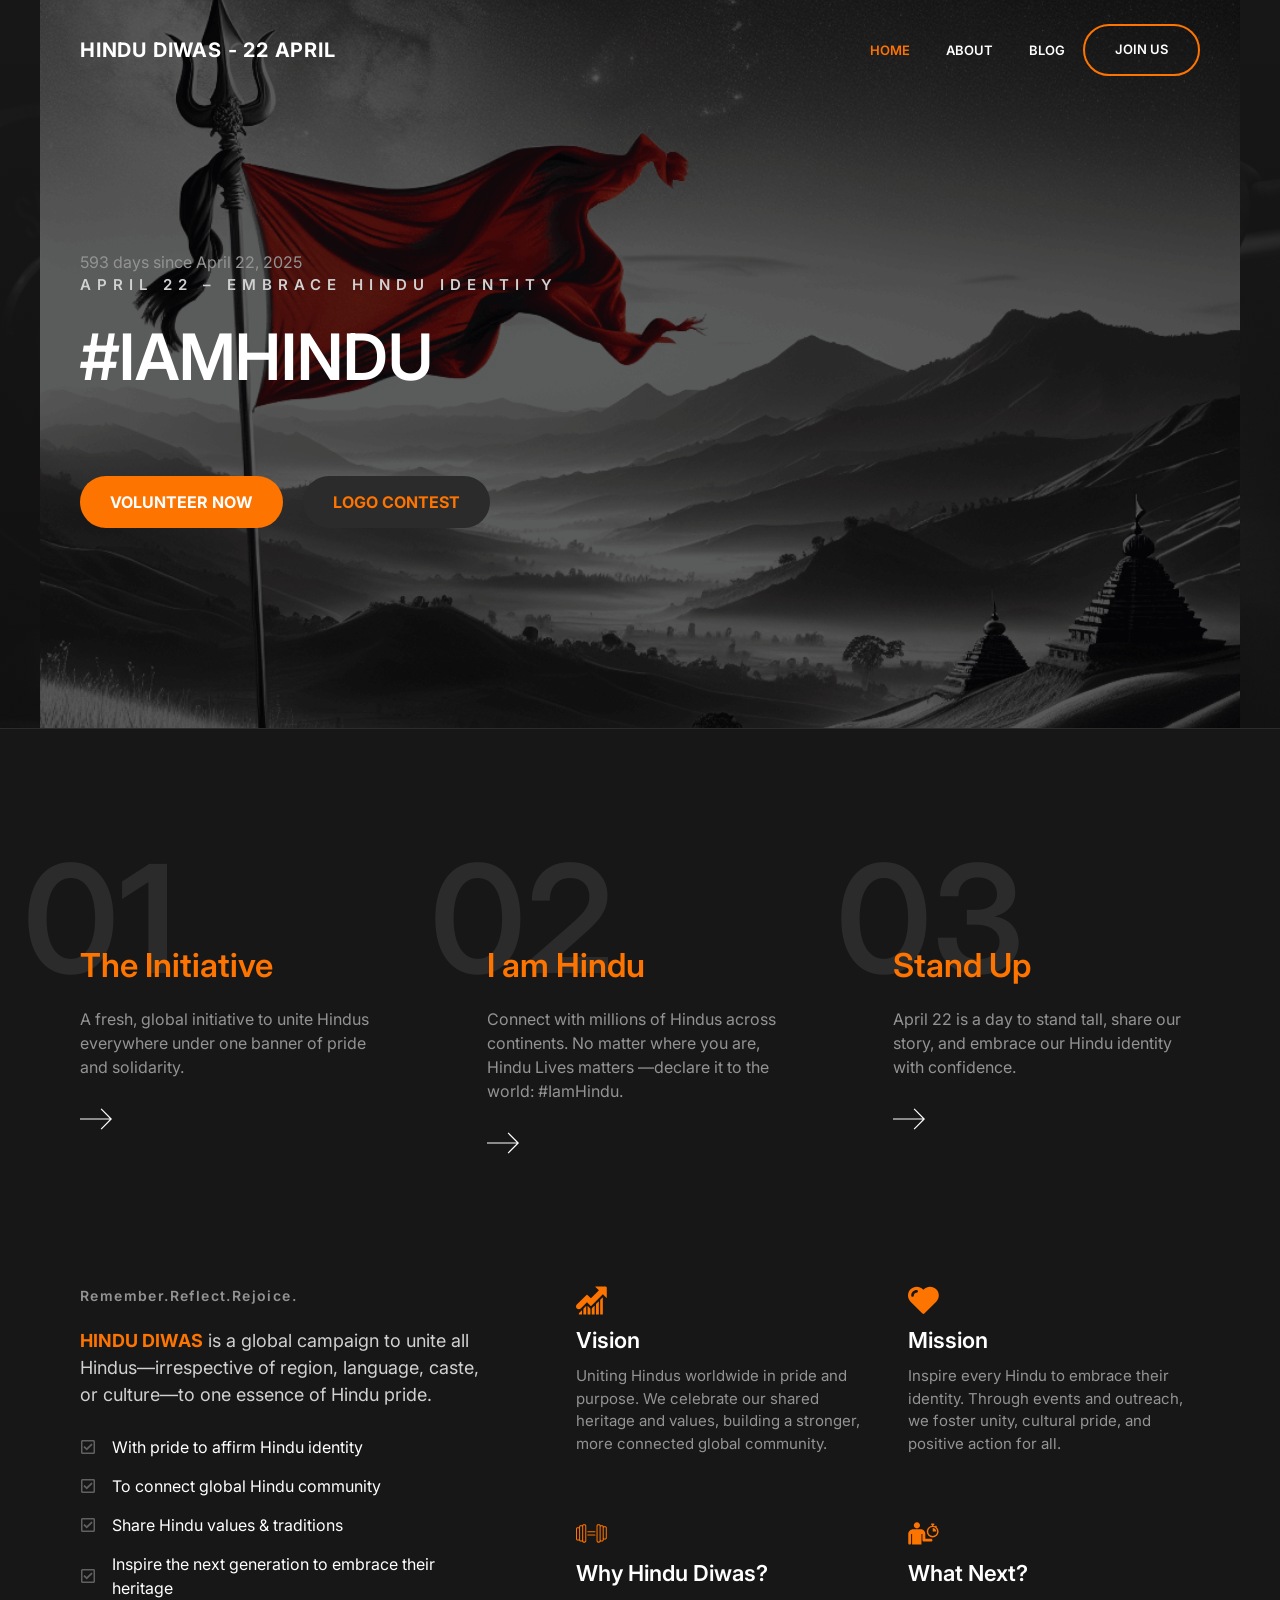
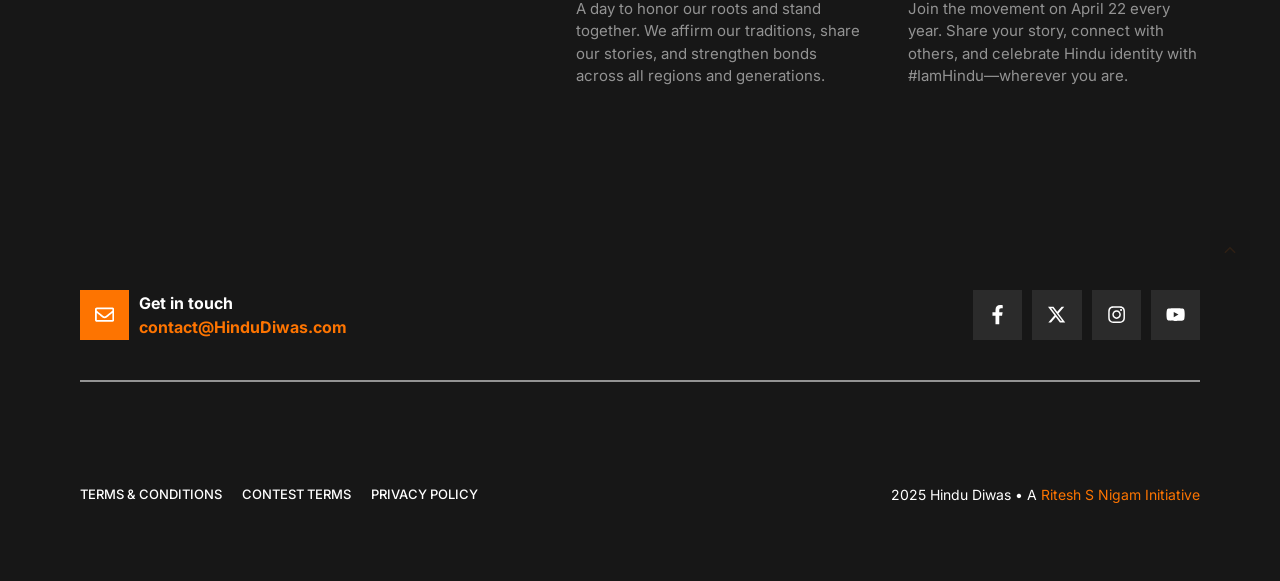
==== index.html @ 87901fd3 "First Time First Update" ====
<!DOCTYPE html>
<html lang="en-US">
<head>
	<meta charset="UTF-8">
	<title>Hindu Diwas &#8211; 22 April</title>
<meta name="robots" content="max-image-preview:large">
	<style>img:is([sizes="auto" i], [sizes^="auto," i]) { contain-intrinsic-size: 3000px 1500px }</style>
	<meta name="viewport" content="width=device-width, initial-scale=1">
<link href="https://fonts.gstatic.com/" crossorigin rel="preconnect">
<link href="https://fonts.googleapis.com/" crossorigin rel="preconnect">
<link rel="alternate" type="application/rss+xml" title="Hindu Diwas - 22 April &raquo; Feed" href="/feed/">
<link rel="alternate" type="application/rss+xml" title="Hindu Diwas - 22 April &raquo; Comments Feed" href="/comments/feed/">
<script>
window._wpemojiSettings = {"baseUrl":"https:\/\/s.w.org\/images\/core\/emoji\/15.1.0\/72x72\/","ext":".png","svgUrl":"https:\/\/s.w.org\/images\/core\/emoji\/15.1.0\/svg\/","svgExt":".svg","source":{"concatemoji":"\/wp-includes\/js\/wp-emoji-release.min.js?ver=6.8"}};
/*! This file is auto-generated */
!function(i,n){var o,s,e;function c(e){try{var t={supportTests:e,timestamp:(new Date).valueOf()};sessionStorage.setItem(o,JSON.stringify(t))}catch(e){}}function p(e,t,n){e.clearRect(0,0,e.canvas.width,e.canvas.height),e.fillText(t,0,0);var t=new Uint32Array(e.getImageData(0,0,e.canvas.width,e.canvas.height).data),r=(e.clearRect(0,0,e.canvas.width,e.canvas.height),e.fillText(n,0,0),new Uint32Array(e.getImageData(0,0,e.canvas.width,e.canvas.height).data));return t.every(function(e,t){return e===r[t]})}function u(e,t,n){switch(t){case"flag":return n(e,"🏳️‍⚧️","🏳️​⚧️")?!1:!n(e,"🇺🇳","🇺​🇳")&&!n(e,"🏴󠁧󠁢󠁥󠁮󠁧󠁿","🏴​󠁧​󠁢​󠁥​󠁮​󠁧​󠁿");case"emoji":return!n(e,"🐦‍🔥","🐦​🔥")}return!1}function f(e,t,n){var r="undefined"!=typeof WorkerGlobalScope&&self instanceof WorkerGlobalScope?new OffscreenCanvas(300,150):i.createElement("canvas"),a=r.getContext("2d",{willReadFrequently:!0}),o=(a.textBaseline="top",a.font="600 32px Arial",{});return e.forEach(function(e){o[e]=t(a,e,n)}),o}function t(e){var t=i.createElement("script");t.src=e,t.defer=!0,i.head.appendChild(t)}"undefined"!=typeof Promise&&(o="wpEmojiSettingsSupports",s=["flag","emoji"],n.supports={everything:!0,everythingExceptFlag:!0},e=new Promise(function(e){i.addEventListener("DOMContentLoaded",e,{once:!0})}),new Promise(function(t){var n=function(){try{var e=JSON.parse(sessionStorage.getItem(o));if("object"==typeof e&&"number"==typeof e.timestamp&&(new Date).valueOf()<e.timestamp+604800&&"object"==typeof e.supportTests)return e.supportTests}catch(e){}return null}();if(!n){if("undefined"!=typeof Worker&&"undefined"!=typeof OffscreenCanvas&&"undefined"!=typeof URL&&URL.createObjectURL&&"undefined"!=typeof Blob)try{var e="postMessage("+f.toString()+"("+[JSON.stringify(s),u.toString(),p.toString()].join(",")+"));",r=new Blob([e],{type:"text/javascript"}),a=new Worker(URL.createObjectURL(r),{name:"wpTestEmojiSupports"});return void(a.onmessage=function(e){c(n=e.data),a.terminate(),t(n)})}catch(e){}c(n=f(s,u,p))}t(n)}).then(function(e){for(var t in e)n.supports[t]=e[t],n.supports.everything=n.supports.everything&&n.supports[t],"flag"!==t&&(n.supports.everythingExceptFlag=n.supports.everythingExceptFlag&&n.supports[t]);n.supports.everythingExceptFlag=n.supports.everythingExceptFlag&&!n.supports.flag,n.DOMReady=!1,n.readyCallback=function(){n.DOMReady=!0}}).then(function(){return e}).then(function(){var e;n.supports.everything||(n.readyCallback(),(e=n.source||{}).concatemoji?t(e.concatemoji):e.wpemoji&&e.twemoji&&(t(e.twemoji),t(e.wpemoji)))}))}((window,document),window._wpemojiSettings);
</script>
<style id="wp-emoji-styles-inline-css">img.wp-smiley, img.emoji {
		display: inline !important;
		border: none !important;
		box-shadow: none !important;
		height: 1em !important;
		width: 1em !important;
		margin: 0 0.07em !important;
		vertical-align: -0.1em !important;
		background: none !important;
		padding: 0 !important;
	}</style>
<link rel="stylesheet" id="wp-block-library-css" href="/wp-includes/css/dist/block-library/style.min.css?ver=6.8" media="all">
<style id="classic-theme-styles-inline-css">/*! This file is auto-generated */
.wp-block-button__link{color:#fff;background-color:#32373c;border-radius:9999px;box-shadow:none;text-decoration:none;padding:calc(.667em + 2px) calc(1.333em + 2px);font-size:1.125em}.wp-block-file__button{background:#32373c;color:#fff;text-decoration:none}</style>
<style id="global-styles-inline-css">:root{--wp--preset--aspect-ratio--square: 1;--wp--preset--aspect-ratio--4-3: 4/3;--wp--preset--aspect-ratio--3-4: 3/4;--wp--preset--aspect-ratio--3-2: 3/2;--wp--preset--aspect-ratio--2-3: 2/3;--wp--preset--aspect-ratio--16-9: 16/9;--wp--preset--aspect-ratio--9-16: 9/16;--wp--preset--color--black: #000000;--wp--preset--color--cyan-bluish-gray: #abb8c3;--wp--preset--color--white: #ffffff;--wp--preset--color--pale-pink: #f78da7;--wp--preset--color--vivid-red: #cf2e2e;--wp--preset--color--luminous-vivid-orange: #ff6900;--wp--preset--color--luminous-vivid-amber: #fcb900;--wp--preset--color--light-green-cyan: #7bdcb5;--wp--preset--color--vivid-green-cyan: #00d084;--wp--preset--color--pale-cyan-blue: #8ed1fc;--wp--preset--color--vivid-cyan-blue: #0693e3;--wp--preset--color--vivid-purple: #9b51e0;--wp--preset--color--contrast: var(--contrast);--wp--preset--color--contrast-2: var(--contrast-2);--wp--preset--color--contrast-3: var(--contrast-3);--wp--preset--color--contrast-4: var(--contrast-4);--wp--preset--color--base: var(--base);--wp--preset--color--base-2: var(--base-2);--wp--preset--color--accent: var(--accent);--wp--preset--gradient--vivid-cyan-blue-to-vivid-purple: linear-gradient(135deg,rgba(6,147,227,1) 0%,rgb(155,81,224) 100%);--wp--preset--gradient--light-green-cyan-to-vivid-green-cyan: linear-gradient(135deg,rgb(122,220,180) 0%,rgb(0,208,130) 100%);--wp--preset--gradient--luminous-vivid-amber-to-luminous-vivid-orange: linear-gradient(135deg,rgba(252,185,0,1) 0%,rgba(255,105,0,1) 100%);--wp--preset--gradient--luminous-vivid-orange-to-vivid-red: linear-gradient(135deg,rgba(255,105,0,1) 0%,rgb(207,46,46) 100%);--wp--preset--gradient--very-light-gray-to-cyan-bluish-gray: linear-gradient(135deg,rgb(238,238,238) 0%,rgb(169,184,195) 100%);--wp--preset--gradient--cool-to-warm-spectrum: linear-gradient(135deg,rgb(74,234,220) 0%,rgb(151,120,209) 20%,rgb(207,42,186) 40%,rgb(238,44,130) 60%,rgb(251,105,98) 80%,rgb(254,248,76) 100%);--wp--preset--gradient--blush-light-purple: linear-gradient(135deg,rgb(255,206,236) 0%,rgb(152,150,240) 100%);--wp--preset--gradient--blush-bordeaux: linear-gradient(135deg,rgb(254,205,165) 0%,rgb(254,45,45) 50%,rgb(107,0,62) 100%);--wp--preset--gradient--luminous-dusk: linear-gradient(135deg,rgb(255,203,112) 0%,rgb(199,81,192) 50%,rgb(65,88,208) 100%);--wp--preset--gradient--pale-ocean: linear-gradient(135deg,rgb(255,245,203) 0%,rgb(182,227,212) 50%,rgb(51,167,181) 100%);--wp--preset--gradient--electric-grass: linear-gradient(135deg,rgb(202,248,128) 0%,rgb(113,206,126) 100%);--wp--preset--gradient--midnight: linear-gradient(135deg,rgb(2,3,129) 0%,rgb(40,116,252) 100%);--wp--preset--font-size--small: 13px;--wp--preset--font-size--medium: 20px;--wp--preset--font-size--large: 36px;--wp--preset--font-size--x-large: 42px;--wp--preset--spacing--20: 0.44rem;--wp--preset--spacing--30: 0.67rem;--wp--preset--spacing--40: 1rem;--wp--preset--spacing--50: 1.5rem;--wp--preset--spacing--60: 2.25rem;--wp--preset--spacing--70: 3.38rem;--wp--preset--spacing--80: 5.06rem;--wp--preset--shadow--natural: 6px 6px 9px rgba(0, 0, 0, 0.2);--wp--preset--shadow--deep: 12px 12px 50px rgba(0, 0, 0, 0.4);--wp--preset--shadow--sharp: 6px 6px 0px rgba(0, 0, 0, 0.2);--wp--preset--shadow--outlined: 6px 6px 0px -3px rgba(255, 255, 255, 1), 6px 6px rgba(0, 0, 0, 1);--wp--preset--shadow--crisp: 6px 6px 0px rgba(0, 0, 0, 1);}:where(.is-layout-flex){gap: 0.5em;}:where(.is-layout-grid){gap: 0.5em;}body .is-layout-flex{display: flex;}.is-layout-flex{flex-wrap: wrap;align-items: center;}.is-layout-flex > :is(*, div){margin: 0;}body .is-layout-grid{display: grid;}.is-layout-grid > :is(*, div){margin: 0;}:where(.wp-block-columns.is-layout-flex){gap: 2em;}:where(.wp-block-columns.is-layout-grid){gap: 2em;}:where(.wp-block-post-template.is-layout-flex){gap: 1.25em;}:where(.wp-block-post-template.is-layout-grid){gap: 1.25em;}.has-black-color{color: var(--wp--preset--color--black) !important;}.has-cyan-bluish-gray-color{color: var(--wp--preset--color--cyan-bluish-gray) !important;}.has-white-color{color: var(--wp--preset--color--white) !important;}.has-pale-pink-color{color: var(--wp--preset--color--pale-pink) !important;}.has-vivid-red-color{color: var(--wp--preset--color--vivid-red) !important;}.has-luminous-vivid-orange-color{color: var(--wp--preset--color--luminous-vivid-orange) !important;}.has-luminous-vivid-amber-color{color: var(--wp--preset--color--luminous-vivid-amber) !important;}.has-light-green-cyan-color{color: var(--wp--preset--color--light-green-cyan) !important;}.has-vivid-green-cyan-color{color: var(--wp--preset--color--vivid-green-cyan) !important;}.has-pale-cyan-blue-color{color: var(--wp--preset--color--pale-cyan-blue) !important;}.has-vivid-cyan-blue-color{color: var(--wp--preset--color--vivid-cyan-blue) !important;}.has-vivid-purple-color{color: var(--wp--preset--color--vivid-purple) !important;}.has-black-background-color{background-color: var(--wp--preset--color--black) !important;}.has-cyan-bluish-gray-background-color{background-color: var(--wp--preset--color--cyan-bluish-gray) !important;}.has-white-background-color{background-color: var(--wp--preset--color--white) !important;}.has-pale-pink-background-color{background-color: var(--wp--preset--color--pale-pink) !important;}.has-vivid-red-background-color{background-color: var(--wp--preset--color--vivid-red) !important;}.has-luminous-vivid-orange-background-color{background-color: var(--wp--preset--color--luminous-vivid-orange) !important;}.has-luminous-vivid-amber-background-color{background-color: var(--wp--preset--color--luminous-vivid-amber) !important;}.has-light-green-cyan-background-color{background-color: var(--wp--preset--color--light-green-cyan) !important;}.has-vivid-green-cyan-background-color{background-color: var(--wp--preset--color--vivid-green-cyan) !important;}.has-pale-cyan-blue-background-color{background-color: var(--wp--preset--color--pale-cyan-blue) !important;}.has-vivid-cyan-blue-background-color{background-color: var(--wp--preset--color--vivid-cyan-blue) !important;}.has-vivid-purple-background-color{background-color: var(--wp--preset--color--vivid-purple) !important;}.has-black-border-color{border-color: var(--wp--preset--color--black) !important;}.has-cyan-bluish-gray-border-color{border-color: var(--wp--preset--color--cyan-bluish-gray) !important;}.has-white-border-color{border-color: var(--wp--preset--color--white) !important;}.has-pale-pink-border-color{border-color: var(--wp--preset--color--pale-pink) !important;}.has-vivid-red-border-color{border-color: var(--wp--preset--color--vivid-red) !important;}.has-luminous-vivid-orange-border-color{border-color: var(--wp--preset--color--luminous-vivid-orange) !important;}.has-luminous-vivid-amber-border-color{border-color: var(--wp--preset--color--luminous-vivid-amber) !important;}.has-light-green-cyan-border-color{border-color: var(--wp--preset--color--light-green-cyan) !important;}.has-vivid-green-cyan-border-color{border-color: var(--wp--preset--color--vivid-green-cyan) !important;}.has-pale-cyan-blue-border-color{border-color: var(--wp--preset--color--pale-cyan-blue) !important;}.has-vivid-cyan-blue-border-color{border-color: var(--wp--preset--color--vivid-cyan-blue) !important;}.has-vivid-purple-border-color{border-color: var(--wp--preset--color--vivid-purple) !important;}.has-vivid-cyan-blue-to-vivid-purple-gradient-background{background: var(--wp--preset--gradient--vivid-cyan-blue-to-vivid-purple) !important;}.has-light-green-cyan-to-vivid-green-cyan-gradient-background{background: var(--wp--preset--gradient--light-green-cyan-to-vivid-green-cyan) !important;}.has-luminous-vivid-amber-to-luminous-vivid-orange-gradient-background{background: var(--wp--preset--gradient--luminous-vivid-amber-to-luminous-vivid-orange) !important;}.has-luminous-vivid-orange-to-vivid-red-gradient-background{background: var(--wp--preset--gradient--luminous-vivid-orange-to-vivid-red) !important;}.has-very-light-gray-to-cyan-bluish-gray-gradient-background{background: var(--wp--preset--gradient--very-light-gray-to-cyan-bluish-gray) !important;}.has-cool-to-warm-spectrum-gradient-background{background: var(--wp--preset--gradient--cool-to-warm-spectrum) !important;}.has-blush-light-purple-gradient-background{background: var(--wp--preset--gradient--blush-light-purple) !important;}.has-blush-bordeaux-gradient-background{background: var(--wp--preset--gradient--blush-bordeaux) !important;}.has-luminous-dusk-gradient-background{background: var(--wp--preset--gradient--luminous-dusk) !important;}.has-pale-ocean-gradient-background{background: var(--wp--preset--gradient--pale-ocean) !important;}.has-electric-grass-gradient-background{background: var(--wp--preset--gradient--electric-grass) !important;}.has-midnight-gradient-background{background: var(--wp--preset--gradient--midnight) !important;}.has-small-font-size{font-size: var(--wp--preset--font-size--small) !important;}.has-medium-font-size{font-size: var(--wp--preset--font-size--medium) !important;}.has-large-font-size{font-size: var(--wp--preset--font-size--large) !important;}.has-x-large-font-size{font-size: var(--wp--preset--font-size--x-large) !important;}
:where(.wp-block-post-template.is-layout-flex){gap: 1.25em;}:where(.wp-block-post-template.is-layout-grid){gap: 1.25em;}
:where(.wp-block-columns.is-layout-flex){gap: 2em;}:where(.wp-block-columns.is-layout-grid){gap: 2em;}
:root :where(.wp-block-pullquote){font-size: 1.5em;line-height: 1.6;}</style>
<link rel="stylesheet" id="generate-style-css" href="/wp-content/themes/generatepress/assets/css/main.min.css?ver=3.5.1" media="all">
<style id="generate-style-inline-css">body{background-color:var(--contrast);color:var(--contrast-4);}a{color:var(--accent);}a:hover, a:focus, a:active{color:var(--base-2);}.wp-block-group__inner-container{max-width:1200px;margin-left:auto;margin-right:auto;}.generate-back-to-top{font-size:20px;border-radius:3px;position:fixed;bottom:30px;right:30px;line-height:40px;width:40px;text-align:center;z-index:10;transition:opacity 300ms ease-in-out;opacity:0.1;transform:translateY(1000px);}.generate-back-to-top__show{opacity:1;transform:translateY(0);}:root{--contrast:#171717;--contrast-2:#2b2b2b;--contrast-3:#616161;--contrast-4:#939393;--base:#d1d1d1;--base-2:#ffffff;--accent:#fd7401;}:root .has-contrast-color{color:var(--contrast);}:root .has-contrast-background-color{background-color:var(--contrast);}:root .has-contrast-2-color{color:var(--contrast-2);}:root .has-contrast-2-background-color{background-color:var(--contrast-2);}:root .has-contrast-3-color{color:var(--contrast-3);}:root .has-contrast-3-background-color{background-color:var(--contrast-3);}:root .has-contrast-4-color{color:var(--contrast-4);}:root .has-contrast-4-background-color{background-color:var(--contrast-4);}:root .has-base-color{color:var(--base);}:root .has-base-background-color{background-color:var(--base);}:root .has-base-2-color{color:var(--base-2);}:root .has-base-2-background-color{background-color:var(--base-2);}:root .has-accent-color{color:var(--accent);}:root .has-accent-background-color{background-color:var(--accent);}h1{font-family:inherit;font-weight:600;font-size:48px;line-height:1.4em;}@media (max-width: 1024px){h1{font-size:42px;}}@media (max-width:768px){h1{font-size:40px;}}h2{font-family:inherit;font-weight:600;font-size:40px;}@media (max-width:768px){h2{font-size:34px;}}h3{font-family:inherit;font-weight:600;font-size:33px;line-height:1.3em;}@media (max-width:768px){h3{font-size:30px;}}h4{font-family:inherit;font-weight:600;font-size:22px;}@media (max-width:768px){h4{font-size:20px;}}h5{font-family:inherit;font-weight:500;font-size:18px;}@media (max-width:768px){h5{font-size:17px;}}h6{font-family:inherit;font-weight:600;font-size:14px;margin-bottom:15px;}body, button, input, select, textarea{font-family:Inter, sans-serif;font-size:16px;}.main-navigation a, .main-navigation .menu-toggle, .main-navigation .menu-bar-items{font-weight:600;text-transform:uppercase;font-size:13px;}.main-title{font-family:inherit;text-transform:uppercase;font-size:20px;letter-spacing:0.04em;}button:not(.menu-toggle),html input[type="button"],input[type="reset"],input[type="submit"],.button,.wp-block-button .wp-block-button__link{font-family:inherit;font-weight:500;}.top-bar{background-color:#636363;color:#ffffff;}.top-bar a{color:#ffffff;}.top-bar a:hover{color:#303030;}.site-header{background-color:var(--contrast);}.main-title a,.main-title a:hover{color:var(--base-2);}.site-description{color:var(--base-2);}.main-navigation .main-nav ul li a, .main-navigation .menu-toggle, .main-navigation .menu-bar-items{color:var(--base-2);}.main-navigation .main-nav ul li:not([class*="current-menu-"]):hover > a, .main-navigation .main-nav ul li:not([class*="current-menu-"]):focus > a, .main-navigation .main-nav ul li.sfHover:not([class*="current-menu-"]) > a, .main-navigation .menu-bar-item:hover > a, .main-navigation .menu-bar-item.sfHover > a{color:var(--base);}button.menu-toggle:hover,button.menu-toggle:focus{color:var(--base-2);}.main-navigation .main-nav ul li[class*="current-menu-"] > a{color:var(--accent);}.navigation-search input[type="search"],.navigation-search input[type="search"]:active, .navigation-search input[type="search"]:focus, .main-navigation .main-nav ul li.search-item.active > a, .main-navigation .menu-bar-items .search-item.active > a{color:var(--base);}.separate-containers .inside-article, .separate-containers .comments-area, .separate-containers .page-header, .one-container .container, .separate-containers .paging-navigation, .inside-page-header{color:var(--contrast-4);background-color:var(--contrast);}.entry-title a{color:var(--contrast-4);}.entry-title a:hover{color:var(--base);}.entry-meta{color:var(--base);}h1{color:var(--base-2);}h2{color:var(--base-2);}h3{color:var(--base-2);}h4{color:var(--base-2);}h5{color:var(--base-2);}h6{color:var(--base-2);}.sidebar .widget{color:var(--base);background-color:var(--contrast-2);}.sidebar .widget a{color:var(--accent);}.sidebar .widget a:hover{color:var(--base-2);}.sidebar .widget .widget-title{color:var(--base-2);}input[type="text"],input[type="email"],input[type="url"],input[type="password"],input[type="search"],input[type="tel"],input[type="number"],textarea,select{color:var(--contrast-4);background-color:var(--contrast-2);border-color:var(--accent);}input[type="text"]:focus,input[type="email"]:focus,input[type="url"]:focus,input[type="password"]:focus,input[type="search"]:focus,input[type="tel"]:focus,input[type="number"]:focus,textarea:focus,select:focus{color:var(--contrast-4);background-color:var(--contrast-2);border-color:var(--base);}button,html input[type="button"],input[type="reset"],input[type="submit"],a.button,a.wp-block-button__link:not(.has-background){color:var(--base-2);background-color:var(--accent);}button:hover,html input[type="button"]:hover,input[type="reset"]:hover,input[type="submit"]:hover,a.button:hover,button:focus,html input[type="button"]:focus,input[type="reset"]:focus,input[type="submit"]:focus,a.button:focus,a.wp-block-button__link:not(.has-background):active,a.wp-block-button__link:not(.has-background):focus,a.wp-block-button__link:not(.has-background):hover{color:var(--accent);background-color:var(--base-2);}a.generate-back-to-top{background-color:rgba( 0,0,0,0.4 );color:var(--accent);}a.generate-back-to-top:hover,a.generate-back-to-top:focus{background-color:var(--accent);color:var(--base-2);}:root{--gp-search-modal-bg-color:var(--base-3);--gp-search-modal-text-color:var(--contrast);--gp-search-modal-overlay-bg-color:rgba(0,0,0,0.2);}@media (max-width: 860px){.main-navigation .menu-bar-item:hover > a, .main-navigation .menu-bar-item.sfHover > a{background:none;color:var(--base-2);}}.nav-below-header .main-navigation .inside-navigation.grid-container, .nav-above-header .main-navigation .inside-navigation.grid-container{padding:0px 22px 0px 22px;}.separate-containers .inside-article, .separate-containers .comments-area, .separate-containers .page-header, .separate-containers .paging-navigation, .one-container .site-content, .inside-page-header{padding:100px 40px 100px 40px;}.site-main .wp-block-group__inner-container{padding:100px 40px 100px 40px;}.separate-containers .paging-navigation{padding-top:20px;padding-bottom:20px;}.entry-content .alignwide, body:not(.no-sidebar) .entry-content .alignfull{margin-left:-40px;width:calc(100% + 80px);max-width:calc(100% + 80px);}.sidebar .widget, .page-header, .widget-area .main-navigation, .site-main > *{margin-bottom:40px;}.separate-containers .site-main{margin:40px;}.both-right .inside-left-sidebar,.both-left .inside-left-sidebar{margin-right:20px;}.both-right .inside-right-sidebar,.both-left .inside-right-sidebar{margin-left:20px;}.one-container.archive .post:not(:last-child):not(.is-loop-template-item), .one-container.blog .post:not(:last-child):not(.is-loop-template-item){padding-bottom:100px;}.separate-containers .featured-image{margin-top:40px;}.separate-containers .inside-right-sidebar, .separate-containers .inside-left-sidebar{margin-top:40px;margin-bottom:40px;}.main-navigation .main-nav ul li a,.menu-toggle,.main-navigation .menu-bar-item > a{padding-left:18px;padding-right:18px;}.main-navigation .main-nav ul ul li a{padding:10px 18px 10px 18px;}.rtl .menu-item-has-children .dropdown-menu-toggle{padding-left:18px;}.menu-item-has-children .dropdown-menu-toggle{padding-right:18px;}.rtl .main-navigation .main-nav ul li.menu-item-has-children > a{padding-right:18px;}@media (max-width:768px){.separate-containers .inside-article, .separate-containers .comments-area, .separate-containers .page-header, .separate-containers .paging-navigation, .one-container .site-content, .inside-page-header{padding:60px 30px 60px 30px;}.site-main .wp-block-group__inner-container{padding:60px 30px 60px 30px;}.inside-top-bar{padding-right:30px;padding-left:30px;}.inside-header{padding-right:30px;padding-left:30px;}.widget-area .widget{padding-top:30px;padding-right:30px;padding-bottom:30px;padding-left:30px;}.footer-widgets-container{padding-top:30px;padding-right:30px;padding-bottom:30px;padding-left:30px;}.inside-site-info{padding-right:30px;padding-left:30px;}.entry-content .alignwide, body:not(.no-sidebar) .entry-content .alignfull{margin-left:-30px;width:calc(100% + 60px);max-width:calc(100% + 60px);}.one-container .site-main .paging-navigation{margin-bottom:40px;}}/* End cached CSS */.is-right-sidebar{width:30%;}.is-left-sidebar{width:30%;}.site-content .content-area{width:100%;}@media (max-width: 860px){.main-navigation .menu-toggle,.sidebar-nav-mobile:not(#sticky-placeholder){display:block;}.main-navigation ul,.gen-sidebar-nav,.main-navigation:not(.slideout-navigation):not(.toggled) .main-nav > ul,.has-inline-mobile-toggle #site-navigation .inside-navigation > *:not(.navigation-search):not(.main-nav){display:none;}.nav-align-right .inside-navigation,.nav-align-center .inside-navigation{justify-content:space-between;}.has-inline-mobile-toggle .mobile-menu-control-wrapper{display:flex;flex-wrap:wrap;}.has-inline-mobile-toggle .inside-header{flex-direction:row;text-align:left;flex-wrap:wrap;}.has-inline-mobile-toggle .header-widget,.has-inline-mobile-toggle #site-navigation{flex-basis:100%;}.nav-float-left .has-inline-mobile-toggle #site-navigation{order:10;}}
.dynamic-author-image-rounded{border-radius:100%;}.dynamic-featured-image, .dynamic-author-image{vertical-align:middle;}.one-container.blog .dynamic-content-template:not(:last-child), .one-container.archive .dynamic-content-template:not(:last-child){padding-bottom:0px;}.dynamic-entry-excerpt > p:last-child{margin-bottom:0px;}
.page-hero .inside-page-hero.grid-container{max-width:calc(1200px - 0px - 0px);}.inside-page-hero > *:last-child{margin-bottom:0px;}.page-hero time.updated{display:none;}.header-wrap{position:absolute;left:0px;right:0px;z-index:10;}.header-wrap .site-header{background:transparent;}</style>
<link rel="stylesheet" id="generate-google-fonts-css" href="https://fonts.googleapis.com/css?family=Inter%3A100%2C200%2C300%2Cregular%2C500%2C600%2C700%2C800%2C900&#038;display=auto&#038;ver=3.5.1" media="all">
<link rel="stylesheet" id="generateblocks-css" href="/wp-content/uploads/generateblocks/style-1077.css?ver=1746019045" media="all">
<link rel="stylesheet" id="generate-offside-css" href="/wp-content/plugins/gp-premium/menu-plus/functions/css/offside.min.css?ver=2.5.2" media="all">
<style id="generate-offside-inline-css">:root{--gp-slideout-width:265px;}.slideout-navigation.main-navigation{background-color:var(--contrast);}.slideout-navigation, .slideout-navigation a{color:var(--base-2);}.slideout-navigation button.slideout-exit{color:var(--base-2);padding-left:18px;padding-right:18px;}.slide-opened nav.toggled .menu-toggle:before{display:none;}@media (max-width: 860px){.menu-bar-item.slideout-toggle{display:none;}}</style>
<link rel="https://api.w.org/" href="/wp-json/">
<link rel="alternate" title="JSON" type="application/json" href="/wp-json/wp/v2/pages/1077">
<link rel="EditURI" type="application/rsd+xml" title="RSD" href="/xmlrpc.php?rsd">
<meta name="generator" content="WordPress 6.8">
<link rel="canonical" href="/">
<link rel="shortlink" href="/">
<link rel="alternate" title="oEmbed (JSON)" type="application/json+oembed" href="/wp-json/oembed/1.0/embed?url=%2F">
<link rel="alternate" title="oEmbed (XML)" type="text/xml+oembed" href="/wp-json/oembed/1.0/embed?url=%2F#038;format=xml">
<!-- HFCM by 99 Robots - Snippet # 1:  -->
<script>(function(w, d, t, h, s, n) {
    w.FlodeskObject = n;
    var fn = function() {
      (w[n].q = w[n].q || []).push(arguments);
    };
    w[n] = w[n] || fn;
    var f = d.getElementsByTagName(t)[0];
    var v = '?v=' + Math.floor(new Date().getTime() / (120 * 1000)) * 60;
    var sm = d.createElement(t);
    sm.async = true;
    sm.type = 'module';
    sm.src = h + s + '.mjs' + v;
    f.parentNode.insertBefore(sm, f);
    var sn = d.createElement(t);
    sn.async = true;
    sn.noModule = true;
    sn.src = h + s + '.js' + v;
    f.parentNode.insertBefore(sn, f);
  })(window, document, 'script', 'https://assets.flodesk.com', '/universal', 'fd');</script>
<script>window.fd('form', {
    formId: '68119ef3aa29b92b0bad058a'
  });</script>
<!-- /end HFCM by 99 Robots -->
<link rel="icon" href="/wp-content/uploads/2025/04/cropped-22-32x32.png" sizes="32x32">
<link rel="icon" href="/wp-content/uploads/2025/04/cropped-22-192x192.png" sizes="192x192">
<link rel="apple-touch-icon" href="/wp-content/uploads/2025/04/cropped-22-180x180.png">
<meta name="msapplication-TileImage" content="/wp-content/uploads/2025/04/cropped-22-270x270.png">
		<style id="wp-custom-css">/* GeneratePress Site CSS */ /* Sidebar margin on mobile */
@media (max-width: 768px) {
	.sidebar {
		margin-top: 4em;
	}
} /* End GeneratePress Site CSS */</style>
		</head>

<body class="home wp-singular page-template-default page page-id-1077 wp-embed-responsive wp-theme-generatepress post-image-aligned-center slideout-enabled slideout-mobile sticky-menu-fade no-sidebar nav-float-right one-container header-aligned-left dropdown-hover full-width-content" itemtype="https://schema.org/WebPage" itemscope>
	<div class="header-wrap">
<a class="screen-reader-text skip-link" href="#content" title="Skip to content">Skip to content</a>		<header class="site-header has-inline-mobile-toggle" id="masthead" aria-label="Site" itemtype="https://schema.org/WPHeader" itemscope>
			<div class="inside-header grid-container">
				<div class="site-branding">
						<p class="main-title" itemprop="headline">
					<a href="/" rel="home">Hindu Diwas - 22 April</a>
				</p>
						
					</div>	<nav class="main-navigation mobile-menu-control-wrapper" id="mobile-menu-control-wrapper" aria-label="Mobile Toggle">
		<div class="menu-bar-items">
<a class="gb-text gb-text-7b643a38 hide-on-mobile" href="/volunteer-with-us/">Join Us</a>
</div>		<button data-nav="site-navigation" class="menu-toggle" aria-controls="generate-slideout-menu" aria-expanded="false">
			<span class="gp-icon icon-menu-bars"><svg viewbox="0 0 512 512" aria-hidden="true" xmlns="http://www.w3.org/2000/svg" width="1em" height="1em"><path d="M0 96c0-13.255 10.745-24 24-24h464c13.255 0 24 10.745 24 24s-10.745 24-24 24H24c-13.255 0-24-10.745-24-24zm0 160c0-13.255 10.745-24 24-24h464c13.255 0 24 10.745 24 24s-10.745 24-24 24H24c-13.255 0-24-10.745-24-24zm0 160c0-13.255 10.745-24 24-24h464c13.255 0 24 10.745 24 24s-10.745 24-24 24H24c-13.255 0-24-10.745-24-24z"></path></svg><svg viewbox="0 0 512 512" aria-hidden="true" xmlns="http://www.w3.org/2000/svg" width="1em" height="1em"><path d="M71.029 71.029c9.373-9.372 24.569-9.372 33.942 0L256 222.059l151.029-151.03c9.373-9.372 24.569-9.372 33.942 0 9.372 9.373 9.372 24.569 0 33.942L289.941 256l151.03 151.029c9.372 9.373 9.372 24.569 0 33.942-9.373 9.372-24.569 9.372-33.942 0L256 289.941l-151.029 151.03c-9.373 9.372-24.569 9.372-33.942 0-9.372-9.373-9.372-24.569 0-33.942L222.059 256 71.029 104.971c-9.372-9.373-9.372-24.569 0-33.942z"></path></svg></span><span class="screen-reader-text">Menu</span>		</button>
	</nav>
			<nav class="main-navigation has-menu-bar-items sub-menu-right" id="site-navigation" aria-label="Primary" itemtype="https://schema.org/SiteNavigationElement" itemscope>
			<div class="inside-navigation grid-container">
								<button class="menu-toggle" aria-controls="generate-slideout-menu" aria-expanded="false">
					<span class="gp-icon icon-menu-bars"><svg viewbox="0 0 512 512" aria-hidden="true" xmlns="http://www.w3.org/2000/svg" width="1em" height="1em"><path d="M0 96c0-13.255 10.745-24 24-24h464c13.255 0 24 10.745 24 24s-10.745 24-24 24H24c-13.255 0-24-10.745-24-24zm0 160c0-13.255 10.745-24 24-24h464c13.255 0 24 10.745 24 24s-10.745 24-24 24H24c-13.255 0-24-10.745-24-24zm0 160c0-13.255 10.745-24 24-24h464c13.255 0 24 10.745 24 24s-10.745 24-24 24H24c-13.255 0-24-10.745-24-24z"></path></svg><svg viewbox="0 0 512 512" aria-hidden="true" xmlns="http://www.w3.org/2000/svg" width="1em" height="1em"><path d="M71.029 71.029c9.373-9.372 24.569-9.372 33.942 0L256 222.059l151.029-151.03c9.373-9.372 24.569-9.372 33.942 0 9.372 9.373 9.372 24.569 0 33.942L289.941 256l151.03 151.029c9.372 9.373 9.372 24.569 0 33.942-9.373 9.372-24.569 9.372-33.942 0L256 289.941l-151.029 151.03c-9.373 9.372-24.569 9.372-33.942 0-9.372-9.373-9.372-24.569 0-33.942L222.059 256 71.029 104.971c-9.372-9.373-9.372-24.569 0-33.942z"></path></svg></span><span class="screen-reader-text">Menu</span>				</button>
				<div id="primary-menu" class="main-nav"><ul id="menu-main" class=" menu sf-menu">
<li id="menu-item-72" class="menu-item menu-item-type-post_type menu-item-object-page menu-item-home current-menu-item page_item page-item-1077 current_page_item menu-item-72"><a href="/" aria-current="page">Home</a></li>
<li id="menu-item-71" class="menu-item menu-item-type-post_type menu-item-object-page menu-item-71"><a href="/about/">About</a></li>
<li id="menu-item-73" class="menu-item menu-item-type-post_type menu-item-object-page menu-item-73"><a href="/blog/">Blog</a></li>
</ul></div>
<div class="menu-bar-items">
<a class="gb-text gb-text-7b643a38 hide-on-mobile" href="/volunteer-with-us/">Join Us</a>
</div>			</div>
		</nav>
					</div>
		</header>
		</div>
<!-- .header-wrap --><div class="page-hero">
					<div class="inside-page-hero grid-container grid-parent">
						<!-- This is a comment -->
					</div>
				</div>
	<div class="site grid-container container hfeed" id="page">
				<div class="site-content" id="content">
			
	<div class="content-area" id="primary">
		<main class="site-main" id="main">
			
<article id="post-1077" class="post-1077 page type-page status-publish" itemtype="https://schema.org/CreativeWork" itemscope>
	<div class="inside-article">
		
		<div class="entry-content" itemprop="text">
			
<section class="gb-element-c03c802c">
<div class="gb-element-cf6a1d98">
<div id="daysSince"></div>

    <script>// Function to calculate days since April 22, 2025
        function calculateDaysSince() {
            const startDate = new Date('2025-04-22T00:00:00'); // Start date: April 22, 2025
            const currentDate = new Date(); // Current date

            // Calculate the difference in time (milliseconds)
            const timeDifference = currentDate - startDate;

            // Convert time difference to days
            const daysDifference = Math.floor(timeDifference / (1000 * 60 * 60 * 24));

            // Display the result in the desired format
            document.getElementById('daysSince').innerText = `${daysDifference} days since April 22, 2025`;
        }

        // Run the function when the page loads
        window.onload = calculateDaysSince;</script>



<p class="gb-text gb-text-c7a4c0f7">April 22 – Embrace Hindu Identity</p>



<h1 class="gb-text gb-text-2e50a072">#IamHINDU</h1>



<div class="gb-element-6fbb839e">
<a class="gb-text gb-text-0b48ae42" href="/volunteer-with-us/">VOLUNTEER NOW</a>



<a class="gb-text gb-text-25bd6090" href="/logo-design-contest/">LOGO CONTEST</a>
</div>
</div>
</section>



<section class="gb-element-88bbdcfe">
<div class="gb-element-b7a60bc5">
<div class="gb-element-ccc91616">
<h2 class="gb-text gb-text-f5027235">01</h2>



<h3 class="gb-text gb-text-271eb8d2">The Initiative</h3>



<p class="gb-text">A fresh, global initiative to unite Hindus everywhere under one banner of pride and solidarity.</p>



<a class="gb-text-268707d2" href="https://sites.generatepress.com/workout/classes/"><span class="gb-shape"><svg viewbox="0 0 227.096 227.096" xmlns="http://www.w3.org/2000/svg"><path d="m152.835 39.285-5.902 5.898 64.18 64.19H0v8.35h211.124l-64.191 64.179 5.902 5.909 74.261-74.261z"></path></svg></span></a>
</div>



<div class="gb-element-ee09af91">
<h2 class="gb-text gb-text-056eab9f">02</h2>



<h3 class="gb-text gb-text-b9833607">I am Hindu</h3>



<p class="gb-text">Connect with millions of Hindus across continents. No matter where you are, Hindu Lives matters —declare it to the world: #IamHindu.</p>



<a class="gb-text-7e5c5f48" href="https://sites.generatepress.com/workout/classes/"><span class="gb-shape"><svg viewbox="0 0 227.096 227.096" xmlns="http://www.w3.org/2000/svg"><path d="m152.835 39.285-5.902 5.898 64.18 64.19H0v8.35h211.124l-64.191 64.179 5.902 5.909 74.261-74.261z"></path></svg></span></a>
</div>



<div class="gb-element-6467bb61">
<h2 class="gb-text gb-text-39be2b69">03</h2>



<h3 class="gb-text gb-text-06c759b2">Stand Up</h3>



<p class="gb-text">April 22 is a day to stand tall, share our story, and embrace our Hindu identity with confidence. </p>



<a class="gb-text-d25fe322" href="https://sites.generatepress.com/workout/classes/"><span class="gb-shape"><svg viewbox="0 0 227.096 227.096" xmlns="http://www.w3.org/2000/svg"><path d="m152.835 39.285-5.902 5.898 64.18 64.19H0v8.35h211.124l-64.191 64.179 5.902 5.909 74.261-74.261z"></path></svg></span></a>
</div>
</div>
</section>



<section class="gb-element-eb3f0947">
<div class="gb-element-0c708178">
<p class="gb-text gb-text-1e63e5da">Remember.Reflect.Rejoice.</p>



<p class="gb-text gb-text-f42c5c22"><mark class="gb-highlight"><strong><mark style="background-color:rgba(0, 0, 0, 0)" class="has-inline-color has-accent-color">HINDU DIWAS</mark></strong></mark> is a global campaign to unite all Hindus—irrespective of region, language, caste, or culture—to one essence of Hindu pride.</p>



<p class="gb-text-982fff39"><span class="gb-shape"><svg aria-hidden="true" role="img" height="1em" width="1em" viewbox="0 0 448 512" xmlns="http://www.w3.org/2000/svg"><path fill="currentColor" d="M400 32H48C21.49 32 0 53.49 0 80v352c0 26.51 21.49 48 48 48h352c26.51 0 48-21.49 48-48V80c0-26.51-21.49-48-48-48zm0 400H48V80h352v352zm-35.864-241.724L191.547 361.48c-4.705 4.667-12.303 4.637-16.97-.068l-90.781-91.516c-4.667-4.705-4.637-12.303.069-16.971l22.719-22.536c4.705-4.667 12.303-4.637 16.97.069l59.792 60.277 141.352-140.216c4.705-4.667 12.303-4.637 16.97.068l22.536 22.718c4.667 4.706 4.637 12.304-.068 16.971z"></path></svg></span><span class="gb-text">With pride to affirm Hindu identity</span></p>



<p class="gb-text-66e435eb"><span class="gb-shape"><svg aria-hidden="true" role="img" height="1em" width="1em" viewbox="0 0 448 512" xmlns="http://www.w3.org/2000/svg"><path fill="currentColor" d="M400 32H48C21.49 32 0 53.49 0 80v352c0 26.51 21.49 48 48 48h352c26.51 0 48-21.49 48-48V80c0-26.51-21.49-48-48-48zm0 400H48V80h352v352zm-35.864-241.724L191.547 361.48c-4.705 4.667-12.303 4.637-16.97-.068l-90.781-91.516c-4.667-4.705-4.637-12.303.069-16.971l22.719-22.536c4.705-4.667 12.303-4.637 16.97.069l59.792 60.277 141.352-140.216c4.705-4.667 12.303-4.637 16.97.068l22.536 22.718c4.667 4.706 4.637 12.304-.068 16.971z"></path></svg></span><span class="gb-text">To connect global Hindu community</span></p>



<p class="gb-text-ac97fcd2"><span class="gb-shape"><svg aria-hidden="true" role="img" height="1em" width="1em" viewbox="0 0 448 512" xmlns="http://www.w3.org/2000/svg"><path fill="currentColor" d="M400 32H48C21.49 32 0 53.49 0 80v352c0 26.51 21.49 48 48 48h352c26.51 0 48-21.49 48-48V80c0-26.51-21.49-48-48-48zm0 400H48V80h352v352zm-35.864-241.724L191.547 361.48c-4.705 4.667-12.303 4.637-16.97-.068l-90.781-91.516c-4.667-4.705-4.637-12.303.069-16.971l22.719-22.536c4.705-4.667 12.303-4.637 16.97.069l59.792 60.277 141.352-140.216c4.705-4.667 12.303-4.637 16.97.068l22.536 22.718c4.667 4.706 4.637 12.304-.068 16.971z"></path></svg></span><span class="gb-text">Share Hindu values &amp; traditions</span></p>



<p class="gb-text-14eef828"><span class="gb-shape"><svg aria-hidden="true" role="img" height="1em" width="1em" viewbox="0 0 448 512" xmlns="http://www.w3.org/2000/svg"><path fill="currentColor" d="M400 32H48C21.49 32 0 53.49 0 80v352c0 26.51 21.49 48 48 48h352c26.51 0 48-21.49 48-48V80c0-26.51-21.49-48-48-48zm0 400H48V80h352v352zm-35.864-241.724L191.547 361.48c-4.705 4.667-12.303 4.637-16.97-.068l-90.781-91.516c-4.667-4.705-4.637-12.303.069-16.971l22.719-22.536c4.705-4.667 12.303-4.637 16.97.069l59.792 60.277 141.352-140.216c4.705-4.667 12.303-4.637 16.97.068l22.536 22.718c4.667 4.706 4.637 12.304-.068 16.971z"></path></svg></span><span class="gb-text">Inspire the next generation to embrace their heritage</span></p>
</div>



<div class="gb-element-3b0e96f8">
<div class="gb-element-e6e7a91c">
<div>
<h3 class="gb-text-0256fdd2">
<span class="gb-shape"><svg viewbox="0 0 363.868 363.868" xmlns="http://www.w3.org/2000/svg"><path d="M92.723 274.945c-3.178 3.178-5.747 9.388-5.747 13.875v58.444h33.929v-92.373c0-4.487-2.569-5.56-5.747-2.382l-22.435 22.436zM241.752 219.573c-3.17 3.178-5.747 9.389-5.747 13.884v113.816h33.929V199.487c0-4.487-2.569-5.552-5.747-2.374l-22.435 22.46zM291.418 169.834c-3.178 3.17-5.755 9.38-5.755 13.867v163.563h31.547V152.212c0-4.487-2.577-5.56-5.755-2.382l-20.037 20.004zM193.078 268.239s-1.512 1.52-3.381 3.39c-1.861 1.87-3.373 7.031-3.373 11.518v64.118h33.929v-98.047c0-4.487-2.577-5.56-5.755-2.382l-21.42 21.403zM142.405 250.998c-3.178-3.17-5.755-2.105-5.755 2.382v93.885h33.929v-60.03c0-4.487-2.439-10.559-5.454-13.558l-5.454-5.43-17.266-17.249zM50.023 317.669l-10.957 10.974c-3.17 3.178-5.739 8.633-5.739 12.193v6.438h37.871V304.59c0-4.487-2.569-5.552-5.747-2.374l-15.428 15.453z"></path><path d="M358.121 150.724c3.17 3.178 5.747 2.105 5.747-2.382V32.193c0-8.316-7.966-15.599-16.233-15.599H232.16c-4.487 0-5.56 2.577-2.382 5.755l41.074 41.106-16.753 16.68-77.701 77.774L135.3 116.82c-3.178-3.178-8.316-3.17-11.494 0L9.519 231.189c-12.697 12.705-12.689 33.295.008 45.991l.797.805c12.697 12.697 33.287 12.697 45.975-.008l73.247-73.287 41.098 41.057a8.144 8.144 0 0 0 11.502 0l135.479-135.503 40.496 40.48z"></path></svg></span><span class="gb-text">Vision</span>
</h3>



<p class="gb-headline gb-headline-ed1af437 gb-headline-text">Uniting Hindus worldwide in pride and purpose. We celebrate our shared heritage and values, building a stronger, more connected global community.</p>
</div>



<div>
<h3 class="gb-text-246ec5c6">
<span class="gb-shape"><svg viewbox="0 0 472.7 472.7" xmlns="http://www.w3.org/2000/svg"><path d="M433.5 67c-25.3-25.3-59-39.3-94.8-39.3s-69.6 14-94.9 39.4l-7.3 7.3-7.5-7.5c-25.4-25.4-59.1-39.4-95-39.4-35.8 0-69.4 13.9-94.7 39.3C13.9 92.2 0 125.9 0 161.7s14 69.5 39.4 94.8l182.7 182.7c3.8 3.8 9 6 14.5 6 5.4 0 10.6-2.2 14.5-6l182.2-182.4c25.4-25.4 39.3-59.1 39.4-94.9S458.8 92.4 433.5 67zm-301 50.2c-23.9 0-43.4 19.5-43.4 43.4 0 11-8.9 19.9-19.9 19.9s-19.9-8.9-19.9-19.9c0-45.8 37.3-83.1 83.1-83.1 11 0 19.9 8.9 19.9 19.9.1 11-8.8 19.8-19.8 19.8z"></path></svg></span><span class="gb-text">Mission</span>
</h3>



<p class="gb-text gb-text-f4ef8368">Inspire every Hindu to embrace their identity. Through events and outreach, we foster unity, cultural pride, and positive action for all.</p>
</div>



<div>
<h3 class="gb-text-c8fb5c2d">
<span class="gb-shape"><svg viewbox="0 0 512 512" xmlns="http://www.w3.org/2000/svg"><path d="M315.733 221.867H196.267a8.536 8.536 0 0 0-8.533 8.533 8.536 8.536 0 0 0 8.533 8.533h119.467a8.53 8.53 0 0 0 8.533-8.533 8.531 8.531 0 0 0-8.534-8.533zM486.4 136.533h-17.067c-3.371 0-6.579.691-9.515 1.877-2.961-10.88-12.817-18.944-24.619-18.944h-17.067c-3.371 0-6.579.691-9.515 1.877C405.658 110.464 395.802 102.4 384 102.4h-17.067c-14.114 0-25.6 11.486-25.6 25.6v256c0 14.114 11.486 25.6 25.6 25.6H384c11.802 0 21.658-8.064 24.619-18.944 2.935 1.186 6.144 1.877 9.515 1.877H435.2c14.114 0 25.6-11.486 25.6-25.6v-10.112c2.679.964 5.521 1.579 8.533 1.579H486.4c14.114 0 25.6-11.486 25.6-25.6V162.133c0-14.114-11.486-25.6-25.6-25.6zm-93.867 8.534V384c0 4.702-3.823 8.533-8.533 8.533h-17.067c-4.71 0-8.533-3.831-8.533-8.533V128c0-4.702 3.823-8.533 8.533-8.533H384c4.71 0 8.533 3.831 8.533 8.533v17.067zm51.2 17.066v204.8c0 4.702-3.823 8.533-8.533 8.533h-17.067c-4.71 0-8.533-3.831-8.533-8.533V145.067c0-4.702 3.823-8.533 8.533-8.533H435.2c4.71 0 8.533 3.831 8.533 8.533v17.066zm51.2 170.667c0 4.702-3.823 8.533-8.533 8.533h-17.067c-4.71 0-8.533-3.831-8.533-8.533V162.133c0-4.702 3.823-8.533 8.533-8.533H486.4c4.71 0 8.533 3.831 8.533 8.533V332.8zM145.067 102.4H128c-11.802 0-21.666 8.064-24.61 18.944-2.953-1.186-6.153-1.877-9.523-1.877H76.8c-14.114 0-25.6 11.486-25.6 25.6v10.103c-2.68-.956-5.521-1.57-8.533-1.57H25.6C11.486 153.6 0 165.086 0 179.2v170.667c0 14.114 11.486 25.6 25.6 25.6h17.067c3.371 0 6.571-.691 9.523-1.877 2.944 10.88 12.809 18.944 24.61 18.944h17.067c3.371 0 6.571-.691 9.523-1.877 2.944 10.88 12.809 18.944 24.61 18.944h17.067c14.114 0 25.6-11.486 25.6-25.6V128c0-14.114-11.486-25.6-25.6-25.6zM51.2 349.867c0 4.702-3.831 8.533-8.533 8.533H25.6c-4.702 0-8.533-3.831-8.533-8.533V179.2c0-4.702 3.831-8.533 8.533-8.533h17.067c4.702 0 8.533 3.831 8.533 8.533v170.667zm51.2 17.066c0 4.702-3.831 8.533-8.533 8.533H76.8c-4.702 0-8.533-3.831-8.533-8.533V145.067c0-4.702 3.831-8.533 8.533-8.533h17.067c4.702 0 8.533 3.831 8.533 8.533v221.866zM153.6 384c0 4.702-3.831 8.533-8.533 8.533H128c-4.702 0-8.533-3.831-8.533-8.533V128c0-4.702 3.831-8.533 8.533-8.533h17.067c4.702 0 8.533 3.831 8.533 8.533v256zM315.733 273.067H196.267a8.536 8.536 0 0 0-8.533 8.533 8.536 8.536 0 0 0 8.533 8.533h119.467a8.53 8.53 0 0 0 8.533-8.533 8.531 8.531 0 0 0-8.534-8.533z"></path></svg></span><span class="gb-text">Why Hindu Diwas?</span>
</h3>



<p class="gb-text gb-text-51616b8c">A day to honor our roots and stand together. We affirm our traditions, share our stories, and strengthen bonds across all regions and generations.</p>
</div>



<div>
<h3 class="gb-text-f858d10a">
<span class="gb-shape"><svg viewbox="0 0 256 190" xmlns="http://www.w3.org/2000/svg"><path d="M48.12 27.903C48.12 13.564 59.592 2 74.023 2c14.339 0 25.903 11.564 25.903 25.903-.092 14.432-11.656 25.903-25.903 25.903-14.339 0-25.903-11.564-25.903-25.903zM191 139h-47V97c0-20.461-17.881-37-38-37H43C20.912 60 1.99 79.14 2 98v77c-.026 8.533 6.001 12.989 12 13 6.014.011 12-4.445 12-13v-75h8v88h78v-88h8l.081 50.37c-.053 8.729 5.342 12.446 10.919 12.63h60c16.363 0 16.363-24 0-24zm63-59.239c0 26.94-21.918 48.858-48.858 48.858s-48.858-21.918-48.858-48.858c0-25.024 18.912-45.711 43.193-48.528v-6.184h-6.755V13.34h25.667v11.708h-7.205v6.228a48.46 48.46 0 0 1 15.319 4.55l4.113-6.524 9.904 6.243-4.186 6.639C247.121 51.154 254 64.669 254 79.761zm-11.699 0c0-20.489-16.669-37.159-37.159-37.159s-37.159 16.669-37.159 37.159 16.669 37.159 37.159 37.159 37.159-16.67 37.159-37.159zm-36.97-30.396v30.17h30.17c-.179-16.605-13.542-30.091-30.17-30.17z"></path></svg></span><span class="gb-text">What Next?</span>
</h3>



<p class="gb-text gb-text-65a88712">Join the movement on April 22 every year. Share your story, connect with others, and celebrate Hindu identity with #IamHindu—wherever you are.</p>
</div>
</div>
</div>
</section>



<p></p>
		</div>

			</div>
</article>
		</main>
	</div>

	
	</div>
</div>


<div class="site-footer">
	
<footer class="gb-element-8dad9bba">
<div class="gb-element-c4a0cce9">
<div class="gb-element-9f060c52">
<div class="gb-element-01289f71">
<a class="gb-button gb-button-5faeb93f" href="mailto:hello@workout.com"><span class="gb-icon"><svg aria-hidden="true" role="img" height="1em" width="1em" viewbox="0 0 512 512" xmlns="http://www.w3.org/2000/svg"><path fill="currentColor" d="M464 64H48C21.49 64 0 85.49 0 112v288c0 26.51 21.49 48 48 48h416c26.51 0 48-21.49 48-48V112c0-26.51-21.49-48-48-48zm0 48v40.805c-22.422 18.259-58.168 46.651-134.587 106.49-16.841 13.247-50.201 45.072-73.413 44.701-23.208.375-56.579-31.459-73.413-44.701C106.18 199.465 70.425 171.067 48 152.805V112h416zM48 400V214.398c22.914 18.251 55.409 43.862 104.938 82.646 21.857 17.205 60.134 55.186 103.062 54.955 42.717.231 80.509-37.199 103.053-54.947 49.528-38.783 82.032-64.401 104.947-82.653V400H48z"></path></svg></span></a>



<p class="gb-headline gb-headline-b262b099 gb-headline-text">Get in touch<br><a href="mailto:contact@hinduduwas.com">contact@HinduDiwas.com</a></p>
</div>



<div class="gb-element-95fab478">
<a class="gb-text-98004d80" aria-label="Follow us on Facebook" href="http://facebook.com/HinduDiwas"><span class="gb-shape"><svg xmlns="http://www.w3.org/2000/svg" viewbox="0 0 320 512" width="1em" height="1em" aria-hidden="true"><path d="M279.14 288l14.22-92.66h-88.91v-60.13c0-25.35 12.42-50.06 52.24-50.06h40.42V6.26S260.43 0 225.36 0c-73.22 0-121.08 44.38-121.08 124.72v70.62H22.89V288h81.39v224h100.17V288z" fill="currentColor"></path></svg></span></a>



<a class="gb-text-72a48bcd" aria-label="Follow us on X" href="https://x.com/HinduDiwas"><span class="gb-shape"><svg aria-hidden="true" role="img" height="1em" width="1em" viewbox="0 0 512 512" xmlns="http://www.w3.org/2000/svg"><path fill="currentColor" d="M389.2 48h70.6L305.6 224.2 487 464H345L233.7 318.6 106.5 464H35.8L200.7 275.5 26.8 48H172.4L272.9 180.9 389.2 48zM364.4 421.8h39.1L151.1 88h-42L364.4 421.8z"></path></svg></span></a>



<a class="gb-text-6589660c" aria-label="Follow us on Instagram" href="https://www.instagram.com/hindudiwas/"><span class="gb-shape"><svg aria-hidden="true" role="img" height="1em" width="1em" viewbox="0 0 448 512" xmlns="http://www.w3.org/2000/svg"><path fill="currentColor" d="M224.1 141c-63.6 0-114.9 51.3-114.9 114.9s51.3 114.9 114.9 114.9S339 319.5 339 255.9 287.7 141 224.1 141zm0 189.6c-41.1 0-74.7-33.5-74.7-74.7s33.5-74.7 74.7-74.7 74.7 33.5 74.7 74.7-33.6 74.7-74.7 74.7zm146.4-194.3c0 14.9-12 26.8-26.8 26.8-14.9 0-26.8-12-26.8-26.8s12-26.8 26.8-26.8 26.8 12 26.8 26.8zm76.1 27.2c-1.7-35.9-9.9-67.7-36.2-93.9-26.2-26.2-58-34.4-93.9-36.2-37-2.1-147.9-2.1-184.9 0-35.8 1.7-67.6 9.9-93.9 36.1s-34.4 58-36.2 93.9c-2.1 37-2.1 147.9 0 184.9 1.7 35.9 9.9 67.7 36.2 93.9s58 34.4 93.9 36.2c37 2.1 147.9 2.1 184.9 0 35.9-1.7 67.7-9.9 93.9-36.2 26.2-26.2 34.4-58 36.2-93.9 2.1-37 2.1-147.8 0-184.8zM398.8 388c-7.8 19.6-22.9 34.7-42.6 42.6-29.5 11.7-99.5 9-132.1 9s-102.7 2.6-132.1-9c-19.6-7.8-34.7-22.9-42.6-42.6-11.7-29.5-9-99.5-9-132.1s-2.6-102.7 9-132.1c7.8-19.6 22.9-34.7 42.6-42.6 29.5-11.7 99.5-9 132.1-9s102.7-2.6 132.1 9c19.6 7.8 34.7 22.9 42.6 42.6 11.7 29.5 9 99.5 9 132.1s2.7 102.7-9 132.1z"></path></svg></span></a>



<a class="gb-text-1bead7a1" aria-label="Follow us on YouTube" href="http://www.youtube.com/@HinduDiwas"><span class="gb-shape"><svg aria-hidden="true" role="img" height="1em" width="1em" viewbox="0 0 576 512" xmlns="http://www.w3.org/2000/svg"><path fill="currentColor" d="M549.655 124.083c-6.281-23.65-24.787-42.276-48.284-48.597C458.781 64 288 64 288 64S117.22 64 74.629 75.486c-23.497 6.322-42.003 24.947-48.284 48.597-11.412 42.867-11.412 132.305-11.412 132.305s0 89.438 11.412 132.305c6.281 23.65 24.787 41.5 48.284 47.821C117.22 448 288 448 288 448s170.78 0 213.371-11.486c23.497-6.321 42.003-24.171 48.284-47.821 11.412-42.867 11.412-132.305 11.412-132.305s0-89.438-11.412-132.305zm-317.51 213.508V175.185l142.739 81.205-142.739 81.201z"></path></svg></span></a>
</div>
</div>



<hr class="wp-block-separator has-alpha-channel-opacity">



<script type="text/javascript" src="https://cdnjs.buymeacoffee.com/1.0.0/button.prod.min.js" data-name="bmc-button" data-slug="HinduDiwas" data-color="#FFDD00" data-emoji="" data-font="Cookie" data-text="Support Us & Buy us a coffee" data-outline-color="#000000" data-font-color="#000000" data-coffee-color="#ffffff"></script>



<div class="gb-element-0289e3c8">
<div class="gb-element-7df83d21">
<p class="gb-text gb-text-463a7804"><a href="https://sites.generatepress.com/workout/style-guide/" data-type="page" data-id="64">Terms &amp; Conditions</a></p>



<p class="gb-text gb-text-6d637b46"><a href="https://sites.generatepress.com/workout/credits/" data-type="page" data-id="62">Contest Terms</a></p>



<p class="gb-text gb-text-abee2bdc"><a href="#">Privacy policy</a></p>
</div>



<div class="gb-element-62cdb1a5">
<p class="gb-text gb-text-dc1ddd1e">2025 Hindu Diwas • A <a href="https://ritesh.uk/" target="_blank" rel="noreferrer noopener">Ritesh S Nigam Initiative</a></p>
</div>
</div>
</div>
</footer>



<p></p>
</div>

<a title="Scroll back to top" aria-label="Scroll back to top" rel="nofollow" href="#" class="generate-back-to-top" data-scroll-speed="400" data-start-scroll="300" role="button">
					<span class="gp-icon icon-arrow-up"><svg viewbox="0 0 330 512" aria-hidden="true" xmlns="http://www.w3.org/2000/svg" width="1em" height="1em" fill-rule="evenodd" clip-rule="evenodd" stroke-linejoin="round" stroke-miterlimit="1.414"><path d="M305.863 314.916c0 2.266-1.133 4.815-2.832 6.514l-14.157 14.163c-1.699 1.7-3.964 2.832-6.513 2.832-2.265 0-4.813-1.133-6.512-2.832L164.572 224.276 53.295 335.593c-1.699 1.7-4.247 2.832-6.512 2.832-2.265 0-4.814-1.133-6.513-2.832L26.113 321.43c-1.699-1.7-2.831-4.248-2.831-6.514s1.132-4.816 2.831-6.515L158.06 176.408c1.699-1.7 4.247-2.833 6.512-2.833 2.265 0 4.814 1.133 6.513 2.833L303.03 308.4c1.7 1.7 2.832 4.249 2.832 6.515z" fill-rule="nonzero"></path></svg></span>
				</a>		<nav id="generate-slideout-menu" class="main-navigation slideout-navigation" itemtype="https://schema.org/SiteNavigationElement" itemscope>
			<div class="inside-navigation grid-container grid-parent">
				<button class="slideout-exit has-svg-icon"><span class="gp-icon pro-close">
				<svg viewbox="0 0 512 512" aria-hidden="true" role="img" version="1.1" xmlns="http://www.w3.org/2000/svg" xmlns:xlink="http://www.w3.org/1999/xlink" width="1em" height="1em">
					<path d="M71.029 71.029c9.373-9.372 24.569-9.372 33.942 0L256 222.059l151.029-151.03c9.373-9.372 24.569-9.372 33.942 0 9.372 9.373 9.372 24.569 0 33.942L289.941 256l151.03 151.029c9.372 9.373 9.372 24.569 0 33.942-9.373 9.372-24.569 9.372-33.942 0L256 289.941l-151.029 151.03c-9.373 9.372-24.569 9.372-33.942 0-9.372-9.373-9.372-24.569 0-33.942L222.059 256 71.029 104.971c-9.372-9.373-9.372-24.569 0-33.942z"></path>
				</svg>
			</span> <span class="screen-reader-text">Close</span></button><div class="main-nav"><ul id="menu-main-1" class=" slideout-menu">
<li class="menu-item menu-item-type-post_type menu-item-object-page menu-item-home current-menu-item page_item page-item-1077 current_page_item menu-item-72"><a href="/" aria-current="page">Home</a></li>
<li class="menu-item menu-item-type-post_type menu-item-object-page menu-item-71"><a href="/about/">About</a></li>
<li class="menu-item menu-item-type-post_type menu-item-object-page menu-item-73"><a href="/blog/">Blog</a></li>
</ul></div>
<a class="gb-text gb-text-82ad30ef" href="/volunteer-with-us/">Join Us</a>



<p></p>
			</div>
<!-- .inside-navigation -->
		</nav><!-- #site-navigation -->

					<div class="slideout-overlay">
							</div>
			<script type="speculationrules">{"prefetch":[{"source":"document","where":{"and":[{"href_matches":"\/site\/*"},{"not":{"href_matches":["\/site\/wp-*.php","\/site\/wp-admin\/*","\/site\/wp-content\/uploads\/*","\/site\/wp-content\/*","\/site\/wp-content\/plugins\/*","\/site\/wp-content\/themes\/generatepress\/*","\/site\/*\\?(.+)"]}},{"not":{"selector_matches":"a[rel~=\"nofollow\"]"}},{"not":{"selector_matches":".no-prefetch, .no-prefetch a"}}]},"eagerness":"conservative"}]}</script>
<script id="generate-a11y">!function(){"use strict";if("querySelector"in document&&"addEventListener"in window){var e=document.body;e.addEventListener("mousedown",function(){e.classList.add("using-mouse")}),e.addEventListener("keydown",function(){e.classList.remove("using-mouse")})}}();</script><script id="generate-offside-js-extra">var offSide = {"side":"left"};</script>
<script src="/wp-content/plugins/gp-premium/menu-plus/functions/js/offside.min.js?ver=2.5.2" id="generate-offside-js"></script>
<!--[if lte IE 11]>
<script src="/wp-content/themes/generatepress/assets/js/classList.min.js?ver=3.5.1" id="generate-classlist-js"></script>
<![endif]-->
<script id="generate-menu-js-extra">var generatepressMenu = {"toggleOpenedSubMenus":"1","openSubMenuLabel":"Open Sub-Menu","closeSubMenuLabel":"Close Sub-Menu"};</script>
<script src="/wp-content/themes/generatepress/assets/js/menu.min.js?ver=3.5.1" id="generate-menu-js"></script>
<script id="generate-back-to-top-js-extra">var generatepressBackToTop = {"smooth":"1"};</script>
<script src="/wp-content/themes/generatepress/assets/js/back-to-top.min.js?ver=3.5.1" id="generate-back-to-top-js"></script>

</body>
</html>
---- wp-includes/css/dist/block-library/style.min.css ----
@charset "UTF-8";.wp-block-archives{box-sizing:border-box}.wp-block-archives-dropdown label{display:block}.wp-block-avatar{line-height:0}.wp-block-avatar,.wp-block-avatar img{box-sizing:border-box}.wp-block-avatar.aligncenter{text-align:center}.wp-block-audio{box-sizing:border-box}.wp-block-audio :where(figcaption){margin-bottom:1em;margin-top:.5em}.wp-block-audio audio{min-width:300px;width:100%}.wp-block-button__link{align-content:center;box-sizing:border-box;cursor:pointer;display:inline-block;height:100%;text-align:center;width:100%;word-break:break-word}.wp-block-button__link.aligncenter{text-align:center}.wp-block-button__link.alignright{text-align:right}:where(.wp-block-button__link){border-radius:9999px;box-shadow:none;padding:calc(.667em + 2px) calc(1.333em + 2px);text-decoration:none}.wp-block-button[style*=text-decoration] .wp-block-button__link{text-decoration:inherit}.wp-block-buttons>.wp-block-button.has-custom-width{max-width:none}.wp-block-buttons>.wp-block-button.has-custom-width .wp-block-button__link{width:100%}.wp-block-buttons>.wp-block-button.has-custom-font-size .wp-block-button__link{font-size:inherit}.wp-block-buttons>.wp-block-button.wp-block-button__width-25{width:calc(25% - var(--wp--style--block-gap, .5em)*.75)}.wp-block-buttons>.wp-block-button.wp-block-button__width-50{width:calc(50% - var(--wp--style--block-gap, .5em)*.5)}.wp-block-buttons>.wp-block-button.wp-block-button__width-75{width:calc(75% - var(--wp--style--block-gap, .5em)*.25)}.wp-block-buttons>.wp-block-button.wp-block-button__width-100{flex-basis:100%;width:100%}.wp-block-buttons.is-vertical>.wp-block-button.wp-block-button__width-25{width:25%}.wp-block-buttons.is-vertical>.wp-block-button.wp-block-button__width-50{width:50%}.wp-block-buttons.is-vertical>.wp-block-button.wp-block-button__width-75{width:75%}.wp-block-button.is-style-squared,.wp-block-button__link.wp-block-button.is-style-squared{border-radius:0}.wp-block-button.no-border-radius,.wp-block-button__link.no-border-radius{border-radius:0!important}:root :where(.wp-block-button .wp-block-button__link.is-style-outline),:root :where(.wp-block-button.is-style-outline>.wp-block-button__link){border:2px solid;padding:.667em 1.333em}:root :where(.wp-block-button .wp-block-button__link.is-style-outline:not(.has-text-color)),:root :where(.wp-block-button.is-style-outline>.wp-block-button__link:not(.has-text-color)){color:currentColor}:root :where(.wp-block-button .wp-block-button__link.is-style-outline:not(.has-background)),:root :where(.wp-block-button.is-style-outline>.wp-block-button__link:not(.has-background)){background-color:initial;background-image:none}.wp-block-buttons{box-sizing:border-box}.wp-block-buttons.is-vertical{flex-direction:column}.wp-block-buttons.is-vertical>.wp-block-button:last-child{margin-bottom:0}.wp-block-buttons>.wp-block-button{display:inline-block;margin:0}.wp-block-buttons.is-content-justification-left{justify-content:flex-start}.wp-block-buttons.is-content-justification-left.is-vertical{align-items:flex-start}.wp-block-buttons.is-content-justification-center{justify-content:center}.wp-block-buttons.is-content-justification-center.is-vertical{align-items:center}.wp-block-buttons.is-content-justification-right{justify-content:flex-end}.wp-block-buttons.is-content-justification-right.is-vertical{align-items:flex-end}.wp-block-buttons.is-content-justification-space-between{justify-content:space-between}.wp-block-buttons.aligncenter{text-align:center}.wp-block-buttons:not(.is-content-justification-space-between,.is-content-justification-right,.is-content-justification-left,.is-content-justification-center) .wp-block-button.aligncenter{margin-left:auto;margin-right:auto;width:100%}.wp-block-buttons[style*=text-decoration] .wp-block-button,.wp-block-buttons[style*=text-decoration] .wp-block-button__link{text-decoration:inherit}.wp-block-buttons.has-custom-font-size .wp-block-button__link{font-size:inherit}.wp-block-button.aligncenter,.wp-block-calendar{text-align:center}.wp-block-calendar td,.wp-block-calendar th{border:1px solid;padding:.25em}.wp-block-calendar th{font-weight:400}.wp-block-calendar caption{background-color:inherit}.wp-block-calendar table{border-collapse:collapse;width:100%}.wp-block-calendar table:where(:not(.has-text-color)){color:#40464d}.wp-block-calendar table:where(:not(.has-text-color)) td,.wp-block-calendar table:where(:not(.has-text-color)) th{border-color:#ddd}.wp-block-calendar table.has-background th{background-color:inherit}.wp-block-calendar table.has-text-color th{color:inherit}:where(.wp-block-calendar table:not(.has-background) th){background:#ddd}.wp-block-categories{box-sizing:border-box}.wp-block-categories.alignleft{margin-right:2em}.wp-block-categories.alignright{margin-left:2em}.wp-block-categories.wp-block-categories-dropdown.aligncenter{text-align:center}.wp-block-categories .wp-block-categories__label{display:block;width:100%}.wp-block-code{box-sizing:border-box}.wp-block-code code{
  /*!rtl:begin:ignore*/direction:ltr;display:block;font-family:inherit;overflow-wrap:break-word;text-align:initial;white-space:pre-wrap
  /*!rtl:end:ignore*/}.wp-block-columns{align-items:normal!important;box-sizing:border-box;display:flex;flex-wrap:wrap!important}@media (min-width:782px){.wp-block-columns{flex-wrap:nowrap!important}}.wp-block-columns.are-vertically-aligned-top{align-items:flex-start}.wp-block-columns.are-vertically-aligned-center{align-items:center}.wp-block-columns.are-vertically-aligned-bottom{align-items:flex-end}@media (max-width:781px){.wp-block-columns:not(.is-not-stacked-on-mobile)>.wp-block-column{flex-basis:100%!important}}@media (min-width:782px){.wp-block-columns:not(.is-not-stacked-on-mobile)>.wp-block-column{flex-basis:0;flex-grow:1}.wp-block-columns:not(.is-not-stacked-on-mobile)>.wp-block-column[style*=flex-basis]{flex-grow:0}}.wp-block-columns.is-not-stacked-on-mobile{flex-wrap:nowrap!important}.wp-block-columns.is-not-stacked-on-mobile>.wp-block-column{flex-basis:0;flex-grow:1}.wp-block-columns.is-not-stacked-on-mobile>.wp-block-column[style*=flex-basis]{flex-grow:0}:where(.wp-block-columns){margin-bottom:1.75em}:where(.wp-block-columns.has-background){padding:1.25em 2.375em}.wp-block-column{flex-grow:1;min-width:0;overflow-wrap:break-word;word-break:break-word}.wp-block-column.is-vertically-aligned-top{align-self:flex-start}.wp-block-column.is-vertically-aligned-center{align-self:center}.wp-block-column.is-vertically-aligned-bottom{align-self:flex-end}.wp-block-column.is-vertically-aligned-stretch{align-self:stretch}.wp-block-column.is-vertically-aligned-bottom,.wp-block-column.is-vertically-aligned-center,.wp-block-column.is-vertically-aligned-top{width:100%}.wp-block-post-comments{box-sizing:border-box}.wp-block-post-comments .alignleft{float:left}.wp-block-post-comments .alignright{float:right}.wp-block-post-comments .navigation:after{clear:both;content:"";display:table}.wp-block-post-comments .commentlist{clear:both;list-style:none;margin:0;padding:0}.wp-block-post-comments .commentlist .comment{min-height:2.25em;padding-left:3.25em}.wp-block-post-comments .commentlist .comment p{font-size:1em;line-height:1.8;margin:1em 0}.wp-block-post-comments .commentlist .children{list-style:none;margin:0;padding:0}.wp-block-post-comments .comment-author{line-height:1.5}.wp-block-post-comments .comment-author .avatar{border-radius:1.5em;display:block;float:left;height:2.5em;margin-right:.75em;margin-top:.5em;width:2.5em}.wp-block-post-comments .comment-author cite{font-style:normal}.wp-block-post-comments .comment-meta{font-size:.875em;line-height:1.5}.wp-block-post-comments .comment-meta b{font-weight:400}.wp-block-post-comments .comment-meta .comment-awaiting-moderation{display:block;margin-bottom:1em;margin-top:1em}.wp-block-post-comments .comment-body .commentmetadata{font-size:.875em}.wp-block-post-comments .comment-form-author label,.wp-block-post-comments .comment-form-comment label,.wp-block-post-comments .comment-form-email label,.wp-block-post-comments .comment-form-url label{display:block;margin-bottom:.25em}.wp-block-post-comments .comment-form input:not([type=submit]):not([type=checkbox]),.wp-block-post-comments .comment-form textarea{box-sizing:border-box;display:block;width:100%}.wp-block-post-comments .comment-form-cookies-consent{display:flex;gap:.25em}.wp-block-post-comments .comment-form-cookies-consent #wp-comment-cookies-consent{margin-top:.35em}.wp-block-post-comments .comment-reply-title{margin-bottom:0}.wp-block-post-comments .comment-reply-title :where(small){font-size:var(--wp--preset--font-size--medium,smaller);margin-left:.5em}.wp-block-post-comments .reply{font-size:.875em;margin-bottom:1.4em}.wp-block-post-comments input:not([type=submit]),.wp-block-post-comments textarea{border:1px solid #949494;font-family:inherit;font-size:1em}.wp-block-post-comments input:not([type=submit]):not([type=checkbox]),.wp-block-post-comments textarea{padding:calc(.667em + 2px)}:where(.wp-block-post-comments input[type=submit]){border:none}.wp-block-comments{box-sizing:border-box}.wp-block-comments-pagination>.wp-block-comments-pagination-next,.wp-block-comments-pagination>.wp-block-comments-pagination-numbers,.wp-block-comments-pagination>.wp-block-comments-pagination-previous{font-size:inherit;margin-bottom:.5em;margin-right:.5em}.wp-block-comments-pagination>.wp-block-comments-pagination-next:last-child,.wp-block-comments-pagination>.wp-block-comments-pagination-numbers:last-child,.wp-block-comments-pagination>.wp-block-comments-pagination-previous:last-child{margin-right:0}.wp-block-comments-pagination .wp-block-comments-pagination-previous-arrow{display:inline-block;margin-right:1ch}.wp-block-comments-pagination .wp-block-comments-pagination-previous-arrow:not(.is-arrow-chevron){transform:scaleX(1)}.wp-block-comments-pagination .wp-block-comments-pagination-next-arrow{display:inline-block;margin-left:1ch}.wp-block-comments-pagination .wp-block-comments-pagination-next-arrow:not(.is-arrow-chevron){transform:scaleX(1)}.wp-block-comments-pagination.aligncenter{justify-content:center}.wp-block-comment-template{box-sizing:border-box;list-style:none;margin-bottom:0;max-width:100%;padding:0}.wp-block-comment-template li{clear:both}.wp-block-comment-template ol{list-style:none;margin-bottom:0;max-width:100%;padding-left:2rem}.wp-block-comment-template.alignleft{float:left}.wp-block-comment-template.aligncenter{margin-left:auto;margin-right:auto;width:fit-content}.wp-block-comment-template.alignright{float:right}.wp-block-comment-date{box-sizing:border-box}.comment-awaiting-moderation{display:block;font-size:.875em;line-height:1.5}.wp-block-comment-author-name,.wp-block-comment-content,.wp-block-comment-edit-link,.wp-block-comment-reply-link{box-sizing:border-box}.wp-block-cover,.wp-block-cover-image{align-items:center;background-position:50%;box-sizing:border-box;display:flex;justify-content:center;min-height:430px;overflow:hidden;overflow:clip;padding:1em;position:relative}.wp-block-cover .has-background-dim:not([class*=-background-color]),.wp-block-cover-image .has-background-dim:not([class*=-background-color]),.wp-block-cover-image.has-background-dim:not([class*=-background-color]),.wp-block-cover.has-background-dim:not([class*=-background-color]){background-color:#000}.wp-block-cover .has-background-dim.has-background-gradient,.wp-block-cover-image .has-background-dim.has-background-gradient{background-color:initial}.wp-block-cover-image.has-background-dim:before,.wp-block-cover.has-background-dim:before{background-color:inherit;content:""}.wp-block-cover .wp-block-cover__background,.wp-block-cover .wp-block-cover__gradient-background,.wp-block-cover-image .wp-block-cover__background,.wp-block-cover-image .wp-block-cover__gradient-background,.wp-block-cover-image.has-background-dim:not(.has-background-gradient):before,.wp-block-cover.has-background-dim:not(.has-background-gradient):before{bottom:0;left:0;opacity:.5;position:absolute;right:0;top:0}.wp-block-cover-image.has-background-dim.has-background-dim-10 .wp-block-cover__background,.wp-block-cover-image.has-background-dim.has-background-dim-10 .wp-block-cover__gradient-background,.wp-block-cover-image.has-background-dim.has-background-dim-10:not(.has-background-gradient):before,.wp-block-cover.has-background-dim.has-background-dim-10 .wp-block-cover__background,.wp-block-cover.has-background-dim.has-background-dim-10 .wp-block-cover__gradient-background,.wp-block-cover.has-background-dim.has-background-dim-10:not(.has-background-gradient):before{opacity:.1}.wp-block-cover-image.has-background-dim.has-background-dim-20 .wp-block-cover__background,.wp-block-cover-image.has-background-dim.has-background-dim-20 .wp-block-cover__gradient-background,.wp-block-cover-image.has-background-dim.has-background-dim-20:not(.has-background-gradient):before,.wp-block-cover.has-background-dim.has-background-dim-20 .wp-block-cover__background,.wp-block-cover.has-background-dim.has-background-dim-20 .wp-block-cover__gradient-background,.wp-block-cover.has-background-dim.has-background-dim-20:not(.has-background-gradient):before{opacity:.2}.wp-block-cover-image.has-background-dim.has-background-dim-30 .wp-block-cover__background,.wp-block-cover-image.has-background-dim.has-background-dim-30 .wp-block-cover__gradient-background,.wp-block-cover-image.has-background-dim.has-background-dim-30:not(.has-background-gradient):before,.wp-block-cover.has-background-dim.has-background-dim-30 .wp-block-cover__background,.wp-block-cover.has-background-dim.has-background-dim-30 .wp-block-cover__gradient-background,.wp-block-cover.has-background-dim.has-background-dim-30:not(.has-background-gradient):before{opacity:.3}.wp-block-cover-image.has-background-dim.has-background-dim-40 .wp-block-cover__background,.wp-block-cover-image.has-background-dim.has-background-dim-40 .wp-block-cover__gradient-background,.wp-block-cover-image.has-background-dim.has-background-dim-40:not(.has-background-gradient):before,.wp-block-cover.has-background-dim.has-background-dim-40 .wp-block-cover__background,.wp-block-cover.has-background-dim.has-background-dim-40 .wp-block-cover__gradient-background,.wp-block-cover.has-background-dim.has-background-dim-40:not(.has-background-gradient):before{opacity:.4}.wp-block-cover-image.has-background-dim.has-background-dim-50 .wp-block-cover__background,.wp-block-cover-image.has-background-dim.has-background-dim-50 .wp-block-cover__gradient-background,.wp-block-cover-image.has-background-dim.has-background-dim-50:not(.has-background-gradient):before,.wp-block-cover.has-background-dim.has-background-dim-50 .wp-block-cover__background,.wp-block-cover.has-background-dim.has-background-dim-50 .wp-block-cover__gradient-background,.wp-block-cover.has-background-dim.has-background-dim-50:not(.has-background-gradient):before{opacity:.5}.wp-block-cover-image.has-background-dim.has-background-dim-60 .wp-block-cover__background,.wp-block-cover-image.has-background-dim.has-background-dim-60 .wp-block-cover__gradient-background,.wp-block-cover-image.has-background-dim.has-background-dim-60:not(.has-background-gradient):before,.wp-block-cover.has-background-dim.has-background-dim-60 .wp-block-cover__background,.wp-block-cover.has-background-dim.has-background-dim-60 .wp-block-cover__gradient-background,.wp-block-cover.has-background-dim.has-background-dim-60:not(.has-background-gradient):before{opacity:.6}.wp-block-cover-image.has-background-dim.has-background-dim-70 .wp-block-cover__background,.wp-block-cover-image.has-background-dim.has-background-dim-70 .wp-block-cover__gradient-background,.wp-block-cover-image.has-background-dim.has-background-dim-70:not(.has-background-gradient):before,.wp-block-cover.has-background-dim.has-background-dim-70 .wp-block-cover__background,.wp-block-cover.has-background-dim.has-background-dim-70 .wp-block-cover__gradient-background,.wp-block-cover.has-background-dim.has-background-dim-70:not(.has-background-gradient):before{opacity:.7}.wp-block-cover-image.has-background-dim.has-background-dim-80 .wp-block-cover__background,.wp-block-cover-image.has-background-dim.has-background-dim-80 .wp-block-cover__gradient-background,.wp-block-cover-image.has-background-dim.has-background-dim-80:not(.has-background-gradient):before,.wp-block-cover.has-background-dim.has-background-dim-80 .wp-block-cover__background,.wp-block-cover.has-background-dim.has-background-dim-80 .wp-block-cover__gradient-background,.wp-block-cover.has-background-dim.has-background-dim-80:not(.has-background-gradient):before{opacity:.8}.wp-block-cover-image.has-background-dim.has-background-dim-90 .wp-block-cover__background,.wp-block-cover-image.has-background-dim.has-background-dim-90 .wp-block-cover__gradient-background,.wp-block-cover-image.has-background-dim.has-background-dim-90:not(.has-background-gradient):before,.wp-block-cover.has-background-dim.has-background-dim-90 .wp-block-cover__background,.wp-block-cover.has-background-dim.has-background-dim-90 .wp-block-cover__gradient-background,.wp-block-cover.has-background-dim.has-background-dim-90:not(.has-background-gradient):before{opacity:.9}.wp-block-cover-image.has-background-dim.has-background-dim-100 .wp-block-cover__background,.wp-block-cover-image.has-background-dim.has-background-dim-100 .wp-block-cover__gradient-background,.wp-block-cover-image.has-background-dim.has-background-dim-100:not(.has-background-gradient):before,.wp-block-cover.has-background-dim.has-background-dim-100 .wp-block-cover__background,.wp-block-cover.has-background-dim.has-background-dim-100 .wp-block-cover__gradient-background,.wp-block-cover.has-background-dim.has-background-dim-100:not(.has-background-gradient):before{opacity:1}.wp-block-cover .wp-block-cover__background.has-background-dim.has-background-dim-0,.wp-block-cover .wp-block-cover__gradient-background.has-background-dim.has-background-dim-0,.wp-block-cover-image .wp-block-cover__background.has-background-dim.has-background-dim-0,.wp-block-cover-image .wp-block-cover__gradient-background.has-background-dim.has-background-dim-0{opacity:0}.wp-block-cover .wp-block-cover__background.has-background-dim.has-background-dim-10,.wp-block-cover .wp-block-cover__gradient-background.has-background-dim.has-background-dim-10,.wp-block-cover-image .wp-block-cover__background.has-background-dim.has-background-dim-10,.wp-block-cover-image .wp-block-cover__gradient-background.has-background-dim.has-background-dim-10{opacity:.1}.wp-block-cover .wp-block-cover__background.has-background-dim.has-background-dim-20,.wp-block-cover .wp-block-cover__gradient-background.has-background-dim.has-background-dim-20,.wp-block-cover-image .wp-block-cover__background.has-background-dim.has-background-dim-20,.wp-block-cover-image .wp-block-cover__gradient-background.has-background-dim.has-background-dim-20{opacity:.2}.wp-block-cover .wp-block-cover__background.has-background-dim.has-background-dim-30,.wp-block-cover .wp-block-cover__gradient-background.has-background-dim.has-background-dim-30,.wp-block-cover-image .wp-block-cover__background.has-background-dim.has-background-dim-30,.wp-block-cover-image .wp-block-cover__gradient-background.has-background-dim.has-background-dim-30{opacity:.3}.wp-block-cover .wp-block-cover__background.has-background-dim.has-background-dim-40,.wp-block-cover .wp-block-cover__gradient-background.has-background-dim.has-background-dim-40,.wp-block-cover-image .wp-block-cover__background.has-background-dim.has-background-dim-40,.wp-block-cover-image .wp-block-cover__gradient-background.has-background-dim.has-background-dim-40{opacity:.4}.wp-block-cover .wp-block-cover__background.has-background-dim.has-background-dim-50,.wp-block-cover .wp-block-cover__gradient-background.has-background-dim.has-background-dim-50,.wp-block-cover-image .wp-block-cover__background.has-background-dim.has-background-dim-50,.wp-block-cover-image .wp-block-cover__gradient-background.has-background-dim.has-background-dim-50{opacity:.5}.wp-block-cover .wp-block-cover__background.has-background-dim.has-background-dim-60,.wp-block-cover .wp-block-cover__gradient-background.has-background-dim.has-background-dim-60,.wp-block-cover-image .wp-block-cover__background.has-background-dim.has-background-dim-60,.wp-block-cover-image .wp-block-cover__gradient-background.has-background-dim.has-background-dim-60{opacity:.6}.wp-block-cover .wp-block-cover__background.has-background-dim.has-background-dim-70,.wp-block-cover .wp-block-cover__gradient-background.has-background-dim.has-background-dim-70,.wp-block-cover-image .wp-block-cover__background.has-background-dim.has-background-dim-70,.wp-block-cover-image .wp-block-cover__gradient-background.has-background-dim.has-background-dim-70{opacity:.7}.wp-block-cover .wp-block-cover__background.has-background-dim.has-background-dim-80,.wp-block-cover .wp-block-cover__gradient-background.has-background-dim.has-background-dim-80,.wp-block-cover-image .wp-block-cover__background.has-background-dim.has-background-dim-80,.wp-block-cover-image .wp-block-cover__gradient-background.has-background-dim.has-background-dim-80{opacity:.8}.wp-block-cover .wp-block-cover__background.has-background-dim.has-background-dim-90,.wp-block-cover .wp-block-cover__gradient-background.has-background-dim.has-background-dim-90,.wp-block-cover-image .wp-block-cover__background.has-background-dim.has-background-dim-90,.wp-block-cover-image .wp-block-cover__gradient-background.has-background-dim.has-background-dim-90{opacity:.9}.wp-block-cover .wp-block-cover__background.has-background-dim.has-background-dim-100,.wp-block-cover .wp-block-cover__gradient-background.has-background-dim.has-background-dim-100,.wp-block-cover-image .wp-block-cover__background.has-background-dim.has-background-dim-100,.wp-block-cover-image .wp-block-cover__gradient-background.has-background-dim.has-background-dim-100{opacity:1}.wp-block-cover-image.alignleft,.wp-block-cover-image.alignright,.wp-block-cover.alignleft,.wp-block-cover.alignright{max-width:420px;width:100%}.wp-block-cover-image.aligncenter,.wp-block-cover-image.alignleft,.wp-block-cover-image.alignright,.wp-block-cover.aligncenter,.wp-block-cover.alignleft,.wp-block-cover.alignright{display:flex}.wp-block-cover .wp-block-cover__inner-container,.wp-block-cover-image .wp-block-cover__inner-container{color:inherit;position:relative;width:100%}.wp-block-cover-image.is-position-top-left,.wp-block-cover.is-position-top-left{align-items:flex-start;justify-content:flex-start}.wp-block-cover-image.is-position-top-center,.wp-block-cover.is-position-top-center{align-items:flex-start;justify-content:center}.wp-block-cover-image.is-position-top-right,.wp-block-cover.is-position-top-right{align-items:flex-start;justify-content:flex-end}.wp-block-cover-image.is-position-center-left,.wp-block-cover.is-position-center-left{align-items:center;justify-content:flex-start}.wp-block-cover-image.is-position-center-center,.wp-block-cover.is-position-center-center{align-items:center;justify-content:center}.wp-block-cover-image.is-position-center-right,.wp-block-cover.is-position-center-right{align-items:center;justify-content:flex-end}.wp-block-cover-image.is-position-bottom-left,.wp-block-cover.is-position-bottom-left{align-items:flex-end;justify-content:flex-start}.wp-block-cover-image.is-position-bottom-center,.wp-block-cover.is-position-bottom-center{align-items:flex-end;justify-content:center}.wp-block-cover-image.is-position-bottom-right,.wp-block-cover.is-position-bottom-right{align-items:flex-end;justify-content:flex-end}.wp-block-cover-image.has-custom-content-position.has-custom-content-position .wp-block-cover__inner-container,.wp-block-cover.has-custom-content-position.has-custom-content-position .wp-block-cover__inner-container{margin:0}.wp-block-cover-image.has-custom-content-position.has-custom-content-position.is-position-bottom-left .wp-block-cover__inner-container,.wp-block-cover-image.has-custom-content-position.has-custom-content-position.is-position-bottom-right .wp-block-cover__inner-container,.wp-block-cover-image.has-custom-content-position.has-custom-content-position.is-position-center-left .wp-block-cover__inner-container,.wp-block-cover-image.has-custom-content-position.has-custom-content-position.is-position-center-right .wp-block-cover__inner-container,.wp-block-cover-image.has-custom-content-position.has-custom-content-position.is-position-top-left .wp-block-cover__inner-container,.wp-block-cover-image.has-custom-content-position.has-custom-content-position.is-position-top-right .wp-block-cover__inner-container,.wp-block-cover.has-custom-content-position.has-custom-content-position.is-position-bottom-left .wp-block-cover__inner-container,.wp-block-cover.has-custom-content-position.has-custom-content-position.is-position-bottom-right .wp-block-cover__inner-container,.wp-block-cover.has-custom-content-position.has-custom-content-position.is-position-center-left .wp-block-cover__inner-container,.wp-block-cover.has-custom-content-position.has-custom-content-position.is-position-center-right .wp-block-cover__inner-container,.wp-block-cover.has-custom-content-position.has-custom-content-position.is-position-top-left .wp-block-cover__inner-container,.wp-block-cover.has-custom-content-position.has-custom-content-position.is-position-top-right .wp-block-cover__inner-container{margin:0;width:auto}.wp-block-cover .wp-block-cover__image-background,.wp-block-cover video.wp-block-cover__video-background,.wp-block-cover-image .wp-block-cover__image-background,.wp-block-cover-image video.wp-block-cover__video-background{border:none;bottom:0;box-shadow:none;height:100%;left:0;margin:0;max-height:none;max-width:none;object-fit:cover;outline:none;padding:0;position:absolute;right:0;top:0;width:100%}.wp-block-cover-image.has-parallax,.wp-block-cover.has-parallax,.wp-block-cover__image-background.has-parallax,video.wp-block-cover__video-background.has-parallax{background-attachment:fixed;background-repeat:no-repeat;background-size:cover}@supports (-webkit-touch-callout:inherit){.wp-block-cover-image.has-parallax,.wp-block-cover.has-parallax,.wp-block-cover__image-background.has-parallax,video.wp-block-cover__video-background.has-parallax{background-attachment:scroll}}@media (prefers-reduced-motion:reduce){.wp-block-cover-image.has-parallax,.wp-block-cover.has-parallax,.wp-block-cover__image-background.has-parallax,video.wp-block-cover__video-background.has-parallax{background-attachment:scroll}}.wp-block-cover-image.is-repeated,.wp-block-cover.is-repeated,.wp-block-cover__image-background.is-repeated,video.wp-block-cover__video-background.is-repeated{background-repeat:repeat;background-size:auto}.wp-block-cover-image-text,.wp-block-cover-image-text a,.wp-block-cover-image-text a:active,.wp-block-cover-image-text a:focus,.wp-block-cover-image-text a:hover,.wp-block-cover-text,.wp-block-cover-text a,.wp-block-cover-text a:active,.wp-block-cover-text a:focus,.wp-block-cover-text a:hover,section.wp-block-cover-image h2,section.wp-block-cover-image h2 a,section.wp-block-cover-image h2 a:active,section.wp-block-cover-image h2 a:focus,section.wp-block-cover-image h2 a:hover{color:#fff}.wp-block-cover-image .wp-block-cover.has-left-content{justify-content:flex-start}.wp-block-cover-image .wp-block-cover.has-right-content{justify-content:flex-end}.wp-block-cover-image.has-left-content .wp-block-cover-image-text,.wp-block-cover.has-left-content .wp-block-cover-text,section.wp-block-cover-image.has-left-content>h2{margin-left:0;text-align:left}.wp-block-cover-image.has-right-content .wp-block-cover-image-text,.wp-block-cover.has-right-content .wp-block-cover-text,section.wp-block-cover-image.has-right-content>h2{margin-right:0;text-align:right}.wp-block-cover .wp-block-cover-text,.wp-block-cover-image .wp-block-cover-image-text,section.wp-block-cover-image>h2{font-size:2em;line-height:1.25;margin-bottom:0;max-width:840px;padding:.44em;text-align:center;z-index:1}:where(.wp-block-cover-image:not(.has-text-color)),:where(.wp-block-cover:not(.has-text-color)){color:#fff}:where(.wp-block-cover-image.is-light:not(.has-text-color)),:where(.wp-block-cover.is-light:not(.has-text-color)){color:#000}:root :where(.wp-block-cover h1:not(.has-text-color)),:root :where(.wp-block-cover h2:not(.has-text-color)),:root :where(.wp-block-cover h3:not(.has-text-color)),:root :where(.wp-block-cover h4:not(.has-text-color)),:root :where(.wp-block-cover h5:not(.has-text-color)),:root :where(.wp-block-cover h6:not(.has-text-color)),:root :where(.wp-block-cover p:not(.has-text-color)){color:inherit}body:not(.editor-styles-wrapper) .wp-block-cover:not(.wp-block-cover:has(.wp-block-cover__background+.wp-block-cover__inner-container)) .wp-block-cover__image-background,body:not(.editor-styles-wrapper) .wp-block-cover:not(.wp-block-cover:has(.wp-block-cover__background+.wp-block-cover__inner-container)) .wp-block-cover__video-background{z-index:0}body:not(.editor-styles-wrapper) .wp-block-cover:not(.wp-block-cover:has(.wp-block-cover__background+.wp-block-cover__inner-container)) .wp-block-cover__background,body:not(.editor-styles-wrapper) .wp-block-cover:not(.wp-block-cover:has(.wp-block-cover__background+.wp-block-cover__inner-container)) .wp-block-cover__gradient-background,body:not(.editor-styles-wrapper) .wp-block-cover:not(.wp-block-cover:has(.wp-block-cover__background+.wp-block-cover__inner-container)) .wp-block-cover__inner-container,body:not(.editor-styles-wrapper) .wp-block-cover:not(.wp-block-cover:has(.wp-block-cover__background+.wp-block-cover__inner-container)).has-background-dim:not(.has-background-gradient):before{z-index:1}.has-modal-open body:not(.editor-styles-wrapper) .wp-block-cover:not(.wp-block-cover:has(.wp-block-cover__background+.wp-block-cover__inner-container)) .wp-block-cover__inner-container{z-index:auto}.wp-block-details{box-sizing:border-box}.wp-block-details summary{cursor:pointer}.wp-block-embed.alignleft,.wp-block-embed.alignright,.wp-block[data-align=left]>[data-type="core/embed"],.wp-block[data-align=right]>[data-type="core/embed"]{max-width:360px;width:100%}.wp-block-embed.alignleft .wp-block-embed__wrapper,.wp-block-embed.alignright .wp-block-embed__wrapper,.wp-block[data-align=left]>[data-type="core/embed"] .wp-block-embed__wrapper,.wp-block[data-align=right]>[data-type="core/embed"] .wp-block-embed__wrapper{min-width:280px}.wp-block-cover .wp-block-embed{min-height:240px;min-width:320px}.wp-block-embed{overflow-wrap:break-word}.wp-block-embed :where(figcaption){margin-bottom:1em;margin-top:.5em}.wp-block-embed iframe{max-width:100%}.wp-block-embed__wrapper{position:relative}.wp-embed-responsive .wp-has-aspect-ratio .wp-block-embed__wrapper:before{content:"";display:block;padding-top:50%}.wp-embed-responsive .wp-has-aspect-ratio iframe{bottom:0;height:100%;left:0;position:absolute;right:0;top:0;width:100%}.wp-embed-responsive .wp-embed-aspect-21-9 .wp-block-embed__wrapper:before{padding-top:42.85%}.wp-embed-responsive .wp-embed-aspect-18-9 .wp-block-embed__wrapper:before{padding-top:50%}.wp-embed-responsive .wp-embed-aspect-16-9 .wp-block-embed__wrapper:before{padding-top:56.25%}.wp-embed-responsive .wp-embed-aspect-4-3 .wp-block-embed__wrapper:before{padding-top:75%}.wp-embed-responsive .wp-embed-aspect-1-1 .wp-block-embed__wrapper:before{padding-top:100%}.wp-embed-responsive .wp-embed-aspect-9-16 .wp-block-embed__wrapper:before{padding-top:177.77%}.wp-embed-responsive .wp-embed-aspect-1-2 .wp-block-embed__wrapper:before{padding-top:200%}.wp-block-file{box-sizing:border-box}.wp-block-file:not(.wp-element-button){font-size:.8em}.wp-block-file.aligncenter{text-align:center}.wp-block-file.alignright{text-align:right}.wp-block-file *+.wp-block-file__button{margin-left:.75em}:where(.wp-block-file){margin-bottom:1.5em}.wp-block-file__embed{margin-bottom:1em}:where(.wp-block-file__button){border-radius:2em;display:inline-block;padding:.5em 1em}:where(.wp-block-file__button):is(a):active,:where(.wp-block-file__button):is(a):focus,:where(.wp-block-file__button):is(a):hover,:where(.wp-block-file__button):is(a):visited{box-shadow:none;color:#fff;opacity:.85;text-decoration:none}.wp-block-form-input__label{display:flex;flex-direction:column;gap:.25em;margin-bottom:.5em;width:100%}.wp-block-form-input__label.is-label-inline{align-items:center;flex-direction:row;gap:.5em}.wp-block-form-input__label.is-label-inline .wp-block-form-input__label-content{margin-bottom:.5em}.wp-block-form-input__label:has(input[type=checkbox]){flex-direction:row;width:fit-content}.wp-block-form-input__label:has(input[type=checkbox]) .wp-block-form-input__label-content{margin:0}.wp-block-form-input__label:has(.wp-block-form-input__label-content+input[type=checkbox]){flex-direction:row-reverse}.wp-block-form-input__label-content{width:fit-content}.wp-block-form-input__input{font-size:1em;margin-bottom:.5em;padding:0 .5em}.wp-block-form-input__input[type=date],.wp-block-form-input__input[type=datetime-local],.wp-block-form-input__input[type=datetime],.wp-block-form-input__input[type=email],.wp-block-form-input__input[type=month],.wp-block-form-input__input[type=number],.wp-block-form-input__input[type=password],.wp-block-form-input__input[type=search],.wp-block-form-input__input[type=tel],.wp-block-form-input__input[type=text],.wp-block-form-input__input[type=time],.wp-block-form-input__input[type=url],.wp-block-form-input__input[type=week]{border:1px solid;line-height:2;min-height:2em}textarea.wp-block-form-input__input{min-height:10em}.blocks-gallery-grid:not(.has-nested-images),.wp-block-gallery:not(.has-nested-images){display:flex;flex-wrap:wrap;list-style-type:none;margin:0;padding:0}.blocks-gallery-grid:not(.has-nested-images) .blocks-gallery-image,.blocks-gallery-grid:not(.has-nested-images) .blocks-gallery-item,.wp-block-gallery:not(.has-nested-images) .blocks-gallery-image,.wp-block-gallery:not(.has-nested-images) .blocks-gallery-item{display:flex;flex-direction:column;flex-grow:1;justify-content:center;margin:0 1em 1em 0;position:relative;width:calc(50% - 1em)}.blocks-gallery-grid:not(.has-nested-images) .blocks-gallery-image:nth-of-type(2n),.blocks-gallery-grid:not(.has-nested-images) .blocks-gallery-item:nth-of-type(2n),.wp-block-gallery:not(.has-nested-images) .blocks-gallery-image:nth-of-type(2n),.wp-block-gallery:not(.has-nested-images) .blocks-gallery-item:nth-of-type(2n){margin-right:0}.blocks-gallery-grid:not(.has-nested-images) .blocks-gallery-image figure,.blocks-gallery-grid:not(.has-nested-images) .blocks-gallery-item figure,.wp-block-gallery:not(.has-nested-images) .blocks-gallery-image figure,.wp-block-gallery:not(.has-nested-images) .blocks-gallery-item figure{align-items:flex-end;display:flex;height:100%;justify-content:flex-start;margin:0}.blocks-gallery-grid:not(.has-nested-images) .blocks-gallery-image img,.blocks-gallery-grid:not(.has-nested-images) .blocks-gallery-item img,.wp-block-gallery:not(.has-nested-images) .blocks-gallery-image img,.wp-block-gallery:not(.has-nested-images) .blocks-gallery-item img{display:block;height:auto;max-width:100%;width:auto}.blocks-gallery-grid:not(.has-nested-images) .blocks-gallery-image figcaption,.blocks-gallery-grid:not(.has-nested-images) .blocks-gallery-item figcaption,.wp-block-gallery:not(.has-nested-images) .blocks-gallery-image figcaption,.wp-block-gallery:not(.has-nested-images) .blocks-gallery-item figcaption{background:linear-gradient(0deg,#000000b3,#0000004d 70%,#0000);bottom:0;box-sizing:border-box;color:#fff;font-size:.8em;margin:0;max-height:100%;overflow:auto;padding:3em .77em .7em;position:absolute;text-align:center;width:100%;z-index:2}.blocks-gallery-grid:not(.has-nested-images) .blocks-gallery-image figcaption img,.blocks-gallery-grid:not(.has-nested-images) .blocks-gallery-item figcaption img,.wp-block-gallery:not(.has-nested-images) .blocks-gallery-image figcaption img,.wp-block-gallery:not(.has-nested-images) .blocks-gallery-item figcaption img{display:inline}.blocks-gallery-grid:not(.has-nested-images) figcaption,.wp-block-gallery:not(.has-nested-images) figcaption{flex-grow:1}.blocks-gallery-grid:not(.has-nested-images).is-cropped .blocks-gallery-image a,.blocks-gallery-grid:not(.has-nested-images).is-cropped .blocks-gallery-image img,.blocks-gallery-grid:not(.has-nested-images).is-cropped .blocks-gallery-item a,.blocks-gallery-grid:not(.has-nested-images).is-cropped .blocks-gallery-item img,.wp-block-gallery:not(.has-nested-images).is-cropped .blocks-gallery-image a,.wp-block-gallery:not(.has-nested-images).is-cropped .blocks-gallery-image img,.wp-block-gallery:not(.has-nested-images).is-cropped .blocks-gallery-item a,.wp-block-gallery:not(.has-nested-images).is-cropped .blocks-gallery-item img{flex:1;height:100%;object-fit:cover;width:100%}.blocks-gallery-grid:not(.has-nested-images).columns-1 .blocks-gallery-image,.blocks-gallery-grid:not(.has-nested-images).columns-1 .blocks-gallery-item,.wp-block-gallery:not(.has-nested-images).columns-1 .blocks-gallery-image,.wp-block-gallery:not(.has-nested-images).columns-1 .blocks-gallery-item{margin-right:0;width:100%}@media (min-width:600px){.blocks-gallery-grid:not(.has-nested-images).columns-3 .blocks-gallery-image,.blocks-gallery-grid:not(.has-nested-images).columns-3 .blocks-gallery-item,.wp-block-gallery:not(.has-nested-images).columns-3 .blocks-gallery-image,.wp-block-gallery:not(.has-nested-images).columns-3 .blocks-gallery-item{margin-right:1em;width:calc(33.33333% - .66667em)}.blocks-gallery-grid:not(.has-nested-images).columns-4 .blocks-gallery-image,.blocks-gallery-grid:not(.has-nested-images).columns-4 .blocks-gallery-item,.wp-block-gallery:not(.has-nested-images).columns-4 .blocks-gallery-image,.wp-block-gallery:not(.has-nested-images).columns-4 .blocks-gallery-item{margin-right:1em;width:calc(25% - .75em)}.blocks-gallery-grid:not(.has-nested-images).columns-5 .blocks-gallery-image,.blocks-gallery-grid:not(.has-nested-images).columns-5 .blocks-gallery-item,.wp-block-gallery:not(.has-nested-images).columns-5 .blocks-gallery-image,.wp-block-gallery:not(.has-nested-images).columns-5 .blocks-gallery-item{margin-right:1em;width:calc(20% - .8em)}.blocks-gallery-grid:not(.has-nested-images).columns-6 .blocks-gallery-image,.blocks-gallery-grid:not(.has-nested-images).columns-6 .blocks-gallery-item,.wp-block-gallery:not(.has-nested-images).columns-6 .blocks-gallery-image,.wp-block-gallery:not(.has-nested-images).columns-6 .blocks-gallery-item{margin-right:1em;width:calc(16.66667% - .83333em)}.blocks-gallery-grid:not(.has-nested-images).columns-7 .blocks-gallery-image,.blocks-gallery-grid:not(.has-nested-images).columns-7 .blocks-gallery-item,.wp-block-gallery:not(.has-nested-images).columns-7 .blocks-gallery-image,.wp-block-gallery:not(.has-nested-images).columns-7 .blocks-gallery-item{margin-right:1em;width:calc(14.28571% - .85714em)}.blocks-gallery-grid:not(.has-nested-images).columns-8 .blocks-gallery-image,.blocks-gallery-grid:not(.has-nested-images).columns-8 .blocks-gallery-item,.wp-block-gallery:not(.has-nested-images).columns-8 .blocks-gallery-image,.wp-block-gallery:not(.has-nested-images).columns-8 .blocks-gallery-item{margin-right:1em;width:calc(12.5% - .875em)}.blocks-gallery-grid:not(.has-nested-images).columns-1 .blocks-gallery-image:nth-of-type(1n),.blocks-gallery-grid:not(.has-nested-images).columns-1 .blocks-gallery-item:nth-of-type(1n),.blocks-gallery-grid:not(.has-nested-images).columns-2 .blocks-gallery-image:nth-of-type(2n),.blocks-gallery-grid:not(.has-nested-images).columns-2 .blocks-gallery-item:nth-of-type(2n),.blocks-gallery-grid:not(.has-nested-images).columns-3 .blocks-gallery-image:nth-of-type(3n),.blocks-gallery-grid:not(.has-nested-images).columns-3 .blocks-gallery-item:nth-of-type(3n),.blocks-gallery-grid:not(.has-nested-images).columns-4 .blocks-gallery-image:nth-of-type(4n),.blocks-gallery-grid:not(.has-nested-images).columns-4 .blocks-gallery-item:nth-of-type(4n),.blocks-gallery-grid:not(.has-nested-images).columns-5 .blocks-gallery-image:nth-of-type(5n),.blocks-gallery-grid:not(.has-nested-images).columns-5 .blocks-gallery-item:nth-of-type(5n),.blocks-gallery-grid:not(.has-nested-images).columns-6 .blocks-gallery-image:nth-of-type(6n),.blocks-gallery-grid:not(.has-nested-images).columns-6 .blocks-gallery-item:nth-of-type(6n),.blocks-gallery-grid:not(.has-nested-images).columns-7 .blocks-gallery-image:nth-of-type(7n),.blocks-gallery-grid:not(.has-nested-images).columns-7 .blocks-gallery-item:nth-of-type(7n),.blocks-gallery-grid:not(.has-nested-images).columns-8 .blocks-gallery-image:nth-of-type(8n),.blocks-gallery-grid:not(.has-nested-images).columns-8 .blocks-gallery-item:nth-of-type(8n),.wp-block-gallery:not(.has-nested-images).columns-1 .blocks-gallery-image:nth-of-type(1n),.wp-block-gallery:not(.has-nested-images).columns-1 .blocks-gallery-item:nth-of-type(1n),.wp-block-gallery:not(.has-nested-images).columns-2 .blocks-gallery-image:nth-of-type(2n),.wp-block-gallery:not(.has-nested-images).columns-2 .blocks-gallery-item:nth-of-type(2n),.wp-block-gallery:not(.has-nested-images).columns-3 .blocks-gallery-image:nth-of-type(3n),.wp-block-gallery:not(.has-nested-images).columns-3 .blocks-gallery-item:nth-of-type(3n),.wp-block-gallery:not(.has-nested-images).columns-4 .blocks-gallery-image:nth-of-type(4n),.wp-block-gallery:not(.has-nested-images).columns-4 .blocks-gallery-item:nth-of-type(4n),.wp-block-gallery:not(.has-nested-images).columns-5 .blocks-gallery-image:nth-of-type(5n),.wp-block-gallery:not(.has-nested-images).columns-5 .blocks-gallery-item:nth-of-type(5n),.wp-block-gallery:not(.has-nested-images).columns-6 .blocks-gallery-image:nth-of-type(6n),.wp-block-gallery:not(.has-nested-images).columns-6 .blocks-gallery-item:nth-of-type(6n),.wp-block-gallery:not(.has-nested-images).columns-7 .blocks-gallery-image:nth-of-type(7n),.wp-block-gallery:not(.has-nested-images).columns-7 .blocks-gallery-item:nth-of-type(7n),.wp-block-gallery:not(.has-nested-images).columns-8 .blocks-gallery-image:nth-of-type(8n),.wp-block-gallery:not(.has-nested-images).columns-8 .blocks-gallery-item:nth-of-type(8n){margin-right:0}}.blocks-gallery-grid:not(.has-nested-images) .blocks-gallery-image:last-child,.blocks-gallery-grid:not(.has-nested-images) .blocks-gallery-item:last-child,.wp-block-gallery:not(.has-nested-images) .blocks-gallery-image:last-child,.wp-block-gallery:not(.has-nested-images) .blocks-gallery-item:last-child{margin-right:0}.blocks-gallery-grid:not(.has-nested-images).alignleft,.blocks-gallery-grid:not(.has-nested-images).alignright,.wp-block-gallery:not(.has-nested-images).alignleft,.wp-block-gallery:not(.has-nested-images).alignright{max-width:420px;width:100%}.blocks-gallery-grid:not(.has-nested-images).aligncenter .blocks-gallery-item figure,.wp-block-gallery:not(.has-nested-images).aligncenter .blocks-gallery-item figure{justify-content:center}.wp-block-gallery:not(.is-cropped) .blocks-gallery-item{align-self:flex-start}figure.wp-block-gallery.has-nested-images{align-items:normal}.wp-block-gallery.has-nested-images figure.wp-block-image:not(#individual-image){margin:0;width:calc(50% - var(--wp--style--unstable-gallery-gap, 16px)/2)}.wp-block-gallery.has-nested-images figure.wp-block-image{box-sizing:border-box;display:flex;flex-direction:column;flex-grow:1;justify-content:center;max-width:100%;position:relative}.wp-block-gallery.has-nested-images figure.wp-block-image>a,.wp-block-gallery.has-nested-images figure.wp-block-image>div{flex-direction:column;flex-grow:1;margin:0}.wp-block-gallery.has-nested-images figure.wp-block-image img{display:block;height:auto;max-width:100%!important;width:auto}.wp-block-gallery.has-nested-images figure.wp-block-image figcaption,.wp-block-gallery.has-nested-images figure.wp-block-image:has(figcaption):before{bottom:0;left:0;max-height:100%;position:absolute;right:0}.wp-block-gallery.has-nested-images figure.wp-block-image:has(figcaption):before{-webkit-backdrop-filter:blur(3px);backdrop-filter:blur(3px);content:"";height:100%;-webkit-mask-image:linear-gradient(0deg,#000 20%,#0000);mask-image:linear-gradient(0deg,#000 20%,#0000);max-height:40%}.wp-block-gallery.has-nested-images figure.wp-block-image figcaption{background:linear-gradient(0deg,#0006,#0000);box-sizing:border-box;color:#fff;font-size:13px;margin:0;overflow:auto;padding:1em;scrollbar-color:#0000 #0000;scrollbar-gutter:stable both-edges;scrollbar-width:thin;text-align:center;text-shadow:0 0 1.5px #000;will-change:transform}.wp-block-gallery.has-nested-images figure.wp-block-image figcaption::-webkit-scrollbar{height:12px;width:12px}.wp-block-gallery.has-nested-images figure.wp-block-image figcaption::-webkit-scrollbar-track{background-color:initial}.wp-block-gallery.has-nested-images figure.wp-block-image figcaption::-webkit-scrollbar-thumb{background-clip:padding-box;background-color:initial;border:3px solid #0000;border-radius:8px}.wp-block-gallery.has-nested-images figure.wp-block-image figcaption:focus-within::-webkit-scrollbar-thumb,.wp-block-gallery.has-nested-images figure.wp-block-image figcaption:focus::-webkit-scrollbar-thumb,.wp-block-gallery.has-nested-images figure.wp-block-image figcaption:hover::-webkit-scrollbar-thumb{background-color:#fffc}.wp-block-gallery.has-nested-images figure.wp-block-image figcaption:focus,.wp-block-gallery.has-nested-images figure.wp-block-image figcaption:focus-within,.wp-block-gallery.has-nested-images figure.wp-block-image figcaption:hover{scrollbar-color:#fffc #0000}@media (hover:none){.wp-block-gallery.has-nested-images figure.wp-block-image figcaption{scrollbar-color:#fffc #0000}}.wp-block-gallery.has-nested-images figure.wp-block-image figcaption img{display:inline}.wp-block-gallery.has-nested-images figure.wp-block-image figcaption a{color:inherit}.wp-block-gallery.has-nested-images figure.wp-block-image.has-custom-border img{box-sizing:border-box}.wp-block-gallery.has-nested-images figure.wp-block-image.has-custom-border>a,.wp-block-gallery.has-nested-images figure.wp-block-image.has-custom-border>div,.wp-block-gallery.has-nested-images figure.wp-block-image.is-style-rounded>a,.wp-block-gallery.has-nested-images figure.wp-block-image.is-style-rounded>div{flex:1 1 auto}.wp-block-gallery.has-nested-images figure.wp-block-image.has-custom-border figcaption,.wp-block-gallery.has-nested-images figure.wp-block-image.is-style-rounded figcaption{background:none;color:inherit;flex:initial;margin:0;padding:10px 10px 9px;position:relative;text-shadow:none}.wp-block-gallery.has-nested-images figure.wp-block-image.has-custom-border:before,.wp-block-gallery.has-nested-images figure.wp-block-image.is-style-rounded:before{content:none}.wp-block-gallery.has-nested-images figcaption{flex-basis:100%;flex-grow:1;text-align:center}.wp-block-gallery.has-nested-images:not(.is-cropped) figure.wp-block-image:not(#individual-image){margin-bottom:auto;margin-top:0}.wp-block-gallery.has-nested-images.is-cropped figure.wp-block-image:not(#individual-image){align-self:inherit}.wp-block-gallery.has-nested-images.is-cropped figure.wp-block-image:not(#individual-image)>a,.wp-block-gallery.has-nested-images.is-cropped figure.wp-block-image:not(#individual-image)>div:not(.components-drop-zone){display:flex}.wp-block-gallery.has-nested-images.is-cropped figure.wp-block-image:not(#individual-image) a,.wp-block-gallery.has-nested-images.is-cropped figure.wp-block-image:not(#individual-image) img{flex:1 0 0%;height:100%;object-fit:cover;width:100%}.wp-block-gallery.has-nested-images.columns-1 figure.wp-block-image:not(#individual-image){width:100%}@media (min-width:600px){.wp-block-gallery.has-nested-images.columns-3 figure.wp-block-image:not(#individual-image){width:calc(33.33333% - var(--wp--style--unstable-gallery-gap, 16px)*.66667)}.wp-block-gallery.has-nested-images.columns-4 figure.wp-block-image:not(#individual-image){width:calc(25% - var(--wp--style--unstable-gallery-gap, 16px)*.75)}.wp-block-gallery.has-nested-images.columns-5 figure.wp-block-image:not(#individual-image){width:calc(20% - var(--wp--style--unstable-gallery-gap, 16px)*.8)}.wp-block-gallery.has-nested-images.columns-6 figure.wp-block-image:not(#individual-image){width:calc(16.66667% - var(--wp--style--unstable-gallery-gap, 16px)*.83333)}.wp-block-gallery.has-nested-images.columns-7 figure.wp-block-image:not(#individual-image){width:calc(14.28571% - var(--wp--style--unstable-gallery-gap, 16px)*.85714)}.wp-block-gallery.has-nested-images.columns-8 figure.wp-block-image:not(#individual-image){width:calc(12.5% - var(--wp--style--unstable-gallery-gap, 16px)*.875)}.wp-block-gallery.has-nested-images.columns-default figure.wp-block-image:not(#individual-image){width:calc(33.33% - var(--wp--style--unstable-gallery-gap, 16px)*.66667)}.wp-block-gallery.has-nested-images.columns-default figure.wp-block-image:not(#individual-image):first-child:nth-last-child(2),.wp-block-gallery.has-nested-images.columns-default figure.wp-block-image:not(#individual-image):first-child:nth-last-child(2)~figure.wp-block-image:not(#individual-image){width:calc(50% - var(--wp--style--unstable-gallery-gap, 16px)*.5)}.wp-block-gallery.has-nested-images.columns-default figure.wp-block-image:not(#individual-image):first-child:last-child{width:100%}}.wp-block-gallery.has-nested-images.alignleft,.wp-block-gallery.has-nested-images.alignright{max-width:420px;width:100%}.wp-block-gallery.has-nested-images.aligncenter{justify-content:center}.wp-block-group{box-sizing:border-box}:where(.wp-block-group.wp-block-group-is-layout-constrained){position:relative}h1.has-background,h2.has-background,h3.has-background,h4.has-background,h5.has-background,h6.has-background{padding:1.25em 2.375em}h1.has-text-align-left[style*=writing-mode]:where([style*=vertical-lr]),h1.has-text-align-right[style*=writing-mode]:where([style*=vertical-rl]),h2.has-text-align-left[style*=writing-mode]:where([style*=vertical-lr]),h2.has-text-align-right[style*=writing-mode]:where([style*=vertical-rl]),h3.has-text-align-left[style*=writing-mode]:where([style*=vertical-lr]),h3.has-text-align-right[style*=writing-mode]:where([style*=vertical-rl]),h4.has-text-align-left[style*=writing-mode]:where([style*=vertical-lr]),h4.has-text-align-right[style*=writing-mode]:where([style*=vertical-rl]),h5.has-text-align-left[style*=writing-mode]:where([style*=vertical-lr]),h5.has-text-align-right[style*=writing-mode]:where([style*=vertical-rl]),h6.has-text-align-left[style*=writing-mode]:where([style*=vertical-lr]),h6.has-text-align-right[style*=writing-mode]:where([style*=vertical-rl]){rotate:180deg}.wp-block-image>a,.wp-block-image>figure>a{display:inline-block}.wp-block-image img{box-sizing:border-box;height:auto;max-width:100%;vertical-align:bottom}@media not (prefers-reduced-motion){.wp-block-image img.hide{visibility:hidden}.wp-block-image img.show{animation:show-content-image .4s}}.wp-block-image[style*=border-radius] img,.wp-block-image[style*=border-radius]>a{border-radius:inherit}.wp-block-image.has-custom-border img{box-sizing:border-box}.wp-block-image.aligncenter{text-align:center}.wp-block-image.alignfull>a,.wp-block-image.alignwide>a{width:100%}.wp-block-image.alignfull img,.wp-block-image.alignwide img{height:auto;width:100%}.wp-block-image .aligncenter,.wp-block-image .alignleft,.wp-block-image .alignright,.wp-block-image.aligncenter,.wp-block-image.alignleft,.wp-block-image.alignright{display:table}.wp-block-image .aligncenter>figcaption,.wp-block-image .alignleft>figcaption,.wp-block-image .alignright>figcaption,.wp-block-image.aligncenter>figcaption,.wp-block-image.alignleft>figcaption,.wp-block-image.alignright>figcaption{caption-side:bottom;display:table-caption}.wp-block-image .alignleft{float:left;margin:.5em 1em .5em 0}.wp-block-image .alignright{float:right;margin:.5em 0 .5em 1em}.wp-block-image .aligncenter{margin-left:auto;margin-right:auto}.wp-block-image :where(figcaption){margin-bottom:1em;margin-top:.5em}.wp-block-image.is-style-circle-mask img{border-radius:9999px}@supports ((-webkit-mask-image:none) or (mask-image:none)) or (-webkit-mask-image:none){.wp-block-image.is-style-circle-mask img{border-radius:0;-webkit-mask-image:url('data:image/svg+xml;utf8,<svg viewBox="0 0 100 100" xmlns="http://www.w3.org/2000/svg"><circle cx="50" cy="50" r="50"/></svg>');mask-image:url('data:image/svg+xml;utf8,<svg viewBox="0 0 100 100" xmlns="http://www.w3.org/2000/svg"><circle cx="50" cy="50" r="50"/></svg>');mask-mode:alpha;-webkit-mask-position:center;mask-position:center;-webkit-mask-repeat:no-repeat;mask-repeat:no-repeat;-webkit-mask-size:contain;mask-size:contain}}:root :where(.wp-block-image.is-style-rounded img,.wp-block-image .is-style-rounded img){border-radius:9999px}.wp-block-image figure{margin:0}.wp-lightbox-container{display:flex;flex-direction:column;position:relative}.wp-lightbox-container img{cursor:zoom-in}.wp-lightbox-container img:hover+button{opacity:1}.wp-lightbox-container button{align-items:center;-webkit-backdrop-filter:blur(16px) saturate(180%);backdrop-filter:blur(16px) saturate(180%);background-color:#5a5a5a40;border:none;border-radius:4px;cursor:zoom-in;display:flex;height:20px;justify-content:center;opacity:0;padding:0;position:absolute;right:16px;text-align:center;top:16px;width:20px;z-index:100}@media not (prefers-reduced-motion){.wp-lightbox-container button{transition:opacity .2s ease}}.wp-lightbox-container button:focus-visible{outline:3px auto #5a5a5a40;outline:3px auto -webkit-focus-ring-color;outline-offset:3px}.wp-lightbox-container button:hover{cursor:pointer;opacity:1}.wp-lightbox-container button:focus{opacity:1}.wp-lightbox-container button:focus,.wp-lightbox-container button:hover,.wp-lightbox-container button:not(:hover):not(:active):not(.has-background){background-color:#5a5a5a40;border:none}.wp-lightbox-overlay{box-sizing:border-box;cursor:zoom-out;height:100vh;left:0;overflow:hidden;position:fixed;top:0;visibility:hidden;width:100%;z-index:100000}.wp-lightbox-overlay .close-button{align-items:center;cursor:pointer;display:flex;justify-content:center;min-height:40px;min-width:40px;padding:0;position:absolute;right:calc(env(safe-area-inset-right) + 16px);top:calc(env(safe-area-inset-top) + 16px);z-index:5000000}.wp-lightbox-overlay .close-button:focus,.wp-lightbox-overlay .close-button:hover,.wp-lightbox-overlay .close-button:not(:hover):not(:active):not(.has-background){background:none;border:none}.wp-lightbox-overlay .lightbox-image-container{height:var(--wp--lightbox-container-height);left:50%;overflow:hidden;position:absolute;top:50%;transform:translate(-50%,-50%);transform-origin:top left;width:var(--wp--lightbox-container-width);z-index:9999999999}.wp-lightbox-overlay .wp-block-image{align-items:center;box-sizing:border-box;display:flex;height:100%;justify-content:center;margin:0;position:relative;transform-origin:0 0;width:100%;z-index:3000000}.wp-lightbox-overlay .wp-block-image img{height:var(--wp--lightbox-image-height);min-height:var(--wp--lightbox-image-height);min-width:var(--wp--lightbox-image-width);width:var(--wp--lightbox-image-width)}.wp-lightbox-overlay .wp-block-image figcaption{display:none}.wp-lightbox-overlay button{background:none;border:none}.wp-lightbox-overlay .scrim{background-color:#fff;height:100%;opacity:.9;position:absolute;width:100%;z-index:2000000}.wp-lightbox-overlay.active{visibility:visible}@media not (prefers-reduced-motion){.wp-lightbox-overlay.active{animation:turn-on-visibility .25s both}.wp-lightbox-overlay.active img{animation:turn-on-visibility .35s both}.wp-lightbox-overlay.show-closing-animation:not(.active){animation:turn-off-visibility .35s both}.wp-lightbox-overlay.show-closing-animation:not(.active) img{animation:turn-off-visibility .25s both}.wp-lightbox-overlay.zoom.active{animation:none;opacity:1;visibility:visible}.wp-lightbox-overlay.zoom.active .lightbox-image-container{animation:lightbox-zoom-in .4s}.wp-lightbox-overlay.zoom.active .lightbox-image-container img{animation:none}.wp-lightbox-overlay.zoom.active .scrim{animation:turn-on-visibility .4s forwards}.wp-lightbox-overlay.zoom.show-closing-animation:not(.active){animation:none}.wp-lightbox-overlay.zoom.show-closing-animation:not(.active) .lightbox-image-container{animation:lightbox-zoom-out .4s}.wp-lightbox-overlay.zoom.show-closing-animation:not(.active) .lightbox-image-container img{animation:none}.wp-lightbox-overlay.zoom.show-closing-animation:not(.active) .scrim{animation:turn-off-visibility .4s forwards}}@keyframes show-content-image{0%{visibility:hidden}99%{visibility:hidden}to{visibility:visible}}@keyframes turn-on-visibility{0%{opacity:0}to{opacity:1}}@keyframes turn-off-visibility{0%{opacity:1;visibility:visible}99%{opacity:0;visibility:visible}to{opacity:0;visibility:hidden}}@keyframes lightbox-zoom-in{0%{transform:translate(calc((-100vw + var(--wp--lightbox-scrollbar-width))/2 + var(--wp--lightbox-initial-left-position)),calc(-50vh + var(--wp--lightbox-initial-top-position))) scale(var(--wp--lightbox-scale))}to{transform:translate(-50%,-50%) scale(1)}}@keyframes lightbox-zoom-out{0%{transform:translate(-50%,-50%) scale(1);visibility:visible}99%{visibility:visible}to{transform:translate(calc((-100vw + var(--wp--lightbox-scrollbar-width))/2 + var(--wp--lightbox-initial-left-position)),calc(-50vh + var(--wp--lightbox-initial-top-position))) scale(var(--wp--lightbox-scale));visibility:hidden}}ol.wp-block-latest-comments{box-sizing:border-box;margin-left:0}:where(.wp-block-latest-comments:not([style*=line-height] .wp-block-latest-comments__comment)){line-height:1.1}:where(.wp-block-latest-comments:not([style*=line-height] .wp-block-latest-comments__comment-excerpt p)){line-height:1.8}.has-dates :where(.wp-block-latest-comments:not([style*=line-height])),.has-excerpts :where(.wp-block-latest-comments:not([style*=line-height])){line-height:1.5}.wp-block-latest-comments .wp-block-latest-comments{padding-left:0}.wp-block-latest-comments__comment{list-style:none;margin-bottom:1em}.has-avatars .wp-block-latest-comments__comment{list-style:none;min-height:2.25em}.has-avatars .wp-block-latest-comments__comment .wp-block-latest-comments__comment-excerpt,.has-avatars .wp-block-latest-comments__comment .wp-block-latest-comments__comment-meta{margin-left:3.25em}.wp-block-latest-comments__comment-excerpt p{font-size:.875em;margin:.36em 0 1.4em}.wp-block-latest-comments__comment-date{display:block;font-size:.75em}.wp-block-latest-comments .avatar,.wp-block-latest-comments__comment-avatar{border-radius:1.5em;display:block;float:left;height:2.5em;margin-right:.75em;width:2.5em}.wp-block-latest-comments[class*=-font-size] a,.wp-block-latest-comments[style*=font-size] a{font-size:inherit}.wp-block-latest-posts{box-sizing:border-box}.wp-block-latest-posts.alignleft{margin-right:2em}.wp-block-latest-posts.alignright{margin-left:2em}.wp-block-latest-posts.wp-block-latest-posts__list{list-style:none}.wp-block-latest-posts.wp-block-latest-posts__list li{clear:both;overflow-wrap:break-word}.wp-block-latest-posts.is-grid{display:flex;flex-wrap:wrap}.wp-block-latest-posts.is-grid li{margin:0 1.25em 1.25em 0;width:100%}@media (min-width:600px){.wp-block-latest-posts.columns-2 li{width:calc(50% - .625em)}.wp-block-latest-posts.columns-2 li:nth-child(2n){margin-right:0}.wp-block-latest-posts.columns-3 li{width:calc(33.33333% - .83333em)}.wp-block-latest-posts.columns-3 li:nth-child(3n){margin-right:0}.wp-block-latest-posts.columns-4 li{width:calc(25% - .9375em)}.wp-block-latest-posts.columns-4 li:nth-child(4n){margin-right:0}.wp-block-latest-posts.columns-5 li{width:calc(20% - 1em)}.wp-block-latest-posts.columns-5 li:nth-child(5n){margin-right:0}.wp-block-latest-posts.columns-6 li{width:calc(16.66667% - 1.04167em)}.wp-block-latest-posts.columns-6 li:nth-child(6n){margin-right:0}}:root :where(.wp-block-latest-posts.is-grid){padding:0}:root :where(.wp-block-latest-posts.wp-block-latest-posts__list){padding-left:0}.wp-block-latest-posts__post-author,.wp-block-latest-posts__post-date{display:block;font-size:.8125em}.wp-block-latest-posts__post-excerpt,.wp-block-latest-posts__post-full-content{margin-bottom:1em;margin-top:.5em}.wp-block-latest-posts__featured-image a{display:inline-block}.wp-block-latest-posts__featured-image img{height:auto;max-width:100%;width:auto}.wp-block-latest-posts__featured-image.alignleft{float:left;margin-right:1em}.wp-block-latest-posts__featured-image.alignright{float:right;margin-left:1em}.wp-block-latest-posts__featured-image.aligncenter{margin-bottom:1em;text-align:center}ol,ul{box-sizing:border-box}:root :where(.wp-block-list.has-background){padding:1.25em 2.375em}.wp-block-loginout,.wp-block-media-text{box-sizing:border-box}.wp-block-media-text{
  /*!rtl:begin:ignore*/direction:ltr;
  /*!rtl:end:ignore*/display:grid;grid-template-columns:50% 1fr;grid-template-rows:auto}.wp-block-media-text.has-media-on-the-right{grid-template-columns:1fr 50%}.wp-block-media-text.is-vertically-aligned-top>.wp-block-media-text__content,.wp-block-media-text.is-vertically-aligned-top>.wp-block-media-text__media{align-self:start}.wp-block-media-text.is-vertically-aligned-center>.wp-block-media-text__content,.wp-block-media-text.is-vertically-aligned-center>.wp-block-media-text__media,.wp-block-media-text>.wp-block-media-text__content,.wp-block-media-text>.wp-block-media-text__media{align-self:center}.wp-block-media-text.is-vertically-aligned-bottom>.wp-block-media-text__content,.wp-block-media-text.is-vertically-aligned-bottom>.wp-block-media-text__media{align-self:end}.wp-block-media-text>.wp-block-media-text__media{
  /*!rtl:begin:ignore*/grid-column:1;grid-row:1;
  /*!rtl:end:ignore*/margin:0}.wp-block-media-text>.wp-block-media-text__content{direction:ltr;
  /*!rtl:begin:ignore*/grid-column:2;grid-row:1;
  /*!rtl:end:ignore*/padding:0 8%;word-break:break-word}.wp-block-media-text.has-media-on-the-right>.wp-block-media-text__media{
  /*!rtl:begin:ignore*/grid-column:2;grid-row:1
  /*!rtl:end:ignore*/}.wp-block-media-text.has-media-on-the-right>.wp-block-media-text__content{
  /*!rtl:begin:ignore*/grid-column:1;grid-row:1
  /*!rtl:end:ignore*/}.wp-block-media-text__media a{display:block}.wp-block-media-text__media img,.wp-block-media-text__media video{height:auto;max-width:unset;vertical-align:middle;width:100%}.wp-block-media-text.is-image-fill>.wp-block-media-text__media{background-size:cover;height:100%;min-height:250px}.wp-block-media-text.is-image-fill>.wp-block-media-text__media>a{display:block;height:100%}.wp-block-media-text.is-image-fill>.wp-block-media-text__media img{height:1px;margin:-1px;overflow:hidden;padding:0;position:absolute;width:1px;clip:rect(0,0,0,0);border:0}.wp-block-media-text.is-image-fill-element>.wp-block-media-text__media{height:100%;min-height:250px;position:relative}.wp-block-media-text.is-image-fill-element>.wp-block-media-text__media>a{display:block;height:100%}.wp-block-media-text.is-image-fill-element>.wp-block-media-text__media img{height:100%;object-fit:cover;position:absolute;width:100%}@media (max-width:600px){.wp-block-media-text.is-stacked-on-mobile{grid-template-columns:100%!important}.wp-block-media-text.is-stacked-on-mobile>.wp-block-media-text__media{grid-column:1;grid-row:1}.wp-block-media-text.is-stacked-on-mobile>.wp-block-media-text__content{grid-column:1;grid-row:2}}.wp-block-navigation{position:relative;--navigation-layout-justification-setting:flex-start;--navigation-layout-direction:row;--navigation-layout-wrap:wrap;--navigation-layout-justify:flex-start;--navigation-layout-align:center}.wp-block-navigation ul{margin-bottom:0;margin-left:0;margin-top:0;padding-left:0}.wp-block-navigation ul,.wp-block-navigation ul li{list-style:none;padding:0}.wp-block-navigation .wp-block-navigation-item{align-items:center;display:flex;position:relative}.wp-block-navigation .wp-block-navigation-item .wp-block-navigation__submenu-container:empty{display:none}.wp-block-navigation .wp-block-navigation-item__content{display:block}.wp-block-navigation .wp-block-navigation-item__content.wp-block-navigation-item__content{color:inherit}.wp-block-navigation.has-text-decoration-underline .wp-block-navigation-item__content,.wp-block-navigation.has-text-decoration-underline .wp-block-navigation-item__content:active,.wp-block-navigation.has-text-decoration-underline .wp-block-navigation-item__content:focus{text-decoration:underline}.wp-block-navigation.has-text-decoration-line-through .wp-block-navigation-item__content,.wp-block-navigation.has-text-decoration-line-through .wp-block-navigation-item__content:active,.wp-block-navigation.has-text-decoration-line-through .wp-block-navigation-item__content:focus{text-decoration:line-through}.wp-block-navigation :where(a),.wp-block-navigation :where(a:active),.wp-block-navigation :where(a:focus){text-decoration:none}.wp-block-navigation .wp-block-navigation__submenu-icon{align-self:center;background-color:inherit;border:none;color:currentColor;display:inline-block;font-size:inherit;height:.6em;line-height:0;margin-left:.25em;padding:0;width:.6em}.wp-block-navigation .wp-block-navigation__submenu-icon svg{display:inline-block;stroke:currentColor;height:inherit;margin-top:.075em;width:inherit}.wp-block-navigation.is-vertical{--navigation-layout-direction:column;--navigation-layout-justify:initial;--navigation-layout-align:flex-start}.wp-block-navigation.no-wrap{--navigation-layout-wrap:nowrap}.wp-block-navigation.items-justified-center{--navigation-layout-justification-setting:center;--navigation-layout-justify:center}.wp-block-navigation.items-justified-center.is-vertical{--navigation-layout-align:center}.wp-block-navigation.items-justified-right{--navigation-layout-justification-setting:flex-end;--navigation-layout-justify:flex-end}.wp-block-navigation.items-justified-right.is-vertical{--navigation-layout-align:flex-end}.wp-block-navigation.items-justified-space-between{--navigation-layout-justification-setting:space-between;--navigation-layout-justify:space-between}.wp-block-navigation .has-child .wp-block-navigation__submenu-container{align-items:normal;background-color:inherit;color:inherit;display:flex;flex-direction:column;height:0;left:-1px;opacity:0;overflow:hidden;position:absolute;top:100%;visibility:hidden;width:0;z-index:2}@media not (prefers-reduced-motion){.wp-block-navigation .has-child .wp-block-navigation__submenu-container{transition:opacity .1s linear}}.wp-block-navigation .has-child .wp-block-navigation__submenu-container>.wp-block-navigation-item>.wp-block-navigation-item__content{display:flex;flex-grow:1}.wp-block-navigation .has-child .wp-block-navigation__submenu-container>.wp-block-navigation-item>.wp-block-navigation-item__content .wp-block-navigation__submenu-icon{margin-left:auto;margin-right:0}.wp-block-navigation .has-child .wp-block-navigation__submenu-container .wp-block-navigation-item__content{margin:0}@media (min-width:782px){.wp-block-navigation .has-child .wp-block-navigation__submenu-container .wp-block-navigation__submenu-container{left:100%;top:-1px}.wp-block-navigation .has-child .wp-block-navigation__submenu-container .wp-block-navigation__submenu-container:before{background:#0000;content:"";display:block;height:100%;position:absolute;right:100%;width:.5em}.wp-block-navigation .has-child .wp-block-navigation__submenu-container .wp-block-navigation__submenu-icon{margin-right:.25em}.wp-block-navigation .has-child .wp-block-navigation__submenu-container .wp-block-navigation__submenu-icon svg{transform:rotate(-90deg)}}.wp-block-navigation .has-child .wp-block-navigation-submenu__toggle[aria-expanded=true]~.wp-block-navigation__submenu-container,.wp-block-navigation .has-child:not(.open-on-click):hover>.wp-block-navigation__submenu-container,.wp-block-navigation .has-child:not(.open-on-click):not(.open-on-hover-click):focus-within>.wp-block-navigation__submenu-container{height:auto;min-width:200px;opacity:1;overflow:visible;visibility:visible;width:auto}.wp-block-navigation.has-background .has-child .wp-block-navigation__submenu-container{left:0;top:100%}@media (min-width:782px){.wp-block-navigation.has-background .has-child .wp-block-navigation__submenu-container .wp-block-navigation__submenu-container{left:100%;top:0}}.wp-block-navigation-submenu{display:flex;position:relative}.wp-block-navigation-submenu .wp-block-navigation__submenu-icon svg{stroke:currentColor}button.wp-block-navigation-item__content{background-color:initial;border:none;color:currentColor;font-family:inherit;font-size:inherit;font-style:inherit;font-weight:inherit;letter-spacing:inherit;line-height:inherit;text-align:left;text-transform:inherit}.wp-block-navigation-submenu__toggle{cursor:pointer}.wp-block-navigation-item.open-on-click .wp-block-navigation-submenu__toggle{padding-left:0;padding-right:.85em}.wp-block-navigation-item.open-on-click .wp-block-navigation-submenu__toggle+.wp-block-navigation__submenu-icon{margin-left:-.6em;pointer-events:none}.wp-block-navigation-item.open-on-click button.wp-block-navigation-item__content:not(.wp-block-navigation-submenu__toggle){padding:0}.wp-block-navigation .wp-block-page-list,.wp-block-navigation__container,.wp-block-navigation__responsive-close,.wp-block-navigation__responsive-container,.wp-block-navigation__responsive-container-content,.wp-block-navigation__responsive-dialog{gap:inherit}:where(.wp-block-navigation.has-background .wp-block-navigation-item a:not(.wp-element-button)),:where(.wp-block-navigation.has-background .wp-block-navigation-submenu a:not(.wp-element-button)){padding:.5em 1em}:where(.wp-block-navigation .wp-block-navigation__submenu-container .wp-block-navigation-item a:not(.wp-element-button)),:where(.wp-block-navigation .wp-block-navigation__submenu-container .wp-block-navigation-submenu a:not(.wp-element-button)),:where(.wp-block-navigation .wp-block-navigation__submenu-container .wp-block-navigation-submenu button.wp-block-navigation-item__content),:where(.wp-block-navigation .wp-block-navigation__submenu-container .wp-block-pages-list__item button.wp-block-navigation-item__content){padding:.5em 1em}.wp-block-navigation.items-justified-right .wp-block-navigation__container .has-child .wp-block-navigation__submenu-container,.wp-block-navigation.items-justified-right .wp-block-page-list>.has-child .wp-block-navigation__submenu-container,.wp-block-navigation.items-justified-space-between .wp-block-page-list>.has-child:last-child .wp-block-navigation__submenu-container,.wp-block-navigation.items-justified-space-between>.wp-block-navigation__container>.has-child:last-child .wp-block-navigation__submenu-container{left:auto;right:0}.wp-block-navigation.items-justified-right .wp-block-navigation__container .has-child .wp-block-navigation__submenu-container .wp-block-navigation__submenu-container,.wp-block-navigation.items-justified-right .wp-block-page-list>.has-child .wp-block-navigation__submenu-container .wp-block-navigation__submenu-container,.wp-block-navigation.items-justified-space-between .wp-block-page-list>.has-child:last-child .wp-block-navigation__submenu-container .wp-block-navigation__submenu-container,.wp-block-navigation.items-justified-space-between>.wp-block-navigation__container>.has-child:last-child .wp-block-navigation__submenu-container .wp-block-navigation__submenu-container{left:-1px;right:-1px}@media (min-width:782px){.wp-block-navigation.items-justified-right .wp-block-navigation__container .has-child .wp-block-navigation__submenu-container .wp-block-navigation__submenu-container,.wp-block-navigation.items-justified-right .wp-block-page-list>.has-child .wp-block-navigation__submenu-container .wp-block-navigation__submenu-container,.wp-block-navigation.items-justified-space-between .wp-block-page-list>.has-child:last-child .wp-block-navigation__submenu-container .wp-block-navigation__submenu-container,.wp-block-navigation.items-justified-space-between>.wp-block-navigation__container>.has-child:last-child .wp-block-navigation__submenu-container .wp-block-navigation__submenu-container{left:auto;right:100%}}.wp-block-navigation:not(.has-background) .wp-block-navigation__submenu-container{background-color:#fff;border:1px solid #00000026}.wp-block-navigation.has-background .wp-block-navigation__submenu-container{background-color:inherit}.wp-block-navigation:not(.has-text-color) .wp-block-navigation__submenu-container{color:#000}.wp-block-navigation__container{align-items:var(--navigation-layout-align,initial);display:flex;flex-direction:var(--navigation-layout-direction,initial);flex-wrap:var(--navigation-layout-wrap,wrap);justify-content:var(--navigation-layout-justify,initial);list-style:none;margin:0;padding-left:0}.wp-block-navigation__container .is-responsive{display:none}.wp-block-navigation__container:only-child,.wp-block-page-list:only-child{flex-grow:1}@keyframes overlay-menu__fade-in-animation{0%{opacity:0;transform:translateY(.5em)}to{opacity:1;transform:translateY(0)}}.wp-block-navigation__responsive-container{bottom:0;display:none;left:0;position:fixed;right:0;top:0}.wp-block-navigation__responsive-container :where(.wp-block-navigation-item a){color:inherit}.wp-block-navigation__responsive-container .wp-block-navigation__responsive-container-content{align-items:var(--navigation-layout-align,initial);display:flex;flex-direction:var(--navigation-layout-direction,initial);flex-wrap:var(--navigation-layout-wrap,wrap);justify-content:var(--navigation-layout-justify,initial)}.wp-block-navigation__responsive-container:not(.is-menu-open.is-menu-open){background-color:inherit!important;color:inherit!important}.wp-block-navigation__responsive-container.is-menu-open{background-color:inherit;display:flex;flex-direction:column;overflow:auto;padding:clamp(1rem,var(--wp--style--root--padding-top),20rem) clamp(1rem,var(--wp--style--root--padding-right),20rem) clamp(1rem,var(--wp--style--root--padding-bottom),20rem) clamp(1rem,var(--wp--style--root--padding-left),20rem);z-index:100000}@media not (prefers-reduced-motion){.wp-block-navigation__responsive-container.is-menu-open{animation:overlay-menu__fade-in-animation .1s ease-out;animation-fill-mode:forwards}}.wp-block-navigation__responsive-container.is-menu-open .wp-block-navigation__responsive-container-content{align-items:var(--navigation-layout-justification-setting,inherit);display:flex;flex-direction:column;flex-wrap:nowrap;overflow:visible;padding-top:calc(2rem + 24px)}.wp-block-navigation__responsive-container.is-menu-open .wp-block-navigation__responsive-container-content,.wp-block-navigation__responsive-container.is-menu-open .wp-block-navigation__responsive-container-content .wp-block-navigation__container,.wp-block-navigation__responsive-container.is-menu-open .wp-block-navigation__responsive-container-content .wp-block-page-list{justify-content:flex-start}.wp-block-navigation__responsive-container.is-menu-open .wp-block-navigation__responsive-container-content .wp-block-navigation__submenu-icon{display:none}.wp-block-navigation__responsive-container.is-menu-open .wp-block-navigation__responsive-container-content .has-child .wp-block-navigation__submenu-container{border:none;height:auto;min-width:200px;opacity:1;overflow:initial;padding-left:2rem;padding-right:2rem;position:static;visibility:visible;width:auto}.wp-block-navigation__responsive-container.is-menu-open .wp-block-navigation__responsive-container-content .wp-block-navigation__container,.wp-block-navigation__responsive-container.is-menu-open .wp-block-navigation__responsive-container-content .wp-block-navigation__submenu-container{gap:inherit}.wp-block-navigation__responsive-container.is-menu-open .wp-block-navigation__responsive-container-content .wp-block-navigation__submenu-container{padding-top:var(--wp--style--block-gap,2em)}.wp-block-navigation__responsive-container.is-menu-open .wp-block-navigation__responsive-container-content .wp-block-navigation-item__content{padding:0}.wp-block-navigation__responsive-container.is-menu-open .wp-block-navigation__responsive-container-content .wp-block-navigation-item,.wp-block-navigation__responsive-container.is-menu-open .wp-block-navigation__responsive-container-content .wp-block-navigation__container,.wp-block-navigation__responsive-container.is-menu-open .wp-block-navigation__responsive-container-content .wp-block-page-list{align-items:var(--navigation-layout-justification-setting,initial);display:flex;flex-direction:column}.wp-block-navigation__responsive-container.is-menu-open .wp-block-navigation-item,.wp-block-navigation__responsive-container.is-menu-open .wp-block-navigation-item .wp-block-navigation__submenu-container,.wp-block-navigation__responsive-container.is-menu-open .wp-block-navigation__container,.wp-block-navigation__responsive-container.is-menu-open .wp-block-page-list{background:#0000!important;color:inherit!important}.wp-block-navigation__responsive-container.is-menu-open .wp-block-navigation__submenu-container.wp-block-navigation__submenu-container.wp-block-navigation__submenu-container.wp-block-navigation__submenu-container{left:auto;right:auto}@media (min-width:600px){.wp-block-navigation__responsive-container:not(.hidden-by-default):not(.is-menu-open){background-color:inherit;display:block;position:relative;width:100%;z-index:auto}.wp-block-navigation__responsive-container:not(.hidden-by-default):not(.is-menu-open) .wp-block-navigation__responsive-container-close{display:none}.wp-block-navigation__responsive-container.is-menu-open .wp-block-navigation__submenu-container.wp-block-navigation__submenu-container.wp-block-navigation__submenu-container.wp-block-navigation__submenu-container{left:0}}.wp-block-navigation:not(.has-background) .wp-block-navigation__responsive-container.is-menu-open{background-color:#fff}.wp-block-navigation:not(.has-text-color) .wp-block-navigation__responsive-container.is-menu-open{color:#000}.wp-block-navigation__toggle_button_label{font-size:1rem;font-weight:700}.wp-block-navigation__responsive-container-close,.wp-block-navigation__responsive-container-open{background:#0000;border:none;color:currentColor;cursor:pointer;margin:0;padding:0;text-transform:inherit;vertical-align:middle}.wp-block-navigation__responsive-container-close svg,.wp-block-navigation__responsive-container-open svg{fill:currentColor;display:block;height:24px;pointer-events:none;width:24px}.wp-block-navigation__responsive-container-open{display:flex}.wp-block-navigation__responsive-container-open.wp-block-navigation__responsive-container-open.wp-block-navigation__responsive-container-open{font-family:inherit;font-size:inherit;font-weight:inherit}@media (min-width:600px){.wp-block-navigation__responsive-container-open:not(.always-shown){display:none}}.wp-block-navigation__responsive-container-close{position:absolute;right:0;top:0;z-index:2}.wp-block-navigation__responsive-container-close.wp-block-navigation__responsive-container-close.wp-block-navigation__responsive-container-close{font-family:inherit;font-size:inherit;font-weight:inherit}.wp-block-navigation__responsive-close{width:100%}.has-modal-open .wp-block-navigation__responsive-close{margin-left:auto;margin-right:auto;max-width:var(--wp--style--global--wide-size,100%)}.wp-block-navigation__responsive-close:focus{outline:none}.is-menu-open .wp-block-navigation__responsive-close,.is-menu-open .wp-block-navigation__responsive-container-content,.is-menu-open .wp-block-navigation__responsive-dialog{box-sizing:border-box}.wp-block-navigation__responsive-dialog{position:relative}.has-modal-open .admin-bar .is-menu-open .wp-block-navigation__responsive-dialog{margin-top:46px}@media (min-width:782px){.has-modal-open .admin-bar .is-menu-open .wp-block-navigation__responsive-dialog{margin-top:32px}}html.has-modal-open{overflow:hidden}.wp-block-navigation .wp-block-navigation-item__label{overflow-wrap:break-word}.wp-block-navigation .wp-block-navigation-item__description{display:none}.link-ui-tools{border-top:1px solid #f0f0f0;padding:8px}.link-ui-block-inserter{padding-top:8px}.link-ui-block-inserter__back{margin-left:8px;text-transform:uppercase}.wp-block-navigation .wp-block-page-list{align-items:var(--navigation-layout-align,initial);background-color:inherit;display:flex;flex-direction:var(--navigation-layout-direction,initial);flex-wrap:var(--navigation-layout-wrap,wrap);justify-content:var(--navigation-layout-justify,initial)}.wp-block-navigation .wp-block-navigation-item{background-color:inherit}.wp-block-page-list{box-sizing:border-box}.is-small-text{font-size:.875em}.is-regular-text{font-size:1em}.is-large-text{font-size:2.25em}.is-larger-text{font-size:3em}.has-drop-cap:not(:focus):first-letter{float:left;font-size:8.4em;font-style:normal;font-weight:100;line-height:.68;margin:.05em .1em 0 0;text-transform:uppercase}body.rtl .has-drop-cap:not(:focus):first-letter{float:none;margin-left:.1em}p.has-drop-cap.has-background{overflow:hidden}:root :where(p.has-background){padding:1.25em 2.375em}:where(p.has-text-color:not(.has-link-color)) a{color:inherit}p.has-text-align-left[style*="writing-mode:vertical-lr"],p.has-text-align-right[style*="writing-mode:vertical-rl"]{rotate:180deg}.wp-block-post-author{box-sizing:border-box;display:flex;flex-wrap:wrap}.wp-block-post-author__byline{font-size:.5em;margin-bottom:0;margin-top:0;width:100%}.wp-block-post-author__avatar{margin-right:1em}.wp-block-post-author__bio{font-size:.7em;margin-bottom:.7em}.wp-block-post-author__content{flex-basis:0;flex-grow:1}.wp-block-post-author__name{margin:0}.wp-block-post-author-biography{box-sizing:border-box}:where(.wp-block-post-comments-form) input:not([type=submit]),:where(.wp-block-post-comments-form) textarea{border:1px solid #949494;font-family:inherit;font-size:1em}:where(.wp-block-post-comments-form) input:where(:not([type=submit]):not([type=checkbox])),:where(.wp-block-post-comments-form) textarea{padding:calc(.667em + 2px)}.wp-block-post-comments-form{box-sizing:border-box}.wp-block-post-comments-form[style*=font-weight] :where(.comment-reply-title){font-weight:inherit}.wp-block-post-comments-form[style*=font-family] :where(.comment-reply-title){font-family:inherit}.wp-block-post-comments-form[class*=-font-size] :where(.comment-reply-title),.wp-block-post-comments-form[style*=font-size] :where(.comment-reply-title){font-size:inherit}.wp-block-post-comments-form[style*=line-height] :where(.comment-reply-title){line-height:inherit}.wp-block-post-comments-form[style*=font-style] :where(.comment-reply-title){font-style:inherit}.wp-block-post-comments-form[style*=letter-spacing] :where(.comment-reply-title){letter-spacing:inherit}.wp-block-post-comments-form :where(input[type=submit]){box-shadow:none;cursor:pointer;display:inline-block;overflow-wrap:break-word;text-align:center}.wp-block-post-comments-form .comment-form input:not([type=submit]):not([type=checkbox]):not([type=hidden]),.wp-block-post-comments-form .comment-form textarea{box-sizing:border-box;display:block;width:100%}.wp-block-post-comments-form .comment-form-author label,.wp-block-post-comments-form .comment-form-email label,.wp-block-post-comments-form .comment-form-url label{display:block;margin-bottom:.25em}.wp-block-post-comments-form .comment-form-cookies-consent{display:flex;gap:.25em}.wp-block-post-comments-form .comment-form-cookies-consent #wp-comment-cookies-consent{margin-top:.35em}.wp-block-post-comments-form .comment-reply-title{margin-bottom:0}.wp-block-post-comments-form .comment-reply-title :where(small){font-size:var(--wp--preset--font-size--medium,smaller);margin-left:.5em}.wp-block-post-comments-form input[type=submit]{width:auto}.wp-block-post-comments-count{box-sizing:border-box}.wp-block-post-content{display:flow-root}.wp-block-post-comments-link,.wp-block-post-date{box-sizing:border-box}:where(.wp-block-post-excerpt){box-sizing:border-box;margin-bottom:var(--wp--style--block-gap);margin-top:var(--wp--style--block-gap)}.wp-block-post-excerpt__excerpt{margin-bottom:0;margin-top:0}.wp-block-post-excerpt__more-text{margin-bottom:0;margin-top:var(--wp--style--block-gap)}.wp-block-post-excerpt__more-link{display:inline-block}.wp-block-post-featured-image{margin-left:0;margin-right:0}.wp-block-post-featured-image a{display:block;height:100%}.wp-block-post-featured-image :where(img){box-sizing:border-box;height:auto;max-width:100%;vertical-align:bottom;width:100%}.wp-block-post-featured-image.alignfull img,.wp-block-post-featured-image.alignwide img{width:100%}.wp-block-post-featured-image .wp-block-post-featured-image__overlay.has-background-dim{background-color:#000;inset:0;position:absolute}.wp-block-post-featured-image{position:relative}.wp-block-post-featured-image .wp-block-post-featured-image__overlay.has-background-gradient{background-color:initial}.wp-block-post-featured-image .wp-block-post-featured-image__overlay.has-background-dim-0{opacity:0}.wp-block-post-featured-image .wp-block-post-featured-image__overlay.has-background-dim-10{opacity:.1}.wp-block-post-featured-image .wp-block-post-featured-image__overlay.has-background-dim-20{opacity:.2}.wp-block-post-featured-image .wp-block-post-featured-image__overlay.has-background-dim-30{opacity:.3}.wp-block-post-featured-image .wp-block-post-featured-image__overlay.has-background-dim-40{opacity:.4}.wp-block-post-featured-image .wp-block-post-featured-image__overlay.has-background-dim-50{opacity:.5}.wp-block-post-featured-image .wp-block-post-featured-image__overlay.has-background-dim-60{opacity:.6}.wp-block-post-featured-image .wp-block-post-featured-image__overlay.has-background-dim-70{opacity:.7}.wp-block-post-featured-image .wp-block-post-featured-image__overlay.has-background-dim-80{opacity:.8}.wp-block-post-featured-image .wp-block-post-featured-image__overlay.has-background-dim-90{opacity:.9}.wp-block-post-featured-image .wp-block-post-featured-image__overlay.has-background-dim-100{opacity:1}.wp-block-post-featured-image:where(.alignleft,.alignright){width:100%}.wp-block-post-navigation-link .wp-block-post-navigation-link__arrow-previous{display:inline-block;margin-right:1ch}.wp-block-post-navigation-link .wp-block-post-navigation-link__arrow-previous:not(.is-arrow-chevron){transform:scaleX(1)}.wp-block-post-navigation-link .wp-block-post-navigation-link__arrow-next{display:inline-block;margin-left:1ch}.wp-block-post-navigation-link .wp-block-post-navigation-link__arrow-next:not(.is-arrow-chevron){transform:scaleX(1)}.wp-block-post-navigation-link.has-text-align-left[style*="writing-mode: vertical-lr"],.wp-block-post-navigation-link.has-text-align-right[style*="writing-mode: vertical-rl"]{rotate:180deg}.wp-block-post-terms{box-sizing:border-box}.wp-block-post-terms .wp-block-post-terms__separator{white-space:pre-wrap}.wp-block-post-time-to-read,.wp-block-post-title{box-sizing:border-box}.wp-block-post-title{word-break:break-word}.wp-block-post-title :where(a){display:inline-block;font-family:inherit;font-size:inherit;font-style:inherit;font-weight:inherit;letter-spacing:inherit;line-height:inherit;text-decoration:inherit}.wp-block-post-author-name{box-sizing:border-box}.wp-block-preformatted{box-sizing:border-box;white-space:pre-wrap}:where(.wp-block-preformatted.has-background){padding:1.25em 2.375em}.wp-block-pullquote{box-sizing:border-box;margin:0 0 1em;overflow-wrap:break-word;padding:4em 0;text-align:center}.wp-block-pullquote blockquote,.wp-block-pullquote cite,.wp-block-pullquote p{color:inherit}.wp-block-pullquote blockquote{margin:0}.wp-block-pullquote p{margin-top:0}.wp-block-pullquote p:last-child{margin-bottom:0}.wp-block-pullquote.alignleft,.wp-block-pullquote.alignright{max-width:420px}.wp-block-pullquote cite,.wp-block-pullquote footer{position:relative}.wp-block-pullquote .has-text-color a{color:inherit}.wp-block-pullquote.has-text-align-left blockquote{text-align:left}.wp-block-pullquote.has-text-align-right blockquote{text-align:right}.wp-block-pullquote.has-text-align-center blockquote{text-align:center}.wp-block-pullquote.is-style-solid-color{border:none}.wp-block-pullquote.is-style-solid-color blockquote{margin-left:auto;margin-right:auto;max-width:60%}.wp-block-pullquote.is-style-solid-color blockquote p{font-size:2em;margin-bottom:0;margin-top:0}.wp-block-pullquote.is-style-solid-color blockquote cite{font-style:normal;text-transform:none}.wp-block-pullquote cite{color:inherit;display:block}.wp-block-post-template{box-sizing:border-box;list-style:none;margin-bottom:0;margin-top:0;max-width:100%;padding:0}.wp-block-post-template.is-flex-container{display:flex;flex-direction:row;flex-wrap:wrap;gap:1.25em}.wp-block-post-template.is-flex-container>li{margin:0;width:100%}@media (min-width:600px){.wp-block-post-template.is-flex-container.is-flex-container.columns-2>li{width:calc(50% - .625em)}.wp-block-post-template.is-flex-container.is-flex-container.columns-3>li{width:calc(33.33333% - .83333em)}.wp-block-post-template.is-flex-container.is-flex-container.columns-4>li{width:calc(25% - .9375em)}.wp-block-post-template.is-flex-container.is-flex-container.columns-5>li{width:calc(20% - 1em)}.wp-block-post-template.is-flex-container.is-flex-container.columns-6>li{width:calc(16.66667% - 1.04167em)}}@media (max-width:600px){.wp-block-post-template-is-layout-grid.wp-block-post-template-is-layout-grid.wp-block-post-template-is-layout-grid.wp-block-post-template-is-layout-grid{grid-template-columns:1fr}}.wp-block-post-template-is-layout-constrained>li>.alignright,.wp-block-post-template-is-layout-flow>li>.alignright{float:right;margin-inline-end:0;margin-inline-start:2em}.wp-block-post-template-is-layout-constrained>li>.alignleft,.wp-block-post-template-is-layout-flow>li>.alignleft{float:left;margin-inline-end:2em;margin-inline-start:0}.wp-block-post-template-is-layout-constrained>li>.aligncenter,.wp-block-post-template-is-layout-flow>li>.aligncenter{margin-inline-end:auto;margin-inline-start:auto}.wp-block-query-pagination.is-content-justification-space-between>.wp-block-query-pagination-next:last-of-type{margin-inline-start:auto}.wp-block-query-pagination.is-content-justification-space-between>.wp-block-query-pagination-previous:first-child{margin-inline-end:auto}.wp-block-query-pagination .wp-block-query-pagination-previous-arrow{display:inline-block;margin-right:1ch}.wp-block-query-pagination .wp-block-query-pagination-previous-arrow:not(.is-arrow-chevron){transform:scaleX(1)}.wp-block-query-pagination .wp-block-query-pagination-next-arrow{display:inline-block;margin-left:1ch}.wp-block-query-pagination .wp-block-query-pagination-next-arrow:not(.is-arrow-chevron){transform:scaleX(1)}.wp-block-query-pagination.aligncenter{justify-content:center}.wp-block-query-title,.wp-block-query-total,.wp-block-quote{box-sizing:border-box}.wp-block-quote{overflow-wrap:break-word}.wp-block-quote.is-large:where(:not(.is-style-plain)),.wp-block-quote.is-style-large:where(:not(.is-style-plain)){margin-bottom:1em;padding:0 1em}.wp-block-quote.is-large:where(:not(.is-style-plain)) p,.wp-block-quote.is-style-large:where(:not(.is-style-plain)) p{font-size:1.5em;font-style:italic;line-height:1.6}.wp-block-quote.is-large:where(:not(.is-style-plain)) cite,.wp-block-quote.is-large:where(:not(.is-style-plain)) footer,.wp-block-quote.is-style-large:where(:not(.is-style-plain)) cite,.wp-block-quote.is-style-large:where(:not(.is-style-plain)) footer{font-size:1.125em;text-align:right}.wp-block-quote>cite{display:block}.wp-block-read-more{display:block;width:fit-content}.wp-block-read-more:where(:not([style*=text-decoration])){text-decoration:none}.wp-block-read-more:where(:not([style*=text-decoration])):active,.wp-block-read-more:where(:not([style*=text-decoration])):focus{text-decoration:none}ul.wp-block-rss.alignleft{margin-right:2em}ul.wp-block-rss.alignright{margin-left:2em}ul.wp-block-rss.is-grid{display:flex;flex-wrap:wrap;padding:0}ul.wp-block-rss.is-grid li{margin:0 1em 1em 0;width:100%}@media (min-width:600px){ul.wp-block-rss.columns-2 li{width:calc(50% - 1em)}ul.wp-block-rss.columns-3 li{width:calc(33.33333% - 1em)}ul.wp-block-rss.columns-4 li{width:calc(25% - 1em)}ul.wp-block-rss.columns-5 li{width:calc(20% - 1em)}ul.wp-block-rss.columns-6 li{width:calc(16.66667% - 1em)}}.wp-block-rss__item-author,.wp-block-rss__item-publish-date{display:block;font-size:.8125em}.wp-block-rss{box-sizing:border-box;list-style:none;padding:0}.wp-block-search__button{margin-left:10px;word-break:normal}.wp-block-search__button.has-icon{line-height:0}.wp-block-search__button svg{height:1.25em;min-height:24px;min-width:24px;width:1.25em;fill:currentColor;vertical-align:text-bottom}:where(.wp-block-search__button){border:1px solid #ccc;padding:6px 10px}.wp-block-search__inside-wrapper{display:flex;flex:auto;flex-wrap:nowrap;max-width:100%}.wp-block-search__label{width:100%}.wp-block-search__input{appearance:none;border:1px solid #949494;flex-grow:1;margin-left:0;margin-right:0;min-width:3rem;padding:8px;text-decoration:unset!important}.wp-block-search.wp-block-search__button-only .wp-block-search__button{box-sizing:border-box;display:flex;flex-shrink:0;justify-content:center;margin-left:0;max-width:100%}.wp-block-search.wp-block-search__button-only .wp-block-search__inside-wrapper{min-width:0!important;transition-property:width}.wp-block-search.wp-block-search__button-only .wp-block-search__input{flex-basis:100%;transition-duration:.3s}.wp-block-search.wp-block-search__button-only.wp-block-search__searchfield-hidden,.wp-block-search.wp-block-search__button-only.wp-block-search__searchfield-hidden .wp-block-search__inside-wrapper{overflow:hidden}.wp-block-search.wp-block-search__button-only.wp-block-search__searchfield-hidden .wp-block-search__input{border-left-width:0!important;border-right-width:0!important;flex-basis:0;flex-grow:0;margin:0;min-width:0!important;padding-left:0!important;padding-right:0!important;width:0!important}:where(.wp-block-search__input){font-family:inherit;font-size:inherit;font-style:inherit;font-weight:inherit;letter-spacing:inherit;line-height:inherit;text-transform:inherit}:where(.wp-block-search__button-inside .wp-block-search__inside-wrapper){border:1px solid #949494;box-sizing:border-box;padding:4px}:where(.wp-block-search__button-inside .wp-block-search__inside-wrapper) .wp-block-search__input{border:none;border-radius:0;padding:0 4px}:where(.wp-block-search__button-inside .wp-block-search__inside-wrapper) .wp-block-search__input:focus{outline:none}:where(.wp-block-search__button-inside .wp-block-search__inside-wrapper) :where(.wp-block-search__button){padding:4px 8px}.wp-block-search.aligncenter .wp-block-search__inside-wrapper{margin:auto}.wp-block[data-align=right] .wp-block-search.wp-block-search__button-only .wp-block-search__inside-wrapper{float:right}.wp-block-separator{border:none;border-top:2px solid}:root :where(.wp-block-separator.is-style-dots){height:auto;line-height:1;text-align:center}:root :where(.wp-block-separator.is-style-dots):before{color:currentColor;content:"···";font-family:serif;font-size:1.5em;letter-spacing:2em;padding-left:2em}.wp-block-separator.is-style-dots{background:none!important;border:none!important}.wp-block-site-logo{box-sizing:border-box;line-height:0}.wp-block-site-logo a{display:inline-block;line-height:0}.wp-block-site-logo.is-default-size img{height:auto;width:120px}.wp-block-site-logo img{height:auto;max-width:100%}.wp-block-site-logo a,.wp-block-site-logo img{border-radius:inherit}.wp-block-site-logo.aligncenter{margin-left:auto;margin-right:auto;text-align:center}:root :where(.wp-block-site-logo.is-style-rounded){border-radius:9999px}.wp-block-site-tagline,.wp-block-site-title{box-sizing:border-box}.wp-block-site-title :where(a){color:inherit;font-family:inherit;font-size:inherit;font-style:inherit;font-weight:inherit;letter-spacing:inherit;line-height:inherit;text-decoration:inherit}.wp-block-social-links{background:none;box-sizing:border-box;margin-left:0;padding-left:0;padding-right:0;text-indent:0}.wp-block-social-links .wp-social-link a,.wp-block-social-links .wp-social-link a:hover{border-bottom:0;box-shadow:none;text-decoration:none}.wp-block-social-links .wp-social-link svg{height:1em;width:1em}.wp-block-social-links .wp-social-link span:not(.screen-reader-text){font-size:.65em;margin-left:.5em;margin-right:.5em}.wp-block-social-links.has-small-icon-size{font-size:16px}.wp-block-social-links,.wp-block-social-links.has-normal-icon-size{font-size:24px}.wp-block-social-links.has-large-icon-size{font-size:36px}.wp-block-social-links.has-huge-icon-size{font-size:48px}.wp-block-social-links.aligncenter{display:flex;justify-content:center}.wp-block-social-links.alignright{justify-content:flex-end}.wp-block-social-link{border-radius:9999px;display:block;height:auto}@media not (prefers-reduced-motion){.wp-block-social-link{transition:transform .1s ease}}.wp-block-social-link a{align-items:center;display:flex;line-height:0}.wp-block-social-link:hover{transform:scale(1.1)}.wp-block-social-links .wp-block-social-link.wp-social-link{display:inline-block;margin:0;padding:0}.wp-block-social-links .wp-block-social-link.wp-social-link .wp-block-social-link-anchor,.wp-block-social-links .wp-block-social-link.wp-social-link .wp-block-social-link-anchor svg,.wp-block-social-links .wp-block-social-link.wp-social-link .wp-block-social-link-anchor:active,.wp-block-social-links .wp-block-social-link.wp-social-link .wp-block-social-link-anchor:hover,.wp-block-social-links .wp-block-social-link.wp-social-link .wp-block-social-link-anchor:visited{color:currentColor;fill:currentColor}:where(.wp-block-social-links:not(.is-style-logos-only)) .wp-social-link{background-color:#f0f0f0;color:#444}:where(.wp-block-social-links:not(.is-style-logos-only)) .wp-social-link-amazon{background-color:#f90;color:#fff}:where(.wp-block-social-links:not(.is-style-logos-only)) .wp-social-link-bandcamp{background-color:#1ea0c3;color:#fff}:where(.wp-block-social-links:not(.is-style-logos-only)) .wp-social-link-behance{background-color:#0757fe;color:#fff}:where(.wp-block-social-links:not(.is-style-logos-only)) .wp-social-link-bluesky{background-color:#0a7aff;color:#fff}:where(.wp-block-social-links:not(.is-style-logos-only)) .wp-social-link-codepen{background-color:#1e1f26;color:#fff}:where(.wp-block-social-links:not(.is-style-logos-only)) .wp-social-link-deviantart{background-color:#02e49b;color:#fff}:where(.wp-block-social-links:not(.is-style-logos-only)) .wp-social-link-discord{background-color:#5865f2;color:#fff}:where(.wp-block-social-links:not(.is-style-logos-only)) .wp-social-link-dribbble{background-color:#e94c89;color:#fff}:where(.wp-block-social-links:not(.is-style-logos-only)) .wp-social-link-dropbox{background-color:#4280ff;color:#fff}:where(.wp-block-social-links:not(.is-style-logos-only)) .wp-social-link-etsy{background-color:#f45800;color:#fff}:where(.wp-block-social-links:not(.is-style-logos-only)) .wp-social-link-facebook{background-color:#0866ff;color:#fff}:where(.wp-block-social-links:not(.is-style-logos-only)) .wp-social-link-fivehundredpx{background-color:#000;color:#fff}:where(.wp-block-social-links:not(.is-style-logos-only)) .wp-social-link-flickr{background-color:#0461dd;color:#fff}:where(.wp-block-social-links:not(.is-style-logos-only)) .wp-social-link-foursquare{background-color:#e65678;color:#fff}:where(.wp-block-social-links:not(.is-style-logos-only)) .wp-social-link-github{background-color:#24292d;color:#fff}:where(.wp-block-social-links:not(.is-style-logos-only)) .wp-social-link-goodreads{background-color:#eceadd;color:#382110}:where(.wp-block-social-links:not(.is-style-logos-only)) .wp-social-link-google{background-color:#ea4434;color:#fff}:where(.wp-block-social-links:not(.is-style-logos-only)) .wp-social-link-gravatar{background-color:#1d4fc4;color:#fff}:where(.wp-block-social-links:not(.is-style-logos-only)) .wp-social-link-instagram{background-color:#f00075;color:#fff}:where(.wp-block-social-links:not(.is-style-logos-only)) .wp-social-link-lastfm{background-color:#e21b24;color:#fff}:where(.wp-block-social-links:not(.is-style-logos-only)) .wp-social-link-linkedin{background-color:#0d66c2;color:#fff}:where(.wp-block-social-links:not(.is-style-logos-only)) .wp-social-link-mastodon{background-color:#3288d4;color:#fff}:where(.wp-block-social-links:not(.is-style-logos-only)) .wp-social-link-medium{background-color:#000;color:#fff}:where(.wp-block-social-links:not(.is-style-logos-only)) .wp-social-link-meetup{background-color:#f6405f;color:#fff}:where(.wp-block-social-links:not(.is-style-logos-only)) .wp-social-link-patreon{background-color:#000;color:#fff}:where(.wp-block-social-links:not(.is-style-logos-only)) .wp-social-link-pinterest{background-color:#e60122;color:#fff}:where(.wp-block-social-links:not(.is-style-logos-only)) .wp-social-link-pocket{background-color:#ef4155;color:#fff}:where(.wp-block-social-links:not(.is-style-logos-only)) .wp-social-link-reddit{background-color:#ff4500;color:#fff}:where(.wp-block-social-links:not(.is-style-logos-only)) .wp-social-link-skype{background-color:#0478d7;color:#fff}:where(.wp-block-social-links:not(.is-style-logos-only)) .wp-social-link-snapchat{background-color:#fefc00;color:#fff;stroke:#000}:where(.wp-block-social-links:not(.is-style-logos-only)) .wp-social-link-soundcloud{background-color:#ff5600;color:#fff}:where(.wp-block-social-links:not(.is-style-logos-only)) .wp-social-link-spotify{background-color:#1bd760;color:#fff}:where(.wp-block-social-links:not(.is-style-logos-only)) .wp-social-link-telegram{background-color:#2aabee;color:#fff}:where(.wp-block-social-links:not(.is-style-logos-only)) .wp-social-link-threads{background-color:#000;color:#fff}:where(.wp-block-social-links:not(.is-style-logos-only)) .wp-social-link-tiktok{background-color:#000;color:#fff}:where(.wp-block-social-links:not(.is-style-logos-only)) .wp-social-link-tumblr{background-color:#011835;color:#fff}:where(.wp-block-social-links:not(.is-style-logos-only)) .wp-social-link-twitch{background-color:#6440a4;color:#fff}:where(.wp-block-social-links:not(.is-style-logos-only)) .wp-social-link-twitter{background-color:#1da1f2;color:#fff}:where(.wp-block-social-links:not(.is-style-logos-only)) .wp-social-link-vimeo{background-color:#1eb7ea;color:#fff}:where(.wp-block-social-links:not(.is-style-logos-only)) .wp-social-link-vk{background-color:#4680c2;color:#fff}:where(.wp-block-social-links:not(.is-style-logos-only)) .wp-social-link-wordpress{background-color:#3499cd;color:#fff}:where(.wp-block-social-links:not(.is-style-logos-only)) .wp-social-link-whatsapp{background-color:#25d366;color:#fff}:where(.wp-block-social-links:not(.is-style-logos-only)) .wp-social-link-x{background-color:#000;color:#fff}:where(.wp-block-social-links:not(.is-style-logos-only)) .wp-social-link-yelp{background-color:#d32422;color:#fff}:where(.wp-block-social-links:not(.is-style-logos-only)) .wp-social-link-youtube{background-color:red;color:#fff}:where(.wp-block-social-links.is-style-logos-only) .wp-social-link{background:none}:where(.wp-block-social-links.is-style-logos-only) .wp-social-link svg{height:1.25em;width:1.25em}:where(.wp-block-social-links.is-style-logos-only) .wp-social-link-amazon{color:#f90}:where(.wp-block-social-links.is-style-logos-only) .wp-social-link-bandcamp{color:#1ea0c3}:where(.wp-block-social-links.is-style-logos-only) .wp-social-link-behance{color:#0757fe}:where(.wp-block-social-links.is-style-logos-only) .wp-social-link-bluesky{color:#0a7aff}:where(.wp-block-social-links.is-style-logos-only) .wp-social-link-codepen{color:#1e1f26}:where(.wp-block-social-links.is-style-logos-only) .wp-social-link-deviantart{color:#02e49b}:where(.wp-block-social-links.is-style-logos-only) .wp-social-link-discord{color:#5865f2}:where(.wp-block-social-links.is-style-logos-only) .wp-social-link-dribbble{color:#e94c89}:where(.wp-block-social-links.is-style-logos-only) .wp-social-link-dropbox{color:#4280ff}:where(.wp-block-social-links.is-style-logos-only) .wp-social-link-etsy{color:#f45800}:where(.wp-block-social-links.is-style-logos-only) .wp-social-link-facebook{color:#0866ff}:where(.wp-block-social-links.is-style-logos-only) .wp-social-link-fivehundredpx{color:#000}:where(.wp-block-social-links.is-style-logos-only) .wp-social-link-flickr{color:#0461dd}:where(.wp-block-social-links.is-style-logos-only) .wp-social-link-foursquare{color:#e65678}:where(.wp-block-social-links.is-style-logos-only) .wp-social-link-github{color:#24292d}:where(.wp-block-social-links.is-style-logos-only) .wp-social-link-goodreads{color:#382110}:where(.wp-block-social-links.is-style-logos-only) .wp-social-link-google{color:#ea4434}:where(.wp-block-social-links.is-style-logos-only) .wp-social-link-gravatar{color:#1d4fc4}:where(.wp-block-social-links.is-style-logos-only) .wp-social-link-instagram{color:#f00075}:where(.wp-block-social-links.is-style-logos-only) .wp-social-link-lastfm{color:#e21b24}:where(.wp-block-social-links.is-style-logos-only) .wp-social-link-linkedin{color:#0d66c2}:where(.wp-block-social-links.is-style-logos-only) .wp-social-link-mastodon{color:#3288d4}:where(.wp-block-social-links.is-style-logos-only) .wp-social-link-medium{color:#000}:where(.wp-block-social-links.is-style-logos-only) .wp-social-link-meetup{color:#f6405f}:where(.wp-block-social-links.is-style-logos-only) .wp-social-link-patreon{color:#000}:where(.wp-block-social-links.is-style-logos-only) .wp-social-link-pinterest{color:#e60122}:where(.wp-block-social-links.is-style-logos-only) .wp-social-link-pocket{color:#ef4155}:where(.wp-block-social-links.is-style-logos-only) .wp-social-link-reddit{color:#ff4500}:where(.wp-block-social-links.is-style-logos-only) .wp-social-link-skype{color:#0478d7}:where(.wp-block-social-links.is-style-logos-only) .wp-social-link-snapchat{color:#fff;stroke:#000}:where(.wp-block-social-links.is-style-logos-only) .wp-social-link-soundcloud{color:#ff5600}:where(.wp-block-social-links.is-style-logos-only) .wp-social-link-spotify{color:#1bd760}:where(.wp-block-social-links.is-style-logos-only) .wp-social-link-telegram{color:#2aabee}:where(.wp-block-social-links.is-style-logos-only) .wp-social-link-threads{color:#000}:where(.wp-block-social-links.is-style-logos-only) .wp-social-link-tiktok{color:#000}:where(.wp-block-social-links.is-style-logos-only) .wp-social-link-tumblr{color:#011835}:where(.wp-block-social-links.is-style-logos-only) .wp-social-link-twitch{color:#6440a4}:where(.wp-block-social-links.is-style-logos-only) .wp-social-link-twitter{color:#1da1f2}:where(.wp-block-social-links.is-style-logos-only) .wp-social-link-vimeo{color:#1eb7ea}:where(.wp-block-social-links.is-style-logos-only) .wp-social-link-vk{color:#4680c2}:where(.wp-block-social-links.is-style-logos-only) .wp-social-link-whatsapp{color:#25d366}:where(.wp-block-social-links.is-style-logos-only) .wp-social-link-wordpress{color:#3499cd}:where(.wp-block-social-links.is-style-logos-only) .wp-social-link-x{color:#000}:where(.wp-block-social-links.is-style-logos-only) .wp-social-link-yelp{color:#d32422}:where(.wp-block-social-links.is-style-logos-only) .wp-social-link-youtube{color:red}.wp-block-social-links.is-style-pill-shape .wp-social-link{width:auto}:root :where(.wp-block-social-links .wp-social-link a){padding:.25em}:root :where(.wp-block-social-links.is-style-logos-only .wp-social-link a){padding:0}:root :where(.wp-block-social-links.is-style-pill-shape .wp-social-link a){padding-left:.6666666667em;padding-right:.6666666667em}.wp-block-social-links:not(.has-icon-color):not(.has-icon-background-color) .wp-social-link-snapchat .wp-block-social-link-label{color:#000}.wp-block-spacer{clear:both}.wp-block-tag-cloud{box-sizing:border-box}.wp-block-tag-cloud.aligncenter{justify-content:center;text-align:center}.wp-block-tag-cloud.alignfull{padding-left:1em;padding-right:1em}.wp-block-tag-cloud a{display:inline-block;margin-right:5px}.wp-block-tag-cloud span{display:inline-block;margin-left:5px;text-decoration:none}:root :where(.wp-block-tag-cloud.is-style-outline){display:flex;flex-wrap:wrap;gap:1ch}:root :where(.wp-block-tag-cloud.is-style-outline a){border:1px solid;font-size:unset!important;margin-right:0;padding:1ch 2ch;text-decoration:none!important}.wp-block-table{overflow-x:auto}.wp-block-table table{border-collapse:collapse;width:100%}.wp-block-table thead{border-bottom:3px solid}.wp-block-table tfoot{border-top:3px solid}.wp-block-table td,.wp-block-table th{border:1px solid;padding:.5em}.wp-block-table .has-fixed-layout{table-layout:fixed;width:100%}.wp-block-table .has-fixed-layout td,.wp-block-table .has-fixed-layout th{word-break:break-word}.wp-block-table.aligncenter,.wp-block-table.alignleft,.wp-block-table.alignright{display:table;width:auto}.wp-block-table.aligncenter td,.wp-block-table.aligncenter th,.wp-block-table.alignleft td,.wp-block-table.alignleft th,.wp-block-table.alignright td,.wp-block-table.alignright th{word-break:break-word}.wp-block-table .has-subtle-light-gray-background-color{background-color:#f3f4f5}.wp-block-table .has-subtle-pale-green-background-color{background-color:#e9fbe5}.wp-block-table .has-subtle-pale-blue-background-color{background-color:#e7f5fe}.wp-block-table .has-subtle-pale-pink-background-color{background-color:#fcf0ef}.wp-block-table.is-style-stripes{background-color:initial;border-bottom:1px solid #f0f0f0;border-collapse:inherit;border-spacing:0}.wp-block-table.is-style-stripes tbody tr:nth-child(odd){background-color:#f0f0f0}.wp-block-table.is-style-stripes.has-subtle-light-gray-background-color tbody tr:nth-child(odd){background-color:#f3f4f5}.wp-block-table.is-style-stripes.has-subtle-pale-green-background-color tbody tr:nth-child(odd){background-color:#e9fbe5}.wp-block-table.is-style-stripes.has-subtle-pale-blue-background-color tbody tr:nth-child(odd){background-color:#e7f5fe}.wp-block-table.is-style-stripes.has-subtle-pale-pink-background-color tbody tr:nth-child(odd){background-color:#fcf0ef}.wp-block-table.is-style-stripes td,.wp-block-table.is-style-stripes th{border-color:#0000}.wp-block-table .has-border-color td,.wp-block-table .has-border-color th,.wp-block-table .has-border-color tr,.wp-block-table .has-border-color>*{border-color:inherit}.wp-block-table table[style*=border-top-color] tr:first-child,.wp-block-table table[style*=border-top-color] tr:first-child td,.wp-block-table table[style*=border-top-color] tr:first-child th,.wp-block-table table[style*=border-top-color]>*,.wp-block-table table[style*=border-top-color]>* td,.wp-block-table table[style*=border-top-color]>* th{border-top-color:inherit}.wp-block-table table[style*=border-top-color] tr:not(:first-child){border-top-color:initial}.wp-block-table table[style*=border-right-color] td:last-child,.wp-block-table table[style*=border-right-color] th,.wp-block-table table[style*=border-right-color] tr,.wp-block-table table[style*=border-right-color]>*{border-right-color:inherit}.wp-block-table table[style*=border-bottom-color] tr:last-child,.wp-block-table table[style*=border-bottom-color] tr:last-child td,.wp-block-table table[style*=border-bottom-color] tr:last-child th,.wp-block-table table[style*=border-bottom-color]>*,.wp-block-table table[style*=border-bottom-color]>* td,.wp-block-table table[style*=border-bottom-color]>* th{border-bottom-color:inherit}.wp-block-table table[style*=border-bottom-color] tr:not(:last-child){border-bottom-color:initial}.wp-block-table table[style*=border-left-color] td:first-child,.wp-block-table table[style*=border-left-color] th,.wp-block-table table[style*=border-left-color] tr,.wp-block-table table[style*=border-left-color]>*{border-left-color:inherit}.wp-block-table table[style*=border-style] td,.wp-block-table table[style*=border-style] th,.wp-block-table table[style*=border-style] tr,.wp-block-table table[style*=border-style]>*{border-style:inherit}.wp-block-table table[style*=border-width] td,.wp-block-table table[style*=border-width] th,.wp-block-table table[style*=border-width] tr,.wp-block-table table[style*=border-width]>*{border-style:inherit;border-width:inherit}:root :where(.wp-block-table-of-contents){box-sizing:border-box}:where(.wp-block-term-description){box-sizing:border-box;margin-bottom:var(--wp--style--block-gap);margin-top:var(--wp--style--block-gap)}.wp-block-term-description p{margin-bottom:0;margin-top:0}.wp-block-text-columns,.wp-block-text-columns.aligncenter{display:flex}.wp-block-text-columns .wp-block-column{margin:0 1em;padding:0}.wp-block-text-columns .wp-block-column:first-child{margin-left:0}.wp-block-text-columns .wp-block-column:last-child{margin-right:0}.wp-block-text-columns.columns-2 .wp-block-column{width:50%}.wp-block-text-columns.columns-3 .wp-block-column{width:33.3333333333%}.wp-block-text-columns.columns-4 .wp-block-column{width:25%}pre.wp-block-verse{overflow:auto;white-space:pre-wrap}:where(pre.wp-block-verse){font-family:inherit}.wp-block-video{box-sizing:border-box}.wp-block-video video{vertical-align:middle;width:100%}@supports (position:sticky){.wp-block-video [poster]{object-fit:cover}}.wp-block-video.aligncenter{text-align:center}.wp-block-video :where(figcaption){margin-bottom:1em;margin-top:.5em}.editor-styles-wrapper,.entry-content{counter-reset:footnotes}a[data-fn].fn{counter-increment:footnotes;display:inline-flex;font-size:smaller;text-decoration:none;text-indent:-9999999px;vertical-align:super}a[data-fn].fn:after{content:"[" counter(footnotes) "]";float:left;text-indent:0}.wp-element-button{cursor:pointer}:root{--wp--preset--font-size--normal:16px;--wp--preset--font-size--huge:42px}:root .has-very-light-gray-background-color{background-color:#eee}:root .has-very-dark-gray-background-color{background-color:#313131}:root .has-very-light-gray-color{color:#eee}:root .has-very-dark-gray-color{color:#313131}:root .has-vivid-green-cyan-to-vivid-cyan-blue-gradient-background{background:linear-gradient(135deg,#00d084,#0693e3)}:root .has-purple-crush-gradient-background{background:linear-gradient(135deg,#34e2e4,#4721fb 50%,#ab1dfe)}:root .has-hazy-dawn-gradient-background{background:linear-gradient(135deg,#faaca8,#dad0ec)}:root .has-subdued-olive-gradient-background{background:linear-gradient(135deg,#fafae1,#67a671)}:root .has-atomic-cream-gradient-background{background:linear-gradient(135deg,#fdd79a,#004a59)}:root .has-nightshade-gradient-background{background:linear-gradient(135deg,#330968,#31cdcf)}:root .has-midnight-gradient-background{background:linear-gradient(135deg,#020381,#2874fc)}.has-regular-font-size{font-size:1em}.has-larger-font-size{font-size:2.625em}.has-normal-font-size{font-size:var(--wp--preset--font-size--normal)}.has-huge-font-size{font-size:var(--wp--preset--font-size--huge)}.has-text-align-center{text-align:center}.has-text-align-left{text-align:left}.has-text-align-right{text-align:right}#end-resizable-editor-section{display:none}.aligncenter{clear:both}.items-justified-left{justify-content:flex-start}.items-justified-center{justify-content:center}.items-justified-right{justify-content:flex-end}.items-justified-space-between{justify-content:space-between}.screen-reader-text{border:0;clip-path:inset(50%);height:1px;margin:-1px;overflow:hidden;padding:0;position:absolute;width:1px;word-wrap:normal!important}.screen-reader-text:focus{background-color:#ddd;clip-path:none;color:#444;display:block;font-size:1em;height:auto;left:5px;line-height:normal;padding:15px 23px 14px;text-decoration:none;top:5px;width:auto;z-index:100000}html :where(.has-border-color){border-style:solid}html :where([style*=border-top-color]){border-top-style:solid}html :where([style*=border-right-color]){border-right-style:solid}html :where([style*=border-bottom-color]){border-bottom-style:solid}html :where([style*=border-left-color]){border-left-style:solid}html :where([style*=border-width]){border-style:solid}html :where([style*=border-top-width]){border-top-style:solid}html :where([style*=border-right-width]){border-right-style:solid}html :where([style*=border-bottom-width]){border-bottom-style:solid}html :where([style*=border-left-width]){border-left-style:solid}html :where(img[class*=wp-image-]){height:auto;max-width:100%}:where(figure){margin:0 0 1em}html :where(.is-position-sticky){--wp-admin--admin-bar--position-offset:var(--wp-admin--admin-bar--height,0px)}@media screen and (max-width:600px){html :where(.is-position-sticky){--wp-admin--admin-bar--position-offset:0px}}
---- wp-content/themes/generatepress/assets/css/main.min.css ----
blockquote,body,dd,dl,dt,fieldset,figure,h1,h2,h3,h4,h5,h6,hr,html,iframe,legend,li,ol,p,pre,textarea,ul{margin:0;padding:0;border:0}html{font-family:sans-serif;-webkit-text-size-adjust:100%;-ms-text-size-adjust:100%;-webkit-font-smoothing:antialiased;-moz-osx-font-smoothing:grayscale}main{display:block}progress{vertical-align:baseline}html{box-sizing:border-box}*,::after,::before{box-sizing:inherit}button,input,optgroup,select,textarea{font-family:inherit;font-size:100%;margin:0}[type=search]{-webkit-appearance:textfield;outline-offset:-2px}[type=search]::-webkit-search-decoration{-webkit-appearance:none}::-moz-focus-inner{border-style:none;padding:0}:-moz-focusring{outline:1px dotted ButtonText}body,button,input,select,textarea{font-family:-apple-system,system-ui,BlinkMacSystemFont,"Segoe UI",Helvetica,Arial,sans-serif,"Apple Color Emoji","Segoe UI Emoji","Segoe UI Symbol";font-weight:400;text-transform:none;font-size:17px;line-height:1.5}p{margin-bottom:1.5em}h1,h2,h3,h4,h5,h6{font-family:inherit;font-size:100%;font-style:inherit;font-weight:inherit}pre{background:rgba(0,0,0,.05);font-family:inherit;font-size:inherit;line-height:normal;margin-bottom:1.5em;padding:20px;overflow:auto;max-width:100%}blockquote{border-left:5px solid rgba(0,0,0,.05);padding:20px;font-size:1.2em;font-style:italic;margin:0 0 1.5em;position:relative}blockquote p:last-child{margin:0}table,td,th{border:1px solid rgba(0,0,0,.1)}table{border-collapse:separate;border-spacing:0;border-width:1px 0 0 1px;margin:0 0 1.5em;width:100%}td,th{padding:8px}th{border-width:0 1px 1px 0}td{border-width:0 1px 1px 0}hr{background-color:rgba(0,0,0,.1);border:0;height:1px;margin-bottom:40px;margin-top:40px}fieldset{padding:0;border:0;min-width:inherit}fieldset legend{padding:0;margin-bottom:1.5em}h1{font-size:42px;margin-bottom:20px;line-height:1.2em;font-weight:400;text-transform:none}h2{font-size:35px;margin-bottom:20px;line-height:1.2em;font-weight:400;text-transform:none}h3{font-size:29px;margin-bottom:20px;line-height:1.2em;font-weight:400;text-transform:none}h4{font-size:24px}h5{font-size:20px}h4,h5,h6{margin-bottom:20px}ol,ul{margin:0 0 1.5em 3em}ul{list-style:disc}ol{list-style:decimal}li>ol,li>ul{margin-bottom:0;margin-left:1.5em}dt{font-weight:700}dd{margin:0 1.5em 1.5em}b,strong{font-weight:700}cite,dfn,em,i{font-style:italic}address{margin:0 0 1.5em}code,kbd,tt,var{font:15px Monaco,Consolas,"Andale Mono","DejaVu Sans Mono",monospace}abbr,acronym{border-bottom:1px dotted #666;cursor:help}ins,mark{text-decoration:none}sub,sup{font-size:75%;height:0;line-height:0;position:relative;vertical-align:baseline}sup{bottom:1ex}sub{top:.5ex}small{font-size:75%}big{font-size:125%}figure{margin:0}table{margin:0 0 1.5em;width:100%}th{font-weight:700}img{height:auto;max-width:100%}button,input[type=button],input[type=reset],input[type=submit]{background:#55555e;color:#fff;border:1px solid transparent;cursor:pointer;-webkit-appearance:button;padding:10px 20px}input[type=email],input[type=number],input[type=password],input[type=search],input[type=tel],input[type=text],input[type=url],select,textarea{border:1px solid;border-radius:0;padding:10px 15px;max-width:100%}textarea{width:100%}a,button,input{transition:color .1s ease-in-out,background-color .1s ease-in-out}a{text-decoration:none}.button,.wp-block-button .wp-block-button__link{padding:10px 20px;display:inline-block}.wp-block-button .wp-block-button__link{font-size:inherit;line-height:inherit}.using-mouse :focus{outline:0}.using-mouse ::-moz-focus-inner{border:0}.alignleft{float:left;margin-right:1.5em}.alignright{float:right;margin-left:1.5em}.aligncenter{clear:both;display:block;margin:0 auto}.size-auto,.size-full,.size-large,.size-medium,.size-thumbnail{max-width:100%;height:auto}.no-sidebar .entry-content .alignfull{margin-left:calc(-100vw / 2 + 100% / 2);margin-right:calc(-100vw / 2 + 100% / 2);max-width:100vw;width:auto}.screen-reader-text{border:0;clip:rect(1px,1px,1px,1px);clip-path:inset(50%);height:1px;margin:-1px;overflow:hidden;padding:0;position:absolute!important;width:1px;word-wrap:normal!important}.screen-reader-text:focus{background-color:#f1f1f1;border-radius:3px;box-shadow:0 0 2px 2px rgba(0,0,0,.6);clip:auto!important;clip-path:none;color:#21759b;display:block;font-size:.875rem;font-weight:700;height:auto;left:5px;line-height:normal;padding:15px 23px 14px;text-decoration:none;top:5px;width:auto;z-index:100000}#primary[tabindex="-1"]:focus{outline:0}.main-navigation{z-index:100;padding:0;clear:both;display:block}.main-navigation a{display:block;text-decoration:none;font-weight:400;text-transform:none;font-size:15px}.main-navigation ul{list-style:none;margin:0;padding-left:0}.main-navigation .main-nav ul li a{padding-left:20px;padding-right:20px;line-height:60px}.inside-navigation{position:relative}.main-navigation .inside-navigation{display:flex;align-items:center;flex-wrap:wrap;justify-content:space-between}.main-navigation .main-nav>ul{display:flex;flex-wrap:wrap;align-items:center}.main-navigation li{position:relative}.main-navigation .menu-bar-items{display:flex;align-items:center;font-size:15px}.main-navigation .menu-bar-items a{color:inherit}.main-navigation .menu-bar-item{position:relative}.main-navigation .menu-bar-item.search-item{z-index:20}.main-navigation .menu-bar-item>a{padding-left:20px;padding-right:20px;line-height:60px}.sidebar .main-navigation .main-nav{flex-basis:100%}.sidebar .main-navigation .main-nav>ul{flex-direction:column}.sidebar .main-navigation .menu-bar-items{margin:0 auto}.sidebar .main-navigation .menu-bar-items .search-item{order:10}.nav-align-center .inside-navigation{justify-content:center}.nav-align-center .main-nav>ul{justify-content:center}.nav-align-right .inside-navigation{justify-content:flex-end}.main-navigation ul ul{display:block;box-shadow:1px 1px 0 rgba(0,0,0,.1);float:left;position:absolute;left:-99999px;opacity:0;z-index:99999;width:200px;text-align:left;top:auto;transition:opacity 80ms linear;transition-delay:0s;pointer-events:none;height:0;overflow:hidden}.main-navigation ul ul a{display:block}.main-navigation ul ul li{width:100%}.main-navigation .main-nav ul ul li a{line-height:normal;padding:10px 20px;font-size:14px}.main-navigation .main-nav ul li.menu-item-has-children>a{padding-right:0;position:relative}.main-navigation.sub-menu-left ul ul{box-shadow:-1px 1px 0 rgba(0,0,0,.1)}.main-navigation.sub-menu-left .sub-menu{right:0}.main-navigation:not(.toggled) ul li.sfHover>ul,.main-navigation:not(.toggled) ul li:hover>ul{left:auto;opacity:1;transition-delay:150ms;pointer-events:auto;height:auto;overflow:visible}.main-navigation:not(.toggled) ul ul li.sfHover>ul,.main-navigation:not(.toggled) ul ul li:hover>ul{left:100%;top:0}.main-navigation.sub-menu-left:not(.toggled) ul ul li.sfHover>ul,.main-navigation.sub-menu-left:not(.toggled) ul ul li:hover>ul{right:100%;left:auto}.nav-float-right .main-navigation ul ul ul{top:0}.menu-item-has-children .dropdown-menu-toggle{display:inline-block;height:100%;clear:both;padding-right:20px;padding-left:10px}.menu-item-has-children ul .dropdown-menu-toggle{padding-top:10px;padding-bottom:10px;margin-top:-10px}.sidebar .menu-item-has-children .dropdown-menu-toggle,nav ul ul .menu-item-has-children .dropdown-menu-toggle{float:right}.widget-area .main-navigation li{float:none;display:block;width:100%;padding:0;margin:0}.sidebar .main-navigation.sub-menu-right ul li.sfHover ul,.sidebar .main-navigation.sub-menu-right ul li:hover ul{top:0;left:100%}.sidebar .main-navigation.sub-menu-left ul li.sfHover ul,.sidebar .main-navigation.sub-menu-left ul li:hover ul{top:0;right:100%}.site-main .comment-navigation,.site-main .post-navigation,.site-main .posts-navigation{margin:0 0 2em;overflow:hidden}.site-main .post-navigation{margin-bottom:0}.paging-navigation .nav-next,.paging-navigation .nav-previous{display:none}.paging-navigation .nav-links>*{padding:0 5px}.paging-navigation .nav-links .current{font-weight:700}.nav-links>:first-child{padding-left:0}.site-header{position:relative}.inside-header{padding:20px 40px}.main-title{margin:0;font-size:25px;line-height:1.2em;word-wrap:break-word;font-weight:700;text-transform:none}.site-description{margin:0;line-height:1.5;font-weight:400;text-transform:none;font-size:15px}.site-logo{display:inline-block;max-width:100%}.site-header .header-image{vertical-align:middle}.inside-header{display:flex;align-items:center}.header-widget{margin-left:auto}.header-widget p:last-child{margin-bottom:0}.nav-float-right .header-widget{margin-left:20px}.nav-float-right #site-navigation{margin-left:auto}.nav-float-left #site-navigation{margin-right:auto;order:-10}.nav-float-left .header-widget{margin-left:0;margin-right:20px;order:-15}.header-aligned-center:not([class*=nav-float-]) .inside-header{justify-content:center;flex-direction:column;text-align:center}.header-aligned-center:not([class*=nav-float-]) .header-widget{margin-left:auto;margin-right:auto}.header-aligned-center:not([class*=nav-float-]) .inside-header>:not(:first-child){margin-top:1em}.header-aligned-right:not([class*=nav-float-]) .inside-header{justify-content:flex-end}.header-aligned-right:not([class*=nav-float-]) .header-widget{margin-right:auto;margin-left:0;order:-10}.site-branding-container{display:inline-flex;align-items:center;text-align:left;flex-shrink:0}.site-branding-container .site-logo{margin-right:1em}.sticky{display:block}.entry-header .gp-icon,.posted-on .updated{display:none}.byline,.entry-header .cat-links,.entry-header .comments-link,.entry-header .tags-links,.group-blog .byline,.single .byline{display:inline}footer.entry-meta .byline,footer.entry-meta .posted-on{display:block}.entry-content:not(:first-child),.entry-summary:not(:first-child),.page-content:not(:first-child){margin-top:2em}.page-links{clear:both;margin:0 0 1.5em}.archive .format-aside .entry-header,.archive .format-status .entry-header,.archive .format-status .entry-meta,.archive .format-status .entry-title,.blog .format-aside .entry-header,.blog .format-status .entry-header,.blog .format-status .entry-meta,.blog .format-status .entry-title{display:none}.archive .format-aside .entry-content,.archive .format-status .entry-content,.blog .format-aside .entry-content,.blog .format-status .entry-content{margin-top:0}.archive .format-status .entry-content p:last-child,.blog .format-status .entry-content p:last-child{margin-bottom:0}.entry-header,.site-content{word-wrap:break-word}.entry-title{margin-bottom:0}.author .page-header .page-title{display:flex;align-items:center}.author .page-header .avatar{margin-right:20px}.page-header .author-info>:last-child,.page-header>:last-child{margin-bottom:0}.entry-meta{font-size:85%;margin-top:.5em;line-height:1.5}footer.entry-meta{margin-top:2em}.cat-links,.comments-link,.tags-links{display:block}.entry-content>p:last-child,.entry-summary>p:last-child,.page-content>p:last-child,.read-more-container,.taxonomy-description p:last-child{margin-bottom:0}.wp-caption{margin-bottom:1.5em;max-width:100%;position:relative}.wp-caption img[class*=wp-image-]{display:block;margin:0 auto 0;max-width:100%}.wp-caption .wp-caption-text{font-size:75%;padding-top:5px;opacity:.8}.wp-caption img{position:relative;vertical-align:bottom}.wp-block-image figcaption{font-size:13px;text-align:center}.wp-block-gallery,ul.blocks-gallery-grid{margin-left:0}.wp-block-gallery .blocks-gallery-image figcaption,.wp-block-gallery .blocks-gallery-item figcaption{background:rgba(255,255,255,.7);color:#000;padding:10px;box-sizing:border-box}.gallery{margin-bottom:1.5em}.gallery-item{display:inline-block;text-align:center;vertical-align:top;width:100%}.gallery-columns-2 .gallery-item{max-width:50%}.gallery-columns-3 .gallery-item{max-width:33.33%}.gallery-columns-4 .gallery-item{max-width:25%}.gallery-columns-5 .gallery-item{max-width:20%}.gallery-columns-6 .gallery-item{max-width:16.66%}.gallery-columns-7 .gallery-item{max-width:14.28%}.gallery-columns-8 .gallery-item{max-width:12.5%}.gallery-columns-9 .gallery-item{max-width:11.11%}.gallery-caption{display:block}.site-main .gallery{margin-bottom:1.5em}.gallery-item img{vertical-align:bottom}.gallery-icon{padding:5px}embed,iframe,object{max-width:100%}.wp-block-post-template{margin-left:0}.widget-area .widget{padding:40px}.widget select{max-width:100%}.footer-widgets .widget :last-child,.sidebar .widget :last-child{margin-bottom:0}.widget-title{margin-bottom:30px;font-size:20px;line-height:1.5;font-weight:400;text-transform:none}.widget ol,.widget ul{margin:0}.widget .search-field{width:100%}.widget .search-form{display:flex}.widget .search-form button.search-submit{font-size:15px}.footer-widgets .widget{margin-bottom:30px}.footer-widgets .widget:last-child,.sidebar .widget:last-child{margin-bottom:0}.widget ul li{list-style-type:none;position:relative;margin-bottom:.5em}.widget ul li ul{margin-left:1em;margin-top:.5em}.wp-calendar-table{table-layout:fixed}.site-content{display:flex}.grid-container{margin-left:auto;margin-right:auto;max-width:1200px}.page-header,.sidebar .widget,.site-main>*{margin-bottom:20px}.both-left .inside-left-sidebar,.both-right .inside-left-sidebar{margin-right:10px}.both-left .inside-right-sidebar,.both-right .inside-right-sidebar{margin-left:10px}.one-container.both-right .site-main,.one-container.right-sidebar .site-main{margin-right:40px}.one-container.both-left .site-main,.one-container.left-sidebar .site-main{margin-left:40px}.one-container.both-sidebars .site-main{margin:0 40px 0 40px}.one-container.archive .post:not(:last-child):not(.is-loop-template-item),.one-container.blog .post:not(:last-child):not(.is-loop-template-item){padding-bottom:40px}.one-container .site-content{padding:40px}.separate-containers .comments-area,.separate-containers .inside-article,.separate-containers .page-header,.separate-containers .paging-navigation{padding:40px}.separate-containers .site-main{margin:20px}.separate-containers.no-sidebar .site-main{margin-left:0;margin-right:0}.separate-containers.both-right .site-main,.separate-containers.right-sidebar .site-main{margin-left:0}.separate-containers.both-left .site-main,.separate-containers.left-sidebar .site-main{margin-right:0}.separate-containers .inside-left-sidebar,.separate-containers .inside-right-sidebar{margin-top:20px;margin-bottom:20px}.inside-page-header{padding:40px}.widget-area .main-navigation{margin-bottom:20px}.one-container .site-main>:last-child,.separate-containers .site-main>:last-child{margin-bottom:0}.full-width-content .container.grid-container{max-width:100%}.full-width-content.no-sidebar.separate-containers .site-main{margin:0}.full-width-content.one-container .site-content,.full-width-content.separate-containers .inside-article{padding:0}.full-width-content .entry-content .alignwide{margin-left:0;width:auto;max-width:unset}.contained-content.one-container .site-content,.contained-content.separate-containers .inside-article{padding:0}.sidebar .grid-container{max-width:100%;width:100%}.both-left .is-left-sidebar,.both-sidebars .is-left-sidebar,.left-sidebar .sidebar{order:-10}.both-left .is-right-sidebar{order:-5}.both-right .is-left-sidebar{order:5}.both-right .is-right-sidebar,.both-sidebars .is-right-sidebar{order:10}.inside-site-info{display:flex;align-items:center;justify-content:center;padding:20px 40px}.site-info{text-align:center;font-size:15px}.post-image:not(:first-child){margin-top:2em}.featured-image{line-height:0}.separate-containers .featured-image{margin-top:20px}.separate-containers .inside-article>.featured-image{margin-top:0;margin-bottom:2em}.one-container .inside-article>.featured-image{margin-top:0;margin-bottom:2em}.gp-icon{display:inline-flex;align-self:center}.gp-icon svg{height:1em;width:1em;top:.125em;position:relative;fill:currentColor}.close-search .icon-search svg:first-child,.icon-menu-bars svg:nth-child(2),.icon-search svg:nth-child(2),.toggled .icon-menu-bars svg:first-child{display:none}.close-search .icon-search svg:nth-child(2),.toggled .icon-menu-bars svg:nth-child(2){display:block}.entry-meta .gp-icon{margin-right:.6em;opacity:.7}nav.toggled .icon-arrow-left svg{transform:rotate(-90deg)}nav.toggled .icon-arrow-right svg{transform:rotate(90deg)}nav.toggled .sfHover>a>.dropdown-menu-toggle .gp-icon svg{transform:rotate(180deg)}nav.toggled .sfHover>a>.dropdown-menu-toggle .gp-icon.icon-arrow-left svg{transform:rotate(-270deg)}nav.toggled .sfHover>a>.dropdown-menu-toggle .gp-icon.icon-arrow-right svg{transform:rotate(270deg)}.container.grid-container{width:auto}.menu-toggle,.mobile-bar-items,.sidebar-nav-mobile{display:none}.menu-toggle{padding:0 20px;line-height:60px;margin:0;font-weight:400;text-transform:none;font-size:15px;cursor:pointer}.menu-toggle .mobile-menu{padding-left:3px}.menu-toggle .gp-icon+.mobile-menu{padding-left:9px}.menu-toggle .mobile-menu:empty{display:none}button.menu-toggle{background-color:transparent;flex-grow:1;border:0;text-align:center}button.menu-toggle:active,button.menu-toggle:focus,button.menu-toggle:hover{background-color:transparent}.has-menu-bar-items button.menu-toggle{flex-grow:0}nav.toggled ul ul.sub-menu{width:100%}.toggled .menu-item-has-children .dropdown-menu-toggle{padding-left:20px}.main-navigation.toggled .main-nav{flex-basis:100%;order:3}.main-navigation.toggled .main-nav>ul{display:block}.main-navigation.toggled .main-nav li{width:100%;text-align:left}.main-navigation.toggled .main-nav ul ul{transition:0s;visibility:hidden;box-shadow:none;border-bottom:1px solid rgba(0,0,0,.05)}.main-navigation.toggled .main-nav ul ul li:last-child>ul{border-bottom:0}.main-navigation.toggled .main-nav ul ul.toggled-on{position:relative;top:0;left:auto!important;right:auto!important;width:100%;pointer-events:auto;height:auto;opacity:1;display:block;visibility:visible;float:none}.main-navigation.toggled .menu-item-has-children .dropdown-menu-toggle{float:right}.mobile-menu-control-wrapper{display:none;margin-left:auto;align-items:center}.has-inline-mobile-toggle #site-navigation.toggled{margin-top:1.5em}.has-inline-mobile-toggle #site-navigation.has-active-search{margin-top:1.5em}.has-inline-mobile-toggle #site-navigation.has-active-search .nav-search-active{position:relative}.has-inline-mobile-toggle #site-navigation.has-active-search .navigation-search input{outline:auto}.nav-float-left .mobile-menu-control-wrapper{order:-10;margin-left:0;margin-right:auto;flex-direction:row-reverse}@media (max-width:768px){.hide-on-mobile{display:none!important}a,body,button,input,select,textarea{transition:all 0s ease-in-out}.inside-header{flex-direction:column;text-align:center}.site-header .header-widget{margin-top:1.5em;margin-left:auto;margin-right:auto;text-align:center}.site-content{flex-direction:column}.container .site-content .content-area{width:auto}.is-left-sidebar.sidebar,.is-right-sidebar.sidebar{width:auto;order:initial}.is-left-sidebar+.is-right-sidebar .inside-right-sidebar{margin-top:0}.both-left .inside-left-sidebar,.both-left .inside-right-sidebar,.both-right .inside-left-sidebar,.both-right .inside-right-sidebar{margin-right:0;margin-left:0}#main{margin-left:0;margin-right:0}body:not(.no-sidebar) #main{margin-bottom:0}.alignleft,.alignright{float:none;display:block;margin-left:auto;margin-right:auto}.comment .children{padding-left:10px;margin-left:0}.entry-meta{font-size:inherit}.entry-meta a{line-height:1.8em}}@media (min-width:769px) and (max-width:1024px){.hide-on-tablet{display:none!important}}@media (min-width:1025px){.hide-on-desktop{display:none!important}}
---- wp-content/uploads/generateblocks/style-1077.css ----
p.gb-headline-ed1af437{font-size:15px;color:var(--contrast-4);}p.gb-headline-b262b099{font-weight:700;margin-bottom:0px;color:var(--base-2);}p.gb-headline-b262b099 a{color:var(--accent);}p.gb-headline-b262b099 a:hover{color:var(--base-2);}a.gb-button-5faeb93f{display:inline-flex;align-items:center;justify-content:center;text-align:center;padding:15px;background-color:var(--accent);color:var(--base-2);text-decoration:none;}a.gb-button-5faeb93f:hover, a.gb-button-5faeb93f:active, a.gb-button-5faeb93f:focus{background-color:var(--contrast-2);color:var(--base-2);}a.gb-button-5faeb93f .gb-icon{line-height:0;}a.gb-button-5faeb93f .gb-icon svg{width:1.2em;height:1.2em;fill:currentColor;}@media (max-width: 1024px) {a.gb-button-5faeb93f .gb-icon svg{width:1em;height:1em;}}:root{--gb-container-width:1200px;}.gb-container .wp-block-image img{vertical-align:middle;}.gb-grid-wrapper .wp-block-image{margin-bottom:0;}.gb-highlight{background:none;}.gb-shape{line-height:0;}.gb-element-c03c802c{background-blend-mode:normal,normal;background-color:var(--contrast);overflow-x:hidden;overflow-y:hidden;position:relative;background:linear-gradient(180deg,rgb(23,23,23) 0%,rgba(23,23,23,0.7) 100%),url(/wp-content/uploads/2022/03/sven-mieke-jO6vBWX9h9Y-unsplash.jpg) center /cover no-repeat;border-bottom:1px solid var(--contrast-2)}@media (max-width:767px){.gb-element-c03c802c{text-align:center}}.gb-element-cf6a1d98{background-blend-mode:darken;background-image:url(/wp-content/uploads/2025/04/herosection-banner-1.png);background-position:center;background-repeat:no-repeat;background-size:cover;margin-left:auto;margin-right:auto;max-width:var(--gb-container-width);position:relative;z-index:1;padding:250px 40px 200px 40px}@media (max-width:1024px){.gb-element-cf6a1d98{padding-bottom:180px;padding-top:230px}}@media (max-width:767px){.gb-element-cf6a1d98{padding:150px 30px 100px 30px}}.gb-element-6fbb839e{column-gap:20px;display:flex;margin-top:80px}@media (max-width:767px){.gb-element-6fbb839e{flex-direction:column}}.gb-element-88bbdcfe{margin-left:auto;margin-right:auto;max-width:var(--gb-container-width);padding:100px 40px 20px 40px}@media (max-width:1024px){.gb-element-88bbdcfe{padding-bottom:80px;padding-top:80px}}@media (max-width:767px){.gb-element-88bbdcfe{padding:60px 30px}}.gb-element-b7a60bc5{align-items:center;column-gap:100px;display:grid;grid-template-columns:repeat(3,minmax(0,1fr));justify-items:center}@media (max-width:1024px){.gb-element-b7a60bc5{grid-template-columns:repeat(2,minmax(0,1fr));row-gap:60px}}@media (max-width:767px){.gb-element-b7a60bc5{grid-template-columns:1fr}}.gb-element-ccc91616{height:100%;max-width:420px;width:100%}@media (max-width:1024px){.gb-element-ccc91616{text-align:center}}.gb-element-ee09af91{height:100%;max-width:420px;width:100%}@media (max-width:1024px){.gb-element-ee09af91{text-align:center}}.gb-element-6467bb61{height:100%;max-width:420px;width:100%}@media (max-width:1024px){.gb-element-6467bb61{grid-column:1/-1;text-align:center}}.gb-element-eb3f0947{column-gap:80px;display:flex;margin-left:auto;margin-right:auto;max-width:var(--gb-container-width);padding:100px 40px}@media (max-width:1024px){.gb-element-eb3f0947{column-gap:60px;padding-bottom:80px;padding-top:80px}}@media (max-width:767px){.gb-element-eb3f0947{flex-direction:column;row-gap:60px;padding:60px 30px}}.gb-element-0c708178{width:40%}@media (max-width:1024px){.gb-element-0c708178{width:50%}}@media (max-width:767px){.gb-element-0c708178{width:100%}}.gb-element-3b0e96f8{width:60%}@media (max-width:1024px){.gb-element-3b0e96f8{width:50%}}@media (max-width:767px){.gb-element-3b0e96f8{width:100%}}.gb-element-e6e7a91c{column-gap:40px;display:grid;grid-template-columns:repeat(2,minmax(0,1fr));row-gap:40px}@media (max-width:1024px){.gb-element-e6e7a91c{grid-template-columns:repeat(2,minmax(0,1fr))}}@media (max-width:767px){.gb-element-e6e7a91c{grid-template-columns:1fr}}.gb-element-8dad9bba{background-blend-mode:normal,normal;overflow-x:hidden;overflow-y:hidden;position:relative;background:linear-gradient(180deg,rgb(23,23,23) 50%,rgba(23,23,23,0.9) 100%),url(https://sites.generatepress.com/workout/wp-content/uploads/sites/118/2022/03/bruno-nascimento-PHIgYUGQPvU-unsplash.jpg) center /cover no-repeat}.gb-element-c4a0cce9{margin-left:auto;margin-right:auto;max-width:var(--gb-container-width);position:relative;z-index:1;padding:80px 40px 50px 40px}@media (max-width:767px){.gb-element-c4a0cce9{padding-left:30px;padding-right:30px}}.gb-element-9f060c52{column-gap:40px;display:flex}@media (max-width:767px){.gb-element-9f060c52{flex-direction:column;row-gap:20px}}.gb-element-01289f71{align-items:center;column-gap:10px;display:flex}@media (max-width:767px){.gb-element-01289f71{width:100%}}.gb-element-95fab478{column-gap:10px;display:flex;flex-grow:1;justify-content:flex-end}@media (max-width:767px){.gb-element-95fab478{justify-content:flex-start}}.gb-element-0289e3c8{column-gap:20px;display:flex;margin-left:auto;margin-right:auto;margin-top:100px;max-width:var(--gb-container-width)}@media (max-width:1024px){.gb-element-0289e3c8{align-items:center}}@media (max-width:767px){.gb-element-0289e3c8{flex-direction:column;row-gap:20px}}.gb-element-7df83d21{align-items:center;column-gap:20px;display:flex}@media (max-width:767px){.gb-element-7df83d21{flex-grow:1;flex-wrap:wrap;justify-content:center;row-gap:6px}}.gb-element-62cdb1a5{flex-grow:1;text-align:right}@media (max-width:767px){.gb-element-62cdb1a5{text-align:center;width:100%}}.gb-text-c7a4c0f7{color:var(--base);font-size:15px;font-weight:600;letter-spacing:0.4em;text-transform:uppercase}.gb-text-2e50a072{font-size:64px;line-height:1.2em;text-transform:uppercase}@media (max-width:1024px){.gb-text-2e50a072{font-size:58px}}@media (max-width:767px){.gb-text-2e50a072{font-size:46px}}.gb-text-0b48ae42{align-items:center;background-color:var(--accent);color:var(--base-2);display:inline-flex;font-weight:700;justify-content:center;text-align:center;text-decoration:none;text-transform:uppercase;border-radius:9999px;padding:14px 30px}.gb-text-0b48ae42:is(:hover,:focus){background-color:var(--base-2);color:var(--accent)}@media (max-width:767px){.gb-text-0b48ae42{margin-bottom:40px;margin-left:auto;margin-right:auto}}.gb-text-25bd6090{align-items:center;background-color:var(--contrast-2);color:var(--accent);display:inline-flex;font-weight:700;justify-content:center;text-align:center;text-decoration:none;text-transform:uppercase;border-radius:9999px;padding:14px 30px}.gb-text-25bd6090:is(:hover,:focus){background-color:var(--base-2);color:var(--accent)}@media (max-width:767px){.gb-text-25bd6090{margin-bottom:40px;margin-left:auto;margin-right:auto}}.gb-text-f5027235{color:var(--contrast-2);font-size:150px;margin-bottom:-65px;margin-left:-57px}@media (max-width:1024px){.gb-text-f5027235{margin-bottom:0px;margin-left:0px}}.gb-text-271eb8d2{color:var(--accent)}.gb-text-268707d2{align-items:center;color:var(--base-2);display:inline-flex;justify-content:center;text-align:center;text-decoration:none}.gb-text-268707d2:is(:hover,:focus){color:var(--accent)}.gb-text-268707d2 .gb-shape svg{width:2em;height:2em;fill:currentColor}.gb-text-056eab9f{color:var(--contrast-2);font-size:150px;margin-bottom:-65px;margin-left:-57px}@media (max-width:1024px){.gb-text-056eab9f{margin-bottom:0px;margin-left:0px}}.gb-text-b9833607{color:var(--accent)}.gb-text-7e5c5f48{align-items:center;color:var(--base-2);display:inline-flex;justify-content:center;text-align:center;text-decoration:none}.gb-text-7e5c5f48:is(:hover,:focus){color:var(--accent)}.gb-text-7e5c5f48 .gb-shape svg{width:2em;height:2em;fill:currentColor}.gb-text-39be2b69{color:var(--contrast-2);font-size:150px;margin-bottom:-65px;margin-left:-57px}@media (max-width:1024px){.gb-text-39be2b69{margin-bottom:0px;margin-left:0px}}.gb-text-06c759b2{color:var(--accent)}.gb-text-d25fe322{align-items:center;color:var(--base-2);display:inline-flex;justify-content:center;text-align:center;text-decoration:none}.gb-text-d25fe322:is(:hover,:focus){color:var(--accent)}.gb-text-d25fe322 .gb-shape svg{width:2em;height:2em;fill:currentColor}.gb-text-1e63e5da{font-size:14px;font-weight:600;letter-spacing:0.1em}.gb-text-f42c5c22{color:var(--base);font-size:18px}.gb-text-982fff39{align-items:center;color:var(--base-2);column-gap:1em;display:flex;margin-bottom:15px}.gb-text-982fff39 .gb-shape svg{color:var(--contrast-3);fill:currentColor;width:1em;height:1em}.gb-text-66e435eb{align-items:center;color:var(--base-2);column-gap:1em;display:flex;margin-bottom:15px}.gb-text-66e435eb .gb-shape svg{color:var(--contrast-3);fill:currentColor;width:1em;height:1em}.gb-text-ac97fcd2{align-items:center;color:var(--base-2);column-gap:1em;display:flex;margin-bottom:15px}.gb-text-ac97fcd2 .gb-shape svg{color:var(--contrast-3);fill:currentColor;width:1em;height:1em}.gb-text-14eef828{align-items:center;color:var(--base-2);column-gap:1em;display:flex}.gb-text-14eef828 .gb-shape svg{color:var(--contrast-3);fill:currentColor;width:1em;height:1em}.gb-text-0256fdd2{display:flex;flex-direction:column;font-size:22px;margin-bottom:10px;row-gap:0.5em}.gb-text-0256fdd2 .gb-shape svg{color:var(--accent);fill:currentColor;width:1.4em;height:1.4em}@media (max-width:767px){.gb-text-0256fdd2{font-size:20px}}.gb-text-246ec5c6{display:flex;flex-direction:column;font-size:22px;margin-bottom:10px;row-gap:0.5em}.gb-text-246ec5c6 .gb-shape svg{color:var(--accent);fill:currentColor;width:1.4em;height:1.4em}@media (max-width:767px){.gb-text-246ec5c6{font-size:20px}}.gb-text-f4ef8368{color:var(--contrast-4);font-size:15px}.gb-text-c8fb5c2d{display:flex;flex-direction:column;font-size:22px;margin-bottom:10px;row-gap:0.5em}.gb-text-c8fb5c2d .gb-shape svg{color:var(--accent);fill:currentColor;width:1.4em;height:1.4em}@media (max-width:767px){.gb-text-c8fb5c2d{font-size:20px}}.gb-text-51616b8c{color:var(--contrast-4);font-size:15px}.gb-text-f858d10a{display:flex;flex-direction:column;font-size:22px;margin-bottom:10px;row-gap:0.5em}.gb-text-f858d10a .gb-shape svg{color:var(--accent);fill:currentColor;width:1.4em;height:1.4em}@media (max-width:767px){.gb-text-f858d10a{font-size:20px}}.gb-text-65a88712{color:var(--contrast-4);font-size:15px}.gb-text-7b643a38{align-items:center;color:var(--base-2);display:inline-flex;font-weight:700;justify-content:center;text-align:center;text-decoration:none;border:2px solid var(--accent);border-radius:9999px;padding:14px 30px}.gb-text-7b643a38:is(:hover,:focus){background-color:var(--accent);color:var(--base-2)}.gb-text-82ad30ef{align-items:center;background-color:var(--accent);color:var(--base-2);display:inline-flex;font-weight:700;justify-content:center;text-align:center;text-decoration:none;padding:14px 70px 14px 17px}.gb-text-82ad30ef:is(:hover,:focus){background-color:var(--base-2);color:var(--accent)}.gb-text-98004d80{align-items:center;background-color:#2b2b2b;color:#ffffff;display:inline-flex;justify-content:center;text-align:center;text-decoration:none;padding:15px}.gb-text-98004d80:is(:hover,:focus){background-color:#fd7401}.gb-text-98004d80 .gb-shape svg{width:1.2em;height:1.2em;fill:currentColor}.gb-text-72a48bcd{align-items:center;background-color:#2b2b2b;color:#ffffff;display:inline-flex;justify-content:center;text-align:center;text-decoration:none;padding:15px}.gb-text-72a48bcd:is(:hover,:focus){background-color:#fd7401}.gb-text-72a48bcd .gb-shape svg{width:1.2em;height:1.2em;fill:currentColor}.gb-text-6589660c{align-items:center;background-color:#2b2b2b;color:#ffffff;display:inline-flex;justify-content:center;text-align:center;text-decoration:none;padding:15px}.gb-text-6589660c:is(:hover,:focus){background-color:#fd7401}.gb-text-6589660c .gb-shape svg{width:1.2em;height:1.2em;fill:currentColor}.gb-text-1bead7a1{align-items:center;background-color:#2b2b2b;color:#ffffff;display:inline-flex;justify-content:center;text-align:center;text-decoration:none;padding:15px}.gb-text-1bead7a1:is(:hover,:focus){background-color:#fd7401}.gb-text-1bead7a1 .gb-shape svg{width:1.2em;height:1.2em;fill:currentColor}.gb-text-463a7804{color:var(--base-2);font-size:13px;font-weight:500;margin-bottom:0px;text-transform:uppercase}.gb-text-463a7804 a{color:var(--base-2)}.gb-text-463a7804 a:hover{color:var(--accent)}.gb-text-6d637b46{color:var(--base-2);font-size:13px;font-weight:500;margin-bottom:0px;text-transform:uppercase}.gb-text-6d637b46 a{color:var(--base-2)}.gb-text-6d637b46 a:hover{color:var(--accent)}.gb-text-abee2bdc{color:var(--base-2);font-size:13px;font-weight:500;margin-bottom:0px;text-transform:uppercase}.gb-text-abee2bdc a{color:var(--base-2)}.gb-text-abee2bdc a:hover{color:var(--accent)}.gb-text-dc1ddd1e{color:var(--base-2);font-size:14px;line-height:1.8em;margin-bottom:0px}@media (max-width:767px){.gb-text-dc1ddd1e{text-align:center}}
---- wp-content/plugins/gp-premium/menu-plus/functions/css/offside.min.css ----
.main-navigation.offside{position:fixed;width:var(--gp-slideout-width);height:100%;height:100vh;top:0;z-index:9999;overflow:auto;-webkit-overflow-scrolling:touch}.offside,.offside--left{left:calc(var(--gp-slideout-width) * -1)}.offside--right{left:auto;right:calc(var(--gp-slideout-width) * -1)}.offside--left.is-open:not(.slideout-transition),.offside-js--is-left .offside-sliding-element{transform:translate3d(var(--gp-slideout-width),0,0)}.offside--right.is-open:not(.slideout-transition),.offside-js--is-right .offside-sliding-element{transform:translate3d(calc(var(--gp-slideout-width) * -1),0,0)}.offside-js--interact .offside,.offside-js--interact .offside-sliding-element{transition:transform .2s cubic-bezier(.16,.68,.43,.99);-webkit-backface-visibility:hidden;-webkit-perspective:1000}.offside-js--init{overflow-x:hidden}.slideout-navigation.main-navigation:not(.is-open):not(.slideout-transition){display:none}.slideout-navigation.main-navigation:not(.slideout-transition).do-overlay{opacity:1}.slideout-navigation.main-navigation.slideout-transition.do-overlay{opacity:0}.slideout-overlay{z-index:100000;position:fixed;width:100%;height:100%;height:100vh;min-height:100%;top:0;right:0;bottom:0;left:0;background-color:rgba(0,0,0,.8);visibility:hidden;opacity:0;cursor:pointer;transition:visibility .2s ease,opacity .2s ease}.offside-js--is-open .slideout-overlay{visibility:visible;opacity:1}.slideout-overlay button.slideout-exit{position:fixed;top:0;background-color:transparent;color:#fff;font-size:30px;border:0;opacity:0}.slide-opened .slideout-overlay button.slideout-exit{opacity:1}button.slideout-exit:hover{background-color:transparent}.slideout-navigation button.slideout-exit{background:0 0;width:100%;text-align:left;padding-top:20px;padding-bottom:20px;box-sizing:border-box;border:0}.slide-opened nav.toggled .menu-toggle:before{content:"\f0c9"}.offside-js--is-left.slide-opened .slideout-overlay button.slideout-exit{left:calc(var(--gp-slideout-width) - 5px)}.offside-js--is-right.slide-opened .slideout-overlay button.slideout-exit{right:calc(var(--gp-slideout-width) - 5px)}.slideout-widget{margin:20px}.slideout-navigation .main-nav,.slideout-navigation .slideout-widget:not(:last-child){margin-bottom:40px}.slideout-navigation:not(.do-overlay) .main-nav{width:100%;box-sizing:border-box}.slideout-navigation .mega-menu>ul>li{display:block;width:100%!important}.slideout-navigation .slideout-menu{display:block}#generate-slideout-menu{z-index:100001}#generate-slideout-menu .slideout-menu li{float:none;width:100%;clear:both;text-align:left}.slideout-navigation .slideout-widget li{float:none}#generate-slideout-menu.do-overlay li{text-align:center}#generate-slideout-menu.main-navigation ul ul{display:none}#generate-slideout-menu.main-navigation ul ul.toggled-on{display:block!important}#generate-slideout-menu .slideout-menu li.sfHover>ul,#generate-slideout-menu .slideout-menu li:hover>ul{display:none}#generate-slideout-menu.main-navigation .main-nav ul ul{position:relative;top:0;left:0;width:100%}.slideout-toggle:not(.has-svg-icon) a:before{content:"\f0c9";font-family:'GP Premium';line-height:1em;width:1.28571429em;text-align:center;display:inline-block;position:relative;top:1px}.slide-opened .slideout-exit:not(.has-svg-icon):before,.slideout-navigation button.slideout-exit:not(.has-svg-icon):before{content:"\f00d";font-family:'GP Premium';line-height:1em;width:1.28571429em;text-align:center;display:inline-block}#generate-slideout-menu li.menu-item-float-right{float:none!important;display:inline-block;width:auto}.rtl .slideout-navigation{position:fixed}.slideout-navigation .menu-item-has-children .dropdown-menu-toggle{float:right}.slideout-navigation .slideout-widget .menu li{float:none}.slideout-navigation .slideout-widget ul{display:block}.slideout-navigation.do-overlay{transform:none!important;transition:opacity .2s,visibility .2s;width:100%;text-align:center;left:0;right:0}.slideout-navigation.do-overlay .inside-navigation{display:flex;flex-direction:column;padding:10% 10% 0;max-width:700px}.slideout-navigation.do-overlay .inside-navigation .main-nav,.slideout-navigation.do-overlay .inside-navigation .slideout-widget{margin-left:auto;margin-right:auto;min-width:250px}.slideout-navigation.do-overlay .slideout-exit{position:fixed;right:0;top:0;width:auto;font-size:25px}.slideout-navigation.do-overlay .slideout-menu li a{display:inline-block}.slideout-navigation.do-overlay .slideout-menu li{margin-bottom:5px}#generate-slideout-menu.do-overlay .slideout-menu li,.slideout-navigation.do-overlay .inside-navigation{text-align:center}.slideout-navigation.do-overlay .menu-item-has-children .dropdown-menu-toggle{border-left:1px solid rgba(0,0,0,.07);padding:0 10px;margin:0 0 0 10px}.slideout-navigation.do-overlay ul ul{box-shadow:0 0 0}.nav-aligned-center .slideout-navigation,.nav-aligned-right .slideout-navigation{text-align:left}.slideout-navigation .sfHover>a>.dropdown-menu-toggle>.gp-icon svg{transform:rotate(180deg)}.slideout-navigation .sub-menu .dropdown-menu-toggle .gp-icon svg{transform:rotate(0)}.slideout-both .main-navigation.toggled .main-nav>ul,.slideout-desktop .main-navigation.toggled .main-nav li.slideout-toggle,.slideout-mobile .main-navigation.toggled .main-nav>ul{display:none!important}.slideout-both .has-inline-mobile-toggle #site-navigation.toggled,.slideout-mobile .has-inline-mobile-toggle #site-navigation.toggled{margin-top:0}.sf-menu>li.slideout-toggle{float:right}.gen-sidebar-nav .sf-menu>li.slideout-toggle{float:none}.off-canvas-toggle-label{padding-left:7px}.gp-icon+.off-canvas-toggle-label{padding-left:9px}@media (max-width:768px){.slideout-overlay button.slideout-exit{font-size:20px;padding:10px}.slideout-overlay{top:-100px;height:calc(100% + 100px);height:calc(100vh + 100px);min-height:calc(100% + 100px)}.slideout-navigation.do-overlay .slideout-exit{position:static;text-align:center}}
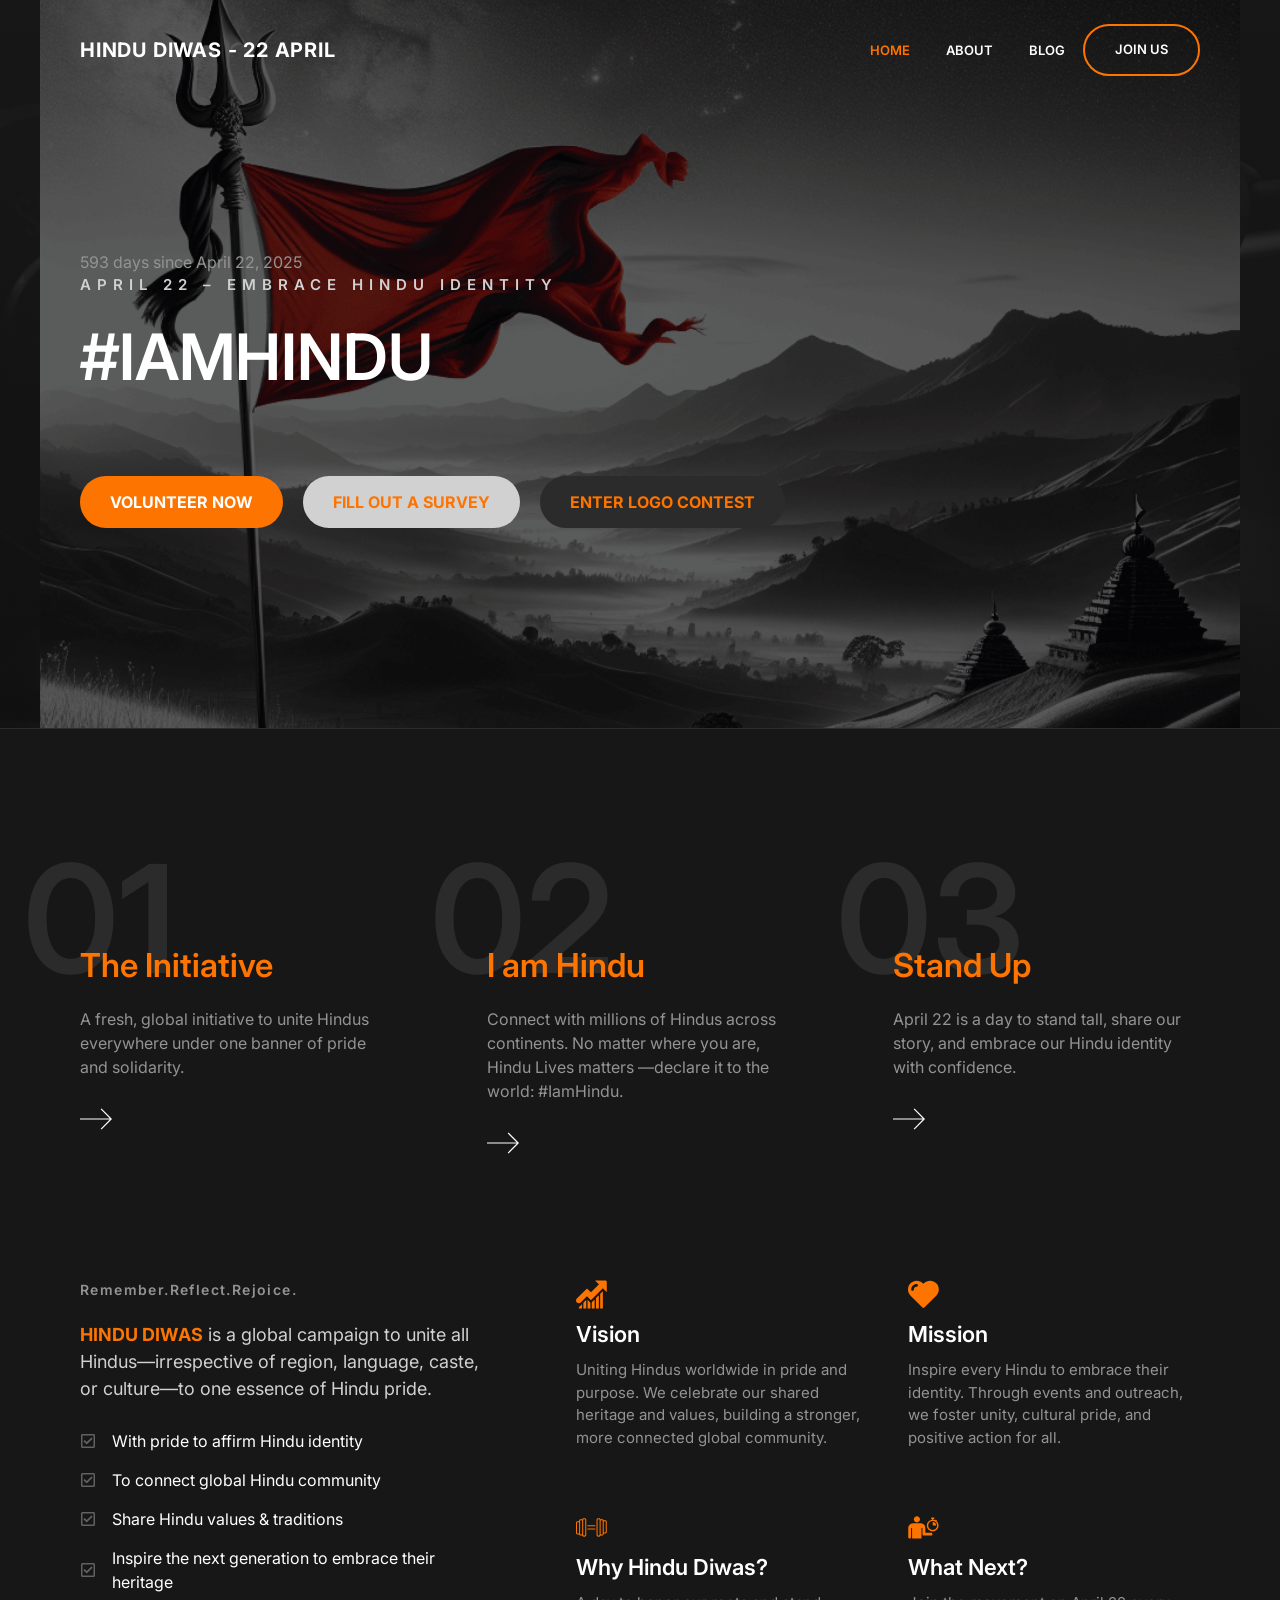
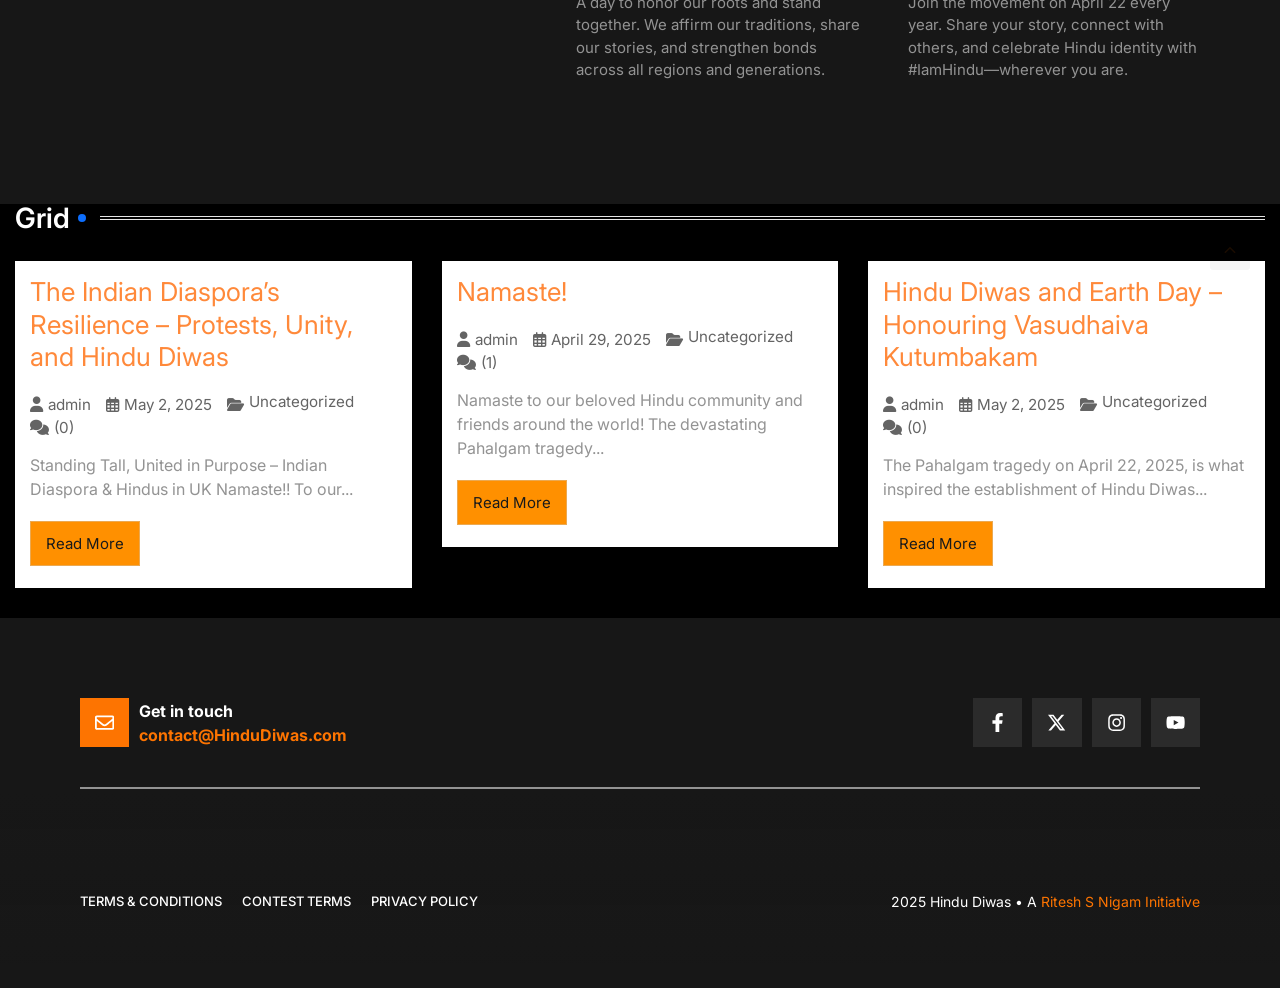
==== commit 7bfffd4b: "second commit" ====
--- a/index.html
+++ b/index.html
@@ -2,16 +2,35 @@
 <html lang="en-US">
 <head>
 	<meta charset="UTF-8">
-	<title>Hindu Diwas &#8211; 22 April</title>
-<meta name="robots" content="max-image-preview:large">
+	<title>Hindu Diwas &#x2d; 22 April &#x2d; Hindu Day &#x2d; Global Hinduism Sanatan Day</title>
 	<style>img:is([sizes="auto" i], [sizes^="auto," i]) { contain-intrinsic-size: 3000px 1500px }</style>
 	<meta name="viewport" content="width=device-width, initial-scale=1">
+<!-- The SEO Framework by Sybre Waaijer -->
+<meta name="robots" content="max-snippet:-1,max-image-preview:large,max-video-preview:-1">
+<link rel="canonical" href="/">
+<meta name="description" content="April 22 is Hindu Day for all Hindus worldwide to embrace Hinduism, spread Hindu Heritage and Sanatan Values.">
+<meta property="og:type" content="website">
+<meta property="og:locale" content="en_US">
+<meta property="og:site_name" content="Hindu Diwas &#8211; 22 April">
+<meta property="og:title" content="Hindu Diwas &#x2d; 22 April &#x2d; Hindu Day &#x2d; Global Hinduism Sanatan Day">
+<meta property="og:description" content="April 22 is Hindu Day for all Hindus worldwide to embrace Hinduism, spread Hindu Heritage and Sanatan Values.">
+<meta property="og:url" content="/">
+<meta property="og:image" content="/wp-content/uploads/2025/04/22.png">
+<meta property="og:image:width" content="500">
+<meta property="og:image:height" content="500">
+<meta name="twitter:card" content="summary_large_image">
+<meta name="twitter:title" content="Hindu Diwas &#x2d; 22 April &#x2d; Hindu Day &#x2d; Global Hinduism Sanatan Day">
+<meta name="twitter:description" content="April 22 is Hindu Day for all Hindus worldwide to embrace Hinduism, spread Hindu Heritage and Sanatan Values.">
+<meta name="twitter:image" content="/wp-content/uploads/2025/04/22.png">
+<script type="application/ld+json">{"@context":"https://schema.org","@graph":[{"@type":"WebSite","@id":"/#/schema/WebSite","url":"/","name":"Hindu Diwas – 22 April","inLanguage":"en-US","potentialAction":{"@type":"SearchAction","target":{"@type":"EntryPoint","urlTemplate":"/search/{search_term_string}/"},"query-input":"required name=search_term_string"},"publisher":{"@id":"/#/schema/Organization"}},{"@type":"WebPage","@id":"/","url":"/","name":"Hindu Diwas - 22 April - Hindu Day - Global Hinduism Sanatan Day","description":"April 22 is Hindu Day for all Hindus worldwide to embrace Hinduism, spread Hindu Heritage and Sanatan Values.","inLanguage":"en-US","isPartOf":{"@id":"/#/schema/WebSite"},"breadcrumb":{"@type":"BreadcrumbList","@id":"/#/schema/BreadcrumbList","itemListElement":{"@type":"ListItem","position":1,"name":"Hindu Diwas – 22 April"}},"potentialAction":{"@type":"ReadAction","target":"/"},"about":{"@id":"/#/schema/Organization"}},{"@type":"Organization","@id":"/#/schema/Organization","name":"Hindu Diwas – 22 April","url":"/","logo":{"@type":"ImageObject","url":"/wp-content/uploads/2025/04/cropped-22.png","contentUrl":"/wp-content/uploads/2025/04/cropped-22.png","width":512,"height":512,"contentSize":"29607"}}]}</script>
+<!-- / The SEO Framework by Sybre Waaijer | 63.03ms meta | 47.09ms boot -->
+
 <link href="https://fonts.gstatic.com/" crossorigin rel="preconnect">
 <link href="https://fonts.googleapis.com/" crossorigin rel="preconnect">
 <link rel="alternate" type="application/rss+xml" title="Hindu Diwas - 22 April &raquo; Feed" href="/feed/">
 <link rel="alternate" type="application/rss+xml" title="Hindu Diwas - 22 April &raquo; Comments Feed" href="/comments/feed/">
 <script>
-window._wpemojiSettings = {"baseUrl":"https:\/\/s.w.org\/images\/core\/emoji\/15.1.0\/72x72\/","ext":".png","svgUrl":"https:\/\/s.w.org\/images\/core\/emoji\/15.1.0\/svg\/","svgExt":".svg","source":{"concatemoji":"\/wp-includes\/js\/wp-emoji-release.min.js?ver=6.8"}};
+window._wpemojiSettings = {"baseUrl":"https:\/\/s.w.org\/images\/core\/emoji\/15.1.0\/72x72\/","ext":".png","svgUrl":"https:\/\/s.w.org\/images\/core\/emoji\/15.1.0\/svg\/","svgExt":".svg","source":{"concatemoji":"\/wp-includes\/js\/wp-emoji-release.min.js?ver=6.8.1"}};
 /*! This file is auto-generated */
 !function(i,n){var o,s,e;function c(e){try{var t={supportTests:e,timestamp:(new Date).valueOf()};sessionStorage.setItem(o,JSON.stringify(t))}catch(e){}}function p(e,t,n){e.clearRect(0,0,e.canvas.width,e.canvas.height),e.fillText(t,0,0);var t=new Uint32Array(e.getImageData(0,0,e.canvas.width,e.canvas.height).data),r=(e.clearRect(0,0,e.canvas.width,e.canvas.height),e.fillText(n,0,0),new Uint32Array(e.getImageData(0,0,e.canvas.width,e.canvas.height).data));return t.every(function(e,t){return e===r[t]})}function u(e,t,n){switch(t){case"flag":return n(e,"🏳️‍⚧️","🏳️​⚧️")?!1:!n(e,"🇺🇳","🇺​🇳")&&!n(e,"🏴󠁧󠁢󠁥󠁮󠁧󠁿","🏴​󠁧​󠁢​󠁥​󠁮​󠁧​󠁿");case"emoji":return!n(e,"🐦‍🔥","🐦​🔥")}return!1}function f(e,t,n){var r="undefined"!=typeof WorkerGlobalScope&&self instanceof WorkerGlobalScope?new OffscreenCanvas(300,150):i.createElement("canvas"),a=r.getContext("2d",{willReadFrequently:!0}),o=(a.textBaseline="top",a.font="600 32px Arial",{});return e.forEach(function(e){o[e]=t(a,e,n)}),o}function t(e){var t=i.createElement("script");t.src=e,t.defer=!0,i.head.appendChild(t)}"undefined"!=typeof Promise&&(o="wpEmojiSettingsSupports",s=["flag","emoji"],n.supports={everything:!0,everythingExceptFlag:!0},e=new Promise(function(e){i.addEventListener("DOMContentLoaded",e,{once:!0})}),new Promise(function(t){var n=function(){try{var e=JSON.parse(sessionStorage.getItem(o));if("object"==typeof e&&"number"==typeof e.timestamp&&(new Date).valueOf()<e.timestamp+604800&&"object"==typeof e.supportTests)return e.supportTests}catch(e){}return null}();if(!n){if("undefined"!=typeof Worker&&"undefined"!=typeof OffscreenCanvas&&"undefined"!=typeof URL&&URL.createObjectURL&&"undefined"!=typeof Blob)try{var e="postMessage("+f.toString()+"("+[JSON.stringify(s),u.toString(),p.toString()].join(",")+"));",r=new Blob([e],{type:"text/javascript"}),a=new Worker(URL.createObjectURL(r),{name:"wpTestEmojiSupports"});return void(a.onmessage=function(e){c(n=e.data),a.terminate(),t(n)})}catch(e){}c(n=f(s,u,p))}t(n)}).then(function(e){for(var t in e)n.supports[t]=e[t],n.supports.everything=n.supports.everything&&n.supports[t],"flag"!==t&&(n.supports.everythingExceptFlag=n.supports.everythingExceptFlag&&n.supports[t]);n.supports.everythingExceptFlag=n.supports.everythingExceptFlag&&!n.supports.flag,n.DOMReady=!1,n.readyCallback=function(){n.DOMReady=!0}}).then(function(){return e}).then(function(){var e;n.supports.everything||(n.readyCallback(),(e=n.source||{}).concatemoji?t(e.concatemoji):e.wpemoji&&e.twemoji&&(t(e.twemoji),t(e.wpemoji)))}))}((window,document),window._wpemojiSettings);
 </script>
@@ -26,27 +45,28 @@
 		background: none !important;
 		padding: 0 !important;
 	}</style>
-<link rel="stylesheet" id="wp-block-library-css" href="/wp-includes/css/dist/block-library/style.min.css?ver=6.8" media="all">
+<link rel="stylesheet" id="wp-block-library-css" href="/wp-includes/css/dist/block-library/style.min.css?ver=6.8.1" media="all">
 <style id="classic-theme-styles-inline-css">/*! This file is auto-generated */
 .wp-block-button__link{color:#fff;background-color:#32373c;border-radius:9999px;box-shadow:none;text-decoration:none;padding:calc(.667em + 2px) calc(1.333em + 2px);font-size:1.125em}.wp-block-file__button{background:#32373c;color:#fff;text-decoration:none}</style>
 <style id="global-styles-inline-css">:root{--wp--preset--aspect-ratio--square: 1;--wp--preset--aspect-ratio--4-3: 4/3;--wp--preset--aspect-ratio--3-4: 3/4;--wp--preset--aspect-ratio--3-2: 3/2;--wp--preset--aspect-ratio--2-3: 2/3;--wp--preset--aspect-ratio--16-9: 16/9;--wp--preset--aspect-ratio--9-16: 9/16;--wp--preset--color--black: #000000;--wp--preset--color--cyan-bluish-gray: #abb8c3;--wp--preset--color--white: #ffffff;--wp--preset--color--pale-pink: #f78da7;--wp--preset--color--vivid-red: #cf2e2e;--wp--preset--color--luminous-vivid-orange: #ff6900;--wp--preset--color--luminous-vivid-amber: #fcb900;--wp--preset--color--light-green-cyan: #7bdcb5;--wp--preset--color--vivid-green-cyan: #00d084;--wp--preset--color--pale-cyan-blue: #8ed1fc;--wp--preset--color--vivid-cyan-blue: #0693e3;--wp--preset--color--vivid-purple: #9b51e0;--wp--preset--color--contrast: var(--contrast);--wp--preset--color--contrast-2: var(--contrast-2);--wp--preset--color--contrast-3: var(--contrast-3);--wp--preset--color--contrast-4: var(--contrast-4);--wp--preset--color--base: var(--base);--wp--preset--color--base-2: var(--base-2);--wp--preset--color--accent: var(--accent);--wp--preset--gradient--vivid-cyan-blue-to-vivid-purple: linear-gradient(135deg,rgba(6,147,227,1) 0%,rgb(155,81,224) 100%);--wp--preset--gradient--light-green-cyan-to-vivid-green-cyan: linear-gradient(135deg,rgb(122,220,180) 0%,rgb(0,208,130) 100%);--wp--preset--gradient--luminous-vivid-amber-to-luminous-vivid-orange: linear-gradient(135deg,rgba(252,185,0,1) 0%,rgba(255,105,0,1) 100%);--wp--preset--gradient--luminous-vivid-orange-to-vivid-red: linear-gradient(135deg,rgba(255,105,0,1) 0%,rgb(207,46,46) 100%);--wp--preset--gradient--very-light-gray-to-cyan-bluish-gray: linear-gradient(135deg,rgb(238,238,238) 0%,rgb(169,184,195) 100%);--wp--preset--gradient--cool-to-warm-spectrum: linear-gradient(135deg,rgb(74,234,220) 0%,rgb(151,120,209) 20%,rgb(207,42,186) 40%,rgb(238,44,130) 60%,rgb(251,105,98) 80%,rgb(254,248,76) 100%);--wp--preset--gradient--blush-light-purple: linear-gradient(135deg,rgb(255,206,236) 0%,rgb(152,150,240) 100%);--wp--preset--gradient--blush-bordeaux: linear-gradient(135deg,rgb(254,205,165) 0%,rgb(254,45,45) 50%,rgb(107,0,62) 100%);--wp--preset--gradient--luminous-dusk: linear-gradient(135deg,rgb(255,203,112) 0%,rgb(199,81,192) 50%,rgb(65,88,208) 100%);--wp--preset--gradient--pale-ocean: linear-gradient(135deg,rgb(255,245,203) 0%,rgb(182,227,212) 50%,rgb(51,167,181) 100%);--wp--preset--gradient--electric-grass: linear-gradient(135deg,rgb(202,248,128) 0%,rgb(113,206,126) 100%);--wp--preset--gradient--midnight: linear-gradient(135deg,rgb(2,3,129) 0%,rgb(40,116,252) 100%);--wp--preset--font-size--small: 13px;--wp--preset--font-size--medium: 20px;--wp--preset--font-size--large: 36px;--wp--preset--font-size--x-large: 42px;--wp--preset--spacing--20: 0.44rem;--wp--preset--spacing--30: 0.67rem;--wp--preset--spacing--40: 1rem;--wp--preset--spacing--50: 1.5rem;--wp--preset--spacing--60: 2.25rem;--wp--preset--spacing--70: 3.38rem;--wp--preset--spacing--80: 5.06rem;--wp--preset--shadow--natural: 6px 6px 9px rgba(0, 0, 0, 0.2);--wp--preset--shadow--deep: 12px 12px 50px rgba(0, 0, 0, 0.4);--wp--preset--shadow--sharp: 6px 6px 0px rgba(0, 0, 0, 0.2);--wp--preset--shadow--outlined: 6px 6px 0px -3px rgba(255, 255, 255, 1), 6px 6px rgba(0, 0, 0, 1);--wp--preset--shadow--crisp: 6px 6px 0px rgba(0, 0, 0, 1);}:where(.is-layout-flex){gap: 0.5em;}:where(.is-layout-grid){gap: 0.5em;}body .is-layout-flex{display: flex;}.is-layout-flex{flex-wrap: wrap;align-items: center;}.is-layout-flex > :is(*, div){margin: 0;}body .is-layout-grid{display: grid;}.is-layout-grid > :is(*, div){margin: 0;}:where(.wp-block-columns.is-layout-flex){gap: 2em;}:where(.wp-block-columns.is-layout-grid){gap: 2em;}:where(.wp-block-post-template.is-layout-flex){gap: 1.25em;}:where(.wp-block-post-template.is-layout-grid){gap: 1.25em;}.has-black-color{color: var(--wp--preset--color--black) !important;}.has-cyan-bluish-gray-color{color: var(--wp--preset--color--cyan-bluish-gray) !important;}.has-white-color{color: var(--wp--preset--color--white) !important;}.has-pale-pink-color{color: var(--wp--preset--color--pale-pink) !important;}.has-vivid-red-color{color: var(--wp--preset--color--vivid-red) !important;}.has-luminous-vivid-orange-color{color: var(--wp--preset--color--luminous-vivid-orange) !important;}.has-luminous-vivid-amber-color{color: var(--wp--preset--color--luminous-vivid-amber) !important;}.has-light-green-cyan-color{color: var(--wp--preset--color--light-green-cyan) !important;}.has-vivid-green-cyan-color{color: var(--wp--preset--color--vivid-green-cyan) !important;}.has-pale-cyan-blue-color{color: var(--wp--preset--color--pale-cyan-blue) !important;}.has-vivid-cyan-blue-color{color: var(--wp--preset--color--vivid-cyan-blue) !important;}.has-vivid-purple-color{color: var(--wp--preset--color--vivid-purple) !important;}.has-black-background-color{background-color: var(--wp--preset--color--black) !important;}.has-cyan-bluish-gray-background-color{background-color: var(--wp--preset--color--cyan-bluish-gray) !important;}.has-white-background-color{background-color: var(--wp--preset--color--white) !important;}.has-pale-pink-background-color{background-color: var(--wp--preset--color--pale-pink) !important;}.has-vivid-red-background-color{background-color: var(--wp--preset--color--vivid-red) !important;}.has-luminous-vivid-orange-background-color{background-color: var(--wp--preset--color--luminous-vivid-orange) !important;}.has-luminous-vivid-amber-background-color{background-color: var(--wp--preset--color--luminous-vivid-amber) !important;}.has-light-green-cyan-background-color{background-color: var(--wp--preset--color--light-green-cyan) !important;}.has-vivid-green-cyan-background-color{background-color: var(--wp--preset--color--vivid-green-cyan) !important;}.has-pale-cyan-blue-background-color{background-color: var(--wp--preset--color--pale-cyan-blue) !important;}.has-vivid-cyan-blue-background-color{background-color: var(--wp--preset--color--vivid-cyan-blue) !important;}.has-vivid-purple-background-color{background-color: var(--wp--preset--color--vivid-purple) !important;}.has-black-border-color{border-color: var(--wp--preset--color--black) !important;}.has-cyan-bluish-gray-border-color{border-color: var(--wp--preset--color--cyan-bluish-gray) !important;}.has-white-border-color{border-color: var(--wp--preset--color--white) !important;}.has-pale-pink-border-color{border-color: var(--wp--preset--color--pale-pink) !important;}.has-vivid-red-border-color{border-color: var(--wp--preset--color--vivid-red) !important;}.has-luminous-vivid-orange-border-color{border-color: var(--wp--preset--color--luminous-vivid-orange) !important;}.has-luminous-vivid-amber-border-color{border-color: var(--wp--preset--color--luminous-vivid-amber) !important;}.has-light-green-cyan-border-color{border-color: var(--wp--preset--color--light-green-cyan) !important;}.has-vivid-green-cyan-border-color{border-color: var(--wp--preset--color--vivid-green-cyan) !important;}.has-pale-cyan-blue-border-color{border-color: var(--wp--preset--color--pale-cyan-blue) !important;}.has-vivid-cyan-blue-border-color{border-color: var(--wp--preset--color--vivid-cyan-blue) !important;}.has-vivid-purple-border-color{border-color: var(--wp--preset--color--vivid-purple) !important;}.has-vivid-cyan-blue-to-vivid-purple-gradient-background{background: var(--wp--preset--gradient--vivid-cyan-blue-to-vivid-purple) !important;}.has-light-green-cyan-to-vivid-green-cyan-gradient-background{background: var(--wp--preset--gradient--light-green-cyan-to-vivid-green-cyan) !important;}.has-luminous-vivid-amber-to-luminous-vivid-orange-gradient-background{background: var(--wp--preset--gradient--luminous-vivid-amber-to-luminous-vivid-orange) !important;}.has-luminous-vivid-orange-to-vivid-red-gradient-background{background: var(--wp--preset--gradient--luminous-vivid-orange-to-vivid-red) !important;}.has-very-light-gray-to-cyan-bluish-gray-gradient-background{background: var(--wp--preset--gradient--very-light-gray-to-cyan-bluish-gray) !important;}.has-cool-to-warm-spectrum-gradient-background{background: var(--wp--preset--gradient--cool-to-warm-spectrum) !important;}.has-blush-light-purple-gradient-background{background: var(--wp--preset--gradient--blush-light-purple) !important;}.has-blush-bordeaux-gradient-background{background: var(--wp--preset--gradient--blush-bordeaux) !important;}.has-luminous-dusk-gradient-background{background: var(--wp--preset--gradient--luminous-dusk) !important;}.has-pale-ocean-gradient-background{background: var(--wp--preset--gradient--pale-ocean) !important;}.has-electric-grass-gradient-background{background: var(--wp--preset--gradient--electric-grass) !important;}.has-midnight-gradient-background{background: var(--wp--preset--gradient--midnight) !important;}.has-small-font-size{font-size: var(--wp--preset--font-size--small) !important;}.has-medium-font-size{font-size: var(--wp--preset--font-size--medium) !important;}.has-large-font-size{font-size: var(--wp--preset--font-size--large) !important;}.has-x-large-font-size{font-size: var(--wp--preset--font-size--x-large) !important;}
 :where(.wp-block-post-template.is-layout-flex){gap: 1.25em;}:where(.wp-block-post-template.is-layout-grid){gap: 1.25em;}
 :where(.wp-block-columns.is-layout-flex){gap: 2em;}:where(.wp-block-columns.is-layout-grid){gap: 2em;}
 :root :where(.wp-block-pullquote){font-size: 1.5em;line-height: 1.6;}</style>
+<link rel="stylesheet" id="rt-fontawsome-css" href="/wp-content/plugins/the-post-grid/assets/vendor/font-awesome/css/font-awesome.min.css?ver=7.7.19" media="all">
+<link rel="stylesheet" id="rt-tpg-shortcode-css" href="/wp-content/plugins/the-post-grid/assets/css/tpg-shortcode.min.css?ver=7.7.19" media="all">
 <link rel="stylesheet" id="generate-style-css" href="/wp-content/themes/generatepress/assets/css/main.min.css?ver=3.5.1" media="all">
 <style id="generate-style-inline-css">body{background-color:var(--contrast);color:var(--contrast-4);}a{color:var(--accent);}a:hover, a:focus, a:active{color:var(--base-2);}.wp-block-group__inner-container{max-width:1200px;margin-left:auto;margin-right:auto;}.generate-back-to-top{font-size:20px;border-radius:3px;position:fixed;bottom:30px;right:30px;line-height:40px;width:40px;text-align:center;z-index:10;transition:opacity 300ms ease-in-out;opacity:0.1;transform:translateY(1000px);}.generate-back-to-top__show{opacity:1;transform:translateY(0);}:root{--contrast:#171717;--contrast-2:#2b2b2b;--contrast-3:#616161;--contrast-4:#939393;--base:#d1d1d1;--base-2:#ffffff;--accent:#fd7401;}:root .has-contrast-color{color:var(--contrast);}:root .has-contrast-background-color{background-color:var(--contrast);}:root .has-contrast-2-color{color:var(--contrast-2);}:root .has-contrast-2-background-color{background-color:var(--contrast-2);}:root .has-contrast-3-color{color:var(--contrast-3);}:root .has-contrast-3-background-color{background-color:var(--contrast-3);}:root .has-contrast-4-color{color:var(--contrast-4);}:root .has-contrast-4-background-color{background-color:var(--contrast-4);}:root .has-base-color{color:var(--base);}:root .has-base-background-color{background-color:var(--base);}:root .has-base-2-color{color:var(--base-2);}:root .has-base-2-background-color{background-color:var(--base-2);}:root .has-accent-color{color:var(--accent);}:root .has-accent-background-color{background-color:var(--accent);}h1{font-family:inherit;font-weight:600;font-size:48px;line-height:1.4em;}@media (max-width: 1024px){h1{font-size:42px;}}@media (max-width:768px){h1{font-size:40px;}}h2{font-family:inherit;font-weight:600;font-size:40px;}@media (max-width:768px){h2{font-size:34px;}}h3{font-family:inherit;font-weight:600;font-size:33px;line-height:1.3em;}@media (max-width:768px){h3{font-size:30px;}}h4{font-family:inherit;font-weight:600;font-size:22px;}@media (max-width:768px){h4{font-size:20px;}}h5{font-family:inherit;font-weight:500;font-size:18px;}@media (max-width:768px){h5{font-size:17px;}}h6{font-family:inherit;font-weight:600;font-size:14px;margin-bottom:15px;}body, button, input, select, textarea{font-family:Inter, sans-serif;font-size:16px;}.main-navigation a, .main-navigation .menu-toggle, .main-navigation .menu-bar-items{font-weight:600;text-transform:uppercase;font-size:13px;}.main-title{font-family:inherit;text-transform:uppercase;font-size:20px;letter-spacing:0.04em;}button:not(.menu-toggle),html input[type="button"],input[type="reset"],input[type="submit"],.button,.wp-block-button .wp-block-button__link{font-family:inherit;font-weight:500;}.top-bar{background-color:#636363;color:#ffffff;}.top-bar a{color:#ffffff;}.top-bar a:hover{color:#303030;}.site-header{background-color:var(--contrast);}.main-title a,.main-title a:hover{color:var(--base-2);}.site-description{color:var(--base-2);}.main-navigation .main-nav ul li a, .main-navigation .menu-toggle, .main-navigation .menu-bar-items{color:var(--base-2);}.main-navigation .main-nav ul li:not([class*="current-menu-"]):hover > a, .main-navigation .main-nav ul li:not([class*="current-menu-"]):focus > a, .main-navigation .main-nav ul li.sfHover:not([class*="current-menu-"]) > a, .main-navigation .menu-bar-item:hover > a, .main-navigation .menu-bar-item.sfHover > a{color:var(--base);}button.menu-toggle:hover,button.menu-toggle:focus{color:var(--base-2);}.main-navigation .main-nav ul li[class*="current-menu-"] > a{color:var(--accent);}.navigation-search input[type="search"],.navigation-search input[type="search"]:active, .navigation-search input[type="search"]:focus, .main-navigation .main-nav ul li.search-item.active > a, .main-navigation .menu-bar-items .search-item.active > a{color:var(--base);}.separate-containers .inside-article, .separate-containers .comments-area, .separate-containers .page-header, .one-container .container, .separate-containers .paging-navigation, .inside-page-header{color:var(--contrast-4);background-color:var(--contrast);}.entry-title a{color:var(--contrast-4);}.entry-title a:hover{color:var(--base);}.entry-meta{color:var(--base);}h1{color:var(--base-2);}h2{color:var(--base-2);}h3{color:var(--base-2);}h4{color:var(--base-2);}h5{color:var(--base-2);}h6{color:var(--base-2);}.sidebar .widget{color:var(--base);background-color:var(--contrast-2);}.sidebar .widget a{color:var(--accent);}.sidebar .widget a:hover{color:var(--base-2);}.sidebar .widget .widget-title{color:var(--base-2);}input[type="text"],input[type="email"],input[type="url"],input[type="password"],input[type="search"],input[type="tel"],input[type="number"],textarea,select{color:var(--contrast-4);background-color:var(--contrast-2);border-color:var(--accent);}input[type="text"]:focus,input[type="email"]:focus,input[type="url"]:focus,input[type="password"]:focus,input[type="search"]:focus,input[type="tel"]:focus,input[type="number"]:focus,textarea:focus,select:focus{color:var(--contrast-4);background-color:var(--contrast-2);border-color:var(--base);}button,html input[type="button"],input[type="reset"],input[type="submit"],a.button,a.wp-block-button__link:not(.has-background){color:var(--base-2);background-color:var(--accent);}button:hover,html input[type="button"]:hover,input[type="reset"]:hover,input[type="submit"]:hover,a.button:hover,button:focus,html input[type="button"]:focus,input[type="reset"]:focus,input[type="submit"]:focus,a.button:focus,a.wp-block-button__link:not(.has-background):active,a.wp-block-button__link:not(.has-background):focus,a.wp-block-button__link:not(.has-background):hover{color:var(--accent);background-color:var(--base-2);}a.generate-back-to-top{background-color:rgba( 0,0,0,0.4 );color:var(--accent);}a.generate-back-to-top:hover,a.generate-back-to-top:focus{background-color:var(--accent);color:var(--base-2);}:root{--gp-search-modal-bg-color:var(--base-3);--gp-search-modal-text-color:var(--contrast);--gp-search-modal-overlay-bg-color:rgba(0,0,0,0.2);}@media (max-width: 860px){.main-navigation .menu-bar-item:hover > a, .main-navigation .menu-bar-item.sfHover > a{background:none;color:var(--base-2);}}.nav-below-header .main-navigation .inside-navigation.grid-container, .nav-above-header .main-navigation .inside-navigation.grid-container{padding:0px 22px 0px 22px;}.separate-containers .inside-article, .separate-containers .comments-area, .separate-containers .page-header, .separate-containers .paging-navigation, .one-container .site-content, .inside-page-header{padding:100px 40px 100px 40px;}.site-main .wp-block-group__inner-container{padding:100px 40px 100px 40px;}.separate-containers .paging-navigation{padding-top:20px;padding-bottom:20px;}.entry-content .alignwide, body:not(.no-sidebar) .entry-content .alignfull{margin-left:-40px;width:calc(100% + 80px);max-width:calc(100% + 80px);}.sidebar .widget, .page-header, .widget-area .main-navigation, .site-main > *{margin-bottom:40px;}.separate-containers .site-main{margin:40px;}.both-right .inside-left-sidebar,.both-left .inside-left-sidebar{margin-right:20px;}.both-right .inside-right-sidebar,.both-left .inside-right-sidebar{margin-left:20px;}.one-container.archive .post:not(:last-child):not(.is-loop-template-item), .one-container.blog .post:not(:last-child):not(.is-loop-template-item){padding-bottom:100px;}.separate-containers .featured-image{margin-top:40px;}.separate-containers .inside-right-sidebar, .separate-containers .inside-left-sidebar{margin-top:40px;margin-bottom:40px;}.main-navigation .main-nav ul li a,.menu-toggle,.main-navigation .menu-bar-item > a{padding-left:18px;padding-right:18px;}.main-navigation .main-nav ul ul li a{padding:10px 18px 10px 18px;}.rtl .menu-item-has-children .dropdown-menu-toggle{padding-left:18px;}.menu-item-has-children .dropdown-menu-toggle{padding-right:18px;}.rtl .main-navigation .main-nav ul li.menu-item-has-children > a{padding-right:18px;}@media (max-width:768px){.separate-containers .inside-article, .separate-containers .comments-area, .separate-containers .page-header, .separate-containers .paging-navigation, .one-container .site-content, .inside-page-header{padding:60px 30px 60px 30px;}.site-main .wp-block-group__inner-container{padding:60px 30px 60px 30px;}.inside-top-bar{padding-right:30px;padding-left:30px;}.inside-header{padding-right:30px;padding-left:30px;}.widget-area .widget{padding-top:30px;padding-right:30px;padding-bottom:30px;padding-left:30px;}.footer-widgets-container{padding-top:30px;padding-right:30px;padding-bottom:30px;padding-left:30px;}.inside-site-info{padding-right:30px;padding-left:30px;}.entry-content .alignwide, body:not(.no-sidebar) .entry-content .alignfull{margin-left:-30px;width:calc(100% + 60px);max-width:calc(100% + 60px);}.one-container .site-main .paging-navigation{margin-bottom:40px;}}/* End cached CSS */.is-right-sidebar{width:30%;}.is-left-sidebar{width:30%;}.site-content .content-area{width:100%;}@media (max-width: 860px){.main-navigation .menu-toggle,.sidebar-nav-mobile:not(#sticky-placeholder){display:block;}.main-navigation ul,.gen-sidebar-nav,.main-navigation:not(.slideout-navigation):not(.toggled) .main-nav > ul,.has-inline-mobile-toggle #site-navigation .inside-navigation > *:not(.navigation-search):not(.main-nav){display:none;}.nav-align-right .inside-navigation,.nav-align-center .inside-navigation{justify-content:space-between;}.has-inline-mobile-toggle .mobile-menu-control-wrapper{display:flex;flex-wrap:wrap;}.has-inline-mobile-toggle .inside-header{flex-direction:row;text-align:left;flex-wrap:wrap;}.has-inline-mobile-toggle .header-widget,.has-inline-mobile-toggle #site-navigation{flex-basis:100%;}.nav-float-left .has-inline-mobile-toggle #site-navigation{order:10;}}
 .dynamic-author-image-rounded{border-radius:100%;}.dynamic-featured-image, .dynamic-author-image{vertical-align:middle;}.one-container.blog .dynamic-content-template:not(:last-child), .one-container.archive .dynamic-content-template:not(:last-child){padding-bottom:0px;}.dynamic-entry-excerpt > p:last-child{margin-bottom:0px;}
 .page-hero .inside-page-hero.grid-container{max-width:calc(1200px - 0px - 0px);}.inside-page-hero > *:last-child{margin-bottom:0px;}.page-hero time.updated{display:none;}.header-wrap{position:absolute;left:0px;right:0px;z-index:10;}.header-wrap .site-header{background:transparent;}</style>
 <link rel="stylesheet" id="generate-google-fonts-css" href="https://fonts.googleapis.com/css?family=Inter%3A100%2C200%2C300%2Cregular%2C500%2C600%2C700%2C800%2C900&#038;display=auto&#038;ver=3.5.1" media="all">
-<link rel="stylesheet" id="generateblocks-css" href="/wp-content/uploads/generateblocks/style-1077.css?ver=1746019045" media="all">
+<link rel="stylesheet" id="generateblocks-css" href="/wp-content/uploads/generateblocks/style-1077.css?ver=1746211206" media="all">
 <link rel="stylesheet" id="generate-offside-css" href="/wp-content/plugins/gp-premium/menu-plus/functions/css/offside.min.css?ver=2.5.2" media="all">
 <style id="generate-offside-inline-css">:root{--gp-slideout-width:265px;}.slideout-navigation.main-navigation{background-color:var(--contrast);}.slideout-navigation, .slideout-navigation a{color:var(--base-2);}.slideout-navigation button.slideout-exit{color:var(--base-2);padding-left:18px;padding-right:18px;}.slide-opened nav.toggled .menu-toggle:before{display:none;}@media (max-width: 860px){.menu-bar-item.slideout-toggle{display:none;}}</style>
+<script src="/wp-includes/js/jquery/jquery.min.js?ver=3.7.1" id="jquery-core-js"></script>
+<script src="/wp-includes/js/jquery/jquery-migrate.min.js?ver=3.4.1" id="jquery-migrate-js"></script>
 <link rel="https://api.w.org/" href="/wp-json/">
 <link rel="alternate" title="JSON" type="application/json" href="/wp-json/wp/v2/pages/1077">
 <link rel="EditURI" type="application/rsd+xml" title="RSD" href="/xmlrpc.php?rsd">
-<meta name="generator" content="WordPress 6.8">
-<link rel="canonical" href="/">
-<link rel="shortlink" href="/">
 <link rel="alternate" title="oEmbed (JSON)" type="application/json+oembed" href="/wp-json/oembed/1.0/embed?url=%2F">
 <link rel="alternate" title="oEmbed (XML)" type="text/xml+oembed" href="/wp-json/oembed/1.0/embed?url=%2F#038;format=xml">
 <!-- HFCM by 99 Robots - Snippet # 1:  -->
@@ -73,7 +93,17 @@
     formId: '68119ef3aa29b92b0bad058a'
   });</script>
 <!-- /end HFCM by 99 Robots -->
-<link rel="icon" href="/wp-content/uploads/2025/04/cropped-22-32x32.png" sizes="32x32">
+        <style>:root {
+                --tpg-primary-color: #0d6efd;
+                --tpg-secondary-color: #0654c4;
+                --tpg-primary-light: #c4d0ff
+            }
+
+                        body .rt-tpg-container .rt-loading,
+            body #bottom-script-loader .rt-ball-clip-rotate {
+                color: #0367bf !important;
+            }</style>
+		<link rel="icon" href="/wp-content/uploads/2025/04/cropped-22-32x32.png" sizes="32x32">
 <link rel="icon" href="/wp-content/uploads/2025/04/cropped-22-192x192.png" sizes="192x192">
 <link rel="apple-touch-icon" href="/wp-content/uploads/2025/04/cropped-22-180x180.png">
 <meta name="msapplication-TileImage" content="/wp-content/uploads/2025/04/cropped-22-270x270.png">
@@ -85,7 +115,7 @@
 } /* End GeneratePress Site CSS */</style>
 		</head>
 
-<body class="home wp-singular page-template-default page page-id-1077 wp-embed-responsive wp-theme-generatepress post-image-aligned-center slideout-enabled slideout-mobile sticky-menu-fade no-sidebar nav-float-right one-container header-aligned-left dropdown-hover full-width-content" itemtype="https://schema.org/WebPage" itemscope>
+<body class="home wp-singular page-template-default page page-id-1077 wp-embed-responsive wp-theme-generatepress post-image-aligned-center slideout-enabled slideout-mobile sticky-menu-fade rttpg rttpg-7.7.19 radius-frontend rttpg-body-wrap no-sidebar nav-float-right one-container header-aligned-left dropdown-hover full-width-content" itemtype="https://schema.org/WebPage" itemscope>
 	<div class="header-wrap">
 <a class="screen-reader-text skip-link" href="#content" title="Skip to content">Skip to content</a>		<header class="site-header has-inline-mobile-toggle" id="masthead" aria-label="Site" itemtype="https://schema.org/WPHeader" itemscope>
 			<div class="inside-header grid-container">
@@ -169,7 +199,11 @@
 
 
 
-<a class="gb-text gb-text-25bd6090" href="/logo-design-contest/">LOGO CONTEST</a>
+<a class="gb-text gb-text-040aa643" href="https://forms.gle/UdXDeN6zRnKe6atT9">Fill OUT A Survey</a>
+
+
+
+<a class="gb-text gb-text-25bd6090" href="/logo-design-contest/">ENTER LOGO CONTEST</a>
 </div>
 </div>
 </section>
@@ -313,8 +347,103 @@
 </section>
 
 
-
-<p></p>
+<style type="text/css" media="all">#rt-tpg-container-818425023 .rt-holder .rt-woo-info .price{color:#0367bf;}body .rt-tpg-container .rt-tpg-isotope-buttons .selected,
+					#rt-tpg-container-818425023 .layout12 .rt-holder:hover .rt-detail,
+					#rt-tpg-container-818425023 .isotope8 .rt-holder:hover .rt-detail,
+					#rt-tpg-container-818425023 .carousel8 .rt-holder:hover .rt-detail,
+					#rt-tpg-container-818425023 .layout13 .rt-holder .overlay .post-info,
+					#rt-tpg-container-818425023 .isotope9 .rt-holder .overlay .post-info,
+					#rt-tpg-container-818425023.rt-tpg-container .layout4 .rt-holder .rt-detail,
+					.rt-modal-818425023 .md-content,
+					.rt-modal-818425023 .md-content > .rt-md-content-holder .rt-md-content,
+					.rt-popup-wrap-818425023.rt-popup-wrap .rt-popup-navigation-wrap,
+					#rt-tpg-container-818425023 .carousel9 .rt-holder .overlay .post-info{background-color:#0367bf;}#rt-tpg-container-818425023 .layout5 .rt-holder .overlay, #rt-tpg-container-818425023 .isotope2 .rt-holder .overlay, #rt-tpg-container-818425023 .carousel2 .rt-holder .overlay,#rt-tpg-container-818425023 .layout15 .rt-holder h3, #rt-tpg-container-818425023 .isotope11 .rt-holder h3, #rt-tpg-container-818425023 .carousel11 .rt-holder h3, #rt-tpg-container-818425023 .layout16 .rt-holder h3,
+					#rt-tpg-container-818425023 .isotope12 .rt-holder h3, #rt-tpg-container-818425023 .carousel12 .rt-holder h3 {background-color:rgba(3,103,191,0.8);}#rt-tpg-container-818425023 .pagination-list li a,
+					rt-tpg-container-818425023 .pagination-list li span,
+					rt-tpg-container-818425023 .pagination li a,
+					#rt-tpg-container-818425023 .rt-tpg-isotope-buttons button,
+					#rt-tpg-container-818425023 .rt-tpg-utility .rt-tpg-load-more button,
+					#rt-tpg-container-818425023.rt-tpg-container .swiper-navigation .slider-btn,
+					#rt-tpg-container-818425023.rt-tpg-container .swiper-pagination-bullet,
+					#rt-tpg-container-818425023 .wc1 .rt-holder .rt-img-holder .overlay .product-more ul li a,
+					#rt-tpg-container-818425023 .wc2 .rt-detail .rt-wc-add-to-cart,
+					#rt-tpg-container-818425023 .wc3 .rt-detail .rt-wc-add-to-cart,
+					#rt-tpg-container-818425023 .wc4 .rt-detail .rt-wc-add-to-cart,
+					#rt-tpg-container-818425023 .wc-carousel2 .rt-detail .rt-wc-add-to-cart,
+					#rt-tpg-container-818425023 .wc-isotope2 .rt-detail .rt-wc-add-to-cart,
+					#rt-tpg-container-818425023 .rt-layout-filter-container .rt-filter-wrap .rt-filter-item-wrap.rt-filter-dropdown-wrap .rt-filter-dropdown,
+					#rt-tpg-container-818425023 .rt-layout-filter-container .rt-filter-sub-tax.sub-button-group .rt-filter-button-item,
+					#rt-tpg-container-818425023.rt-tpg-container .rt-pagination-wrap .rt-page-numbers .paginationjs .paginationjs-pages ul li>a,
+					#rt-tpg-container-818425023 .rt-filter-item-wrap.rt-filter-button-wrap span.rt-filter-button-item,
+					#rt-tpg-container-818425023.rt-tpg-container .rt-pagination-wrap  .rt-loadmore-btn,
+					#rt-tpg-container-818425023.rt-tpg-container .rt-pagination-wrap .rt-cb-page-prev-next > *,
+					#rt-tpg-container-818425023 .rt-read-more,
+					#rt-tooltip-818425023, #rt-tooltip-818425023 .rt-tooltip-bottom:after{background-color:#ff9000;}#rt-tpg-container-818425023 .rt-filter-item-wrap.rt-filter-button-wrap span.rt-filter-button-item,
+					#rt-tpg-container-818425023 .rt-layout-filter-container .rt-filter-sub-tax.sub-button-group .rt-filter-button-item{border-color:#ff9000;}#rt-tpg-container-818425023.rt-tpg-container .layout17 .rt-holder .overlay a.tpg-zoom .fa{color:#ff9000;}#rt-tpg-container-818425023 .rt-holder .read-more a {background-color:#ff9000;padding: 8px 15px;}#rt-tpg-container-818425023 .read-more a{border-radius:px;}#rt-tpg-container-818425023.rt-tpg-container {background:#000000;}#rt-tpg-container-818425023 .rt-img-holder img.rt-img-responsive,#rt-tpg-container-818425023 .rt-img-holder,
+					#rt-tpg-container-818425023 .rt-post-overlay .post-img,
+					#rt-tpg-container-818425023 .post-sm .post-img,
+					#rt-tpg-container-818425023 .rt-post-grid .post-img,
+					#rt-tpg-container-818425023 .post-img img {border-radius:px;}#rt-tpg-container-818425023 .layout1 .rt-holder h2.entry-title,
+					#rt-tpg-container-818425023 .layout1 .rt-holder h3.entry-title,
+					#rt-tpg-container-818425023 .layout1 .rt-holder h4.entry-title,
+					#rt-tpg-container-818425023 .layout1 .rt-holder h2.entry-title a,
+					#rt-tpg-container-818425023 .layout1 .rt-holder h3.entry-title a,
+					#rt-tpg-container-818425023 .layout1 .rt-holder h4.entry-title a,
+					#rt-tpg-container-818425023 .rt-holder .rt-woo-info h2 a,
+					#rt-tpg-container-818425023 .rt-holder .rt-woo-info h3 a,
+					#rt-tpg-container-818425023 .rt-holder .rt-woo-info h4 a,
+					#rt-tpg-container-818425023 .post-content .post-title,
+					#rt-tpg-container-818425023 .rt-post-grid .post-title,
+					#rt-tpg-container-818425023 .rt-post-grid .post-title a,
+					#rt-tpg-container-818425023 .post-content .post-title a,
+					#rt-tpg-container-818425023 .rt-holder .rt-woo-info h2,
+					#rt-tpg-container-818425023 .rt-holder .rt-woo-info h3,
+					#rt-tpg-container-818425023 .rt-holder .rt-woo-info h4{color:#ff893a;}#rt-tpg-container-818425023 .layout1 .rt-holder h2.entry-title:hover,
+					#rt-tpg-container-818425023 .layout1 .rt-holder h3.entry-title:hover,
+					#rt-tpg-container-818425023 .layout1 .rt-holder h4.entry-title:hover,
+					#rt-tpg-container-818425023 .layout1 .rt-holder h2.entry-title a:hover,
+					#rt-tpg-container-818425023 .layout1 .rt-holder h3.entry-title a:hover,
+					#rt-tpg-container-818425023 .layout1 .rt-holder h4.entry-title a:hover,
+					#rt-tpg-container-818425023 .post-content .post-title a:hover,
+					#rt-tpg-container-818425023 .rt-post-grid .post-title a:hover,
+					#rt-tpg-container-818425023 .rt-holder .rt-woo-info h2 a:hover,
+					#rt-tpg-container-818425023 .rt-holder .rt-woo-info h3 a:hover,
+					#rt-tpg-container-818425023 .rt-holder .rt-woo-info h4 a:hover,
+					#rt-tpg-container-818425023 .rt-holder .rt-woo-info h2:hover,
+					#rt-tpg-container-818425023 .rt-holder .rt-woo-info h3:hover,
+					#rt-tpg-container-818425023 .rt-holder .rt-woo-info h4:hover{color:#6b6b6b !important;}</style>
+<div class="rt-container-fluid rt-tpg-container tpg-shortcode-main-wrapper " id="rt-tpg-container-818425023" data-layout="layout1" data-grid-style="even" data-desktop-col="3" data-tab-col="2" data-mobile-col="1" data-sc-id="1199">
+<div class="tpg-widget-heading-wrapper heading-style1 ">
+<span class="tpg-widget-heading-line line-left"></span><h2 class="tpg-widget-heading">Grid</h2>
+<span class="tpg-widget-heading-line"></span>
+</div>
+<div data-title="Loading ..." class="rt-row rt-content-loader   layout1 tpg-even ">
+<div class="rt-col-md-4 rt-col-sm-6 rt-col-xs-12 even-grid-item rt-grid-item" data-id="1196"><div class="rt-holder"><div class="rt-detail">
+<h3 class="entry-title"><a data-id="1196" class="" href="/the-indian-diasporas-resilience-protests-unity-and-hindu-diwas/">The Indian Diaspora’s Resilience – Protests, Unity, and Hindu Diwas</a></h3>
+<div class="post-meta-user  ">
+<span class="author"><i class="fa fa-user "></i><a href="/author/n1mdahdiwas/">admin</a></span><span class="date"><i class="far fa-calendar-alt "></i>May 2, 2025</span><span class="categories-links"><i class="fas fa-folder-open "></i><a class="uncategorized" href="/category/uncategorized/" rel="tag">Uncategorized</a></span><span class="comment-count"><i class="fas fa-comments "></i><a href="/the-indian-diasporas-resilience-protests-unity-and-hindu-diwas/#respond">(0) </a></span>
+</div>
+<div class="tpg-excerpt">Standing Tall, United in Purpose – Indian Diaspora &amp; Hindus in UK Namaste!! To our...</div>
+<div class="post-meta "><span class="read-more"><a data-id="1196" class="" href="/the-indian-diasporas-resilience-protests-unity-and-hindu-diwas/">Read More</a></span></div>
+</div></div></div>
+<div class="rt-col-md-4 rt-col-sm-6 rt-col-xs-12 even-grid-item rt-grid-item" data-id="1"><div class="rt-holder"><div class="rt-detail">
+<h3 class="entry-title"><a data-id="1" class="" href="/namaste-hindu-diwas/">Namaste!</a></h3>
+<div class="post-meta-user  ">
+<span class="author"><i class="fa fa-user "></i><a href="/author/n1mdahdiwas/">admin</a></span><span class="date"><i class="far fa-calendar-alt "></i>April 29, 2025</span><span class="categories-links"><i class="fas fa-folder-open "></i><a class="uncategorized" href="/category/uncategorized/" rel="tag">Uncategorized</a></span><span class="comment-count"><i class="fas fa-comments "></i><a href="/namaste-hindu-diwas/#comments">(1) </a></span>
+</div>
+<div class="tpg-excerpt">Namaste to our beloved Hindu community and friends around the world! The devastating Pahalgam tragedy...</div>
+<div class="post-meta "><span class="read-more"><a data-id="1" class="" href="/namaste-hindu-diwas/">Read More</a></span></div>
+</div></div></div>
+<div class="rt-col-md-4 rt-col-sm-6 rt-col-xs-12 even-grid-item rt-grid-item" data-id="1194"><div class="rt-holder"><div class="rt-detail">
+<h3 class="entry-title"><a data-id="1194" class="" href="/hindu-diwas-and-earth-day-honouring-vasudhaiva-kutumbakam/">Hindu Diwas and Earth Day – Honouring Vasudhaiva Kutumbakam</a></h3>
+<div class="post-meta-user  ">
+<span class="author"><i class="fa fa-user "></i><a href="/author/n1mdahdiwas/">admin</a></span><span class="date"><i class="far fa-calendar-alt "></i>May 2, 2025</span><span class="categories-links"><i class="fas fa-folder-open "></i><a class="uncategorized" href="/category/uncategorized/" rel="tag">Uncategorized</a></span><span class="comment-count"><i class="fas fa-comments "></i><a href="/hindu-diwas-and-earth-day-honouring-vasudhaiva-kutumbakam/#respond">(0) </a></span>
+</div>
+<div class="tpg-excerpt">The Pahalgam tragedy on April 22, 2025, is what inspired the establishment of Hindu Diwas...</div>
+<div class="post-meta "><span class="read-more"><a data-id="1194" class="" href="/hindu-diwas-and-earth-day-honouring-vasudhaiva-kutumbakam/">Read More</a></span></div>
+</div></div></div>
+</div>
+</div>
 		</div>
 
 			</div>
@@ -371,15 +500,15 @@
 
 <div class="gb-element-0289e3c8">
 <div class="gb-element-7df83d21">
-<p class="gb-text gb-text-463a7804"><a href="https://sites.generatepress.com/workout/style-guide/" data-type="page" data-id="64">Terms &amp; Conditions</a></p>
-
-
-
-<p class="gb-text gb-text-6d637b46"><a href="https://sites.generatepress.com/workout/credits/" data-type="page" data-id="62">Contest Terms</a></p>
-
-
-
-<p class="gb-text gb-text-abee2bdc"><a href="#">Privacy policy</a></p>
+<p class="gb-text gb-text-463a7804"><a href="/terms/" data-type="page" data-id="1174">Terms &amp; Conditions</a></p>
+
+
+
+<p class="gb-text gb-text-6d637b46"><a href="/logo-contest-terms/" data-type="page" data-id="1178">Contest Terms</a></p>
+
+
+
+<p class="gb-text gb-text-abee2bdc"><a href="/privacy-policy/" data-type="page" data-id="1176">Privacy policy</a></p>
 </div>
 
 
@@ -430,6 +559,14 @@
 <script src="/wp-content/themes/generatepress/assets/js/menu.min.js?ver=3.5.1" id="generate-menu-js"></script>
 <script id="generate-back-to-top-js-extra">var generatepressBackToTop = {"smooth":"1"};</script>
 <script src="/wp-content/themes/generatepress/assets/js/back-to-top.min.js?ver=3.5.1" id="generate-back-to-top-js"></script>
+<script src="/wp-includes/js/imagesloaded.min.js?ver=5.0.0" id="imagesloaded-js"></script>
+<script id="rt-tpg-js-extra">var rttpg = {"nonceID":"rttpg_nonce","nonce":"9df304c4ec","ajaxurl":"\/wp-admin\/admin-ajax.php","uid":"0"};</script>
+<script src="/wp-content/plugins/the-post-grid/assets/js/rttpg.js?ver=7.7.19" id="rt-tpg-js"></script>
+<script id="rt-tpg-js-after">(function($){
+						$('.rt-tpg-container').on('tpg_item_before_load', function(){});
+						$('.rt-tpg-container').on('tpg_item_after_load', function(){});
+						$('.rt-tpg-container').on('tpg_loaded', function(){});
+					})(jQuery);</script>
 
 </body>
 </html>
--- a/wp-content/plugins/the-post-grid/assets/css/tpg-shortcode.min.css
+++ b/wp-content/plugins/the-post-grid/assets/css/tpg-shortcode.min.css
@@ -0,0 +1 @@
+#tpg-MyAccount-wrap{background-color:#eff3f4;border-radius:10px;display:flex;margin:50px auto;max-width:1400px;overflow:hidden;width:96%}@media (max-width:767px){#tpg-MyAccount-wrap{display:block}#tpg-MyAccount-wrap .myaccount-title-wrapper{margin-top:45px}}#tpg-MyAccount-wrap .myaccount-title-wrapper .title{margin-bottom:0}#tpg-MyAccount-wrap .rtcl-MyAccount-navigation{flex:0 0 300px}#tpg-MyAccount-wrap .rtcl-MyAccount-navigation .myaccount-navbar{background:#fff;border-radius:10px;height:100%;padding:20px}#tpg-MyAccount-wrap .rtcl-MyAccount-navigation ul{list-style:none;margin:0;padding:0}#tpg-MyAccount-wrap .rtcl-MyAccount-navigation ul li{border-radius:6px;margin-bottom:10px;overflow:hidden;position:relative}#tpg-MyAccount-wrap .rtcl-MyAccount-navigation ul li:before{background:transparent;border-radius:30px;content:"";height:35px;left:-6px;position:absolute;top:50%;transform:translateY(-50%);transition:.4s;width:5px}#tpg-MyAccount-wrap .rtcl-MyAccount-navigation ul li.is-active:before,#tpg-MyAccount-wrap .rtcl-MyAccount-navigation ul li:hover:before{background:var(--tpg-primary-color);left:-2.5px}#tpg-MyAccount-wrap .rtcl-MyAccount-navigation ul li.is-active svg path,#tpg-MyAccount-wrap .rtcl-MyAccount-navigation ul li:hover svg path{fill:var(--tpg-primary-color)}#tpg-MyAccount-wrap .rtcl-MyAccount-navigation ul li.is-active a,#tpg-MyAccount-wrap .rtcl-MyAccount-navigation ul li:hover a{background:#e4f1ff}#tpg-MyAccount-wrap .rtcl-MyAccount-navigation ul li.my-post.is-active svg path:first-child,#tpg-MyAccount-wrap .rtcl-MyAccount-navigation ul li.my-post:hover svg path:first-child{opacity:.5}#tpg-MyAccount-wrap .rtcl-MyAccount-navigation ul li.submit-post-button{box-shadow:0 1px 10px rgba(10,39,73,.26)}#tpg-MyAccount-wrap .rtcl-MyAccount-navigation ul li.submit-post-button a{align-items:center;background:var(--tpg-primary-color);color:#fff;display:flex;justify-content:center;position:relative;z-index:1}#tpg-MyAccount-wrap .rtcl-MyAccount-navigation ul li.submit-post-button a:before{background:rgba(0,0,0,.1);content:"";height:100%;left:auto;position:absolute;right:0;top:0;transition:.4s;width:0;z-index:-1}#tpg-MyAccount-wrap .rtcl-MyAccount-navigation ul li.submit-post-button a:hover{box-shadow:0 1px 10px rgba(10,39,73,.5)}#tpg-MyAccount-wrap .rtcl-MyAccount-navigation ul li.submit-post-button a:hover:before{left:0;right:auto;width:100%}#tpg-MyAccount-wrap .rtcl-MyAccount-navigation ul li.submit-post-button a:hover svg path{fill:#fff}#tpg-MyAccount-wrap .rtcl-MyAccount-navigation ul li.submit-post-button a svg{font-size:16px}#tpg-MyAccount-wrap .rtcl-MyAccount-navigation ul li a{align-items:center;background:#f2f7fd;border-radius:6px;color:#212121;display:flex;font-size:15px;gap:8px;padding:10px 17px}#tpg-MyAccount-wrap .rtcl-MyAccount-navigation ul li a svg{font-size:20px}#tpg-MyAccount-wrap .rtcl-MyAccount-navigation .user-info{align-items:center;border-radius:10px;display:flex;flex-direction:row;gap:16px;margin-bottom:15px;padding:20px 10px}#tpg-MyAccount-wrap .rtcl-MyAccount-navigation .user-info .user-avatar{flex:0 0 60px}#tpg-MyAccount-wrap .rtcl-MyAccount-navigation .user-info .user-bio{flex:1}#tpg-MyAccount-wrap .rtcl-MyAccount-navigation .user-info .user-name{font-size:18px;line-height:1;margin-bottom:0;margin-top:-3px}#tpg-MyAccount-wrap .rtcl-MyAccount-navigation .user-info .user-email{display:block;font-size:14px}#tpg-MyAccount-wrap .rtcl-MyAccount-navigation .user-info .user-avatar img{border-radius:50%;height:60px;-o-object-fit:cover;object-fit:cover;width:60px}#tpg-MyAccount-wrap .tpg-MyAccount-content{flex:1}@media (min-width:768px){#tpg-MyAccount-wrap .tpg-MyAccount-content{padding:30px}}#tpg-MyAccount-wrap .tpg-MyAccount-content #tpg-postbox{background:#fff;border-radius:10px;padding:30px}#tpg-MyAccount-wrap .tpg-MyAccount-content .user-info-action{display:flex;gap:20px;margin-top:20px}#tpg-MyAccount-wrap .tpg-MyAccount-content .user-info-action .action{align-items:center;background:hsla(0,0%,100%,.659);border-radius:10px;display:flex;flex:1;gap:15px;padding:28px}#tpg-MyAccount-wrap .tpg-MyAccount-content .user-info-action .action .info{display:flex;flex-direction:column}#tpg-MyAccount-wrap .tpg-MyAccount-content .user-info-action .action .label{color:#5e6c7e;font-size:15px;margin-bottom:5px}#tpg-MyAccount-wrap .tpg-MyAccount-content .user-info-action .action .count{color:#0c1827;font-size:30px;font-weight:900}#tpg-MyAccount-wrap .tpg-MyAccount-content .user-info-action .action svg{font-size:46px}#tpg-MyAccount-wrap .latest-post-wrapper{margin-top:20px}#tpg-MyAccount-wrap .latest-post-wrapper .post-item{background:#fff;border-radius:10px;display:flex;gap:15px;margin-bottom:30px;padding:20px}@media (max-width:991px){#tpg-MyAccount-wrap .latest-post-wrapper .post-item{flex-direction:column}}#tpg-MyAccount-wrap .latest-post-wrapper .post-image{background:#999;border-radius:5px;flex:0 0 250px;height:190px;overflow:hidden;position:relative}#tpg-MyAccount-wrap .latest-post-wrapper .post-image img{height:100%;-o-object-fit:cover;object-fit:cover;width:100%}#tpg-MyAccount-wrap .latest-post-wrapper .post-content{display:flex;flex:1;flex-direction:column;justify-content:center;position:relative}@media (min-width:992px){#tpg-MyAccount-wrap .latest-post-wrapper .post-content{padding-right:120px}}#tpg-MyAccount-wrap .latest-post-wrapper .post-meta{-moz-column-gap:30px;column-gap:30px;display:flex;flex-wrap:wrap;margin-bottom:15px;padding-top:15px}#tpg-MyAccount-wrap .latest-post-wrapper .post-meta span{align-items:center;display:inline-flex;gap:5px}#tpg-MyAccount-wrap .latest-post-wrapper .post-meta span a{color:inherit}#tpg-MyAccount-wrap .latest-post-wrapper .post-meta span a:hover{color:var(--tpg-primary-color)}#tpg-MyAccount-wrap .latest-post-wrapper .status{align-items:center;background-color:#cfebf5;border-radius:3px;color:#09c;display:inline-flex;font-size:12px;font-weight:500;height:26px;justify-content:center;left:5px;line-height:1;padding:0 10px;position:absolute;text-transform:uppercase;top:5px;z-index:15}#tpg-MyAccount-wrap .latest-post-wrapper .status.publish{background-color:var(--tpg-primary-color);color:#fff}#tpg-MyAccount-wrap .latest-post-wrapper .status.draft{background-color:#13b1f5;color:#fff}#tpg-MyAccount-wrap .latest-post-wrapper .status.pending{background-color:#f7a300;color:#fff}#tpg-MyAccount-wrap .latest-post-wrapper .post-item .post-content .post-title{font-size:20px;line-height:30px;margin-bottom:5px;margin-top:-4px}#tpg-MyAccount-wrap .latest-post-wrapper .post-item .post-content .post-title a{color:#212121}#tpg-MyAccount-wrap .latest-post-wrapper .post-item .post-content .post-title a:hover{color:var(--tpg-primary-color)}#tpg-MyAccount-wrap .post-btn-action{-moz-column-gap:10px;column-gap:10px;display:flex;flex-direction:row}@media (min-width:992px){#tpg-MyAccount-wrap .post-btn-action.right-align{align-items:flex-end;flex-direction:column;position:absolute;right:20px;text-align:right;top:50%;transform:translateY(-50%)}}#tpg-MyAccount-wrap .post-btn-action svg path{transition:.4s}#tpg-MyAccount-wrap .post-btn-action .btn{align-items:center;background:#e6ecf3;border-radius:4px;color:#212121;display:inline-flex;font-size:14px;gap:6px;height:32px;line-height:32px;margin:5px 0;padding:0 15px}#tpg-MyAccount-wrap .post-btn-action .edit-btn:hover{background:var(--tpg-primary-color);color:#fff}#tpg-MyAccount-wrap .post-btn-action .edit-btn:hover svg path{fill:#fff}#tpg-MyAccount-wrap .post-btn-action .delete-btn{background:#f9e8e8;color:#f11212}#tpg-MyAccount-wrap .post-btn-action .delete-btn:hover{background:#f11212;color:#fff}#tpg-MyAccount-wrap .post-btn-action .delete-btn:hover svg path{fill:#fff}#tpg-MyAccount-wrap .post-view-box .featured-image-container{margin-bottom:30px}#tpg-MyAccount-wrap .post-view-box .post-meta{-moz-column-gap:10px;column-gap:10px;display:flex;margin-bottom:15px}#tpg-MyAccount-wrap .post-view-box .post-meta a{align-items:center;border:1px solid #ddd;border-radius:4px;color:#222;display:inline-flex;font-size:15px;justify-content:center;line-height:1;padding:0 10px}#tpg-MyAccount-wrap .post-view-box .post-meta .label{font-weight:700}#tpg-MyAccount-wrap .post-view-box .post-excerpt{border:1px solid #ddd;border-radius:5px;padding:15px 26px}#tpg-MyAccount-wrap .post-view-box .label-title{border-bottom:1px solid #ddd;font-size:16px;margin-bottom:5px}#tpg-MyAccount-wrap .post-view-box .post-content,#tpg-MyAccount-wrap .post-view-box .post-excerpt{margin-bottom:30px}#tpg-MyAccount-wrap svg{height:1em;transition:.4s;width:1em}#tpg-MyAccount-wrap .select2-container--default .select2-selection--multiple .select2-selection__choice__remove{border-right:none;left:2px}#tpg-MyAccount-wrap .select2-container--default .select2-selection--multiple .select2-selection__choice__remove:hover{background:none;color:red}#tpg-MyAccount-wrap .select2-container--default .select2-selection--multiple .select2-selection__rendered li{padding-right:6px!important}.tpg-postbox{max-width:100%!important}.tpg-postbox .new-post input{font-size:16px}.tpg-postbox .new-post input[type=text],.tpg-postbox .new-post select,.tpg-postbox .new-post textarea{background:#f5f9fe;border:1px solid #dfe8f3;border-radius:5px;box-shadow:none;color:#495057;display:block;font-size:16px;height:50px;outline:none;padding:10px 15px;width:100%}.tpg-postbox .new-post select[multiple]{height:130px}.select2-container .select2-search--inline .select2-search__field{min-height:40px}.tpg-postbox .new-post textarea{height:70px}.tpg-postbox .new-post input[type=text]:focus{border-color:rgba(0,0,0,.2)}.tpg-postbox .new-post label{align-items:center;color:#495057;display:inline-flex;font-size:16px;font-weight:700;gap:8px;justify-content:center;margin-bottom:.5rem}.tpg-postbox .new-post .wp-editor-area{font-family:ZCOOL XiaoWei,serif!important;font-size:16px!important}.tpg-postbox .new-post .mce-edit-area.mce-container.mce-panel.mce-stack-layout-item{font-size:16px}.tpg-postbox .new-post .mce-btn button{border-radius:0}.tpg-postbox .new-post .mce-btn button:hover{background:#ccc}.tpg-postbox .new-post .mce-toolbar .mce-btn-group .mce-btn:focus,.tpg-postbox .new-post .mce-toolbar .mce-btn-group .mce-btn:hover,.tpg-postbox .new-post .qt-dfw:focus,.tpg-postbox .new-post .qt-dfw:hover{border-color:transparent}.tpg-postbox .new-post .wp-core-ui .quicktags-toolbar input.button.button-small{margin:1px}.tpg-postbox .new-post .wp-core-ui .button.button-small{padding:0 7px 1px}.tpg-postbox .new-post .wp-core-ui .wp-media-buttons .insert-media{background:#f7f7f7;border-color:rgba(0,0,0,.08);box-shadow:0 1px 0 rgba(0,0,0,.08);color:#495057;font-weight:400;height:36px;margin-bottom:5px;padding-left:7px}.tpg-postbox .new-post .wp-core-ui .wp-editor-tabs .wp-switch-editor{background:#f7f7f7;border:1px solid rgba(0,0,0,.08);color:#495057;cursor:pointer;font-weight:400;height:28px;margin:5px 0 0 5px;padding:3px 12px 4px}.tpg-postbox .new-post .wp-core-ui .wp-editor-tabs .html-active .switch-html,.tpg-postbox .new-post .wp-core-ui .wp-editor-tabs .tmce-active .switch-tmce{background:#f5f5f5;border-bottom-color:#f5f5f5;color:#555}.tpg-postbox .new-post .wp-core-ui .wp-editor-tabs .wp-switch-editor:active{background-color:#f5f5f5;box-shadow:none}.tpg-postbox .new-post .wp-core-ui .wp-editor-tabs .html-active .switch-html:focus,.tpg-postbox .new-post .wp-core-ui .wp-editor-tabs .tmce-active .switch-tmce:focus,.tpg-postbox .new-post .wp-core-ui .wp-editor-tabs .wp-switch-editor:active{box-shadow:none}.tpg-postbox .new-post .wp-core-ui .quicktags-toolbar .ed_button{background:#f7f7f7;color:#495057;font-weight:400}.tpg-postbox .new-post .wp-core-ui .quicktags-toolbar .ed_button:active,.tpg-postbox .new-post .wp-core-ui .quicktags-toolbar .ed_button:focus{box-shadow:none}.tpg-postbox .new-post input[type=submit]{background:var(--tpg-primary-color,#0d6efd);border-radius:5px;color:#fff;font-size:18px;font-weight:600;letter-spacing:.05em;padding:13px 30px;transition:.4s}.tpg-postbox .new-post input[type=submit]:hover{background:var(--tpg-secondary-color)}.tpg-postbox p{margin-bottom:0;margin-top:0}.form-content-area iframe{height:400px!important}.wp-editor-container textarea.wp-editor-area{height:300px!important}#tpg-featured-image .custom-file-upload{background:#f5f9fd;border:1px solid #dfe8f3;border-radius:5px;color:#495057;cursor:pointer;font-weight:400;height:50px;margin-top:15px;padding:0 20px}#tpg-featured-image .custom-file-upload input[type=file]{display:none}.tpg-form-container .grid-item>div{margin-bottom:20px}.tpg-postbox .tpg-right-content #tpg-category,.tpgMyAccount .select2-container--default .select2-selection--multiple{background:#f5f9fe;border:1px solid #dfe8f3!important;color:#495057;min-height:48.5px;width:100%}.tpgMyAccount .select2-container--default .select2-selection--multiple .select2-selection__choice{background-color:#e8edee!important;border:1px solid #c8d2d4!important;color:#6f6f6f!important}.tpgMyAccount .select2-container--default .select2-selection--multiple .select2-selection__rendered li{font-size:16px}.tpgMyAccount .select2-container--default .select2-selection--multiple .select2-selection__rendered li:first-child{display:none}.tpgMyAccount .select2-container{min-width:100%}.tpgMyAccount .form-item{margin-bottom:15px}@media (max-width:1199px) and (min-width:768px){.entry .entry-header{margin-left:0!important;margin-right:0!important;max-width:100%!important;padding:0 15px!important}.entry .entry-content,.entry .entry-summary{margin:0!important;max-width:100%!important;padding:0 15px!important}.entry .entry-footer{margin-left:0!important;margin-right:0!important;max-width:100%!important;padding:0 15px!important}}.media-router .media-menu-item{color:#646464}.wp-message.error{color:red}.tpg-post-submit-status{border:1px solid #ddd;margin:15px 0;padding:15px}.tpg-post-submit-status.error{background:#ffecec;border-color:red;color:red}.tpg-post-submit-status.success{background:#def6e5;border-color:#28a745;color:#28a745}.invalid-feedback{color:#dc3545;display:none;font-size:.875em;margin-top:.25rem;width:100%}.invalid-feedback.error{color:red;display:block}.new_tpg_tags{position:relative}.new_tpg_tags .tpg-tags-input{align-items:center;background:#f5f9fe;border:1px solid #dfe8f3!important;border-radius:5px;color:#495057;display:flex;flex-wrap:wrap;gap:4px;min-height:48px;padding:10px}.new_tpg_tags .tpg-tags-input div{background-color:#e8edee!important;border:1px solid #c8d2d4!important;border-radius:3px;color:#6f6f6f!important;display:inline-block;line-height:1;padding:5px 10px}.new_tpg_tags .tpg-tags-input div span.remove{cursor:pointer;margin-right:5px}.new_tpg_tags .tpg-tags-input div span.remove:hover{color:red}.new_tpg_tags .tpg-tags-input input{background:none!important;border:none!important;box-shadow:none!important;display:inline-block!important;flex-grow:1!important;height:auto!important;padding:0!important;width:auto!important}.new_tpg_tags .tpg-tags-input input:active,.new_tpg_tags .tpg-tags-input input:focus{box-shadow:none}.new_tpg_tags ul{background:#fff;border-radius:3px;border:1px solid #ddd;border-top:none;box-shadow:0 0 20px #f0f0f0;left:0;margin:0;max-height:240px;overflow:scroll;padding:0;position:absolute;top:100%;transition:all .3s ease-in-out;width:100%;z-index:9999999}.new_tpg_tags ul li{cursor:pointer;line-height:1;list-style:none;padding:12px 15px}.new_tpg_tags ul li.active{background:#ddd}.new_tpg_tags ul li:hover,.new_tpg_tags ul li[active]{background:var(--tpg-primary-color,#0d6efd)!important;color:#fff}.tpg-myaccount-page,.tpg-myaccount-page #page,.tpg-myaccount-page .site{background:#f0f4f9}.tpgMyAccount .tpg-login-form{background:#e8edf1;border-radius:10px;margin:100px auto;max-width:94%;padding:40px;width:500px}.tpgMyAccount .tpg-login-form #loginform{width:100%}.tpgMyAccount .tpg-login-form #loginform>p{display:flex;flex-direction:column}.tpgMyAccount .tpg-login-form .tpg-register a{border:1px solid #d0c7c7;border-radius:4px;color:#212121;display:block;font-size:16px;padding:4px;text-align:center}.tpgMyAccount .tpg-login-form .tpg-register a:hover{background:var(--tpg-primary-color);border-color:var(--tpg-primary-color);color:#fff}.tpgMyAccount .tpg-login-form label{color:#666;display:inline-block;font-size:16px;font-weight:700;line-height:1;margin-bottom:10px}.tpgMyAccount .tpg-login-form input[type=email],.tpgMyAccount .tpg-login-form input[type=password],.tpgMyAccount .tpg-login-form input[type=text]{background-color:#fff;border:1px solid #c8d2d4;border-radius:5px;color:#666;height:50px;padding:5px 15px}.tpgMyAccount .tpg-login-form input[type=submit]{background:var(--tpg-primary-color);border:none;border-radius:5px;color:#fff;font-weight:700;height:50px}.tpgMyAccount .tpg-login-form input[type=submit]:hover{background:var(--tpg-secondary-color)}.select2-dropdown{z-index:999999!important}body .tpg-el-main-wrapper .rt-grid-item{background:none!important;padding:0 15px}body .tpg-el-main-wrapper .offset-left,body .tpg-el-main-wrapper .offset-right{padding-bottom:0!important}.rt-tpg-container div a{text-decoration:none}.ast-single-post .entry-content .rt-tpg-container a{text-decoration:inherit}.rt-model-open,body.rt-model-open,html.rt-model-open{overflow:hidden}.rt-tpg-container img{height:auto;max-width:100%;-o-object-fit:cover;object-fit:cover}.rt-tpg-container *{box-sizing:border-box}.entry .rt-tpg-container .entry-title:before{content:none}.rt-tpg-container .entry{margin-top:0}.rt-tpg-container :after,.rt-tpg-container :before{box-sizing:border-box}.rt-container,.rt-container-fluid{margin-left:auto;margin-right:auto;padding-left:15px;padding-right:15px}.rt-container-fluid.slider-layout13-main{padding:0 0 15px}.rt-tpg-container ul{margin:0}.rttpg-container .rttpg-block-wrapper{margin-left:0;margin-right:0}.rttpg-container .rt-container-fluid{padding-left:0;padding-right:0}img,svg{vertical-align:middle}a:link,a:visited{transition:all .31s ease}.clearfix:after,.clearfix:before,.rt-container-fluid:after,.rt-container-fluid:before{content:" ";display:table}.clearfix:after,.rt-container-fluid:after,.rt-container:after,.rt-row:after{clear:both}.rt-row{margin-left:-15px;margin-right:-15px}.grid-layout2.rt-row{margin-left:0;margin-right:0}.rt-row>.rt-row{padding-left:15px;padding-right:15px}.grid_hover6.rt-row{margin-left:-2px;margin-right:-2px}.rt-col-lg-1,.rt-col-lg-2,.rt-col-lg-3,.rt-col-lg-4,.rt-col-lg-5,.rt-col-lg-6,.rt-col-lg-7,.rt-col-lg-8,.rt-col-lg-9,.rt-col-lg-10,.rt-col-lg-11,.rt-col-lg-12,.rt-col-lg-24,.rt-col-md-1,.rt-col-md-2,.rt-col-md-3,.rt-col-md-4,.rt-col-md-5,.rt-col-md-6,.rt-col-md-7,.rt-col-md-8,.rt-col-md-9,.rt-col-md-10,.rt-col-md-11,.rt-col-md-12,.rt-col-md-24,.rt-col-sm-1,.rt-col-sm-2,.rt-col-sm-3,.rt-col-sm-4,.rt-col-sm-5,.rt-col-sm-6,.rt-col-sm-7,.rt-col-sm-8,.rt-col-sm-9,.rt-col-sm-10,.rt-col-sm-11,.rt-col-sm-12,.rt-col-sm-24,.rt-col-xs-1,.rt-col-xs-2,.rt-col-xs-3,.rt-col-xs-4,.rt-col-xs-5,.rt-col-xs-6,.rt-col-xs-7,.rt-col-xs-8,.rt-col-xs-9,.rt-col-xs-10,.rt-col-xs-11,.rt-col-xs-12,.rt-col-xs-24{min-height:1px;padding-left:15px;padding-right:15px;position:relative}.rt-col-xs-1,.rt-col-xs-2,.rt-col-xs-3,.rt-col-xs-4,.rt-col-xs-5,.rt-col-xs-6,.rt-col-xs-7,.rt-col-xs-8,.rt-col-xs-9,.rt-col-xs-10,.rt-col-xs-11,.rt-col-xs-12,.rt-col-xs-24{float:left}.rt-col-xs-24{width:20%}.rt-col-xs-12{width:100%}.rt-col-xs-11{width:91.66666667%}.rt-col-xs-10{width:83.33333333%}.rt-col-xs-9{width:75%}.rt-col-xs-8{width:66.66666667%}.rt-col-xs-7{width:58.33333333%}.rt-col-xs-6{width:50%}.rt-col-xs-5{width:41.66666667%}.rt-col-xs-4{width:33.33333333%}.rt-col-xs-3{width:25%}.rt-col-xs-2{width:16.66666667%}.rt-col-xs-1{width:8.33333333%}#rt-main{margin:35px auto}.rt-tpg-container h3.entry-title{line-height:1.25;margin:0 0 12px}.rt-tpg-container .offset-small-wrap .rt-holder .overlay{min-height:60px!important}.rt-tpg-container .offset-small-wrap .rt-holder .rt-img-responsive{height:auto;-o-object-fit:cover;object-fit:cover;width:100%}.rt-tpg-container .offset-small-wrap .rt-col-md-6 .rt-holder .rt-img-responsive{height:auto}.rt-tpg-container .offset-small-wrap .rt-holder .overlay h3 a{-webkit-line-clamp:1!important;-webkit-box-orient:vertical;display:-webkit-box!important;overflow:hidden!important;text-overflow:ellipsis!important}.rt-tpg-container .offset-big .post-meta-user.above_title{margin-top:15px}.rt-tpg-container .offset-big .post-meta-user.above_title+h3.entry-title{margin-top:0}.rt-tpg-container .offset-big h3.entry-title{margin:20px 0 15px}.rt-tpg-container .offset-big .cat-above-title{margin-bottom:-15px;padding-top:10px}.rt-tpg-container .owl-controls .owl-dots{margin-top:15px}.paginationjs{box-sizing:initial;font-family:Marmelad,Lucida Grande,Arial,Hiragino Sans GB,Georgia,sans-serif;font-size:14px;line-height:1.6}.paginationjs:after{clear:both;content:" ";display:table}.paginationjs .paginationjs-pages{float:left}.paginationjs .paginationjs-pages ul{float:left;margin:0;padding:0}.paginationjs .paginationjs-go-button,.paginationjs .paginationjs-go-input,.paginationjs .paginationjs-nav{float:left;font-size:14px;margin-left:10px}.paginationjs .paginationjs-pages li{border:1px solid #aaa;border-right:none;float:left;list-style:none}.paginationjs .paginationjs-pages li>a{background:#fff;color:#333;display:block;font-size:14px;line-height:28px;min-height:28px;min-width:30px;text-align:center;text-decoration:none}.paginationjs .paginationjs-pages li:hover>a{background:var(--tpg-primary-color,#0d6efd);border-color:var(--tpg-primary-color,#0d6efd)!important;color:#fff!important}.paginationjs .paginationjs-pages li.active{border:none}.paginationjs .paginationjs-pages li.active>a{background:#aaa;color:#fff;height:30px;line-height:30px}.paginationjs .paginationjs-pages li.disabled>a{opacity:.3}.paginationjs .paginationjs-pages li.disabled>a:hover{background:0 0}.paginationjs .paginationjs-pages li:first-child,.paginationjs .paginationjs-pages li:first-child>a{border-radius:3px 0 0 3px}.paginationjs .paginationjs-pages li:last-child{border-radius:0 3px 3px 0;border-right:1px solid #aaa}.paginationjs .paginationjs-pages li:last-child>a{border-radius:0 3px 3px 0}.paginationjs .paginationjs-go-input>input[type=text]{box-sizing:initial;height:28px;padding:0;width:30px}.paginationjs .paginationjs-go-button>input[type=button],.paginationjs .paginationjs-go-input>input[type=text]{background:#fff;border:1px solid #aaa;border-radius:3px;box-shadow:none;font-size:14px;outline:0;text-align:center;vertical-align:baseline}.paginationjs .paginationjs-go-button>input[type=button]{color:#333;cursor:pointer;height:30px;line-height:28px;min-width:40px;padding:0 8px;vertical-align:middle\9}.paginationjs.paginationjs-theme-blue .paginationjs-go-input>input[type=text],.paginationjs.paginationjs-theme-blue .paginationjs-pages li{border-color:#289de9}.paginationjs .paginationjs-go-button>input[type=button]:hover{background-color:#f8f8f8}.paginationjs .paginationjs-nav{height:30px;line-height:30px}.paginationjs .paginationjs-go-button,.paginationjs .paginationjs-go-input{margin-left:5px\9}.paginationjs.paginationjs-small{font-size:12px}.paginationjs.paginationjs-small .paginationjs-pages li>a{font-size:12px;height:24px;line-height:24px;min-width:26px}.paginationjs.paginationjs-small .paginationjs-pages li.active>a{height:26px;line-height:26px}.paginationjs.paginationjs-small .paginationjs-go-input{font-size:12px}.paginationjs.paginationjs-small .paginationjs-go-input>input[type=text]{font-size:12px;height:24px;width:26px}.paginationjs.paginationjs-small .paginationjs-go-button{font-size:12px}.paginationjs.paginationjs-small .paginationjs-go-button>input[type=button]{font-size:12px;height:26px;line-height:24px;min-width:30px;padding:0 6px}.paginationjs.paginationjs-small .paginationjs-nav{font-size:12px;height:26px;line-height:26px}.paginationjs.paginationjs-big{font-size:16px}.paginationjs.paginationjs-big .paginationjs-pages li>a{font-size:16px;height:34px;line-height:34px;min-width:36px}.paginationjs.paginationjs-big .paginationjs-pages li.active>a{height:36px;line-height:36px}.paginationjs.paginationjs-big .paginationjs-go-input{font-size:16px}.paginationjs.paginationjs-big .paginationjs-go-input>input[type=text]{font-size:16px;height:34px;width:36px}.paginationjs.paginationjs-big .paginationjs-go-button{font-size:16px}.paginationjs.paginationjs-big .paginationjs-go-button>input[type=button]{font-size:16px;height:36px;line-height:34px;min-width:50px;padding:0 12px}.paginationjs.paginationjs-big .paginationjs-nav{font-size:16px;height:36px;line-height:36px}.paginationjs.paginationjs-theme-blue .paginationjs-pages li>a{color:#289de9}.paginationjs.paginationjs-theme-blue .paginationjs-pages li:hover>a{background:#e9f4fc}.paginationjs.paginationjs-theme-blue .paginationjs-pages li.active>a{background:#289de9;color:#fff}.paginationjs.paginationjs-theme-blue .paginationjs-pages li.disabled:hover>a{background:0 0}.paginationjs.paginationjs-theme-blue .paginationjs-go-button>input[type=button]{background:#289de9;border-color:#289de9;color:#fff}.paginationjs.paginationjs-theme-green .paginationjs-go-input>input[type=text],.paginationjs.paginationjs-theme-green .paginationjs-pages li{border-color:#449d44}.paginationjs.paginationjs-theme-blue .paginationjs-go-button>input[type=button]:hover{background-color:#3ca5ea}.paginationjs.paginationjs-theme-green .paginationjs-pages li>a{color:#449d44}.paginationjs.paginationjs-theme-green .paginationjs-pages li:hover>a{background:#ebf4eb}.paginationjs.paginationjs-theme-green .paginationjs-pages li.active>a{background:#449d44;color:#fff}.paginationjs.paginationjs-theme-green .paginationjs-pages li.disabled:hover>a{background:0 0}.paginationjs.paginationjs-theme-green .paginationjs-go-button>input[type=button]{background:#449d44;border-color:#449d44;color:#fff}.paginationjs.paginationjs-theme-yellow .paginationjs-go-input>input[type=text],.paginationjs.paginationjs-theme-yellow .paginationjs-pages li{border-color:#ec971f}.paginationjs.paginationjs-theme-green .paginationjs-go-button>input[type=button]:hover{background-color:#55a555}.paginationjs.paginationjs-theme-yellow .paginationjs-pages li>a{color:#ec971f}.paginationjs.paginationjs-theme-yellow .paginationjs-pages li:hover>a{background:#fdf5e9}.paginationjs.paginationjs-theme-yellow .paginationjs-pages li.active>a{background:#ec971f;color:#fff}.paginationjs.paginationjs-theme-yellow .paginationjs-pages li.disabled:hover>a{background:0 0}.paginationjs.paginationjs-theme-yellow .paginationjs-go-button>input[type=button]{background:#ec971f;border-color:#ec971f;color:#fff}.paginationjs.paginationjs-theme-red .paginationjs-go-input>input[type=text],.paginationjs.paginationjs-theme-red .paginationjs-pages li{border-color:#c9302c}.paginationjs.paginationjs-theme-yellow .paginationjs-go-button>input[type=button]:hover{background-color:#eea135}.paginationjs.paginationjs-theme-red .paginationjs-pages li>a{color:#c9302c}.paginationjs.paginationjs-theme-red .paginationjs-pages li:hover>a{background:#faeaea}.paginationjs.paginationjs-theme-red .paginationjs-pages li.active>a{background:#c9302c;color:#fff}.paginationjs.paginationjs-theme-red .paginationjs-pages li.disabled:hover>a{background:0 0}.paginationjs.paginationjs-theme-red .paginationjs-go-button>input[type=button]{background:#c9302c;border-color:#c9302c;color:#fff}.paginationjs.paginationjs-theme-red .paginationjs-go-button>input[type=button]:hover{background-color:#ce4541}.paginationjs .paginationjs-pages li.paginationjs-next{border-right:1px solid\9}.paginationjs .paginationjs-go-input>input[type=text]{line-height:28px\9;vertical-align:middle\9}.paginationjs.paginationjs-big .paginationjs-pages li>a{line-height:36px\9}.paginationjs.paginationjs-big .paginationjs-go-input>input[type=text]{height:36px\9;line-height:36px\9}.ajax-pagination-type-next-prev-yes .rt-tpg-container .rt-pagination-wrap .rt-page-numbers .paginationjs ul li:not(.paginationjs-next):not(.paginationjs-prev){display:none}.ajax-pagination-type-next-prev-yes .rt-tpg-container .rt-pagination-wrap .rt-page-numbers .paginationjs ul li{color:#fff}.ajax-pagination-type-next-prev-yes .rt-tpg-container .rt-pagination-wrap .rt-page-numbers .paginationjs .paginationjs-pages ul li>a{background-color:var(--tpg-primary-color,#0d6efd);color:#fff}.ajax-pagination-type-next-prev-yes .rt-tpg-container .rt-pagination-wrap .rt-page-numbers .paginationjs ul li:hover a{background-color:var(--tpg-secondary-color,#0654c4)}.ajax-pagination-type-next-prev-yes .rt-tpg-container .rt-pagination-wrap .rt-page-numbers .paginationjs ul li.paginationjs-page:nth-child(2){display:inline-block;pointer-events:none;position:relative}.ajax-pagination-type-next-prev-yes .rt-tpg-container .rt-pagination-wrap .rt-page-numbers .paginationjs ul li.paginationjs-page:nth-child(2) a{pointer-events:none;text-indent:-99999px}.ajax-pagination-type-next-prev-yes .rt-tpg-container .rt-pagination-wrap .rt-page-numbers .paginationjs ul li.paginationjs-page:nth-child(2):before{content:"\f100";font-family:Font Awesome\ 5 Free;font-weight:900;left:50%;opacity:.5;position:absolute;top:50%;transform:translate(-50%,-50%);z-index:99}.rttpg-flaticon .ajax-pagination-type-next-prev-yes .rt-tpg-container .rt-pagination-wrap .rt-page-numbers .paginationjs ul li.paginationjs-page:nth-child(2):before{content:"\f118";font-family:flaticon_tpg!important}.ajax-pagination-type-next-prev-yes .rt-tpg-container .rt-pagination-wrap .rt-page-numbers .paginationjs ul li.paginationjs-prev+li{display:none!important}.rt-tpg-container button{border:none;padding:10px 15px}.rt-tpg-container .rt-tgp-load-more button{background:#8e8e8e;border-radius:4px}.rt-tpg-container .tpg-wc-product-filter{margin-bottom:15px;padding-right:15px;text-align:right}.rt-img-holder>a{display:block;text-align:center}.rt-img-responsive{display:block;height:auto;max-width:100%;transition:.4s ease-in-out}@media (max-width:991px){.rt-img-holder>a,.rt-img-responsive{width:100%}}.rt-tpg-container .no-margin{margin:0!important;padding:0!important}span.more-loading{background:url(/wp-content/plugins/the-post-grid/assets/images/loading.gif) 100% no-repeat;display:inline-block;padding-right:20px}.rt-tgp-load-more,.rt-tgp-scroll-load-more{display:block;margin:30px 0 20px;text-align:center}.post-meta-tags,.post-meta-user{font-size:95%;line-height:1;margin-bottom:15px;padding:0}.post-meta-tags>span,.post-meta-user>span{align-items:center;display:inline-flex;flex-wrap:wrap;margin-bottom:3px;padding-right:15px}.post-meta-user,.post-meta-user a{color:#646464}.post-meta-user a:hover{color:#000}.post-meta-tags span.rt-separator,.post-meta-user span.rt-separator{display:inline-block;padding-right:5px}.post-meta-user span.comment-link{float:right;padding-right:0;text-align:right}.rt-holder .entry-title a{color:#000}.rt-tpg-container .rt-holder .post-meta.center .read-more{float:none}.rt-tpg-container .rt-holder .post-meta .rt-tpg-social-share{display:block;float:none;margin-bottom:15px;text-align:left;width:100%}.rt-tpg-container .post-tags-links .fa-tags{font-size:12px!important;font-weight:900!important}.rt-tpg-container .rt-holder .post-meta.center .rt-tpg-social-share,.rt-tpg-container .rt-holder .post-meta.right .rt-tpg-social-share{text-align:left}.rt-tpg-container .rt-holder .read-more a{display:inline-block;font-size:15px;line-height:1.5}.rt-tpg-container .rt-holder .tpg-excerpt{margin-bottom:10px}.rt-tpg-container .rt-holder .tpg-excerpt iframe{max-height:250px;width:100%}.rt-tpg-container .tpg-iso-filter{margin:15px 0 45px;text-align:center}.rt-tpg-container .tpg-iso-filter input[type=text],.rt-tpg-container .tpg-iso-filter select.isotope-dropdown-filter{border-radius:3px;display:inline-block;margin-left:4px;padding:12px 10px}.rt-tpg-container .tpg-iso-filter select.isotope-dropdown-filter{padding-bottom:11px;padding-top:11px}.rt-tpg-container .tpg-iso-filter>div{display:inline-block}.rt-tpg-container .rt-tpg-isotope-buttons .selected{background:var(--tpg-primary-color,#0d6efd)}.rt-tpg-container .rt-tpg-isotope-buttons button{background:#8e8e8e;border:none;border-radius:3px;box-shadow:none!important;color:#fff;font-size:15px;font-weight:400;line-height:1.8;margin:4px;outline:0;padding:8px 20px;text-shadow:none!important;text-transform:none}.rt-tpg-container .tpg-pre-loader{overflow:hidden;position:relative}.rt-tpg-container .rt-loading-overlay{background-color:#fff;height:100%;left:0;opacity:0;position:absolute;top:0;visibility:hidden;width:100%;z-index:10}.rt-tpg-container .rt-loading{color:var(--tpg-primary-color,#0d6efd);left:50%;margin-left:-16px;opacity:0;position:absolute;top:120px;transform:scale(1.5);visibility:hidden;z-index:2}.rt-tpg-container .tpg-pre-loader .rt-loading-overlay{opacity:0;visibility:hidden}.filter-preloader-on .rt-tpg-container .tpg-pre-loader :not(.rt-loading){opacity:.7}.tpg-carousel-main .tpg-pre-loader .rt-loading-overlay{opacity:1}.rt-tpg-container .tpg-pre-loader .rt-loading{opacity:1;visibility:visible}.rt-tpg-container .tpg-pre-loader .rt-loading *{opacity:1!important}.filter-preloader-off .rt-tpg-container .rt-loading,.filter-preloader-off .rt-tpg-container .rt-loading-overlay{display:none}.rt-ball-clip-rotate{color:#fff;display:block;font-size:0;height:32px;width:32px}.rt-ball-clip-rotate,.rt-ball-clip-rotate>div{box-sizing:border-box;position:relative}.rt-ball-clip-rotate>div{animation:ball-clip-rotate .75s linear infinite;background-color:currentColor;background:transparent;border-radius:100%;border:2px solid;border-bottom:2px solid transparent;display:inline-block;float:none;height:32px;width:32px}.rt-layout-filter-container.rt-clear:after{clear:both;content:"";display:block}.rt-clear::-ms-ticks-after,.rt-clear:after{clear:both;content:"";display:block}.rt-layout-filter-container{font-size:0;line-height:0;margin:-5px -5px 30px;padding:0}.rt-filter-item-wrap.rt-filter-button-wrap span.rt-filter-button-item{border:1px solid;display:inline-block;margin:4px;padding:8px 10px;transition:.4s}.rt-filter-item-wrap.rt-filter-button-wrap span.rt-filter-button-item.selected,.rt-filter-item-wrap.rt-filter-button-wrap span.rt-filter-button-item:hover{background:#222;color:#b4b4b4}.tpg-header-wrapper.carousel .rt-layout-filter-container .rt-filter-wrap{padding-right:82px}.tpg-header-wrapper.carousel .rt-layout-filter-container .rt-filter-wrap .filter-left-wrapper{margin-right:0;position:static;width:100%}.tpg-header-wrapper.carousel{align-items:center;display:flex;margin-bottom:30px;overflow:hidden}.section-title-style-default .tpg-header-wrapper.carousel,.section-title-style-style1 .tpg-header-wrapper.carousel{min-height:36px}.tpg-header-wrapper.carousel .swiper{overflow:hidden}.section-title-style-style2 .tpg-header-wrapper.carousel .swiper,.section-title-style-style3 .tpg-header-wrapper.carousel .swiper{height:51px;margin-bottom:-.5px}.tpg-header-wrapper.carousel .swiper .swiper-navigation{position:absolute;right:0;top:50%;transform:translateY(-50%);z-index:9}.tpg-header-wrapper.carousel .swiper .swiper-button-next,.tpg-header-wrapper.carousel .swiper .swiper-button-prev{margin-top:0;top:0}.tpg-header-wrapper.carousel .tpg-widget-heading-wrapper{flex:1;margin:0;padding-right:10px}.tpg-header-wrapper.carousel .rt-layout-filter-container{flex:0 0 60%;margin:0;max-width:60%}.tpg-header-wrapper.carousel .rt-filter-item-wrap.swiper-wrapper{box-sizing:content-box;display:flex;height:100%;margin:0;position:relative;transition-property:transform;width:100%;z-index:1}.tpg-header-wrapper.carousel .rt-filter-item-wrap.swiper-wrapper .swiper-slide{align-items:center;border:none;color:#212121;display:flex;font-size:15px;height:auto;justify-content:center;margin:0;padding:0 10px;position:relative;text-align:center;text-transform:none;white-space:nowrap;width:auto}.section-title-style-style2 .tpg-header-wrapper.carousel .rt-filter-item-wrap.swiper-wrapper .swiper-slide:before,.section-title-style-style3 .tpg-header-wrapper.carousel .rt-filter-item-wrap.swiper-wrapper .swiper-slide:before{border-bottom:7px solid var(--tpg-primary-color,#0d6efd);border-left:7px solid transparent;border-right:7px solid transparent;border-top:0 solid transparent;bottom:0;content:"";height:0;left:50%;opacity:0;position:absolute;transform:translateX(-50%);transition:all .3s ease;visibility:hidden;width:0}.section-title-style-style2 .tpg-header-wrapper.carousel .rt-filter-item-wrap.swiper-wrapper .swiper-slide.selected:before,.section-title-style-style2 .tpg-header-wrapper.carousel .rt-filter-item-wrap.swiper-wrapper .swiper-slide:hover:before,.section-title-style-style3 .tpg-header-wrapper.carousel .rt-filter-item-wrap.swiper-wrapper .swiper-slide.selected:before,.section-title-style-style3 .tpg-header-wrapper.carousel .rt-filter-item-wrap.swiper-wrapper .swiper-slide:hover:before{opacity:1;visibility:visible}.tpg-header-wrapper.carousel .rt-filter-item-wrap.swiper-wrapper .swiper-slide.selected,.tpg-header-wrapper.carousel .rt-filter-item-wrap.swiper-wrapper .swiper-slide:hover{color:var(--tpg-primary-color,#0d6efd)}.tpg-header-wrapper.carousel .rt-layout-filter-container .rt-filter-wrap .filter-right-wrapper,.tpg-header-wrapper.carousel .rt-layout-filter-container .rt-filter-wrap .rt-author-filter{display:none}.tpg-header-wrapper.carousel .rt-layout-filter-container .rt-filter-wrap .rt-filter-item-wrap.swiper-wrapper{letter-spacing:0}.tpg-header-wrapper.carousel .swiper-button-next.swiper-button-disabled,.tpg-header-wrapper.carousel .swiper-button-prev.swiper-button-disabled{opacity:1}.tpg-header-wrapper.carousel .swiper-button-next.swiper-button-disabled:after,.tpg-header-wrapper.carousel .swiper-button-prev.swiper-button-disabled:after{opacity:.35}.filter-button-border-enable .tpg-header-wrapper.carousel .rt-layout-filter-container{border:1px solid #ddd;border-radius:3px}.filter-button-border-enable .tpg-header-wrapper.carousel .rt-filter-item-wrap.swiper-wrapper .swiper-slide{padding:6px 15px;white-space:nowrap}.filter-button-border-enable .tpg-header-wrapper.carousel .swiper .swiper-navigation{right:3px}.filter-nex-prev-btn-hidden .tpg-header-wrapper.carousel .swiper .swiper-navigation{display:none}.filter-nex-prev-btn-hidden .tpg-header-wrapper.carousel .rt-layout-filter-container .rt-filter-wrap{margin-right:0;padding-right:0}@media (max-width:767px){.tpg-header-wrapper.carousel{display:block}.tpg-header-wrapper.carousel .rt-layout-filter-container{margin-bottom:8px;margin-left:-9px;margin-top:10px;max-width:100%;position:relative}}.rt-filter-item-wrap.rt-filter-button-wrap span.rt-filter-button-item.selected,.rt-filter-item-wrap.rt-filter-button-wrap span.rt-filter-button-item:hover{background:none;color:#000}.rt-filter-item-wrap.rt-order-by-action,.rt-filter-item-wrap.rt-sort-order-action{float:right}.rt-layout-filter-container .rt-filter-wrap .rt-filter-item-wrap{color:#666;cursor:pointer;display:inline-block;font-size:13px;letter-spacing:.1em;line-height:1.55;margin:4px;padding:7px 10px;position:relative;transition:background-color .2s ease-in-out,color .2s ease-in-out,border-color .2s ease-in-out;-webkit-transition:background-color .2s ease-in-out,color .2s ease-in-out,border-color .2s ease-in-out;-ms-transition:background-color .2s ease-in-out,color .2s ease-in-out,border-color .2s ease-in-out;user-select:none;-webkit-user-select:none;-moz-user-select:none;vertical-align:top}.rt-layout-filter-container .rt-filter-wrap .rt-filter-button-wrap{margin-left:0;margin-top:0;padding:0}@media (max-width:767px){.rt-layout-filter-container .rt-filter-wrap .rt-filter-button-wrap{display:inline}}.rt-layout-filter-container .rt-filter-wrap .rt-filter-button-item .rt-filter-sub-tax{display:none}.rt-layout-filter-container .rt-filter-sub-tax.sub-button-group{margin:0 4px}.rt-layout-filter-container .rt-filter-sub-tax.sub-button-group .rt-filter-button-item{cursor:pointer}.rt-layout-filter-container>.rt-filter-sub-tax.sub-button-group>span{border:1px solid;display:inline-block;font-size:13px;letter-spacing:.1em;line-height:1.55;margin:4px;padding:8px 10px;text-transform:uppercase;vertical-align:top}.rt-layout-filter-container .rt-filter-wrap .rt-filter-item-wrap.rt-filter-dropdown-wrap{border:1px solid;color:#666;overflow:inherit!important;position:relative}.rt-layout-filter-container .rt-filter-wrap .rt-filter-item-wrap.rt-filter-dropdown-wrap:hover{border-color:#222;color:#222}.rt-layout-filter-container .rt-filter-wrap .rt-filter-item-wrap.rt-sort-order-action:hover{border-color:#222}.rt-layout-filter-container .rt-filter-wrap .rt-filter-item-wrap.rt-filter-dropdown-wrap>.rt-filter-dropdown-default{display:block;max-width:135px;min-width:135px;overflow:hidden;text-align:center;text-overflow:ellipsis;white-space:nowrap}.rt-layout-filter-container .rt-filter-wrap .rt-filter-item-wrap.rt-filter-dropdown-wrap .rt-filter-dropdown{background-color:#222;border:none;border-top:1px solid transparent;display:block;left:-1px;margin-top:1px;opacity:0;position:absolute;right:-1px;top:100%;transition:opacity .3s ease-in-out,visibility .3s ease-in-out;-webkit-transition:opacity .3s ease-in-out,visibility .3s ease-in-out;-ms-transition:opacity .3s ease-in-out,visibility .3s ease-in-out;visibility:hidden;z-index:20}.rt-layout-filter-container .rt-filter-wrap .rt-filter-item-wrap.rt-filter-dropdown-wrap:hover .rt-filter-dropdown{border-top-color:#000}.rt-layout-filter-container .rt-filter-wrap .rt-filter-item-wrap.rt-filter-dropdown-wrap .rt-filter-dropdown .rt-filter-dropdown-item.selected{background:#000}.rt-layout-filter-container .rt-filter-wrap .rt-filter-item-wrap.rt-filter-dropdown-wrap.active-dropdown .rt-filter-dropdown{opacity:1;visibility:visible}.rt-layout-filter-container .rt-filter-wrap .rt-filter-item-wrap.rt-filter-dropdown-wrap.active-dropdown .rt-arrow-angle{transform:rotate(180deg);-webkit-transform:rotate(180deg);-ms-transform:rotate(180deg)}.rt-layout-filter-container .rt-filter-wrap .rt-filter-item-wrap.rt-filter-dropdown-wrap .rt-filter-dropdown .rt-filter-dropdown-item{border-bottom:1px solid rgba(0,0,0,.2);color:#b4b4b4;display:block;padding:10px 15px 9px;position:relative;text-align:center;z-index:1}.rt-layout-filter-container .rt-filter-wrap .rt-filter-item-wrap.rt-filter-dropdown-wrap .rt-filter-dropdown .rt-filter-dropdown-item:before{background-color:rgba(0,0,0,.3);content:"";height:100%;left:0;opacity:0;position:absolute;top:0;transition:.4s;width:100%;z-index:-1}.rt-layout-filter-container .rt-filter-wrap .rt-filter-item-wrap.rt-filter-dropdown-wrap .rt-filter-dropdown .rt-filter-dropdown-item:hover:before{opacity:1}.rt-filter-dropdown-default .sub-dropdown-wrap,.rt-filter-dropdown-item .sub-dropdown-wrap{display:none!important}.rt-layout-filter-container .rt-filter-wrap .rt-filter-item-wrap.rt-filter-dropdown-wrap .rt-arrow-angle{backface-visibility:hidden;-webkit-backface-visibility:hidden;letter-spacing:0;transition:transform .2s ease-in-out;-webkit-transition:transform .2s ease-in-out;-ms-transition:transform .2s ease-in-out}.rt-layout-filter-container .rt-filter-wrap .rt-filter-item-wrap.rt-sort-order-action{border:1px solid #666;color:#666;min-width:38px;position:relative}.rt-filter-item-wrap.rt-sort-order-action .rt-sort-order-action-arrow{position:static}.rt-filter-item-wrap.rt-sort-order-action .rt-sort-order-action-arrow>span{backface-visibility:hidden;-webkit-backface-visibility:hidden;display:block;height:8px;left:50%;margin-left:-7px;margin-top:-4px;position:absolute;top:50%;transition:transform .2s ease-in-out;-webkit-transition:transform .2s ease-in-out;-ms-transition:transform .2s ease-in-out;width:14px}.rt-filter-item-wrap.rt-sort-order-action .rt-sort-order-action-arrow[data-sort-order=ASC]>span{transform:rotate(180deg);-webkit-transform:rotate(180deg);-ms-transform:rotate(180deg)}.rt-filter-item-wrap.rt-sort-order-action .rt-sort-order-action-arrow>span:before{left:3px;transform:rotate(-45deg);-webkit-transform:rotate(-45deg);-ms-transform:rotate(-45deg)}.rt-filter-item-wrap.rt-sort-order-action .rt-sort-order-action-arrow>span:after,.rt-filter-item-wrap.rt-sort-order-action .rt-sort-order-action-arrow>span:before{background-color:#666;content:"";display:block;height:9px;position:absolute;top:0;transition:background-color .2s ease-in-out;-webkit-transition:background-color .2s ease-in-out;-ms-transition:background-color .2s ease-in-out;width:2px}.rt-filter-item-wrap.rt-sort-order-action .rt-sort-order-action-arrow>span:after{left:9px;transform:rotate(45deg);-webkit-transform:rotate(45deg);-ms-transform:rotate(45deg)}.rt-layout-filter-container .rt-filter-wrap .rt-filter-item-wrap.rt-search-filter-wrap{float:right;padding:0;position:relative}.rt-filter-item-wrap.rt-search-filter-wrap input.rt-search-input{-webkit-appearance:none;-moz-appearance:none;appearance:none;background:transparent;border:1px solid #666;border-radius:0;color:#666;font-family:Dosis,sans-serif;font-size:12px;font-weight:600;height:39px;padding:11px}.rt-filter-item-wrap.rt-search-filter-wrap input.rt-search-input:focus{box-shadow:none;outline:none}.rt-filter-item-wrap.rt-search-filter-wrap span.rt-action{cursor:pointer;display:inline-block;font-size:15px;position:absolute;right:5px;top:6px}.rt-filter-item-wrap.rt-search-filter-wrap .rt-search-input::-webkit-input-placeholder{font-family:Dosis,sans-serif;font-size:12px;font-weight:600}.rt-filter-item-wrap.rt-search-filter-wrap .rt-search-input::-moz-placeholder{font-family:Dosis,sans-serif;font-size:12px;font-weight:600}.rt-filter-item-wrap.rt-search-filter-wrap .rt-search-input:-ms-input-placeholder{font-family:Dosis,sans-serif;font-size:12px;font-weight:600}.rt-filter-item-wrap.rt-search-filter-wrap .rt-search-input:-moz-placeholder{font-family:Dosis,sans-serif;font-size:12px;font-weight:600}@media (max-width:600px){.rt-filter-item-wrap.rt-tax-filter.rt-filter-dropdown-wrap{display:block;margin-bottom:10px}.rt-layout-filter-container .rt-filter-wrap .rt-filter-item-wrap.rt-filter-dropdown-wrap>.rt-filter-dropdown-default{margin:0 auto}}.rt-tpg-social-share.a{position:relative}body>.rt-tooltip{background:#666;border-radius:3px;border-width:2px;-o-box-shadow:0 0 5px #aaa;box-shadow:0 0 5px #aaa;color:#fff;font-size:100%;opacity:0;padding:5px 10px;pointer-events:none;position:absolute;transition:opacity 1s ease-in-out;z-index:9999}body>.rt-tooltip .rt-tooltip-content{font-size:90%}body>.rt-tooltip,body>.rt-tooltip .rt-tooltip-bottom:after{background:#000;border-radius:2px}body>.rt-tooltip .rt-tooltip-bottom{bottom:-16px;height:18px;left:50%;margin-left:-32px;overflow:hidden;position:absolute;width:70px}body>.rt-tooltip .rt-tooltip-bottom:after{tranform:rotate(45deg);content:"";height:25px;left:20px;position:absolute;top:-20px;-webkit-transform:rotate(45deg);-moz-transform:rotate(45deg);-ms-transform:rotate(45deg);-o-transform:rotate(45deg);width:25px}.rt-tpg-container .rt-holder .rt-img-holder{overflow:hidden;position:relative}.rt-tpg-container .rt-holder .tpg-el-image-wrap{margin:-15px -16px 15px}.rt-tpg-container .list-behaviour .rt-holder .tpg-el-image-wrap{margin:0}.rt-tpg-container .img_zoom_out .rt-holder .rt-img-holder img:not(.avatar),.rt-tpg-container .rt-holder:hover .rt-img-holder img:not(.avatar){transform:scale(1.1)}.rt-tpg-container .img_no_effect .rt-holder:hover .rt-img-holder img,.rt-tpg-container .img_zoom_out .rt-holder:hover .rt-img-holder img{transform:scale(1)}.rt-tpg-container .rt-holder .rt-detail{padding:15px 15px 0}.rt-tpg-container .layout2 .rt-holder .rt-detail,.rt-tpg-container .layout3 .rt-holder .rt-detail,.rt-tpg-container .offset01 .rt-detail,.rt-tpg-container .offset02 .rt-holder .rt-detail{padding:0}.rt-tpg-container .offset01 .rt-detail,.rt-tpg-container .offset02 .rt-holder .rt-detail{padding-left:5px}.rt-tpg-container .entry-title-wrapper .entry-title{font-size:22px;font-weight:600;line-height:1.3;margin:0 0 18px;padding-bottom:2px}@media (max-width:767px){.rt-tpg-container .entry-title-wrapper .entry-title{font-size:20px;margin:0 0 15px}}.rt-tpg-container .rt-holder .rt-detail .entry-title-wrapper{margin-bottom:15px}.rt-tpg-container .rt-detail .tpg-excerpt-inner .acf-custom-field-wrap{padding-top:15px}.rt-tpg-container .list-layout2 .rt-detail .tpg-excerpt-inner,.rt-tpg-container .list-layout3 .rt-detail .tpg-excerpt-inner{margin-bottom:0}.rt-tpg-container .rt-holder .rt-detail .post-meta{line-height:25px;overflow:hidden}.rt-tpg-container .rt-holder .rt-detail .read-more a{align-items:center;background-color:hsla(0,0%,100%,.7);border:1px solid #e5e5e5;color:#646464;display:inline-flex;flex-direction:row;flex-wrap:wrap;font-size:15px;justify-content:left;line-height:1.8;overflow:hidden;padding:6px 20px}.rt-tpg-container .rt-holder .rt-detail .read-more a:hover{background-color:#fff;border-color:var(--tpg-primary-color,#0d6efd);color:var(--tpg-primary-color,#0d6efd)}.rt-tpg-container .rt-grid-hover-item .rt-detail .read-more a{border-color:hsla(0,0%,100%,.7)}.rt-tpg-container .rt-grid-hover-item .rt-detail .read-more a:hover{border-color:#fff}.rt-tpg-container .rt-holder .rt-detail .read-more a{color:#1a1a1a}.rt-tpg-container .rt-holder .rt-detail .post-meta.right{text-align:right}.rt-tpg-container .rt-holder .rt-detail .post-meta.center{text-align:center}@keyframes ball-scale-multiple{0%{opacity:0;transform:scale(0)}5%{opacity:.75}to{opacity:0;transform:scale(1)}}@keyframes ball-clip-rotate{0%{transform:rotate(0deg)}50%{transform:rotate(180deg)}to{transform:rotate(1turn)}}.rt-container-fluid{position:relative}#bottom-script-loader{background:hsla(0,0%,100%,.95);height:calc(100% + 60px);margin:-30px;position:absolute;width:calc(100% + 60px);z-index:999}#bottom-script-loader .rt-ball-clip-rotate{color:var(--tpg-primary-color,#0d6efd);margin-right:-16px;position:absolute;right:50%;top:80px;z-index:2}.tpg-widget-heading-wrapper{display:flex;margin-bottom:30px;position:relative}.tpg-widget-heading-wrapper .tpg-widget-heading{font-size:28px;line-height:1;margin-bottom:-1px!important;margin-top:0;padding-right:15px;padding-top:0;position:relative}.search .tpg-widget-heading-wrapper .tpg-widget-heading{line-height:1.5}@meia (max-width: 767px){.tpg-widget-heading-wrapper .tpg-widget-heading{line-height:1.2}}.tpg-widget-heading-wrapper.center .tpg-widget-heading{margin:0;padding:0}.tpg-widget-heading-wrapper.heading-style1 .tpg-widget-heading:before{background-color:var(--tpg-primary-color,#0d6efd);border-radius:50%;content:"";display:inline-block;height:8px;margin-right:7px;margin-top:-4px;position:absolute;right:-7.5px;top:50%;width:8px}.tpg-widget-heading-wrapper.heading-style1 .tpg-widget-heading-line.line-left,.tpg-widget-heading-wrapper.heading-style1.center .tpg-widget-heading:before{display:none}.tpg-widget-heading-wrapper.heading-style1.center .tpg-widget-heading-line.line-left{display:block;margin-left:0;margin-right:15px}.tpg-widget-heading-wrapper.heading-style1 .tpg-widget-heading-line,.tpg-widget-heading-wrapper.heading-style1 .tpg-widget-heading-line-left{-webkit-box-flex:1;align-self:center;border-color:#e5e5e5;border-style:solid;border-width:1px 0;flex-grow:1;height:4px;margin-left:15px}.tpg-widget-heading-wrapper.heading-style2 .tpg-widget-heading,.tpg-widget-heading-wrapper.heading-style3 .tpg-widget-heading{background-color:var(--tpg-primary-color,#0d6efd);color:#fff;line-height:1.4;margin-bottom:-.5px;padding:5px 15px}.tpg-widget-heading-wrapper.heading-style2 .tpg-widget-heading a,.tpg-widget-heading-wrapper.heading-style3 .tpg-widget-heading a{color:inherit}.tpg-widget-heading-wrapper.heading-style4{margin-bottom:40px}.tpg-widget-heading-wrapper.heading-style4:after,.tpg-widget-heading-wrapper.heading-style4:before{content:"";position:absolute}.tpg-widget-heading-wrapper.heading-style4:before{background-color:var(--tpg-primary-color,#0d6efd);bottom:-17px;height:6px;left:0;transform:skewX(-25deg);width:45px}.tpg-widget-heading-wrapper.heading-style4:after{background-color:#dcdcdc;bottom:-15px;height:1px;margin-left:10px;right:0;width:calc(100% - 55px)}.tpg-widget-heading-wrapper.center{justify-content:center}.tpg-widget-heading-wrapper.right{flex-direction:row-reverse}.tpg-widget-heading-wrapper.right .tpg-widget-heading{padding-left:15px;padding-right:0}.tpg-widget-heading-wrapper.right .tpg-widget-heading:before{left:0;right:auto}.tpg-widget-heading-wrapper.right .tpg-widget-heading-line{margin-left:0;margin-right:15px}.tpg-el-main-wrapper .tpg-widget-heading-wrapper.heading-style2 .tpg-widget-heading:before,.tpg-widget-heading-wrapper.heading-style2 .tpg-widget-heading:after{border-left:0 solid transparent;border-bottom:0 solid var(--tpg-primary-color,#0d6efd);border-right:12px solid transparent;border-top:12px solid var(--tpg-primary-color,#0d6efd);content:"";position:absolute;right:-11px;top:0}.section-title-align-right .tpg-el-main-wrapper .tpg-widget-heading-wrapper.heading-style2 .tpg-widget-heading:before,.section-title-align-right .tpg-widget-heading-wrapper.heading-style2 .tpg-widget-heading:after{left:-3px;right:auto;transform:skewX(225deg)}.section-title-align-center .tpg-el-main-wrapper .tpg-widget-heading-wrapper.heading-style2 .tpg-widget-heading:before,.tpg-widget-heading-wrapper.heading-style2.right .tpg-widget-heading:after{border-width:12px 0 0 12px;left:-11px;right:auto}.tpg-widget-heading-wrapper.heading-style2.center .tpg-widget-heading:after{content:none}.section-title-style-style2 .tpg-header-wrapper.carousel,.section-title-style-style2 .tpg-header-wrapper:not(.carousel) .tpg-widget-heading-wrapper,.section-title-style-style3 .tpg-header-wrapper.carousel,.section-title-style-style3 .tpg-header-wrapper:not(.carousel) .tpg-widget-heading-wrapper{border-bottom:2px solid var(--tpg-primary-color,#0d6efd)}.tpg-even,.tpg-full-height{display:flex;flex-wrap:wrap}@media (max-width:767px){.rt-content-loader .rt-holder,.tpg-even .rt-holder{flex-direction:column}}.rt-tpg-container .rt-pagination-wrap .rt-cb-page-prev-next>*{background-color:#bcbcbc;bottom:auto;color:#fff;cursor:pointer;display:inline-block;font-size:18px;height:30px;line-height:30px;margin-left:1px;margin-right:1px;text-align:center;transition:background-color .2s ease-in-out,color .2s ease-in-out,opacity .2s ease-in-out,visibility .2s ease-in-out;-webkit-transition:background-color .2s ease-in-out,color .2s ease-in-out,opacity .2s ease-in-out,visibility .2s ease-in-out;-ms-transition:background-color .2s ease-in-out,color .2s ease-in-out,opacity .2s ease-in-out,visibility .2s ease-in-out;width:30px}.rt-tpg-container .rt-pagination-wrap .rt-cb-page-prev-next>* i{line-height:1}.rt-tpg-container .rt-pagination-wrap .rt-cb-page-prev-next>.rt-disabled{opacity:.5;pointer-events:none}.rt-cb-page-prev-next{text-align:left}.rt-tpg-container .rt-pagination-wrap .rt-loadmore-style .rt-loadmore-loading{color:#fff;left:50%;margin-left:-32px;margin-top:-32px;opacity:0;position:absolute;top:50%;visibility:hidden}.rt-ball-scale-multiple.rt-2x,.rt-ball-scale-multiple.rt-2x>div{height:64px;width:64px}.rt-ball-scale-multiple,.rt-ball-scale-multiple>div{box-sizing:border-box;position:relative}.rt-ball-scale-multiple>div{background-color:currentColor;border:0 solid;display:inline-block;float:none}.rt-ball-scale-multiple>div:nth-child(2){animation-delay:.2s}.rt-ball-scale-multiple>div{animation:ball-scale-multiple 1s linear 0s infinite;border-radius:100%;height:32px;left:0;opacity:0;position:absolute;top:0;width:32px}.rt-tpg-container .rt-pagination-wrap{display:inline-block;margin-top:10px;text-align:center;width:100%}.rt-tpg-container.grid_hover-layout4-2-main .rt-pagination-wrap{width:calc(100% - 23px)!important}.rt-tpg-container.grid_hover-layout4-main .rt-pagination-wrap{width:calc(100% - 15px)!important}.rt-tpg-container.grid_hover-layout8-main .rt-pagination-wrap{width:calc(100% + 10px)!important}.tpg-el-main-wrapper .rt-pagination-wrap{display:flex;flex-direction:row;justify-content:center;margin-top:30px}.tpg-el-main-wrapper .rt-pagination-wrap .rt-pagination{margin:0}.rt-tpg-container .rt-pagination-wrap .rt-loadmore-style{cursor:pointer;position:relative;-moz-user-select:none;user-select:none;-webkit-user-select:none}.rt-tpg-container .rt-pagination-wrap .rt-cb-page-prev-next.rt-hidden-elm,.rt-tpg-container .rt-pagination-wrap .rt-infinite-action.rt-hidden-elm,.rt-tpg-container .rt-pagination-wrap .rt-loadmore-style.rt-hidden-elm,.rt-tpg-container .rt-pagination-wrap .rt-page-numbers.rt-hidden-elm{display:none!important}.rt-tpg-container .rt-pagination-wrap .rt-loadmore-style.rt-lm-loading .rt-loadmore-text{opacity:0;visibility:hidden}.rt-tpg-container .rt-pagination-wrap .rt-loadmore-style.rt-lm-loading .rt-loadmore-loading{opacity:1;visibility:visible}.rt-tpg-container .rt-pagination-wrap .rt-loadmore-btn{background-color:var(--tpg-primary-color,#0d6efd);color:#fff;display:inline-block;font-size:13px;letter-spacing:.1em;margin-top:30px;padding:9px 20px;text-decoration:none;text-transform:uppercase;transition:color .2s ease-in-out,background-color .2s ease-in-out;-webkit-transition:color .2s ease-in-out,background-color .2s ease-in-out;-ms-transition:color .2s ease-in-out,background-color .2s ease-in-out}.rt-tpg-container .rt-loadmore-btn:hover{background-color:var(--tpg-secondary-color,#0654c4)}.rt-tpg-container .rt-pagination-wrap .rt-page-numbers .paginationjs .paginationjs-pages{float:none;padding-bottom:.1px;padding-top:.1px}.rt-tpg-container .rt-pagination-wrap .rt-page-numbers.rt-lm-loading{opacity:.5;pointer-events:none}.rt-tpg-container .rt-pagination-wrap .rt-page-numbers .paginationjs .paginationjs-pages ul{float:none;font-size:0;line-height:0;margin:-2px;text-align:center}.rt-tpg-container .rt-pagination-wrap .rt-page-numbers .paginationjs .paginationjs-pages ul li{border:none;display:inline-block;float:none;font-size:16px;padding:2px}.rt-tpg-container .rt-pagination-wrap i[class*=flaticon-tpg-]{position:relative;top:3px}.rt-tpg-container .rt-pagination-wrap .rt-page-numbers .paginationjs .paginationjs-pages ul li>a{border:1px solid #dee2e6;border-radius:3px;box-sizing:content-box;color:#212121;display:block;font-size:16px;font-weight:400;letter-spacing:0;line-height:45px;min-height:45px;min-width:45px;text-align:center;text-decoration:none}.rt-tpg-container .rt-pagination-wrap .rt-page-numbers .paginationjs .paginationjs-pages ul li.active>a{background-color:var(--tpg-primary-color,#0d6efd);border-color:var(--tpg-primary-color,#0d6efd);color:#fff}.rt-tpg-container .rt-pagination-wrap .rt-page-numbers .paginationjs .paginationjs-pages ul li.paginationjs-ellipsis{min-width:auto;padding:0}.rt-tpg-container .rt-pagination-wrap .rt-page-numbers .paginationjs .paginationjs-pages ul li.paginationjs-ellipsis a{background:none!important;border:none!important;color:#000!important;font-size:18px;min-width:auto;opacity:1;pointer-events:none!important}.rt-pagination{margin:30px 0;text-align:center}.rt-pagination .pagination-list{background:transparent;border-radius:4px;border-top:0;display:inline-block;padding-left:0}.rt-pagination .pagination-list a{box-shadow:none}.rt-pagination .pagination-list>li{display:inline-block;margin:2px}.rt-pagination .pagination-list>li>a,.rt-pagination .pagination-list>li>span{background-color:#fff;border:1px solid #ddd;border-radius:3px;box-sizing:content-box;color:#212121;display:block;line-height:45px;margin-left:-1px;min-height:45px;min-width:45px;position:relative;text-align:center;text-decoration:none;transition:.4s ease-in-out}.rt-pagination .pagination-list>li>a:focus,.rt-pagination .pagination-list>li>a:hover,.rt-pagination .pagination-list>li>span:focus,.rt-pagination .pagination-list>li>span:hover{background-color:var(--tpg-primary-color,#0d6efd);border-color:var(--tpg-primary-color,#0d6efd);color:#fff;z-index:2}.rt-pagination .pagination-list>.active>a,.rt-pagination .pagination-list>.active>a:focus,.rt-pagination .pagination-list>.active>a:hover,.rt-pagination .pagination-list>.active>span,.rt-pagination .pagination-list>.active>span:focus,.rt-pagination .pagination-list>.active>span:hover{background-color:var(--tpg-primary-color,#0d6efd);border-color:var(--tpg-primary-color,#0d6efd);color:#fff;cursor:default;z-index:3}.rt-pagination .pagination-list>.disabled>a,.rt-pagination .pagination-list>.disabled>a:focus,.rt-pagination .pagination-list>.disabled>a:hover,.rt-pagination .pagination-list>.disabled>span,.rt-pagination .pagination-list>.disabled>span:focus,.rt-pagination .pagination-list>.disabled>span:hover{background-color:#fff;border-color:#ddd;color:#212121;cursor:not-allowed}.rt-tpg-container .swiper-pagination-bullet{background:#d6d6d6;height:10px;opacity:1;width:10px}.rt-tpg-container .swiper-wrapper{padding-bottom:45px}.rt-tpg-container.slider-layout13-main .swiper-wrapper{padding-bottom:0}.rt-tpg-container .swiper-pagination-bullets.swiper-pagination-horizontal{bottom:0}.rt-tpg-container .swiper-pagination-bullet.swiper-pagination-bullet-active-main{background:#007bff}.rt-tpg-container>div{position:relative}.rt-tpg-container .slider-main-wrapper{opacity:0;position:relative}.rt-tpg-container .swiper-navigation .slider-btn{align-items:center;background-color:#fff;background-image:none;border:1px solid #e5e5e5;border-radius:3px;color:#2962ff;display:inline-flex;font-size:14px;height:32px;justify-content:center;position:absolute;transition:all .3s ease;-webkit-transition:all .3s ease;-moz-transition:all .3s ease;-ms-transition:all .3s ease;width:34px}.rt-tpg-container .tpg-header-wrapper .swiper-navigation .slider-btn,.slider-arrow-position-top-left .rt-tpg-container .swiper-navigation .slider-btn,.slider-arrow-position-top-right .rt-tpg-container .swiper-navigation .slider-btn{position:static}.rt-tpg-container .swiper-navigation .slider-btn:hover{background-color:#2962ff;border-color:#2962ff;color:#fff}.rt-tpg-container .swiper-navigation .slider-btn:focus{box-shadow:none;outline:0}.rt-tpg-container .swiper-navigation .slider-btn.swiper-button-next{margin-left:3px}.rt-tpg-container .swiper-navigation .swiper-button-next:after,.rt-tpg-container .swiper-navigation .swiper-button-prev:after{font-size:inherit}.rt-tpg-container .tpg-cf-group-title{font-size:16px;margin-bottom:0!important}.rt-tpg-container .tpg-cf-fields{font-size:95%;line-height:1.6;margin-top:0}.tpg-el-main-wrapper .tpg-cf-wrap{margin:10px 0 0}.rt-tpg-container .tpg-cf-wrap:empty{margin:0}.act-label-style-inline .tgp-cf-field-label{margin-right:8px;min-width:inherit}.act-label-style-inline .tgp-cf-field-label:after{content:":"}.act-label-style-block .tgp-cf-field-label{display:block!important;float:none;margin-right:0;min-width:inherit}.act-label-style-block .tpg-cf-fields{display:block;margin-bottom:5px}.rt-tpg-container .rt-holder .tgp-cf-field-value *{color:inherit;display:inline;margin:0;transition:none}.isotope-term-no-post{min-height:30px}.isotope-term-no-post p{display:none;margin-bottom:0}.tpg-el-main-wrapper.loading{min-height:300px;transition:.4s}.tpg-el-main-wrapper.loading:before{animation:ball-clip-rotate .75s linear infinite;background:transparent;border:2px solid;border-bottom:2px solid transparent;border-radius:100%;color:red;display:inline-block;float:none;height:32px;left:50%;position:absolute;top:50%;width:32px;z-index:9999999999}.tpg-el-main-wrapper .rt-content-loader .offset-left [class*=rt-col]{padding-left:0;padding-right:0}.mfp-fade.mfp-bg{opacity:0;transition:all .15s ease-out}.mfp-fade.mfp-bg.mfp-ready{opacity:.8}.mfp-fade.mfp-bg.mfp-removing{opacity:0}.mfp-fade.mfp-wrap .mfp-content{opacity:0;transition:all .15s ease-out}.mfp-fade.mfp-wrap.mfp-ready .mfp-content{opacity:1}.mfp-fade.mfp-wrap .mfp-content figure{transform:scale(0);transition:all .15s ease-out}.mfp-fade.mfp-wrap.mfp-ready .mfp-content figure{transform:scale(1)}.mfp-fade.mfp-wrap.mfp-removing .mfp-content{opacity:0}.mfp-fade.mfp-wrap .mfp-content .mfp-figure:after{background:none;box-shadow:none}.tpg-single-post-share .rt-tpg-social-share{display:flex;width:100%}i[class*=" flaticon-"]:before,i[class^=flaticon-]:before{font-size:inherit!important}i[class^=flaticon-tpg-]{font-size:16px}.rttpg-block-postgrid{width:100%}.post-meta-tags.tpg-single-post-meta{align-items:center;display:flex}.post-meta-tags.tpg-single-post-meta .author-prefix{margin-right:7px}.z20{z-index:20}.z20,.z50{position:relative}.z50{z-index:50}.z999{position:relative;z-index:999}.tpg-shortcode-main-wrapper .even-grid-item,.tpg-shortcode-main-wrapper .masonry-grid-item{margin-bottom:30px}.tpg-shortcode-main-wrapper i{margin-right:5px}.tpg-shortcode-main-wrapper .product-more i{margin-right:0}.tpg-shortcode-main-wrapper .grid_hover1 .even-grid-item,.tpg-shortcode-main-wrapper .grid_hover1 .masonry-grid-item,.tpg-shortcode-main-wrapper .grid_hover2 .even-grid-item,.tpg-shortcode-main-wrapper .grid_hover2 .masonry-grid-item,.tpg-shortcode-main-wrapper .grid_hover3 .even-grid-item,.tpg-shortcode-main-wrapper .grid_hover3 .masonry-grid-item,.tpg-shortcode-main-wrapper .grid_hover4 .even-grid-item,.tpg-shortcode-main-wrapper .grid_hover4 .masonry-grid-item,.tpg-shortcode-main-wrapper .grid_hover5 .even-grid-item,.tpg-shortcode-main-wrapper .grid_hover5 .masonry-grid-item,.tpg-shortcode-main-wrapper .list_layout1 .even-grid-item,.tpg-shortcode-main-wrapper .list_layout1 .masonry-grid-item{margin-bottom:0}.layout3 .rt-img-responsive{display:inline-block}.list_layout2 .post-meta-tags,.list_layout2 .post-meta-user{color:#a5a6aa;font-size:14px}.rt-content-loader.layout14 .post-meta-tags,.rt-content-loader.layout14 .post-meta-user{margin-bottom:0}.offset06 .post-meta-tags span,.offset06 .post-meta-user span{color:#a5a6aa;font-size:14px;font-weight:500;padding-right:15px}.offset06 .post-meta-tags span a,.offset06 .post-meta-user span a{color:#444}.offset06 .post-meta-tags span a:hover,.offset06 .post-meta-user span a:hover{color:#2962ff}.tpg-shortcode-main-wrapper .rt-detail .entry-title a{text-decoration:none}.categories-links{display:inline-block;line-height:1.3}.tpg-shortcode-main-wrapper .rt-holder .rt-detail .categories-links a{margin-bottom:5px}.tpg-shortcode-main-wrapper .rt-holder{overflow:hidden}.tpg-shortcode-main-wrapper .grid_hover6 .rt-grid-item{margin-bottom:4px;overflow:hidden;padding:0 2px}.tpg-shortcode-main-wrapper .grid_hover6 .rt-grid-item .post-img img,.tpg-shortcode-main-wrapper .grid_hover7 .rt-grid-item .post-img img{min-height:350px;-o-object-fit:cover;object-fit:cover}.grid_hover4 .rt-grid-item{padding:0}.tpg-shortcode-main-wrapper .carousel1 .rt-holder .rt-img-holder,.tpg-shortcode-main-wrapper .isotope1 .rt-holder .rt-img-holder,.tpg-shortcode-main-wrapper .layout1 .rt-holder .rt-img-holder{overflow:hidden;position:relative}.tpg-shortcode-main-wrapper .carousel1 .rt-holder .rt-img-holder img,.tpg-shortcode-main-wrapper .isotope1 .rt-holder .rt-img-holder img,.tpg-shortcode-main-wrapper .layout1 .rt-holder .rt-img-holder img{max-width:100%;transition:all 1.1s ease}.tpg-shortcode-main-wrapper .carousel1 .rt-holder .rt-img-holder:hover img,.tpg-shortcode-main-wrapper .isotope1 .rt-holder .rt-img-holder:hover img,.tpg-shortcode-main-wrapper .layout1 .img_zoom_out .rt-holder .rt-img-holder img,.tpg-shortcode-main-wrapper .layout1 .rt-holder .rt-img-holder:hover img{transform:scale(1.1)}.tpg-shortcode-main-wrapper .layout1 .img_no_effect .rt-holder .rt-img-holder:hover img,.tpg-shortcode-main-wrapper .layout1 .img_zoom_out .rt-holder .rt-img-holder:hover img{transform:scale(1)}.tpg-shortcode-main-wrapper .carousel1 .rt-holder,.tpg-shortcode-main-wrapper .isotope1 .rt-holder,.tpg-shortcode-main-wrapper .layout1 .rt-holder{box-shadow:0 0 2px 0 rgba(0,0,0,.3);-webkit-box-shadow:0 0 2px 0 rgba(0,0,0,.3);-moz-box-shadow:0 0 2px 0 rgba(0,0,0,.3)}.tpg-shortcode-main-wrapper .carousel1 .rt-holder .rt-detail,.tpg-shortcode-main-wrapper .isotope1 .rt-holder .rt-detail,.tpg-shortcode-main-wrapper .layout1 .rt-holder .rt-detail{background:#fff;padding:15px}.tpg-shortcode-main-wrapper .carousel1 .rt-holder .rt-detail h2,.tpg-shortcode-main-wrapper .carousel1 .rt-holder .rt-detail h3,.tpg-shortcode-main-wrapper .carousel1 .rt-holder .rt-detail h4,.tpg-shortcode-main-wrapper .isotope1 .rt-holder .rt-detail h2,.tpg-shortcode-main-wrapper .isotope1 .rt-holder .rt-detail h3,.tpg-shortcode-main-wrapper .isotope1 .rt-holder .rt-detail h4,.tpg-shortcode-main-wrapper .layout1 .rt-holder .rt-detail h2,.tpg-shortcode-main-wrapper .layout1 .rt-holder .rt-detail h3,.tpg-shortcode-main-wrapper .layout1 .rt-holder .rt-detail h4{font-size:26px;font-weight:400;line-height:1.25;margin:0 0 18px}.tpg-shortcode-main-wrapper .carousel1 .rt-holder .rt-detail.rt-with-title h2,.tpg-shortcode-main-wrapper .carousel1 .rt-holder .rt-detail.rt-with-title h3,.tpg-shortcode-main-wrapper .carousel1 .rt-holder .rt-detail.rt-with-title h4,.tpg-shortcode-main-wrapper .isotope1 .rt-holder .rt-detail.rt-with-title h2,.tpg-shortcode-main-wrapper .isotope1 .rt-holder .rt-detail.rt-with-title h3,.tpg-shortcode-main-wrapper .isotope1 .rt-holder .rt-detail.rt-with-title h4,.tpg-shortcode-main-wrapper .layout1 .rt-holder .rt-detail.rt-with-title h2,.tpg-shortcode-main-wrapper .layout1 .rt-holder .rt-detail.rt-with-title h3,.tpg-shortcode-main-wrapper .layout1 .rt-holder .rt-detail.rt-with-title h4{margin-bottom:15px}.tpg-shortcode-main-wrapper .rt-holder .rt-detail.rt-with-title{padding-top:0}.tpg-shortcode-main-wrapper .isotope1 .rt-detail .tpg-excerpt,.tpg-shortcode-main-wrapper .layout1 .rt-detail .tpg-excerpt{margin-bottom:20px}.tpg-shortcode-main-wrapper .carousel1 .rt-holder .rt-detail .post-meta,.tpg-shortcode-main-wrapper .isotope1 .rt-holder .rt-detail .post-meta,.tpg-shortcode-main-wrapper .layout1 .rt-holder .rt-detail .post-meta{line-height:25px;overflow:hidden}.tpg-shortcode-main-wrapper .carousel1 .rt-holder .rt-detail .read-more a,.tpg-shortcode-main-wrapper .isotope1 .rt-holder .rt-detail .read-more a,.tpg-shortcode-main-wrapper .layout1 .rt-holder .rt-detail .read-more a{border:1px solid hsla(0,0%,80%,.4);color:#1a1a1a;display:inline-block;font-size:15px;line-height:1.8;padding:8px 20px}.tpg-shortcode-main-wrapper .rt-holder .rt-detail .post-meta.right{text-align:right}.tpg-shortcode-main-wrapper .rt-holder .rt-detail .post-meta.center{text-align:center}.tpg-img-circle .rt-img-holder img{border-radius:50%!important}.tpg-shortcode-main-wrapper .layout2 .rt-holder .rt-img-holder{overflow:hidden;position:relative}.tpg-shortcode-main-wrapper .layout2 .rt-holder .rt-img-holder img{max-width:100%;transition:all 1.1s ease}.tpg-shortcode-main-wrapper .layout2 .img_zoom_out .rt-holder .rt-img-holder img,.tpg-shortcode-main-wrapper .layout2 .rt-holder .rt-img-holder:hover img{transform:scale(1.1)}.tpg-shortcode-main-wrapper .layout2 .img_no_effect .rt-holder .rt-img-holder:hover img,.tpg-shortcode-main-wrapper .layout2 .img_no_effect .rt-holder .rt-img-holder img,.tpg-shortcode-main-wrapper .layout2 .img_zoom_out .rt-holder .rt-img-holder:hover img{transform:scale(1)}.tpg-shortcode-main-wrapper .layout2 .rt-holder .rt-detail h2,.tpg-shortcode-main-wrapper .layout2 .rt-holder .rt-detail h3,.tpg-shortcode-main-wrapper .layout2 .rt-holder .rt-detail h4{font-size:26px;font-weight:400;line-height:1.25;margin:0 0 15px}.tpg-shortcode-main-wrapper .layout2 .rt-detail .tpg-excerpt{margin-bottom:20px}.tpg-shortcode-main-wrapper .layout2 .rt-holder .rt-detail .read-more a{border-radius:5px;display:inline-block;line-height:1.8}.tpg-shortcode-main-wrapper .layout2 .rt-holder .rt-detail .read-more{display:inline-block;width:100%}.tpg-shortcode-main-wrapper .layout2 .rt-holder .rt-detail .read-more.right{text-align:right}.tpg-shortcode-main-wrapper .layout2 .rt-holder .rt-detail .read-more.center{text-align:center}.tpg-shortcode-main-wrapper .layout2 .rt-holder .rt-detail .rt-tpg-social-share{margin-bottom:15px}@media (max-width:767px){.tpg-shortcode-main-wrapper .layout2 .rt-holder .rt-detail,.tpg-shortcode-main-wrapper .layout3 .rt-holder .rt-detail{padding:15px 0}}.tpg-shortcode-main-wrapper .layout3 .rt-holder .rt-detail p{margin-bottom:20px}.tpg-shortcode-main-wrapper .layout3 .rt-holder .rt-detail h2,.tpg-shortcode-main-wrapper .layout3 .rt-holder .rt-detail h3,.tpg-shortcode-main-wrapper .layout3 .rt-holder .rt-detail h4{font-size:26px;font-weight:400;line-height:1.25;margin:0 0 18px}.tpg-shortcode-main-wrapper .layout3 .rt-holder .rt-img-holder .overlay{background:rgba(0,0,0,.7);display:block;height:100%;opacity:0;position:absolute;text-align:center;transition:all .3s ease-out 0s;width:100%;z-index:1}.tpg-shortcode-main-wrapper .layout3 .rt-holder .rt-detail .read-more a{display:inline-block;line-height:1.8}.tpg-shortcode-main-wrapper .layout3 .rt-holder .rt-img-holder,.tpg-shortcode-main-wrapper .layout3 .rt-holder .rt-img-holder>a.rounded img{border-radius:50%;overflow:hidden}.tpg-shortcode-main-wrapper .layout3 .rt-holder .rt-detail .read-more{display:inline-block;width:100%}.tpg-shortcode-main-wrapper .layout3 .rt-holder .rt-detail .read-more.right{text-align:right}.tpg-shortcode-main-wrapper .layout3 .rt-holder .rt-detail .read-more.center{text-align:center}.tpg-shortcode-main-wrapper .layout3 .rt-holder .rt-detail .rt-tpg-social-share{margin-bottom:15px}.tpg-shortcode-main-wrapper .carousel2 .rt-holder,.tpg-shortcode-main-wrapper .isotope2 .rt-holder,.tpg-shortcode-main-wrapper .layout5 .rt-holder,.tpg-shortcode-main-wrapper .offset03 .rt-holder{overflow:hidden;position:relative}.tpg-shortcode-main-wrapper .carousel2 .rt-holder .overlay,.tpg-shortcode-main-wrapper .isotope2 .rt-holder .overlay,.tpg-shortcode-main-wrapper .layout5 .rt-holder .overlay,.tpg-shortcode-main-wrapper .offset03 .rt-holder .overlay{background:rgba(235,0,0,.8);bottom:0;display:block;height:25%;left:0;min-height:150px;opacity:1;padding:20px;position:absolute;transition:all 1s ease;width:100%;z-index:1}.tpg-shortcode-main-wrapper .carousel2 .rt-holder .overlay .rt-detail,.tpg-shortcode-main-wrapper .isotope2 .rt-holder .overlay .rt-detail,.tpg-shortcode-main-wrapper .layout5 .rt-holder .overlay .rt-detail{color:#fff;max-height:0;opacity:0;padding:0;transition:all .8s ease-in-out;visibility:hidden}.tpg-shortcode-main-wrapper .carousel2 .rt-holder:hover .overlay .rt-detail,.tpg-shortcode-main-wrapper .isotope2 .rt-holder:hover .overlay .rt-detail,.tpg-shortcode-main-wrapper .layout5 .rt-holder:hover .overlay .rt-detail{max-height:450px;transition:all 1.2s ease-in-out .2s}.tpg-shortcode-main-wrapper .offset03 .rt-holder .overlay .rt-detail{color:#fff;padding:0 0 15px}.tpg-shortcode-main-wrapper .offset03 .rt-holder .overlay .rt-detail>:not(.post-meta-user){opacity:0;visibility:hidden}.tpg-shortcode-main-wrapper .offset03 .rt-holder:hover .overlay .rt-detail>:not(.post-meta-user){opacity:1;visibility:visible}.tpg-shortcode-main-wrapper .carousel2 .rt-holder .overlay .post-meta-user,.tpg-shortcode-main-wrapper .carousel2 .rt-holder .overlay .post-meta-user a,.tpg-shortcode-main-wrapper .isotope2 .rt-holder .overlay .post-meta-user,.tpg-shortcode-main-wrapper .isotope2 .rt-holder .overlay .post-meta-user a,.tpg-shortcode-main-wrapper .layout5 .rt-holder .overlay .post-meta-user,.tpg-shortcode-main-wrapper .layout5 .rt-holder .overlay .post-meta-user a,.tpg-shortcode-main-wrapper .offset03 .rt-holder .overlay .post-meta-user,.tpg-shortcode-main-wrapper .offset03 .rt-holder .overlay .post-meta-user a{color:#fff}.tpg-shortcode-main-wrapper .carousel2 .rt-holder .overlay h2,.tpg-shortcode-main-wrapper .carousel2 .rt-holder .overlay h3,.tpg-shortcode-main-wrapper .carousel2 .rt-holder .overlay h4,.tpg-shortcode-main-wrapper .isotope2 .rt-holder .overlay h2,.tpg-shortcode-main-wrapper .isotope2 .rt-holder .overlay h3,.tpg-shortcode-main-wrapper .isotope2 .rt-holder .overlay h4,.tpg-shortcode-main-wrapper .layout5 .rt-holder .overlay h2,.tpg-shortcode-main-wrapper .layout5 .rt-holder .overlay h3,.tpg-shortcode-main-wrapper .layout5 .rt-holder .overlay h4,.tpg-shortcode-main-wrapper .offset03 .rt-holder .overlay h2,.tpg-shortcode-main-wrapper .offset03 .rt-holder .overlay h3,.tpg-shortcode-main-wrapper .offset03 .rt-holder .overlay h4{color:#fff;font-size:22px;font-weight:400;line-height:1.3;margin:0 0 10px}.tpg-shortcode-main-wrapper .carousel2 .rt-holder .overlay h2 a,.tpg-shortcode-main-wrapper .carousel2 .rt-holder .overlay h3 a,.tpg-shortcode-main-wrapper .carousel2 .rt-holder .overlay h4 a,.tpg-shortcode-main-wrapper .isotope2 .rt-holder .overlay h2 a,.tpg-shortcode-main-wrapper .isotope2 .rt-holder .overlay h3 a,.tpg-shortcode-main-wrapper .isotope2 .rt-holder .overlay h4 a,.tpg-shortcode-main-wrapper .layout5 .rt-holder .overlay h2 a,.tpg-shortcode-main-wrapper .layout5 .rt-holder .overlay h3 a,.tpg-shortcode-main-wrapper .layout5 .rt-holder .overlay h4 a,.tpg-shortcode-main-wrapper .offset03 .rt-holder .overlay h2 a,.tpg-shortcode-main-wrapper .offset03 .rt-holder .overlay h3 a,.tpg-shortcode-main-wrapper .offset03 .rt-holder .overlay h4 a{color:#fff}.tpg-shortcode-main-wrapper .carousel2 .rt-holder:hover .overlay,.tpg-shortcode-main-wrapper .isotope2 .rt-holder:hover .overlay,.tpg-shortcode-main-wrapper .layout5 .rt-holder:hover .overlay,.tpg-shortcode-main-wrapper .offset03 .rt-holder:hover .overlay{height:100%;width:100%}.tpg-shortcode-main-wrapper .carousel2 .rt-holder:hover .overlay .rt-detail,.tpg-shortcode-main-wrapper .isotope2 .rt-holder:hover .overlay .rt-detail,.tpg-shortcode-main-wrapper .layout5 .rt-holder:hover .overlay .rt-detail,.tpg-shortcode-main-wrapper .offset03 .rt-holder:hover .overlay .rt-detail{opacity:1;visibility:visible}.tpg-shortcode-main-wrapper .carousel2 .rt-holder .overlay .post-meta-user,.tpg-shortcode-main-wrapper .isotope2 .rt-holder .overlay .post-meta-user,.tpg-shortcode-main-wrapper .layout5 .rt-holder .overlay .post-meta-user,.tpg-shortcode-main-wrapper .offset03 .rt-holder .overlay .post-meta-user{display:block}.tpg-shortcode-main-wrapper .isotope2 .rt-holder .post-meta,.tpg-shortcode-main-wrapper .isotope2 .rt-holder .post-meta .rt-tpg-social-share{text-align:center}.tpg-shortcode-main-wrapper .isotope2 .rt-holder .post-meta.left{text-align:left}.tpg-shortcode-main-wrapper .carousel4 .rt-holder .overlay>:not(.entry-title),.tpg-shortcode-main-wrapper .layout5 .rt-holder .overlay .rt-detail,.tpg-shortcode-main-wrapper .layout7 .rt-holder .overlay>:not(.entry-title){max-height:0;opacity:0;overflow:hidden;transition:.6s!important}.tpg-shortcode-main-wrapper .carousel4 .rt-holder:hover .overlay>:not(.entry-title),.tpg-shortcode-main-wrapper .layout5 .rt-holder:hover .overlay .rt-detail,.tpg-shortcode-main-wrapper .layout7 .rt-holder:hover .overlay>:not(.entry-title){max-height:300px;opacity:1}.tpg-shortcode-main-wrapper .layout5 .rt-holder{display:flex;min-height:250px}.tpg-shortcode-main-wrapper .layout5 .rt-holder .rt-img-responsive{height:100%;-o-object-fit:cover;object-fit:cover}.tpg-shortcode-main-wrapper .carousel3 .rt-holder,.tpg-shortcode-main-wrapper .isotope3 .rt-holder,.tpg-shortcode-main-wrapper .layout6 .rt-holder{position:relative}.tpg-shortcode-main-wrapper .carousel3 .rt-holder .overlay,.tpg-shortcode-main-wrapper .isotope3 .rt-holder .overlay,.tpg-shortcode-main-wrapper .layout6 .rt-holder .overlay{align-items:center;background:rgba(0,0,0,.7);display:flex;flex-direction:column;height:100%;justify-content:center;opacity:0;padding:15px;position:absolute;text-align:center;text-decoration:none;transition:all .3s ease-out;width:100%;z-index:9}.tpg-shortcode-main-wrapper .carousel3 .rt-holder .overlay .line,.tpg-shortcode-main-wrapper .isotope3 .rt-holder .overlay .line,.tpg-shortcode-main-wrapper .layout6 .rt-holder .overlay .line{background-color:#fff;height:2px;margin:12px auto;min-height:2px;transition:all .5s ease-out;width:0}.tpg-shortcode-main-wrapper .carousel3 .rt-holder .overlay:hover .line,.tpg-shortcode-main-wrapper .isotope3 .rt-holder .overlay:hover .line,.tpg-shortcode-main-wrapper .layout6 .rt-holder .overlay:hover .line{width:40%}.tpg-shortcode-main-wrapper .carousel3 .rt-holder .overlay h2,.tpg-shortcode-main-wrapper .carousel3 .rt-holder .overlay h3,.tpg-shortcode-main-wrapper .carousel3 .rt-holder .overlay h4,.tpg-shortcode-main-wrapper .isotope3 .rt-holder .overlay h2,.tpg-shortcode-main-wrapper .isotope3 .rt-holder .overlay h3,.tpg-shortcode-main-wrapper .isotope3 .rt-holder .overlay h4,.tpg-shortcode-main-wrapper .layout6 .rt-holder .overlay h2,.tpg-shortcode-main-wrapper .layout6 .rt-holder .overlay h3,.tpg-shortcode-main-wrapper .layout6 .rt-holder .overlay h4{color:#fff;font-size:22px;font-weight:400;line-height:1.25;margin:0 0 18px;padding-top:5%}.tpg-shortcode-main-wrapper .carousel3 .rt-holder .overlay h2 a,.tpg-shortcode-main-wrapper .carousel3 .rt-holder .overlay h3 a,.tpg-shortcode-main-wrapper .carousel3 .rt-holder .overlay h4 a,.tpg-shortcode-main-wrapper .isotope3 .rt-holder .overlay h2 a,.tpg-shortcode-main-wrapper .isotope3 .rt-holder .overlay h3 a,.tpg-shortcode-main-wrapper .isotope3 .rt-holder .overlay h4 a,.tpg-shortcode-main-wrapper .layout6 .rt-holder .overlay h2 a,.tpg-shortcode-main-wrapper .layout6 .rt-holder .overlay h3 a,.tpg-shortcode-main-wrapper .layout6 .rt-holder .overlay h4 a{color:#fff}.tpg-shortcode-main-wrapper .carousel3 .rt-holder .overlay .post-meta.left,.tpg-shortcode-main-wrapper .isotope3 .rt-holder .overlay .post-meta.left,.tpg-shortcode-main-wrapper .layout6 .rt-holder .overlay .post-meta.left{text-align:left}.tpg-shortcode-main-wrapper .carousel3 .rt-holder .overlay .post-meta.right,.tpg-shortcode-main-wrapper .isotope3 .rt-holder .overlay .post-meta.right,.tpg-shortcode-main-wrapper .layout6 .rt-holder .overlay .post-meta.right{text-align:right}.tpg-shortcode-main-wrapper .carousel3 .rt-holder .overlay .rt-tpg-social-share,.tpg-shortcode-main-wrapper .isotope3 .rt-holder .overlay .rt-tpg-social-share,.tpg-shortcode-main-wrapper .layout6 .rt-holder .overlay .rt-tpg-social-share{float:none;text-align:center}.tpg-shortcode-main-wrapper .carousel3 .rt-holder .read-more,.tpg-shortcode-main-wrapper .layout6 .rt-holder .read-more{float:none}.tpg-shortcode-main-wrapper .carousel3 .rt-holder .overlay .post-meta-user,.tpg-shortcode-main-wrapper .isotope3 .rt-holder .overlay .post-meta-user,.tpg-shortcode-main-wrapper .layout6 .rt-holder .overlay .post-meta-user{color:#fff}.tpg-shortcode-main-wrapper .carousel3 .rt-holder .overlay .post-meta-user p,.tpg-shortcode-main-wrapper .isotope3 .rt-holder .overlay .post-meta-user p,.tpg-shortcode-main-wrapper .layout6 .rt-holder .overlay .post-meta-user p{margin-bottom:0}.tpg-shortcode-main-wrapper .carousel3 .rt-holder .overlay .post-meta-user a,.tpg-shortcode-main-wrapper .carousel3 .rt-holder:hover .overlay .tpg-excerpt,.tpg-shortcode-main-wrapper .isotope3 .rt-holder .overlay .post-meta-user a,.tpg-shortcode-main-wrapper .isotope3 .rt-holder:hover .overlay .tpg-excerpt,.tpg-shortcode-main-wrapper .layout6 .rt-holder .overlay .post-meta-user a,.tpg-shortcode-main-wrapper .layout6 .rt-holder:hover .overlay .tpg-excerpt{color:#fff}.tpg-shortcode-main-wrapper .carousel3 .rt-holder:hover .overlay,.tpg-shortcode-main-wrapper .isotope3 .rt-holder:hover .overlay,.tpg-shortcode-main-wrapper .layout6 .rt-holder:hover .overlay{opacity:1}.tpg-shortcode-main-wrapper .carousel4 .rt-holder,.tpg-shortcode-main-wrapper .isotope4 .rt-holder,.tpg-shortcode-main-wrapper .layout7 .rt-holder{position:relative}.tpg-shortcode-main-wrapper .carousel4 .rt-holder img,.tpg-shortcode-main-wrapper .isotope4 .rt-holder img,.tpg-shortcode-main-wrapper .layout7 .rt-holder img{opacity:.9;transition:opacity .35s}.tpg-shortcode-main-wrapper .carousel4 .rt-holder .overlay,.tpg-shortcode-main-wrapper .isotope4 .rt-holder .overlay,.tpg-shortcode-main-wrapper .layout7 .rt-holder .overlay{align-items:center;background:rgba(0,0,0,.3);display:flex;flex-direction:column;height:100%;justify-content:center;left:0;padding:0 12px;position:absolute;top:0;width:100%}.tpg-shortcode-main-wrapper .carousel4 .rt-holder .overlay:hover,.tpg-shortcode-main-wrapper .isotope4 .rt-holder .overlay:hover,.tpg-shortcode-main-wrapper .layout7 .rt-holder .overlay:hover{background:rgba(0,0,0,.5)}.tpg-shortcode-main-wrapper .carousel4 .rt-holder .overlay:before,.tpg-shortcode-main-wrapper .isotope4 .rt-holder .overlay:before,.tpg-shortcode-main-wrapper .layout7 .rt-holder .overlay:before{border:2px solid #fff;bottom:20px;box-shadow:0 0 0 30px hsla(0,0%,100%,.2);content:"";left:20px;opacity:0;position:absolute;right:20px;top:20px;transform:scale3d(1.4,1.4,1);transition:opacity .35s,transform .35s}.tpg-shortcode-main-wrapper .carousel7 .rt-holder .cat-above-title,.tpg-shortcode-main-wrapper .carousel11 .rt-holder .post-info .cat-above-title,.tpg-shortcode-main-wrapper .carousel12 .rt-holder .post-info .cat-above-title{color:#fff;text-align:center}.tpg-shortcode-main-wrapper .carousel4 .rt-holder .cat-above-title,.tpg-shortcode-main-wrapper .carousel5 .rt-holder .cat-above-title{color:#fff;margin-top:30px;opacity:0;text-align:center}.tpg-shortcode-main-wrapper .carousel4 .rt-holder .cat-above-title a,.tpg-shortcode-main-wrapper .carousel5 .rt-holder .cat-above-title a,.tpg-shortcode-main-wrapper .carousel7 .rt-holder .cat-above-title a,.tpg-shortcode-main-wrapper .carousel8 .rt-holder .cat-above-title *,.tpg-shortcode-main-wrapper .carousel12 .rt-holder .post-info .cat-above-title *{color:inherit}.tpg-shortcode-main-wrapper .carousel4 .rt-holder:hover .cat-above-title,.tpg-shortcode-main-wrapper .carousel5 .rt-holder:hover .cat-above-title{opacity:1}.tpg-shortcode-main-wrapper .carousel5 .rt-holder:hover .cat-above-title+.entry-title,.tpg-shortcode-main-wrapper .carousel11 .rt-holder .post-info .cat-above-title,.tpg-shortcode-main-wrapper .carousel12 .rt-holder .post-info .cat-above-title{padding-top:10px}.tpg-shortcode-main-wrapper .carousel4 .rt-holder:hover .cat-above-title+.entry-title{margin-top:10px}.tpg-shortcode-main-wrapper .carousel4 .rt-holder h2,.tpg-shortcode-main-wrapper .carousel4 .rt-holder h3,.tpg-shortcode-main-wrapper .carousel4 .rt-holder h4,.tpg-shortcode-main-wrapper .isotope4 .rt-holder h2,.tpg-shortcode-main-wrapper .isotope4 .rt-holder h3,.tpg-shortcode-main-wrapper .isotope4 .rt-holder h4,.tpg-shortcode-main-wrapper .layout7 .rt-holder h2,.tpg-shortcode-main-wrapper .layout7 .rt-holder h3,.tpg-shortcode-main-wrapper .layout7 .rt-holder h4{color:#fff;font-size:22px;font-weight:400;line-height:1.25;margin:30% 0 10px;text-align:center;transition:transform .35s}.tpg-shortcode-main-wrapper .carousel4 .rt-holder h2 a,.tpg-shortcode-main-wrapper .carousel4 .rt-holder h3 a,.tpg-shortcode-main-wrapper .carousel4 .rt-holder h4 a,.tpg-shortcode-main-wrapper .isotope4 .rt-holder h2 a,.tpg-shortcode-main-wrapper .isotope4 .rt-holder h3 a,.tpg-shortcode-main-wrapper .isotope4 .rt-holder h4 a,.tpg-shortcode-main-wrapper .layout7 .rt-holder h2 a,.tpg-shortcode-main-wrapper .layout7 .rt-holder h3 a,.tpg-shortcode-main-wrapper .layout7 .rt-holder h4 a{color:#fff}.tpg-shortcode-main-wrapper .carousel4 .rt-holder .tpg-excerpt,.tpg-shortcode-main-wrapper .carousel4 .rt-holder p,.tpg-shortcode-main-wrapper .isotope4 .rt-holder .tpg-excerpt,.tpg-shortcode-main-wrapper .isotope4 .rt-holder p,.tpg-shortcode-main-wrapper .layout7 .rt-holder .tpg-excerpt,.tpg-shortcode-main-wrapper .layout7 .rt-holder p{color:#fff;opacity:0;padding:0 15px;text-align:center;transform:scale(1.5);transition:opacity .35s,transform .35s}.tpg-shortcode-main-wrapper .carousel4 .rt-holder .post-meta-user p,.tpg-shortcode-main-wrapper .isotope4 .rt-holder .post-meta-user p,.tpg-shortcode-main-wrapper .layout7 .rt-holder .post-meta-user p{margin-bottom:0}.tpg-shortcode-main-wrapper .carousel4 .rt-holder .post-meta-user a,.tpg-shortcode-main-wrapper .isotope4 .rt-holder .post-meta-user a,.tpg-shortcode-main-wrapper .layout7 .rt-holder .post-meta-user a{color:#fff}.tpg-shortcode-main-wrapper .carousel4 .rt-holder:hover h3,.tpg-shortcode-main-wrapper .isotope4 .rt-holder:hover h3,.tpg-shortcode-main-wrapper .layout7 .rt-holder:hover h3{margin:7% 0 10px;transform:scale(.9)}.tpg-shortcode-main-wrapper .carousel4 .rt-holder:hover .overlay:before,.tpg-shortcode-main-wrapper .carousel4 .rt-holder:hover .tpg-excerpt,.tpg-shortcode-main-wrapper .carousel4 .rt-holder:hover p,.tpg-shortcode-main-wrapper .isotope4 .rt-holder:hover .overlay:before,.tpg-shortcode-main-wrapper .isotope4 .rt-holder:hover .tpg-excerpt,.tpg-shortcode-main-wrapper .isotope4 .rt-holder:hover p,.tpg-shortcode-main-wrapper .layout7 .rt-holder:hover .overlay:before,.tpg-shortcode-main-wrapper .layout7 .rt-holder:hover .tpg-excerpt,.tpg-shortcode-main-wrapper .layout7 .rt-holder:hover p{opacity:1;transform:scaleX(1)}.tpg-shortcode-main-wrapper .carousel4 .rt-holder .overlay .post-meta,.tpg-shortcode-main-wrapper .isotope4 .rt-holder .overlay .post-meta,.tpg-shortcode-main-wrapper .layout7 .rt-holder .cat-above-title,.tpg-shortcode-main-wrapper .layout7 .rt-holder .overlay .post-meta{color:#fff;opacity:0;overflow:hidden;text-align:center}.tpg-shortcode-main-wrapper .carousel4 .rt-holder .overlay .post-meta.left,.tpg-shortcode-main-wrapper .isotope4 .rt-holder .overlay .post-meta.left,.tpg-shortcode-main-wrapper .layout7 .rt-holder .overlay .post-meta.left{text-align:left}.tpg-shortcode-main-wrapper .carousel4 .rt-holder .overlay .post-meta.right,.tpg-shortcode-main-wrapper .isotope4 .rt-holder .overlay .post-meta.right,.tpg-shortcode-main-wrapper .layout7 .rt-holder .overlay .post-meta.right{text-align:right}.tpg-shortcode-main-wrapper .carousel4 .rt-holder:hover .overlay .post-meta,.tpg-shortcode-main-wrapper .isotope4 .rt-holder:hover .overlay .post-meta,.tpg-shortcode-main-wrapper .layout7 .rt-holder:hover .cat-above-title,.tpg-shortcode-main-wrapper .layout7 .rt-holder:hover .overlay .post-meta{opacity:1;transform:scale(1);transition:opacity .35s,transform .35s}.tpg-shortcode-main-wrapper .carousel4 .rt-holder .overlay .rt-tpg-social-share,.tpg-shortcode-main-wrapper .isotope4 .rt-holder .overlay .rt-tpg-social-share,.tpg-shortcode-main-wrapper .layout7 .rt-holder .overlay .rt-tpg-social-share{float:none;text-align:center}.tpg-shortcode-main-wrapper .carousel4 .rt-holder .read-more,.tpg-shortcode-main-wrapper .isotope4 .rt-holder .read-more,.tpg-shortcode-main-wrapper .layout7 .rt-holder .read-more{float:none}.tpg-shortcode-main-wrapper .carousel4 .rt-holder h3,.tpg-shortcode-main-wrapper .layout7 .rt-holder .overlay .entry-title{margin:0!important;transition:.4s}.tpg-shortcode-main-wrapper .carousel8 .rt-holder,.tpg-shortcode-main-wrapper .isotope8 .rt-holder,.tpg-shortcode-main-wrapper .layout12 .rt-holder{background:#fff;box-shadow:0 1px 2px 0 rgba(0,0,0,.22)}.tpg-shortcode-main-wrapper .carousel8 .rt-holder .rt-img-holder,.tpg-shortcode-main-wrapper .isotope8 .rt-holder .rt-img-holder,.tpg-shortcode-main-wrapper .layout12 .rt-holder .rt-img-holder{overflow:hidden;position:relative}.tpg-shortcode-main-wrapper .carousel8 .rt-holder:hover img,.tpg-shortcode-main-wrapper .isotope8 .rt-holder:hover img,.tpg-shortcode-main-wrapper .layout12 .rt-holder:hover img{transform:scale(1.05);-webkit-transform:scale(1.05);-moz-transform:scale(1.05);-ms-transform:scale(1.05);-o-transform:scale(1.05);-webkit-transition:all .25s ease-in-out}.tpg-shortcode-main-wrapper .carousel8 .rt-holder .rt-detail,.tpg-shortcode-main-wrapper .isotope8 .rt-holder .rt-detail,.tpg-shortcode-main-wrapper .layout12 .rt-holder .rt-detail{background:#fff;display:inline-block;padding:25px;transition:all .3s ease-out 0s;width:100%}.tpg-shortcode-main-wrapper .carousel8 .rt-holder .rt-detail.rt-with-title,.tpg-shortcode-main-wrapper .isotope8 .rt-holder .rt-detail.rt-with-title,.tpg-shortcode-main-wrapper .layout12 .rt-holder .rt-detail.rt-with-title{padding-bottom:0;padding-top:0}.tpg-shortcode-main-wrapper .carousel8 .rt-holder.rt-with-title-below h2.entry-title,.tpg-shortcode-main-wrapper .carousel8 .rt-holder.rt-with-title-below h3.entry-title,.tpg-shortcode-main-wrapper .carousel8 .rt-holder.rt-with-title-below h4.entry-title,.tpg-shortcode-main-wrapper .isotope8 .rt-holder.rt-with-title-below h2.entry-title,.tpg-shortcode-main-wrapper .isotope8 .rt-holder.rt-with-title-below h3.entry-title,.tpg-shortcode-main-wrapper .isotope8 .rt-holder.rt-with-title-below h4.entry-title,.tpg-shortcode-main-wrapper .layout12 .rt-holder.rt-with-title-below h2.entry-title,.tpg-shortcode-main-wrapper .layout12 .rt-holder.rt-with-title-below h3.entry-title,.tpg-shortcode-main-wrapper .layout12 .rt-holder.rt-with-title-below h4.entry-title{margin-top:0}.tpg-shortcode-main-wrapper .carousel8 .rt-holder .rt-detail.rt-with-title .entry-title,.tpg-shortcode-main-wrapper .isotope8 .rt-holder .rt-detail.rt-with-title .entry-title,.tpg-shortcode-main-wrapper .layout12 .rt-holder .rt-detail.rt-with-title .entry-title{display:inline-block}.tpg-shortcode-main-wrapper .carousel8 .rt-holder.rt-with-title .post-meta-user,.tpg-shortcode-main-wrapper .isotope8 .rt-holder.rt-with-title .post-meta-user,.tpg-shortcode-main-wrapper .layout12 .rt-holder.rt-with-title .post-meta-user{margin-bottom:15px}.tpg-shortcode-main-wrapper .carousel8 .rt-holder .rt-detail h2,.tpg-shortcode-main-wrapper .carousel8 .rt-holder .rt-detail h3,.tpg-shortcode-main-wrapper .carousel8 .rt-holder .rt-detail h4,.tpg-shortcode-main-wrapper .isotope8 .rt-holder .rt-detail h2,.tpg-shortcode-main-wrapper .isotope8 .rt-holder .rt-detail h3,.tpg-shortcode-main-wrapper .isotope8 .rt-holder .rt-detail h4,.tpg-shortcode-main-wrapper .layout12 .rt-holder .rt-detail h2,.tpg-shortcode-main-wrapper .layout12 .rt-holder .rt-detail h3,.tpg-shortcode-main-wrapper .layout12 .rt-holder .rt-detail h4{font-size:22px;font-weight:400;line-height:1.25;margin:15px 0}.tpg-shortcode-main-wrapper .layout12 .rt-holder .rt-detail h2,.tpg-shortcode-main-wrapper .layout12 .rt-holder .rt-detail h3,.tpg-shortcode-main-wrapper .layout12 .rt-holder .rt-detail h4{font-weight:500}.tpg-shortcode-main-wrapper .carousel8 .rt-holder .rt-detail h2 a,.tpg-shortcode-main-wrapper .carousel8 .rt-holder .rt-detail h3 a,.tpg-shortcode-main-wrapper .carousel8 .rt-holder .rt-detail h4 a,.tpg-shortcode-main-wrapper .isotope8 .rt-holder .rt-detail h2 a,.tpg-shortcode-main-wrapper .isotope8 .rt-holder .rt-detail h3 a,.tpg-shortcode-main-wrapper .isotope8 .rt-holder .rt-detail h4 a,.tpg-shortcode-main-wrapper .layout12 .rt-holder .rt-detail h2 a,.tpg-shortcode-main-wrapper .layout12 .rt-holder .rt-detail h3 a,.tpg-shortcode-main-wrapper .layout12 .rt-holder .rt-detail h4 a{color:#000}.tpg-shortcode-main-wrapper .carousel8 .rt-holder .rt-detail h2 a:hover,.tpg-shortcode-main-wrapper .carousel8 .rt-holder .rt-detail h3 a:hover,.tpg-shortcode-main-wrapper .carousel8 .rt-holder .rt-detail h4 a:hover,.tpg-shortcode-main-wrapper .isotope8 .rt-holder .rt-detail h2 a:hover,.tpg-shortcode-main-wrapper .isotope8 .rt-holder .rt-detail h3 a:hover,.tpg-shortcode-main-wrapper .isotope8 .rt-holder .rt-detail h4 a:hover,.tpg-shortcode-main-wrapper .layout12 .rt-holder .rt-detail h2 a:hover,.tpg-shortcode-main-wrapper .layout12 .rt-holder .rt-detail h3 a:hover,.tpg-shortcode-main-wrapper .layout12 .rt-holder .rt-detail h4 a:hover{color:#fff}.tpg-shortcode-main-wrapper .layout12 .rt-holder .rt-detail{flex-grow:1}.tpg-shortcode-main-wrapper .carousel8 .rt-holder:hover .rt-detail,.tpg-shortcode-main-wrapper .isotope8 .rt-holder:hover .rt-detail,.tpg-shortcode-main-wrapper .layout12 .rt-holder:hover .rt-detail{background:#0850d0;color:#fff}.tpg-shortcode-main-wrapper .carousel8 .rt-holder:hover .rt-detail a,.tpg-shortcode-main-wrapper .isotope8 .rt-holder:hover .rt-detail a,.tpg-shortcode-main-wrapper .layout12 .rt-holder:hover .rt-detail a{color:#fff}.tpg-shortcode-main-wrapper .carousel8 .rt-holder .rt-detail .read-more,.tpg-shortcode-main-wrapper .isotope8 .rt-holder .rt-detail .read-more,.tpg-shortcode-main-wrapper .layout12 .rt-holder .rt-detail .read-more{text-align:right}.tpg-shortcode-main-wrapper .carousel8 .rt-holder:hover .rt-detail .post-meta-user,.tpg-shortcode-main-wrapper .carousel8 .rt-holder:hover .rt-detail .post-meta-user .meta-data,.tpg-shortcode-main-wrapper .carousel8 .rt-holder:hover .rt-detail .post-meta-user a,.tpg-shortcode-main-wrapper .carousel8 .rt-holder:hover .rt-detail .post-meta-user i[class^=fa],.tpg-shortcode-main-wrapper .carousel8 .rt-holder:hover .rt-detail h3 a,.tpg-shortcode-main-wrapper .isotope8 .rt-holder:hover .rt-detail .post-meta-user,.tpg-shortcode-main-wrapper .isotope8 .rt-holder:hover .rt-detail .post-meta-user .meta-data,.tpg-shortcode-main-wrapper .isotope8 .rt-holder:hover .rt-detail .post-meta-user a,.tpg-shortcode-main-wrapper .isotope8 .rt-holder:hover .rt-detail .post-meta-user i[class^=fa],.tpg-shortcode-main-wrapper .layout12 .rt-holder:hover .rt-detail .post-meta-user,.tpg-shortcode-main-wrapper .layout12 .rt-holder:hover .rt-detail .post-meta-user a,.tpg-shortcode-main-wrapper .layout12 .rt-holder:hover .rt-detail i{color:#fff!important}@media (min-width:992px){.rt-container{width:970px}}@media (min-width:1200px){.rt-container{width:1170px}}@media (max-width:767px){.hidden-xs{display:none!important}}@media screen and (max-width:768px){.rt-member-description-container,.rt-member-feature-img{float:none;width:100%}}@media (min-width:768px){.rt-col-sm-1,.rt-col-sm-2,.rt-col-sm-3,.rt-col-sm-4,.rt-col-sm-5,.rt-col-sm-6,.rt-col-sm-7,.rt-col-sm-8,.rt-col-sm-9,.rt-col-sm-10,.rt-col-sm-11,.rt-col-sm-12,.rt-col-sm-24{float:left}.rt-col-sm-24{width:20%}.rt-col-sm-12{width:100%}.rt-col-sm-11{width:91.66666667%}.rt-col-sm-10{width:83.33333333%}.rt-col-sm-9{width:75%}.rt-col-sm-8{width:66.66666667%}.rt-col-sm-7{width:58.33333333%}.rt-col-sm-6{width:50%}.rt-col-sm-5{width:41.66666667%}.rt-col-sm-4{width:33.33333333%}.rt-col-sm-3{width:25%}.rt-col-sm-2{width:16.66666667%}.rt-col-sm-1{width:8.33333333%}}@media (min-width:992px){.rt-col-md-1,.rt-col-md-2,.rt-col-md-3,.rt-col-md-4,.rt-col-md-5,.rt-col-md-6,.rt-col-md-7,.rt-col-md-8,.rt-col-md-9,.rt-col-md-10,.rt-col-md-11,.rt-col-md-12,.rt-col-md-24{float:left}.rt-col-md-24{width:20%}.rt-col-md-12{width:100%}.rt-col-md-11{width:91.66666667%}.rt-col-md-10{width:83.33333333%}.rt-col-md-9{width:75%}.rt-col-md-8{width:66.66666667%}.rt-col-md-7{width:58.33333333%}.rt-col-md-6{width:50%}.rt-col-md-5{width:41.66666667%}.rt-col-md-4{width:33.33333333%}.rt-col-md-3{width:25%}.rt-col-md-2{width:16.66666667%}.rt-col-md-1{width:8.33333333%}}@media (min-width:1200px){.rt-col-lg-1,.rt-col-lg-2,.rt-col-lg-3,.rt-col-lg-4,.rt-col-lg-5,.rt-col-lg-6,.rt-col-lg-7,.rt-col-lg-8,.rt-col-lg-9,.rt-col-lg-10,.rt-col-lg-11,.rt-col-lg-12{float:left}.rt-col-lg-24{width:20%}.rt-col-lg-12{width:100%}.rt-col-lg-11{width:91.66666667%}.rt-col-lg-10{width:83.33333333%}.rt-col-lg-9{width:75%}.rt-col-lg-8{width:66.66666667%}.rt-col-lg-7{width:58.33333333%}.rt-col-lg-6{width:50%}.rt-col-lg-5{width:41.66666667%}.rt-col-lg-4{width:33.33333333%}.rt-col-lg-3{width:25%}.rt-col-lg-2{width:16.66666667%}.rt-col-lg-1{width:8.33333333%}}.rt-img-holder{overflow:hidden}.layout4 .rt-img-holder,.layout4 .rt-img-holder a,.layout4 .rt-img-holder img{height:100%}.img_zoom_in img.rt-img-responsive,.img_zoom_out img.rt-img-responsive{min-width:100%;transition:all 1s!important}.img_zoom_in:hover img.rt-img-responsive,.img_zoom_out img.rt-img-responsive{transform:scale(1.2)!important}.img_zoom_out:hover img.rt-img-responsive{transform:scale(1)!important}.tpg-shortcode-main-wrapper .img_no_effect:hover img.rt-img-responsive{transform:none}.tpg-even .rt-holder{display:flex;height:100%}.tpg-even.edd1 .rt-holder,.tpg-even.layout1 .rt-holder,.tpg-even.layout12 .rt-holder,.tpg-even.offset01 .offset-big .rt-holder,.tpg-even.offset02 .offset-big .rt-holder{flex-direction:column}.tpg-even.edd1 .rt-holder .rt-img-holder,.tpg-even.layout1 .rt-holder .rt-img-holder,.tpg-even.layout11 .rt-holder .rt-img-holder,.tpg-even.layout11 .rt-holder .rt-img-holder *{height:auto}@media (min-width:768px) and (max-width:991px){.tpg-even.layout4 .even-grid-item:nth-of-type(4n+2) .rt-holder [class*=rt-col]:first-child,.tpg-even.layout4 .even-grid-item:nth-of-type(4n+3) .rt-holder [class*=rt-col]:first-child{order:2}}@media (max-width:767px){.tpg-even.layout4 .even-grid-item .rt-holder .layoutInner-img{order:-1!important}}.tpg-shortcode-main-wrapper .rt-holder .overlay,.tpg-shortcode-main-wrapper .rt-holder .overlay>a[data-id],.tpg-shortcode-main-wrapper .rt-holder>a[data-id]{width:100%}.tpg-shortcode-main-wrapper .carousel2 .rt-holder .overlay,.tpg-shortcode-main-wrapper .carousel5 .rt-holder .overlay,.tpg-shortcode-main-wrapper .carousel7 .rt-holder .overlay .post-info,.tpg-shortcode-main-wrapper .carousel11 .rt-holder .overlay .post-info .tpg-shortcode-main-wrapper .layout13 .rt-holder .overlay .post-info,.tpg-shortcode-main-wrapper .carousel11 .rt-holder .post-info,.tpg-shortcode-main-wrapper .carousel12 .rt-holder .post-info,.tpg-shortcode-main-wrapper .isotope2 .rt-holder:hover .overlay,.tpg-shortcode-main-wrapper .isotope5 .rt-holder .overlay,.tpg-shortcode-main-wrapper .isotope7 .rt-holder .post-info,.tpg-shortcode-main-wrapper .isotope9 .rt-holder .overlay .post-info,.tpg-shortcode-main-wrapper .isotope11 .rt-holder .overlay .post-info,.tpg-shortcode-main-wrapper .isotope12 .rt-holder .post-info,.tpg-shortcode-main-wrapper .layout5 .rt-holder .overlay,.tpg-shortcode-main-wrapper .layout8 .rt-holder .overlay,.tpg-shortcode-main-wrapper .layout10 .rt-holder .overlay .post-info,.tpg-shortcode-main-wrapper .layout15 .rt-holder .overlay .post-info,.tpg-shortcode-main-wrapper .layout16 .rt-holder .overlay .post-info{display:flex;flex-direction:column;justify-content:center}.tpg-shortcode-main-wrapper .carousel2 .rt-holder .overlay .read-more a,.tpg-shortcode-main-wrapper .carousel3 .rt-holder .overlay .read-more a,.tpg-shortcode-main-wrapper .carousel4 .rt-holder .read-more a,.tpg-shortcode-main-wrapper .carousel5 .rt-holder .overlay .post-info .read-more a,.tpg-shortcode-main-wrapper .carousel7 .rt-holder .overlay .post-info .read-more a,.tpg-shortcode-main-wrapper .carousel9 .rt-holder .overlay .post-info .read-more a,.tpg-shortcode-main-wrapper .carousel11 .rt-holder .post-info .read-more a,.tpg-shortcode-main-wrapper .carousel12 .rt-holder .post-info .read-more a,.tpg-shortcode-main-wrapper .isotope2 .rt-holder .overlay .post-meta .read-more a,.tpg-shortcode-main-wrapper .isotope3 .rt-holder .overlay .read-more a,.tpg-shortcode-main-wrapper .isotope4 .rt-holder .post-meta .read-more a,.tpg-shortcode-main-wrapper .isotope5 .rt-holder .overlay .post-meta .read-more a,.tpg-shortcode-main-wrapper .isotope9 .rt-holder .overlay .post-info .read-more a,.tpg-shortcode-main-wrapper .isotope11 .rt-holder .overlay .post-info .read-more a,.tpg-shortcode-main-wrapper .isotope12 .rt-holder .post-info .read-more a,.tpg-shortcode-main-wrapper .layout5 .rt-holder .overlay .read-more a,.tpg-shortcode-main-wrapper .layout6 .rt-holder .overlay .read-more a,.tpg-shortcode-main-wrapper .layout7 .rt-holder .read-more a,.tpg-shortcode-main-wrapper .layout8 .rt-holder .read-more a,.tpg-shortcode-main-wrapper .layout10 .rt-holder .read-more a,.tpg-shortcode-main-wrapper .layout13 .rt-holder .read-more a,.tpg-shortcode-main-wrapper .layout15 .rt-holder .read-more a,.tpg-shortcode-main-wrapper .layout16 .rt-holder .read-more a,.tpg-shortcode-main-wrapper .offset03 .rt-holder .post-meta .read-more a{border:1px solid hsla(0,0%,100%,.4);padding:8px 15px}.tpg-shortcode-main-wrapper .carousel3 .rt-holder .overlay .post-meta,.tpg-shortcode-main-wrapper .isotope3 .rt-holder .overlay .post-meta,.tpg-shortcode-main-wrapper .isotope12 .rt-holder .post-info .post-meta .rt-tpg-social-share,.tpg-shortcode-main-wrapper .layout6 .rt-holder .overlay .post-meta{color:#fff;overflow:hidden;text-align:center}
--- a/wp-content/uploads/generateblocks/style-1077.css
+++ b/wp-content/uploads/generateblocks/style-1077.css
@@ -1 +1 @@
-p.gb-headline-ed1af437{font-size:15px;color:var(--contrast-4);}p.gb-headline-b262b099{font-weight:700;margin-bottom:0px;color:var(--base-2);}p.gb-headline-b262b099 a{color:var(--accent);}p.gb-headline-b262b099 a:hover{color:var(--base-2);}a.gb-button-5faeb93f{display:inline-flex;align-items:center;justify-content:center;text-align:center;padding:15px;background-color:var(--accent);color:var(--base-2);text-decoration:none;}a.gb-button-5faeb93f:hover, a.gb-button-5faeb93f:active, a.gb-button-5faeb93f:focus{background-color:var(--contrast-2);color:var(--base-2);}a.gb-button-5faeb93f .gb-icon{line-height:0;}a.gb-button-5faeb93f .gb-icon svg{width:1.2em;height:1.2em;fill:currentColor;}@media (max-width: 1024px) {a.gb-button-5faeb93f .gb-icon svg{width:1em;height:1em;}}:root{--gb-container-width:1200px;}.gb-container .wp-block-image img{vertical-align:middle;}.gb-grid-wrapper .wp-block-image{margin-bottom:0;}.gb-highlight{background:none;}.gb-shape{line-height:0;}.gb-element-c03c802c{background-blend-mode:normal,normal;background-color:var(--contrast);overflow-x:hidden;overflow-y:hidden;position:relative;background:linear-gradient(180deg,rgb(23,23,23) 0%,rgba(23,23,23,0.7) 100%),url(/wp-content/uploads/2022/03/sven-mieke-jO6vBWX9h9Y-unsplash.jpg) center /cover no-repeat;border-bottom:1px solid var(--contrast-2)}@media (max-width:767px){.gb-element-c03c802c{text-align:center}}.gb-element-cf6a1d98{background-blend-mode:darken;background-image:url(/wp-content/uploads/2025/04/herosection-banner-1.png);background-position:center;background-repeat:no-repeat;background-size:cover;margin-left:auto;margin-right:auto;max-width:var(--gb-container-width);position:relative;z-index:1;padding:250px 40px 200px 40px}@media (max-width:1024px){.gb-element-cf6a1d98{padding-bottom:180px;padding-top:230px}}@media (max-width:767px){.gb-element-cf6a1d98{padding:150px 30px 100px 30px}}.gb-element-6fbb839e{column-gap:20px;display:flex;margin-top:80px}@media (max-width:767px){.gb-element-6fbb839e{flex-direction:column}}.gb-element-88bbdcfe{margin-left:auto;margin-right:auto;max-width:var(--gb-container-width);padding:100px 40px 20px 40px}@media (max-width:1024px){.gb-element-88bbdcfe{padding-bottom:80px;padding-top:80px}}@media (max-width:767px){.gb-element-88bbdcfe{padding:60px 30px}}.gb-element-b7a60bc5{align-items:center;column-gap:100px;display:grid;grid-template-columns:repeat(3,minmax(0,1fr));justify-items:center}@media (max-width:1024px){.gb-element-b7a60bc5{grid-template-columns:repeat(2,minmax(0,1fr));row-gap:60px}}@media (max-width:767px){.gb-element-b7a60bc5{grid-template-columns:1fr}}.gb-element-ccc91616{height:100%;max-width:420px;width:100%}@media (max-width:1024px){.gb-element-ccc91616{text-align:center}}.gb-element-ee09af91{height:100%;max-width:420px;width:100%}@media (max-width:1024px){.gb-element-ee09af91{text-align:center}}.gb-element-6467bb61{height:100%;max-width:420px;width:100%}@media (max-width:1024px){.gb-element-6467bb61{grid-column:1/-1;text-align:center}}.gb-element-eb3f0947{column-gap:80px;display:flex;margin-left:auto;margin-right:auto;max-width:var(--gb-container-width);padding:100px 40px}@media (max-width:1024px){.gb-element-eb3f0947{column-gap:60px;padding-bottom:80px;padding-top:80px}}@media (max-width:767px){.gb-element-eb3f0947{flex-direction:column;row-gap:60px;padding:60px 30px}}.gb-element-0c708178{width:40%}@media (max-width:1024px){.gb-element-0c708178{width:50%}}@media (max-width:767px){.gb-element-0c708178{width:100%}}.gb-element-3b0e96f8{width:60%}@media (max-width:1024px){.gb-element-3b0e96f8{width:50%}}@media (max-width:767px){.gb-element-3b0e96f8{width:100%}}.gb-element-e6e7a91c{column-gap:40px;display:grid;grid-template-columns:repeat(2,minmax(0,1fr));row-gap:40px}@media (max-width:1024px){.gb-element-e6e7a91c{grid-template-columns:repeat(2,minmax(0,1fr))}}@media (max-width:767px){.gb-element-e6e7a91c{grid-template-columns:1fr}}.gb-element-8dad9bba{background-blend-mode:normal,normal;overflow-x:hidden;overflow-y:hidden;position:relative;background:linear-gradient(180deg,rgb(23,23,23) 50%,rgba(23,23,23,0.9) 100%),url(https://sites.generatepress.com/workout/wp-content/uploads/sites/118/2022/03/bruno-nascimento-PHIgYUGQPvU-unsplash.jpg) center /cover no-repeat}.gb-element-c4a0cce9{margin-left:auto;margin-right:auto;max-width:var(--gb-container-width);position:relative;z-index:1;padding:80px 40px 50px 40px}@media (max-width:767px){.gb-element-c4a0cce9{padding-left:30px;padding-right:30px}}.gb-element-9f060c52{column-gap:40px;display:flex}@media (max-width:767px){.gb-element-9f060c52{flex-direction:column;row-gap:20px}}.gb-element-01289f71{align-items:center;column-gap:10px;display:flex}@media (max-width:767px){.gb-element-01289f71{width:100%}}.gb-element-95fab478{column-gap:10px;display:flex;flex-grow:1;justify-content:flex-end}@media (max-width:767px){.gb-element-95fab478{justify-content:flex-start}}.gb-element-0289e3c8{column-gap:20px;display:flex;margin-left:auto;margin-right:auto;margin-top:100px;max-width:var(--gb-container-width)}@media (max-width:1024px){.gb-element-0289e3c8{align-items:center}}@media (max-width:767px){.gb-element-0289e3c8{flex-direction:column;row-gap:20px}}.gb-element-7df83d21{align-items:center;column-gap:20px;display:flex}@media (max-width:767px){.gb-element-7df83d21{flex-grow:1;flex-wrap:wrap;justify-content:center;row-gap:6px}}.gb-element-62cdb1a5{flex-grow:1;text-align:right}@media (max-width:767px){.gb-element-62cdb1a5{text-align:center;width:100%}}.gb-text-c7a4c0f7{color:var(--base);font-size:15px;font-weight:600;letter-spacing:0.4em;text-transform:uppercase}.gb-text-2e50a072{font-size:64px;line-height:1.2em;text-transform:uppercase}@media (max-width:1024px){.gb-text-2e50a072{font-size:58px}}@media (max-width:767px){.gb-text-2e50a072{font-size:46px}}.gb-text-0b48ae42{align-items:center;background-color:var(--accent);color:var(--base-2);display:inline-flex;font-weight:700;justify-content:center;text-align:center;text-decoration:none;text-transform:uppercase;border-radius:9999px;padding:14px 30px}.gb-text-0b48ae42:is(:hover,:focus){background-color:var(--base-2);color:var(--accent)}@media (max-width:767px){.gb-text-0b48ae42{margin-bottom:40px;margin-left:auto;margin-right:auto}}.gb-text-25bd6090{align-items:center;background-color:var(--contrast-2);color:var(--accent);display:inline-flex;font-weight:700;justify-content:center;text-align:center;text-decoration:none;text-transform:uppercase;border-radius:9999px;padding:14px 30px}.gb-text-25bd6090:is(:hover,:focus){background-color:var(--base-2);color:var(--accent)}@media (max-width:767px){.gb-text-25bd6090{margin-bottom:40px;margin-left:auto;margin-right:auto}}.gb-text-f5027235{color:var(--contrast-2);font-size:150px;margin-bottom:-65px;margin-left:-57px}@media (max-width:1024px){.gb-text-f5027235{margin-bottom:0px;margin-left:0px}}.gb-text-271eb8d2{color:var(--accent)}.gb-text-268707d2{align-items:center;color:var(--base-2);display:inline-flex;justify-content:center;text-align:center;text-decoration:none}.gb-text-268707d2:is(:hover,:focus){color:var(--accent)}.gb-text-268707d2 .gb-shape svg{width:2em;height:2em;fill:currentColor}.gb-text-056eab9f{color:var(--contrast-2);font-size:150px;margin-bottom:-65px;margin-left:-57px}@media (max-width:1024px){.gb-text-056eab9f{margin-bottom:0px;margin-left:0px}}.gb-text-b9833607{color:var(--accent)}.gb-text-7e5c5f48{align-items:center;color:var(--base-2);display:inline-flex;justify-content:center;text-align:center;text-decoration:none}.gb-text-7e5c5f48:is(:hover,:focus){color:var(--accent)}.gb-text-7e5c5f48 .gb-shape svg{width:2em;height:2em;fill:currentColor}.gb-text-39be2b69{color:var(--contrast-2);font-size:150px;margin-bottom:-65px;margin-left:-57px}@media (max-width:1024px){.gb-text-39be2b69{margin-bottom:0px;margin-left:0px}}.gb-text-06c759b2{color:var(--accent)}.gb-text-d25fe322{align-items:center;color:var(--base-2);display:inline-flex;justify-content:center;text-align:center;text-decoration:none}.gb-text-d25fe322:is(:hover,:focus){color:var(--accent)}.gb-text-d25fe322 .gb-shape svg{width:2em;height:2em;fill:currentColor}.gb-text-1e63e5da{font-size:14px;font-weight:600;letter-spacing:0.1em}.gb-text-f42c5c22{color:var(--base);font-size:18px}.gb-text-982fff39{align-items:center;color:var(--base-2);column-gap:1em;display:flex;margin-bottom:15px}.gb-text-982fff39 .gb-shape svg{color:var(--contrast-3);fill:currentColor;width:1em;height:1em}.gb-text-66e435eb{align-items:center;color:var(--base-2);column-gap:1em;display:flex;margin-bottom:15px}.gb-text-66e435eb .gb-shape svg{color:var(--contrast-3);fill:currentColor;width:1em;height:1em}.gb-text-ac97fcd2{align-items:center;color:var(--base-2);column-gap:1em;display:flex;margin-bottom:15px}.gb-text-ac97fcd2 .gb-shape svg{color:var(--contrast-3);fill:currentColor;width:1em;height:1em}.gb-text-14eef828{align-items:center;color:var(--base-2);column-gap:1em;display:flex}.gb-text-14eef828 .gb-shape svg{color:var(--contrast-3);fill:currentColor;width:1em;height:1em}.gb-text-0256fdd2{display:flex;flex-direction:column;font-size:22px;margin-bottom:10px;row-gap:0.5em}.gb-text-0256fdd2 .gb-shape svg{color:var(--accent);fill:currentColor;width:1.4em;height:1.4em}@media (max-width:767px){.gb-text-0256fdd2{font-size:20px}}.gb-text-246ec5c6{display:flex;flex-direction:column;font-size:22px;margin-bottom:10px;row-gap:0.5em}.gb-text-246ec5c6 .gb-shape svg{color:var(--accent);fill:currentColor;width:1.4em;height:1.4em}@media (max-width:767px){.gb-text-246ec5c6{font-size:20px}}.gb-text-f4ef8368{color:var(--contrast-4);font-size:15px}.gb-text-c8fb5c2d{display:flex;flex-direction:column;font-size:22px;margin-bottom:10px;row-gap:0.5em}.gb-text-c8fb5c2d .gb-shape svg{color:var(--accent);fill:currentColor;width:1.4em;height:1.4em}@media (max-width:767px){.gb-text-c8fb5c2d{font-size:20px}}.gb-text-51616b8c{color:var(--contrast-4);font-size:15px}.gb-text-f858d10a{display:flex;flex-direction:column;font-size:22px;margin-bottom:10px;row-gap:0.5em}.gb-text-f858d10a .gb-shape svg{color:var(--accent);fill:currentColor;width:1.4em;height:1.4em}@media (max-width:767px){.gb-text-f858d10a{font-size:20px}}.gb-text-65a88712{color:var(--contrast-4);font-size:15px}.gb-text-7b643a38{align-items:center;color:var(--base-2);display:inline-flex;font-weight:700;justify-content:center;text-align:center;text-decoration:none;border:2px solid var(--accent);border-radius:9999px;padding:14px 30px}.gb-text-7b643a38:is(:hover,:focus){background-color:var(--accent);color:var(--base-2)}.gb-text-82ad30ef{align-items:center;background-color:var(--accent);color:var(--base-2);display:inline-flex;font-weight:700;justify-content:center;text-align:center;text-decoration:none;padding:14px 70px 14px 17px}.gb-text-82ad30ef:is(:hover,:focus){background-color:var(--base-2);color:var(--accent)}.gb-text-98004d80{align-items:center;background-color:#2b2b2b;color:#ffffff;display:inline-flex;justify-content:center;text-align:center;text-decoration:none;padding:15px}.gb-text-98004d80:is(:hover,:focus){background-color:#fd7401}.gb-text-98004d80 .gb-shape svg{width:1.2em;height:1.2em;fill:currentColor}.gb-text-72a48bcd{align-items:center;background-color:#2b2b2b;color:#ffffff;display:inline-flex;justify-content:center;text-align:center;text-decoration:none;padding:15px}.gb-text-72a48bcd:is(:hover,:focus){background-color:#fd7401}.gb-text-72a48bcd .gb-shape svg{width:1.2em;height:1.2em;fill:currentColor}.gb-text-6589660c{align-items:center;background-color:#2b2b2b;color:#ffffff;display:inline-flex;justify-content:center;text-align:center;text-decoration:none;padding:15px}.gb-text-6589660c:is(:hover,:focus){background-color:#fd7401}.gb-text-6589660c .gb-shape svg{width:1.2em;height:1.2em;fill:currentColor}.gb-text-1bead7a1{align-items:center;background-color:#2b2b2b;color:#ffffff;display:inline-flex;justify-content:center;text-align:center;text-decoration:none;padding:15px}.gb-text-1bead7a1:is(:hover,:focus){background-color:#fd7401}.gb-text-1bead7a1 .gb-shape svg{width:1.2em;height:1.2em;fill:currentColor}.gb-text-463a7804{color:var(--base-2);font-size:13px;font-weight:500;margin-bottom:0px;text-transform:uppercase}.gb-text-463a7804 a{color:var(--base-2)}.gb-text-463a7804 a:hover{color:var(--accent)}.gb-text-6d637b46{color:var(--base-2);font-size:13px;font-weight:500;margin-bottom:0px;text-transform:uppercase}.gb-text-6d637b46 a{color:var(--base-2)}.gb-text-6d637b46 a:hover{color:var(--accent)}.gb-text-abee2bdc{color:var(--base-2);font-size:13px;font-weight:500;margin-bottom:0px;text-transform:uppercase}.gb-text-abee2bdc a{color:var(--base-2)}.gb-text-abee2bdc a:hover{color:var(--accent)}.gb-text-dc1ddd1e{color:var(--base-2);font-size:14px;line-height:1.8em;margin-bottom:0px}@media (max-width:767px){.gb-text-dc1ddd1e{text-align:center}}+p.gb-headline-ed1af437{font-size:15px;color:var(--contrast-4);}p.gb-headline-b262b099{font-weight:700;margin-bottom:0px;color:var(--base-2);}p.gb-headline-b262b099 a{color:var(--accent);}p.gb-headline-b262b099 a:hover{color:var(--base-2);}a.gb-button-5faeb93f{display:inline-flex;align-items:center;justify-content:center;text-align:center;padding:15px;background-color:var(--accent);color:var(--base-2);text-decoration:none;}a.gb-button-5faeb93f:hover, a.gb-button-5faeb93f:active, a.gb-button-5faeb93f:focus{background-color:var(--contrast-2);color:var(--base-2);}a.gb-button-5faeb93f .gb-icon{line-height:0;}a.gb-button-5faeb93f .gb-icon svg{width:1.2em;height:1.2em;fill:currentColor;}@media (max-width: 1024px) {a.gb-button-5faeb93f .gb-icon svg{width:1em;height:1em;}}:root{--gb-container-width:1200px;}.gb-container .wp-block-image img{vertical-align:middle;}.gb-grid-wrapper .wp-block-image{margin-bottom:0;}.gb-highlight{background:none;}.gb-shape{line-height:0;}.gb-element-c03c802c{background-blend-mode:normal,normal;background-color:var(--contrast);overflow-x:hidden;overflow-y:hidden;position:relative;background:linear-gradient(180deg,rgb(23,23,23) 0%,rgba(23,23,23,0.7) 100%),url(/wp-content/uploads/2022/03/sven-mieke-jO6vBWX9h9Y-unsplash.jpg) center /cover no-repeat;border-bottom:1px solid var(--contrast-2)}@media (max-width:767px){.gb-element-c03c802c{text-align:center}}.gb-element-cf6a1d98{background-blend-mode:darken;background-image:url(/wp-content/uploads/2025/04/herosection-banner-1.png);background-position:center;background-repeat:no-repeat;background-size:cover;margin-left:auto;margin-right:auto;max-width:var(--gb-container-width);position:relative;z-index:1;padding:250px 40px 200px 40px}@media (max-width:1024px){.gb-element-cf6a1d98{padding-bottom:180px;padding-top:230px}}@media (max-width:767px){.gb-element-cf6a1d98{padding:150px 30px 100px 30px}}.gb-element-6fbb839e{column-gap:20px;display:flex;margin-top:80px}@media (max-width:767px){.gb-element-6fbb839e{flex-direction:column}}.gb-element-88bbdcfe{margin-left:auto;margin-right:auto;max-width:var(--gb-container-width);padding:100px 40px 20px 40px}@media (max-width:1024px){.gb-element-88bbdcfe{padding-bottom:80px;padding-top:80px}}@media (max-width:767px){.gb-element-88bbdcfe{padding:60px 30px}}.gb-element-b7a60bc5{align-items:center;column-gap:100px;display:grid;grid-template-columns:repeat(3,minmax(0,1fr));justify-items:center}@media (max-width:1024px){.gb-element-b7a60bc5{grid-template-columns:repeat(2,minmax(0,1fr));row-gap:60px}}@media (max-width:767px){.gb-element-b7a60bc5{grid-template-columns:1fr}}.gb-element-ccc91616{height:100%;max-width:420px;width:100%}@media (max-width:1024px){.gb-element-ccc91616{text-align:center}}.gb-element-ee09af91{height:100%;max-width:420px;width:100%}@media (max-width:1024px){.gb-element-ee09af91{text-align:center}}.gb-element-6467bb61{height:100%;max-width:420px;width:100%}@media (max-width:1024px){.gb-element-6467bb61{grid-column:1/-1;text-align:center}}.gb-element-eb3f0947{column-gap:80px;display:flex;margin-left:auto;margin-right:auto;max-width:var(--gb-container-width);padding:100px 40px}@media (max-width:1024px){.gb-element-eb3f0947{column-gap:60px;padding-bottom:80px;padding-top:80px}}@media (max-width:767px){.gb-element-eb3f0947{flex-direction:column;row-gap:60px;padding:60px 30px}}.gb-element-0c708178{width:40%}@media (max-width:1024px){.gb-element-0c708178{width:50%}}@media (max-width:767px){.gb-element-0c708178{width:100%}}.gb-element-3b0e96f8{width:60%}@media (max-width:1024px){.gb-element-3b0e96f8{width:50%}}@media (max-width:767px){.gb-element-3b0e96f8{width:100%}}.gb-element-e6e7a91c{column-gap:40px;display:grid;grid-template-columns:repeat(2,minmax(0,1fr));row-gap:40px}@media (max-width:1024px){.gb-element-e6e7a91c{grid-template-columns:repeat(2,minmax(0,1fr))}}@media (max-width:767px){.gb-element-e6e7a91c{grid-template-columns:1fr}}.gb-element-8dad9bba{background-blend-mode:normal,normal;overflow-x:hidden;overflow-y:hidden;position:relative;background:linear-gradient(180deg,rgb(23,23,23) 50%,rgba(23,23,23,0.9) 100%),url(https://sites.generatepress.com/workout/wp-content/uploads/sites/118/2022/03/bruno-nascimento-PHIgYUGQPvU-unsplash.jpg) center /cover no-repeat}.gb-element-c4a0cce9{margin-left:auto;margin-right:auto;max-width:var(--gb-container-width);position:relative;z-index:1;padding:80px 40px 50px 40px}@media (max-width:767px){.gb-element-c4a0cce9{padding-left:30px;padding-right:30px}}.gb-element-9f060c52{column-gap:40px;display:flex}@media (max-width:767px){.gb-element-9f060c52{flex-direction:column;row-gap:20px}}.gb-element-01289f71{align-items:center;column-gap:10px;display:flex}@media (max-width:767px){.gb-element-01289f71{width:100%}}.gb-element-95fab478{column-gap:10px;display:flex;flex-grow:1;justify-content:flex-end}@media (max-width:767px){.gb-element-95fab478{justify-content:flex-start}}.gb-element-0289e3c8{column-gap:20px;display:flex;margin-left:auto;margin-right:auto;margin-top:100px;max-width:var(--gb-container-width)}@media (max-width:1024px){.gb-element-0289e3c8{align-items:center}}@media (max-width:767px){.gb-element-0289e3c8{flex-direction:column;row-gap:20px}}.gb-element-7df83d21{align-items:center;column-gap:20px;display:flex}@media (max-width:767px){.gb-element-7df83d21{flex-grow:1;flex-wrap:wrap;justify-content:center;row-gap:6px}}.gb-element-62cdb1a5{flex-grow:1;text-align:right}@media (max-width:767px){.gb-element-62cdb1a5{text-align:center;width:100%}}.gb-text-c7a4c0f7{color:var(--base);font-size:15px;font-weight:600;letter-spacing:0.4em;text-transform:uppercase}.gb-text-2e50a072{font-size:64px;line-height:1.2em;text-transform:uppercase}@media (max-width:1024px){.gb-text-2e50a072{font-size:58px}}@media (max-width:767px){.gb-text-2e50a072{font-size:46px}}.gb-text-0b48ae42{align-items:center;background-color:var(--accent);color:var(--base-2);display:inline-flex;font-weight:700;justify-content:center;text-align:center;text-decoration:none;text-transform:uppercase;border-radius:9999px;padding:14px 30px}.gb-text-0b48ae42:is(:hover,:focus){background-color:var(--base-2);color:var(--accent)}@media (max-width:767px){.gb-text-0b48ae42{margin-bottom:40px;margin-left:auto;margin-right:auto}}.gb-text-040aa643{align-items:center;background-color:var(--base);color:var(--accent);display:inline-flex;font-weight:700;justify-content:center;text-align:center;text-decoration:none;text-transform:uppercase;border-radius:9999px;padding:14px 30px}.gb-text-040aa643:is(:hover,:focus){background-color:var(--base-2);color:var(--accent)}@media (max-width:767px){.gb-text-040aa643{margin-bottom:40px;margin-left:auto;margin-right:auto}}.gb-text-25bd6090{align-items:center;background-color:var(--contrast-2);color:var(--accent);display:inline-flex;font-weight:700;justify-content:center;text-align:center;text-decoration:none;text-transform:uppercase;border-radius:9999px;padding:14px 30px}.gb-text-25bd6090:is(:hover,:focus){background-color:var(--base-2);color:var(--accent)}@media (max-width:767px){.gb-text-25bd6090{margin-bottom:40px;margin-left:auto;margin-right:auto}}.gb-text-f5027235{color:var(--contrast-2);font-size:150px;margin-bottom:-65px;margin-left:-57px}@media (max-width:1024px){.gb-text-f5027235{margin-bottom:0px;margin-left:0px}}.gb-text-271eb8d2{color:var(--accent)}.gb-text-268707d2{align-items:center;color:var(--base-2);display:inline-flex;justify-content:center;text-align:center;text-decoration:none}.gb-text-268707d2:is(:hover,:focus){color:var(--accent)}.gb-text-268707d2 .gb-shape svg{width:2em;height:2em;fill:currentColor}.gb-text-056eab9f{color:var(--contrast-2);font-size:150px;margin-bottom:-65px;margin-left:-57px}@media (max-width:1024px){.gb-text-056eab9f{margin-bottom:0px;margin-left:0px}}.gb-text-b9833607{color:var(--accent)}.gb-text-7e5c5f48{align-items:center;color:var(--base-2);display:inline-flex;justify-content:center;text-align:center;text-decoration:none}.gb-text-7e5c5f48:is(:hover,:focus){color:var(--accent)}.gb-text-7e5c5f48 .gb-shape svg{width:2em;height:2em;fill:currentColor}.gb-text-39be2b69{color:var(--contrast-2);font-size:150px;margin-bottom:-65px;margin-left:-57px}@media (max-width:1024px){.gb-text-39be2b69{margin-bottom:0px;margin-left:0px}}.gb-text-06c759b2{color:var(--accent)}.gb-text-d25fe322{align-items:center;color:var(--base-2);display:inline-flex;justify-content:center;text-align:center;text-decoration:none}.gb-text-d25fe322:is(:hover,:focus){color:var(--accent)}.gb-text-d25fe322 .gb-shape svg{width:2em;height:2em;fill:currentColor}.gb-text-1e63e5da{font-size:14px;font-weight:600;letter-spacing:0.1em}.gb-text-f42c5c22{color:var(--base);font-size:18px}.gb-text-982fff39{align-items:center;color:var(--base-2);column-gap:1em;display:flex;margin-bottom:15px}.gb-text-982fff39 .gb-shape svg{color:var(--contrast-3);fill:currentColor;width:1em;height:1em}.gb-text-66e435eb{align-items:center;color:var(--base-2);column-gap:1em;display:flex;margin-bottom:15px}.gb-text-66e435eb .gb-shape svg{color:var(--contrast-3);fill:currentColor;width:1em;height:1em}.gb-text-ac97fcd2{align-items:center;color:var(--base-2);column-gap:1em;display:flex;margin-bottom:15px}.gb-text-ac97fcd2 .gb-shape svg{color:var(--contrast-3);fill:currentColor;width:1em;height:1em}.gb-text-14eef828{align-items:center;color:var(--base-2);column-gap:1em;display:flex}.gb-text-14eef828 .gb-shape svg{color:var(--contrast-3);fill:currentColor;width:1em;height:1em}.gb-text-0256fdd2{display:flex;flex-direction:column;font-size:22px;margin-bottom:10px;row-gap:0.5em}.gb-text-0256fdd2 .gb-shape svg{color:var(--accent);fill:currentColor;width:1.4em;height:1.4em}@media (max-width:767px){.gb-text-0256fdd2{font-size:20px}}.gb-text-246ec5c6{display:flex;flex-direction:column;font-size:22px;margin-bottom:10px;row-gap:0.5em}.gb-text-246ec5c6 .gb-shape svg{color:var(--accent);fill:currentColor;width:1.4em;height:1.4em}@media (max-width:767px){.gb-text-246ec5c6{font-size:20px}}.gb-text-f4ef8368{color:var(--contrast-4);font-size:15px}.gb-text-c8fb5c2d{display:flex;flex-direction:column;font-size:22px;margin-bottom:10px;row-gap:0.5em}.gb-text-c8fb5c2d .gb-shape svg{color:var(--accent);fill:currentColor;width:1.4em;height:1.4em}@media (max-width:767px){.gb-text-c8fb5c2d{font-size:20px}}.gb-text-51616b8c{color:var(--contrast-4);font-size:15px}.gb-text-f858d10a{display:flex;flex-direction:column;font-size:22px;margin-bottom:10px;row-gap:0.5em}.gb-text-f858d10a .gb-shape svg{color:var(--accent);fill:currentColor;width:1.4em;height:1.4em}@media (max-width:767px){.gb-text-f858d10a{font-size:20px}}.gb-text-65a88712{color:var(--contrast-4);font-size:15px}.gb-text-7b643a38{align-items:center;color:var(--base-2);display:inline-flex;font-weight:700;justify-content:center;text-align:center;text-decoration:none;border:2px solid var(--accent);border-radius:9999px;padding:14px 30px}.gb-text-7b643a38:is(:hover,:focus){background-color:var(--accent);color:var(--base-2)}.gb-text-82ad30ef{align-items:center;background-color:var(--accent);color:var(--base-2);display:inline-flex;font-weight:700;justify-content:center;text-align:center;text-decoration:none;padding:14px 70px 14px 17px}.gb-text-82ad30ef:is(:hover,:focus){background-color:var(--base-2);color:var(--accent)}.gb-text-98004d80{align-items:center;background-color:#2b2b2b;color:#ffffff;display:inline-flex;justify-content:center;text-align:center;text-decoration:none;padding:15px}.gb-text-98004d80:is(:hover,:focus){background-color:#fd7401}.gb-text-98004d80 .gb-shape svg{width:1.2em;height:1.2em;fill:currentColor}.gb-text-72a48bcd{align-items:center;background-color:#2b2b2b;color:#ffffff;display:inline-flex;justify-content:center;text-align:center;text-decoration:none;padding:15px}.gb-text-72a48bcd:is(:hover,:focus){background-color:#fd7401}.gb-text-72a48bcd .gb-shape svg{width:1.2em;height:1.2em;fill:currentColor}.gb-text-6589660c{align-items:center;background-color:#2b2b2b;color:#ffffff;display:inline-flex;justify-content:center;text-align:center;text-decoration:none;padding:15px}.gb-text-6589660c:is(:hover,:focus){background-color:#fd7401}.gb-text-6589660c .gb-shape svg{width:1.2em;height:1.2em;fill:currentColor}.gb-text-1bead7a1{align-items:center;background-color:#2b2b2b;color:#ffffff;display:inline-flex;justify-content:center;text-align:center;text-decoration:none;padding:15px}.gb-text-1bead7a1:is(:hover,:focus){background-color:#fd7401}.gb-text-1bead7a1 .gb-shape svg{width:1.2em;height:1.2em;fill:currentColor}.gb-text-463a7804{color:var(--base-2);font-size:13px;font-weight:500;margin-bottom:0px;text-transform:uppercase}.gb-text-463a7804 a{color:var(--base-2)}.gb-text-463a7804 a:hover{color:var(--accent)}.gb-text-6d637b46{color:var(--base-2);font-size:13px;font-weight:500;margin-bottom:0px;text-transform:uppercase}.gb-text-6d637b46 a{color:var(--base-2)}.gb-text-6d637b46 a:hover{color:var(--accent)}.gb-text-abee2bdc{color:var(--base-2);font-size:13px;font-weight:500;margin-bottom:0px;text-transform:uppercase}.gb-text-abee2bdc a{color:var(--base-2)}.gb-text-abee2bdc a:hover{color:var(--accent)}.gb-text-dc1ddd1e{color:var(--base-2);font-size:14px;line-height:1.8em;margin-bottom:0px}@media (max-width:767px){.gb-text-dc1ddd1e{text-align:center}}
